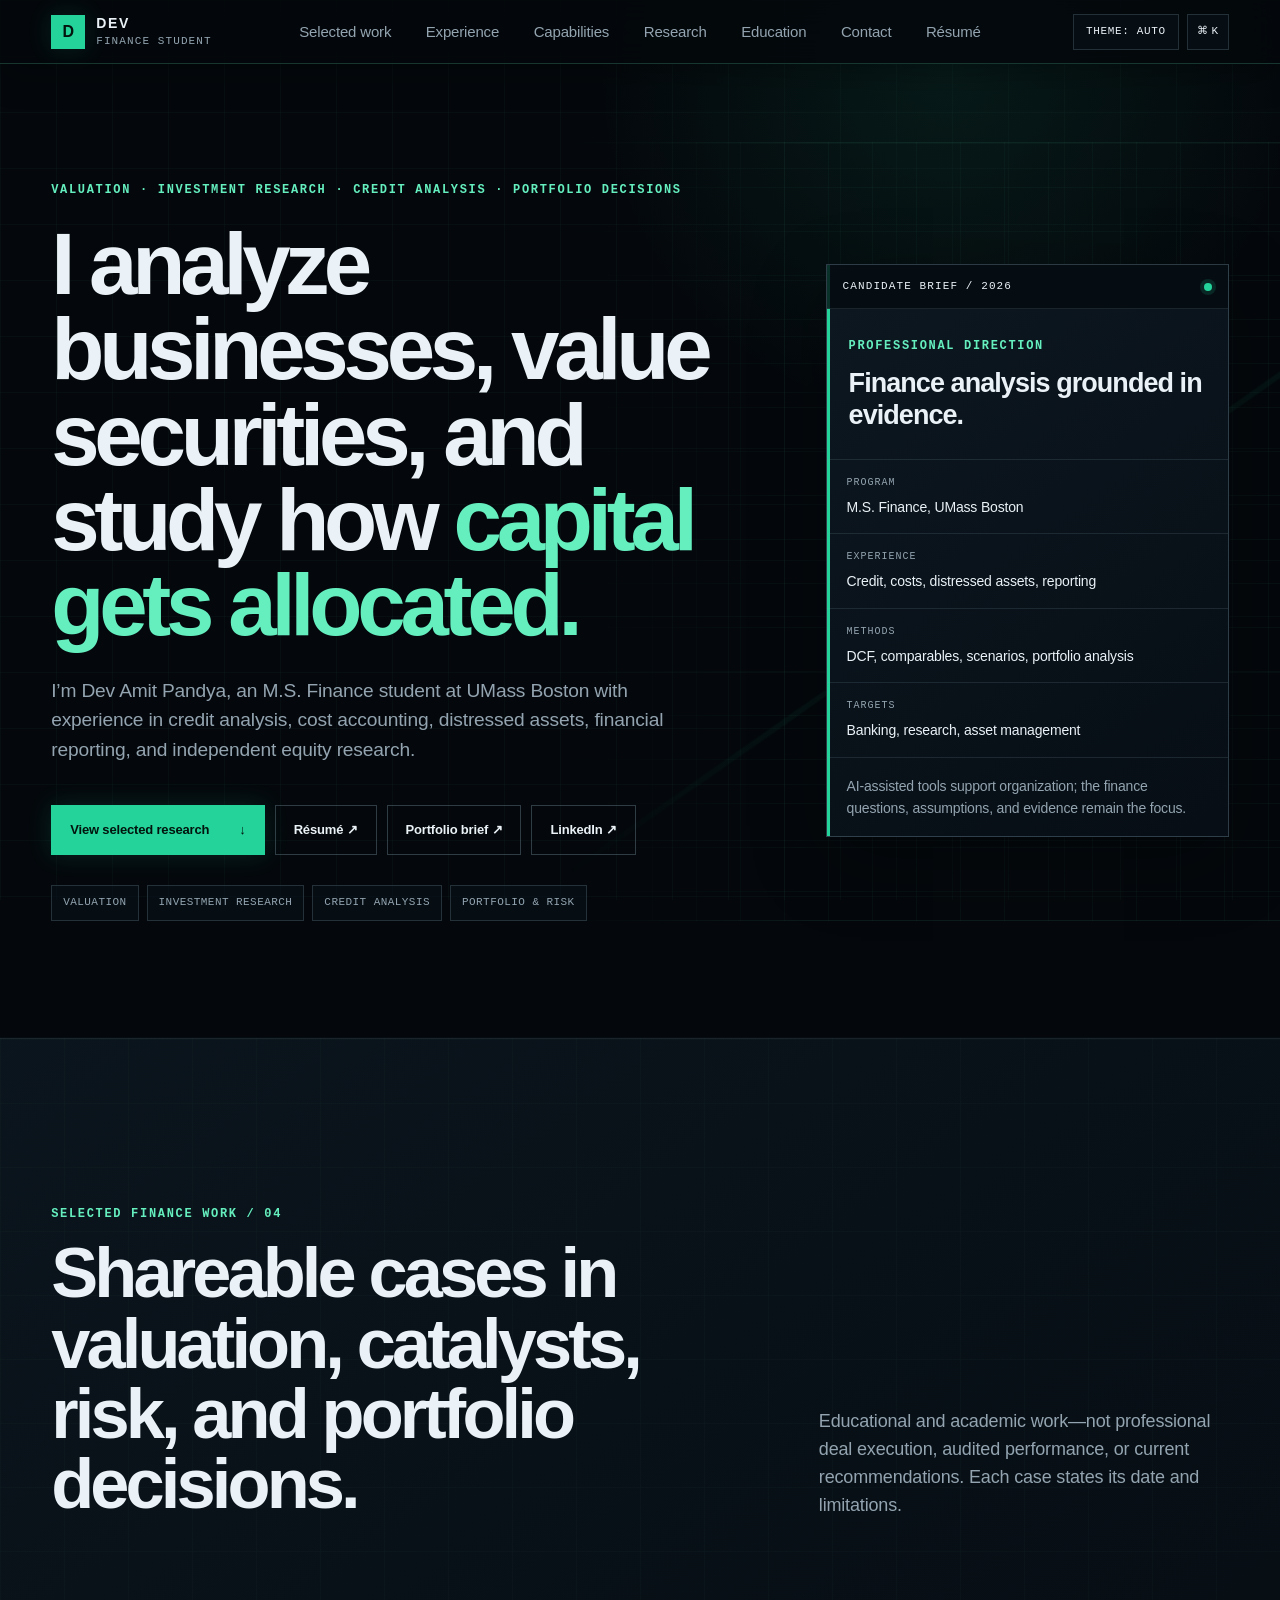
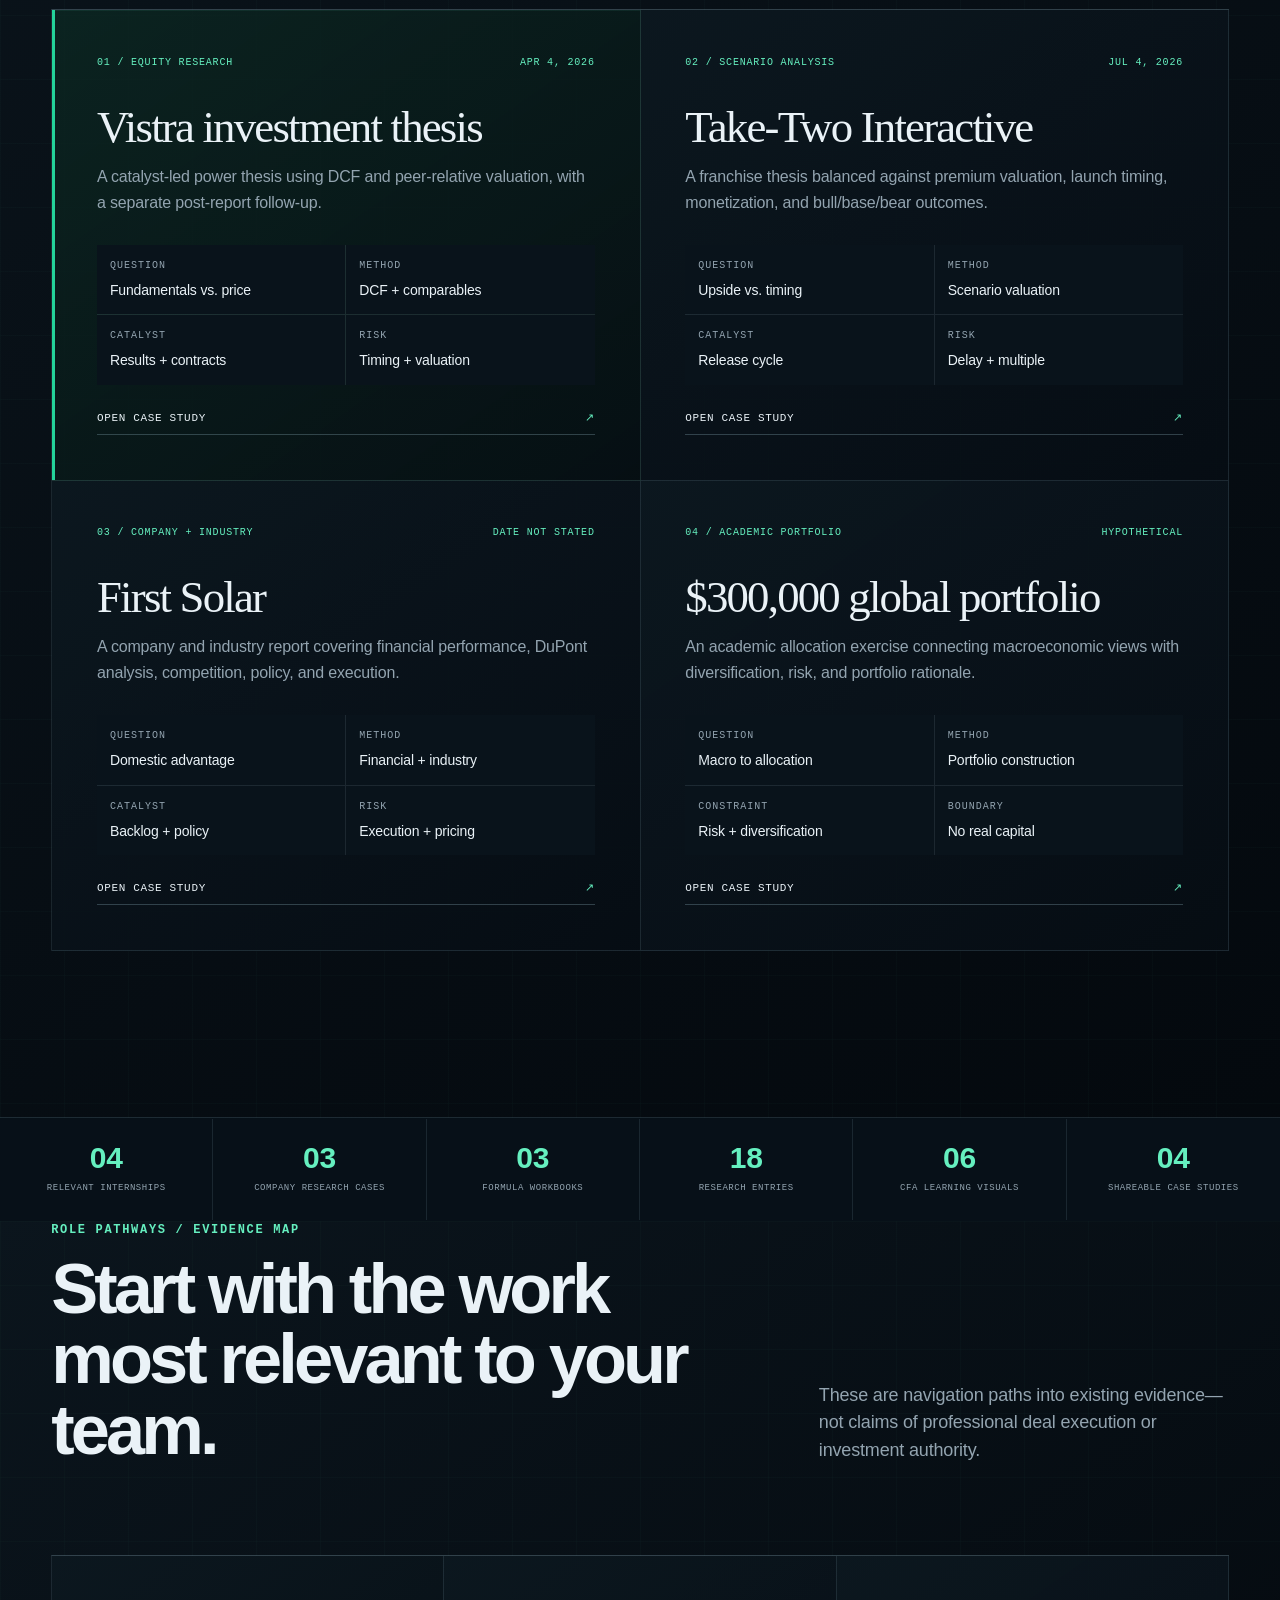
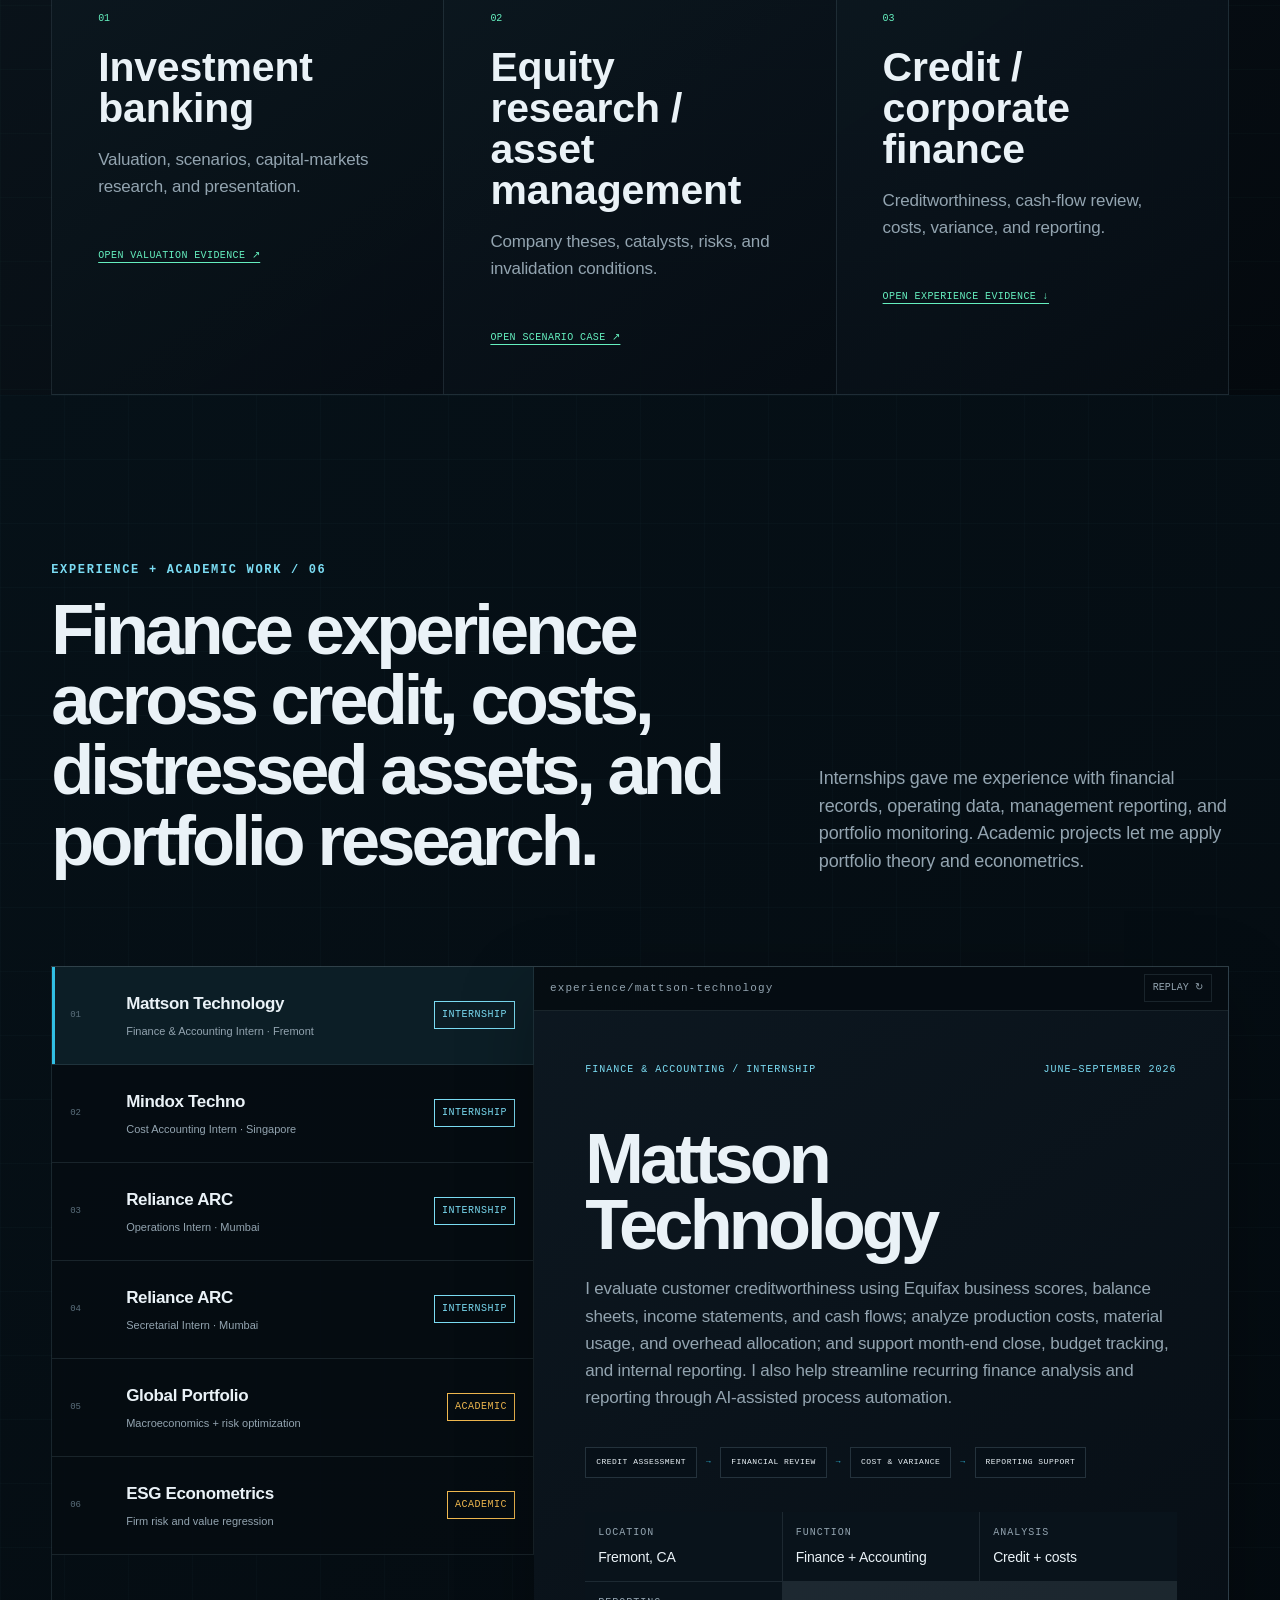
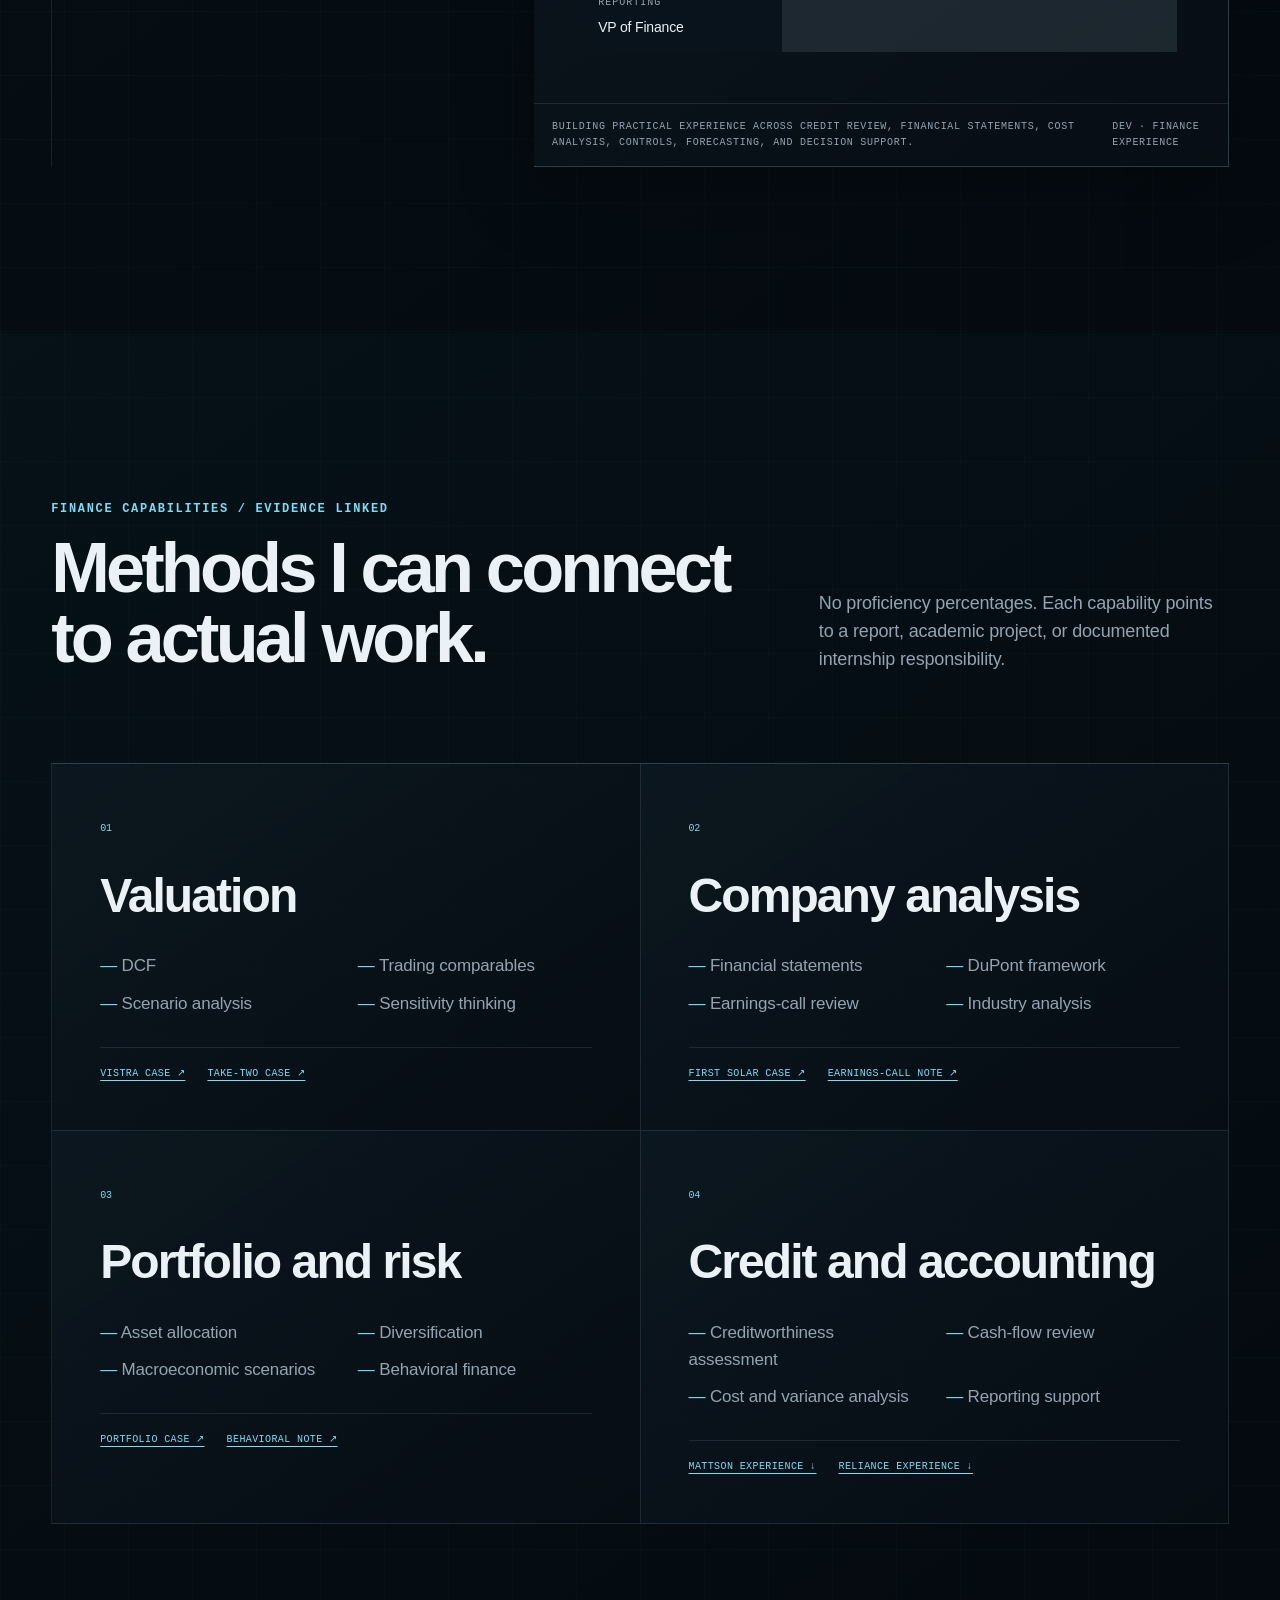
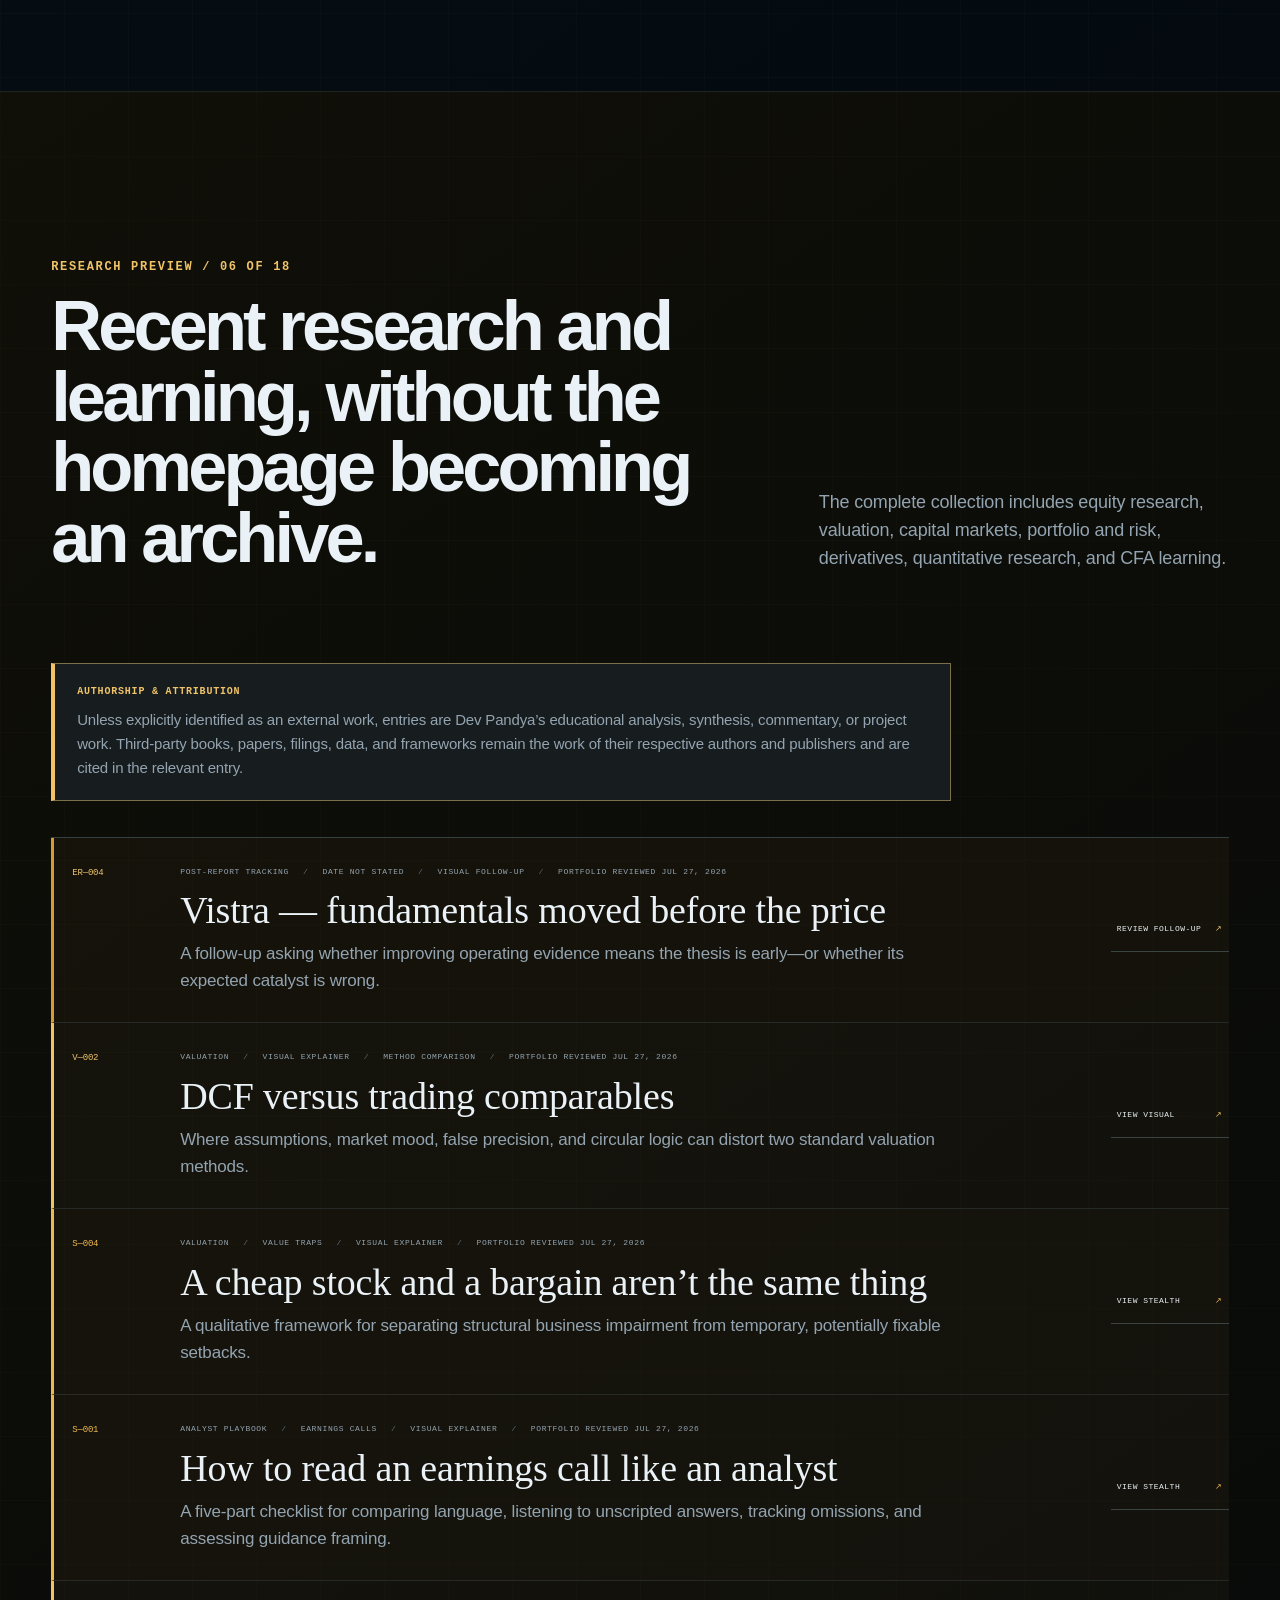
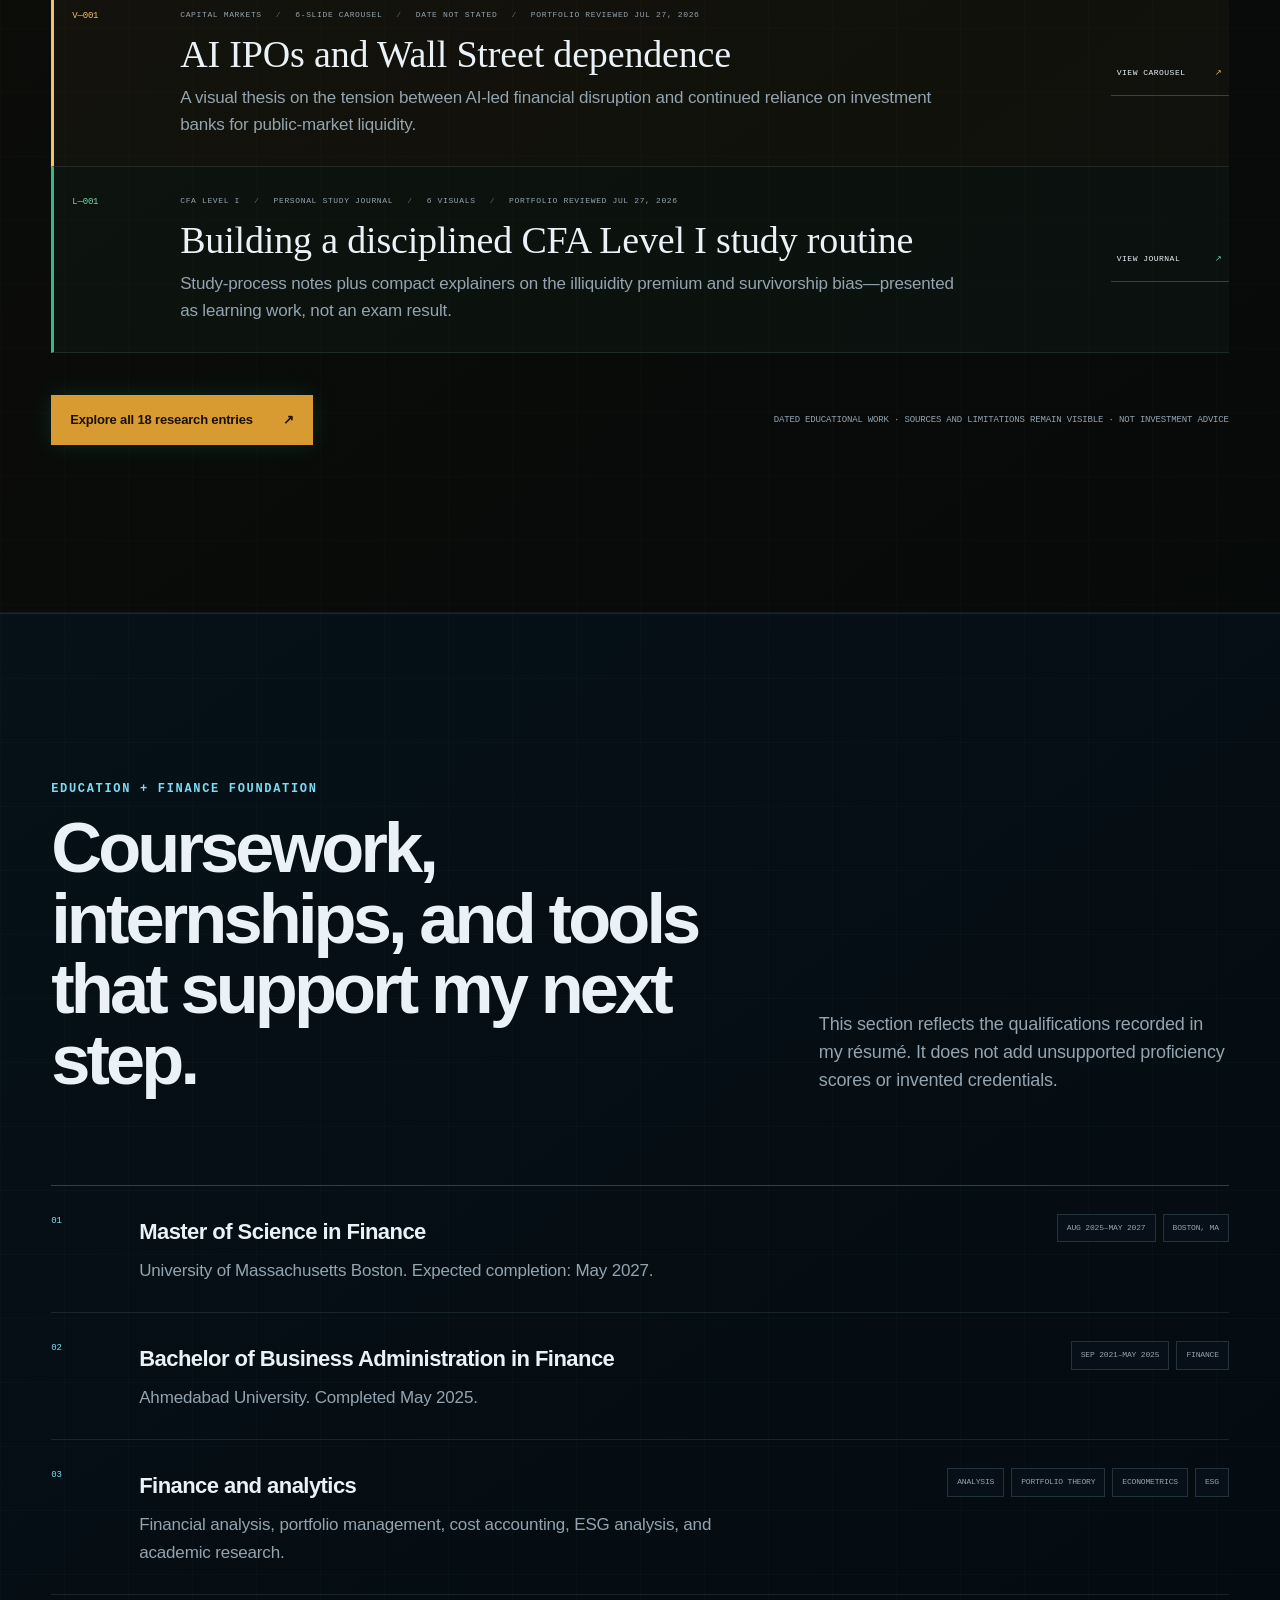
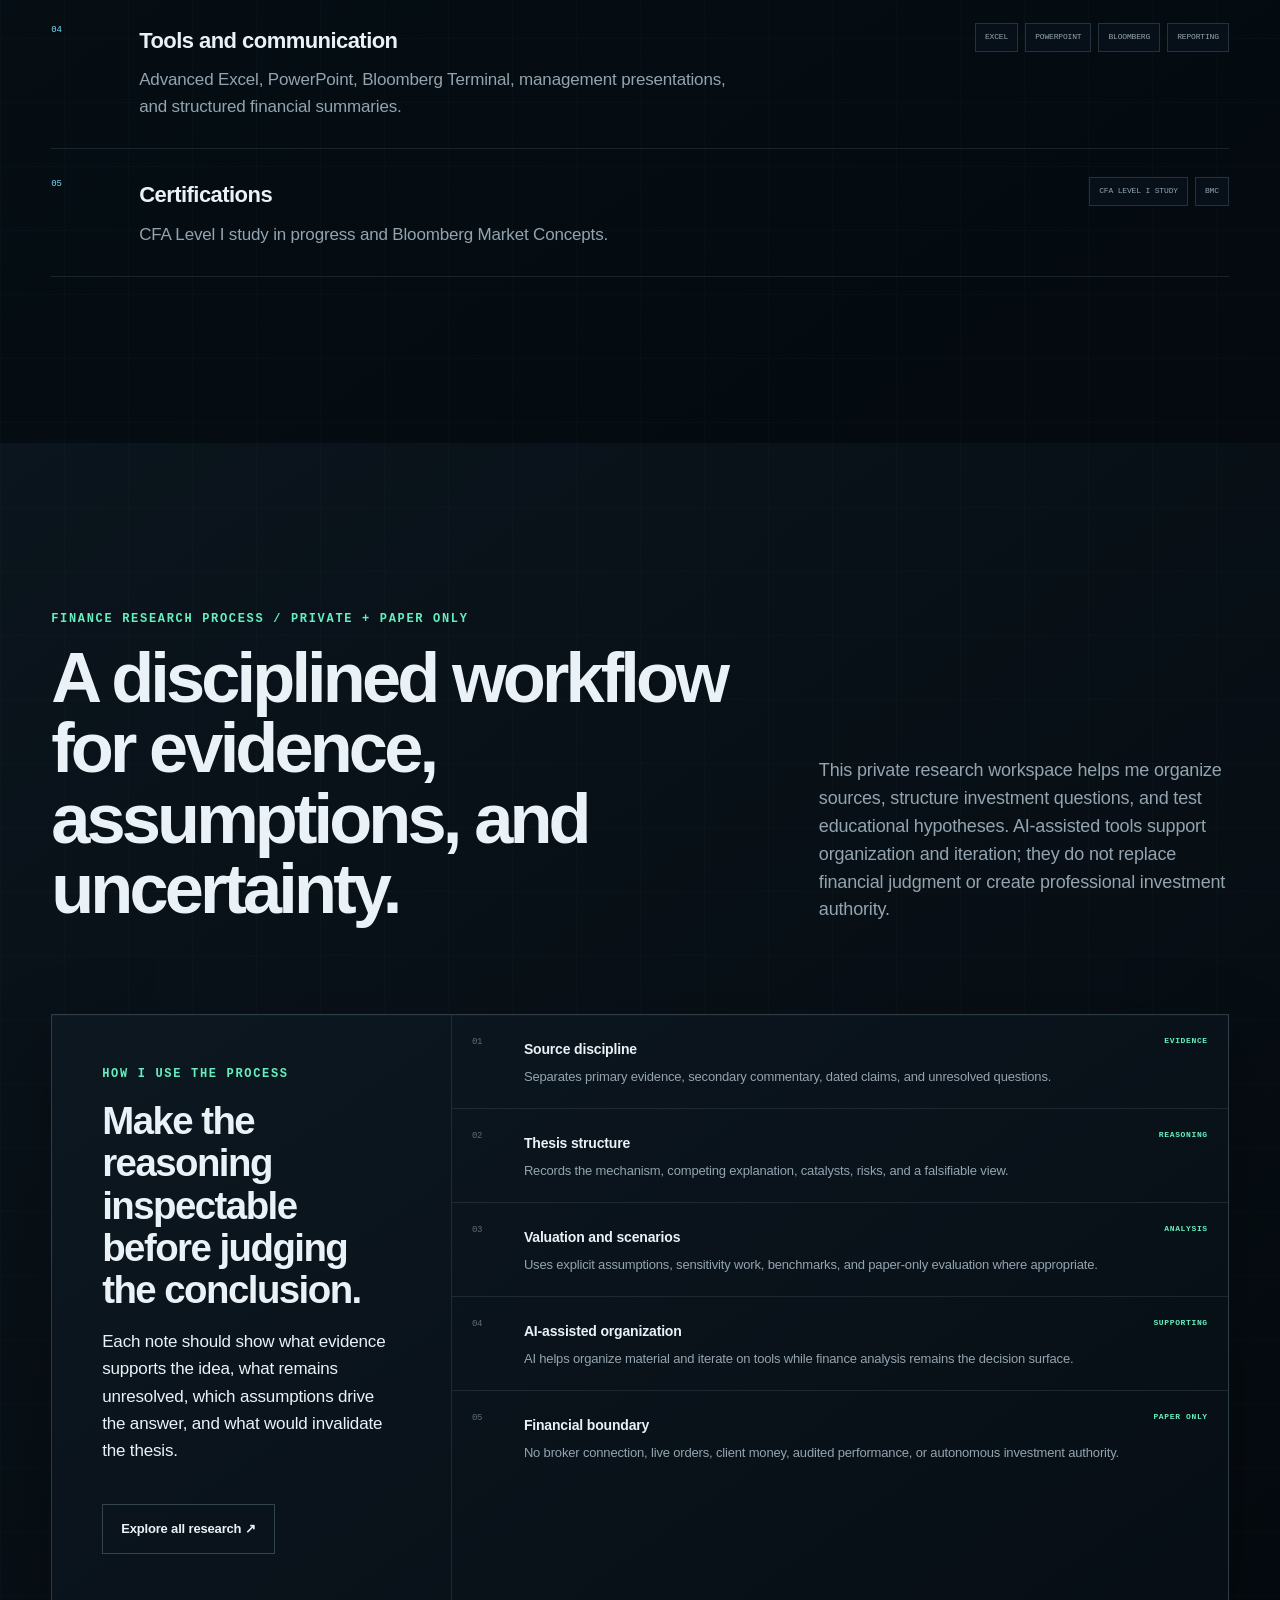
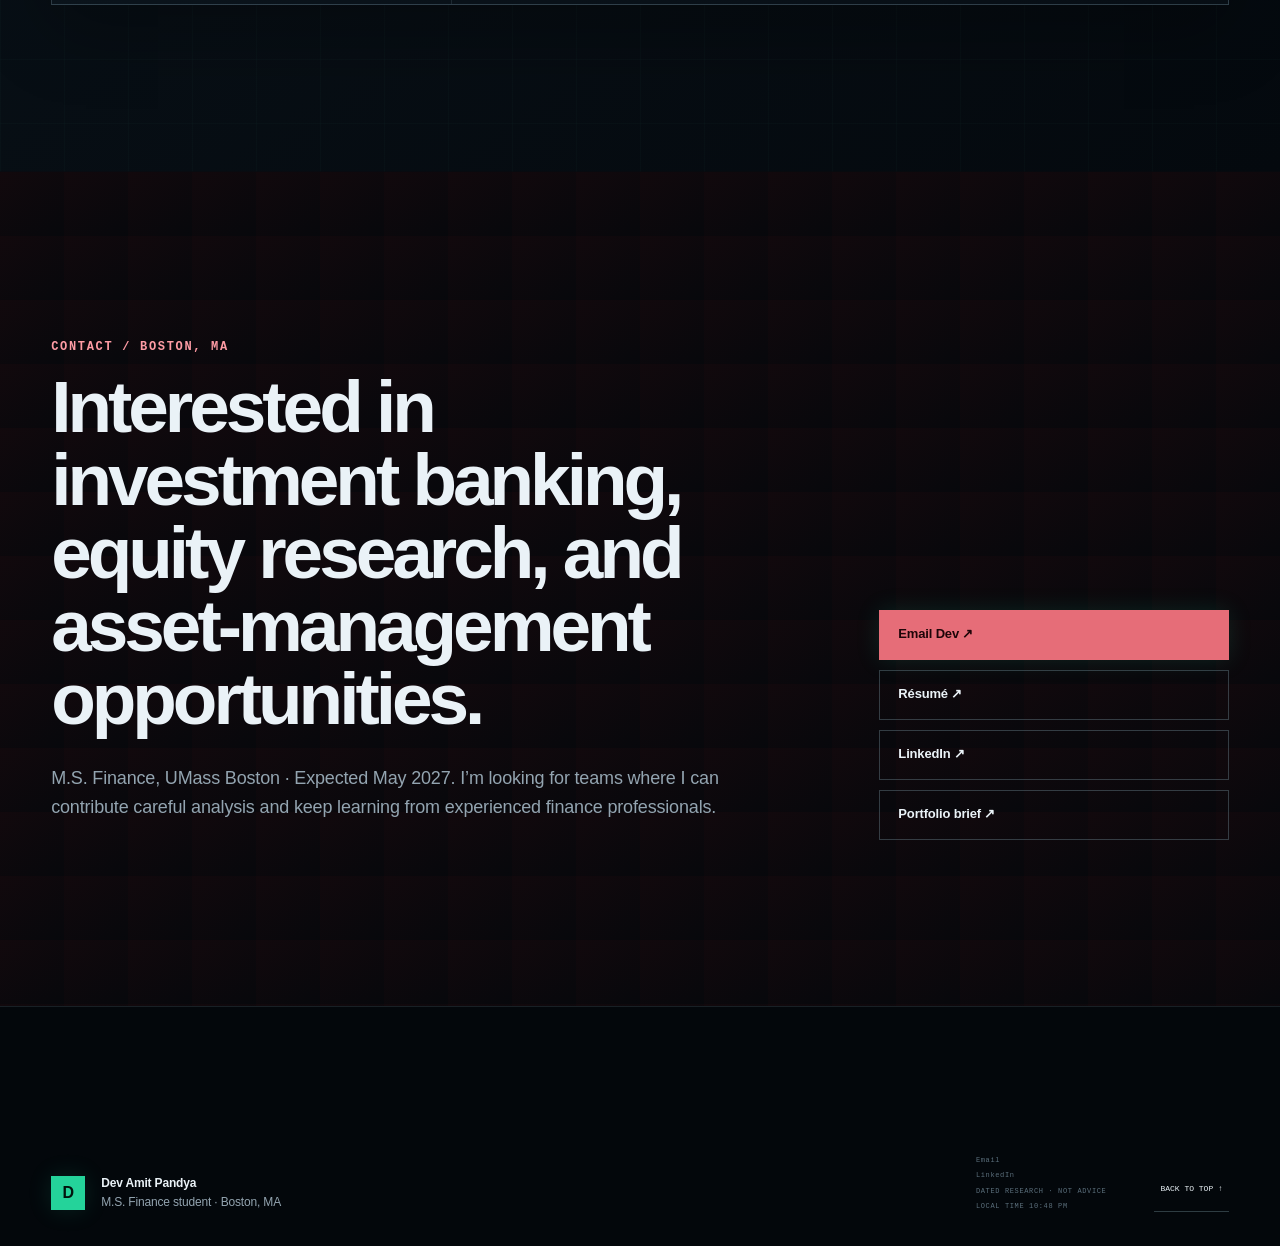
==== index.html @ e50324dd "Clarify research authorship and source attribution" ====
<!doctype html>
<html lang="en" data-theme="dark">
<head>
  <meta charset="utf-8">
  <meta name="viewport" content="width=device-width, initial-scale=1">
  <meta name="description" content="M.S. Finance student presenting valuation, equity research, credit analysis, portfolio work, and finance experience.">
  <meta name="theme-color" content="#04080c">
  <link rel="canonical" href="https://devpandya.com/">
  <link rel="icon" href="assets/favicon.svg" type="image/svg+xml">
  <link rel="apple-touch-icon" href="assets/apple-touch-icon.png">
  <meta property="og:title" content="Dev Amit Pandya — Valuation & Investment Research">
  <meta property="og:description" content="M.S. Finance student presenting valuation, equity research, credit analysis, portfolio work, and finance experience.">
  <meta property="og:type" content="website">
  <meta property="og:url" content="https://devpandya.com/">
  <meta property="og:image" content="https://devpandya.com/assets/social-preview.png">
  <meta property="og:image:width" content="1200">
  <meta property="og:image:height" content="630">
  <meta name="twitter:card" content="summary_large_image">
  <title>Dev Amit Pandya — Valuation & Investment Research</title>
  <link rel="stylesheet" href="assets/styles.css">
</head>
<body>
  <a class="skip-link" href="#main">Skip to content</a><div class="reading-progress" aria-hidden="true"><span id="reading-progress"></span></div>
  <header class="site-header">
    <a class="brand" href="#top" aria-label="Dev Amit Pandya portfolio home"><span class="brand-glyph">D</span><span class="brand-copy"><strong>DEV</strong><small>FINANCE STUDENT</small></span></a>
    <nav class="main-nav" aria-label="Primary navigation"><a href="#selected-work">Selected work</a><a href="#experience">Experience</a><a href="#capabilities">Capabilities</a><a href="research/">Research</a><a href="#foundation">Education</a><a href="#contact">Contact</a><a href="assets/Dev-Amit-Pandya-Resume.pdf" target="_blank" rel="noreferrer">Résumé</a></nav>
    <div class="header-tools">
      <button class="text-button" id="theme-toggle" type="button" aria-label="Change color theme">Theme: auto</button>
      <button class="key-button" id="command-open" type="button" aria-label="Open command palette"><kbd>⌘</kbd><kbd>K</kbd></button>
      <button class="menu-button" id="menu-open" type="button" aria-controls="mobile-nav" aria-expanded="false">Menu</button>
    </div>
    <nav class="mobile-nav" id="mobile-nav" aria-label="Mobile navigation" hidden>
      <a href="#selected-work">Selected work</a><a href="#experience">Experience</a><a href="#capabilities">Capabilities</a><a href="research/">Research</a><a href="#foundation">Education</a><a href="#contact">Contact</a><a href="assets/Dev-Amit-Pandya-Resume.pdf" target="_blank" rel="noreferrer">Résumé ↗</a><a href="https://www.linkedin.com/in/dev-pandya-38a473220/" target="_blank" rel="noreferrer">LinkedIn ↗</a>
    </nav>
  </header>
  <main id="main">
    <section class="hero section-shell" id="top" aria-labelledby="hero-title">
      <div class="hero-main reveal">
        <p class="eyebrow">VALUATION · INVESTMENT RESEARCH · CREDIT ANALYSIS · PORTFOLIO DECISIONS</p>
        <h1 id="hero-title">I analyze businesses, value securities, and study how <em>capital gets allocated.</em></h1>
        <p class="hero-deck">I’m Dev Amit Pandya, an M.S. Finance student at UMass Boston with experience in credit analysis, cost accounting, distressed assets, financial reporting, and independent equity research.</p>
        <div class="hero-actions"><a class="button button-primary" href="#selected-work">View selected research <span aria-hidden="true">↓</span></a><a class="button button-quiet" href="assets/Dev-Amit-Pandya-Resume.pdf" target="_blank" rel="noreferrer">Résumé ↗</a><a class="button button-quiet" href="assets/Dev-Pandya-Recruiter-Portfolio-Brief.pdf" target="_blank" rel="noreferrer">Portfolio brief ↗</a><a class="button button-quiet" href="https://www.linkedin.com/in/dev-pandya-38a473220/" target="_blank" rel="noreferrer">LinkedIn ↗</a></div>
        <div class="role-list" aria-label="Finance focus areas"><span>Valuation</span><span>Investment Research</span><span>Credit Analysis</span><span>Portfolio &amp; Risk</span></div>
      </div>
      <aside class="candidate-brief reveal" aria-labelledby="brief-title">
        <div class="brief-head"><span>CANDIDATE BRIEF / 2026</span><i aria-hidden="true"></i></div>
        <div class="brief-intro"><p class="eyebrow">PROFESSIONAL DIRECTION</p><h2 id="brief-title">Finance analysis grounded in evidence.</h2></div>
        <dl class="brief-rows"><div><dt>Program</dt><dd>M.S. Finance, UMass Boston</dd></div><div><dt>Experience</dt><dd>Credit, costs, distressed assets, reporting</dd></div><div><dt>Methods</dt><dd>DCF, comparables, scenarios, portfolio analysis</dd></div><div><dt>Targets</dt><dd>Banking, research, asset management</dd></div></dl>
        <p class="brief-note">AI-assisted tools support organization; the finance questions, assumptions, and evidence remain the focus.</p>
      </aside>
    </section>
    <section class="selected-work section-shell" id="selected-work" aria-labelledby="selected-work-title">
      <header class="section-heading reveal"><div><p class="eyebrow">SELECTED FINANCE WORK / 04</p><h2 id="selected-work-title">Shareable cases in valuation, catalysts, risk, and portfolio decisions.</h2></div><p>Educational and academic work—not professional deal execution, audited performance, or current recommendations. Each case states its date and limitations.</p></header>
      <div class="selected-grid reveal">
        <article class="selected-card selected-card-primary"><div class="selected-card-head"><span>01 / EQUITY RESEARCH</span><span>APR 4, 2026</span></div><h3>Vistra investment thesis</h3><p>A catalyst-led power thesis using DCF and peer-relative valuation, with a separate post-report follow-up.</p><dl><div><dt>Question</dt><dd>Fundamentals vs. price</dd></div><div><dt>Method</dt><dd>DCF + comparables</dd></div><div><dt>Catalyst</dt><dd>Results + contracts</dd></div><div><dt>Risk</dt><dd>Timing + valuation</dd></div></dl><a class="selected-action" href="research/vistra/">Open case study <span>↗</span></a></article>
        <article class="selected-card"><div class="selected-card-head"><span>02 / SCENARIO ANALYSIS</span><span>JUL 4, 2026</span></div><h3>Take-Two Interactive</h3><p>A franchise thesis balanced against premium valuation, launch timing, monetization, and bull/base/bear outcomes.</p><dl><div><dt>Question</dt><dd>Upside vs. timing</dd></div><div><dt>Method</dt><dd>Scenario valuation</dd></div><div><dt>Catalyst</dt><dd>Release cycle</dd></div><div><dt>Risk</dt><dd>Delay + multiple</dd></div></dl><a class="selected-action" href="research/take-two/">Open case study <span>↗</span></a></article>
        <article class="selected-card"><div class="selected-card-head"><span>03 / COMPANY + INDUSTRY</span><span>DATE NOT STATED</span></div><h3>First Solar</h3><p>A company and industry report covering financial performance, DuPont analysis, competition, policy, and execution.</p><dl><div><dt>Question</dt><dd>Domestic advantage</dd></div><div><dt>Method</dt><dd>Financial + industry</dd></div><div><dt>Catalyst</dt><dd>Backlog + policy</dd></div><div><dt>Risk</dt><dd>Execution + pricing</dd></div></dl><a class="selected-action" href="research/first-solar/">Open case study <span>↗</span></a></article>
        <article class="selected-card"><div class="selected-card-head"><span>04 / ACADEMIC PORTFOLIO</span><span>HYPOTHETICAL</span></div><h3>$300,000 global portfolio</h3><p>An academic allocation exercise connecting macroeconomic views with diversification, risk, and portfolio rationale.</p><dl><div><dt>Question</dt><dd>Macro to allocation</dd></div><div><dt>Method</dt><dd>Portfolio construction</dd></div><div><dt>Constraint</dt><dd>Risk + diversification</dd></div><div><dt>Boundary</dt><dd>No real capital</dd></div></dl><a class="selected-action" href="research/global-portfolio/">Open case study <span>↗</span></a></article>
      </div>
    </section>
    <div class="evidence-strip" aria-label="Verified portfolio evidence">
      <div><strong>04</strong><span>Relevant internships</span></div><div><strong>03</strong><span>Company research cases</span></div><div><strong>03</strong><span>Formula workbooks</span></div><div><strong>18</strong><span>Research entries</span></div><div><strong>06</strong><span>CFA learning visuals</span></div><div><strong>04</strong><span>Shareable case studies</span></div>
    </div>
    <section class="role-pathways section-shell" id="pathways" aria-labelledby="pathways-title"><header class="section-heading reveal"><div><p class="eyebrow">ROLE PATHWAYS / EVIDENCE MAP</p><h2 id="pathways-title">Start with the work most relevant to your team.</h2></div><p>These are navigation paths into existing evidence—not claims of professional deal execution or investment authority.</p></header><div class="pathway-grid reveal"><article><span>01</span><h3>Investment banking</h3><p>Valuation, scenarios, capital-markets research, and presentation.</p><a href="research/vistra/">Open valuation evidence ↗</a></article><article><span>02</span><h3>Equity research / asset management</h3><p>Company theses, catalysts, risks, and invalidation conditions.</p><a href="research/take-two/">Open scenario case ↗</a></article><article><span>03</span><h3>Credit / corporate finance</h3><p>Creditworthiness, cash-flow review, costs, variance, and reporting.</p><a href="#experience">Open experience evidence ↓</a></article></div></section>
    <section class="work section-shell" id="experience" aria-labelledby="experience-title">
      <header class="section-heading reveal">
        <div>
          <p class="eyebrow">EXPERIENCE + ACADEMIC WORK / 06</p>
          <h2 id="experience-title">Finance experience across credit, costs, distressed assets, and portfolio research.</h2>
        </div>
        <p>Internships gave me experience with financial records, operating data, management reporting, and portfolio monitoring. Academic projects let me apply portfolio theory and econometrics.</p>
      </header>

      <div class="project-lab reveal">
        <div class="project-index" role="tablist" aria-label="Finance experience and projects">
          <button class="project-row is-active" type="button" role="tab" aria-selected="true" data-project="mattson">
            <span class="project-number">01</span><span><strong>Mattson Technology</strong><small>Finance &amp; Accounting Intern · Fremont</small></span><span class="status status-working">Internship</span>
          </button>
          <button class="project-row" type="button" role="tab" aria-selected="false" data-project="mindox">
            <span class="project-number">02</span><span><strong>Mindox Techno</strong><small>Cost Accounting Intern · Singapore</small></span><span class="status status-working">Internship</span>
          </button>
          <button class="project-row" type="button" role="tab" aria-selected="false" data-project="relianceops">
            <span class="project-number">03</span><span><strong>Reliance ARC</strong><small>Operations Intern · Mumbai</small></span><span class="status status-working">Internship</span>
          </button>
          <button class="project-row" type="button" role="tab" aria-selected="false" data-project="reliancesecretarial">
            <span class="project-number">04</span><span><strong>Reliance ARC</strong><small>Secretarial Intern · Mumbai</small></span><span class="status status-working">Internship</span>
          </button>
          <button class="project-row" type="button" role="tab" aria-selected="false" data-project="portfolio">
            <span class="project-number">05</span><span><strong>Global Portfolio</strong><small>Macroeconomics + risk optimization</small></span><span class="status status-progress">Academic</span>
          </button>
          <button class="project-row" type="button" role="tab" aria-selected="false" data-project="esg">
            <span class="project-number">06</span><span><strong>ESG Econometrics</strong><small>Firm risk and value regression</small></span><span class="status status-progress">Academic</span>
          </button>
        </div>

        <article class="project-preview" aria-live="polite">
          <div class="preview-chrome"><span id="preview-path">experience/mattson-technology</span><button id="preview-refresh" type="button" aria-label="Replay experience preview">Replay ↻</button></div>
          <div class="preview-body">
            <div class="preview-meta"><span id="preview-label">FINANCE &amp; ACCOUNTING / INTERNSHIP</span><span id="preview-status">JUNE–SEPTEMBER 2026</span></div>
            <h3 id="preview-title">Mattson Technology</h3>
            <p id="preview-copy">I evaluate customer creditworthiness using Equifax business scores, balance sheets, income statements, and cash flows; analyze production costs, material usage, and overhead allocation; and support month-end close, budget tracking, and internal reporting. I also help streamline recurring finance analysis and reporting through AI-assisted process automation.</p>
            <div class="architecture" id="preview-architecture" aria-label="Finance deliverables"><span>CREDIT ASSESSMENT</span><i>→</i><span>FINANCIAL REVIEW</span><i>→</i><span>COST &amp; VARIANCE</span><i>→</i><span>REPORTING SUPPORT</span></div>
            <dl class="preview-facts" id="preview-facts">
              <div><dt>Location</dt><dd>Fremont, CA</dd></div><div><dt>Function</dt><dd>Finance + Accounting</dd></div><div><dt>Analysis</dt><dd>Credit + costs</dd></div><div><dt>Reporting</dt><dd>VP of Finance</dd></div>
            </dl>
          </div>
          <footer class="preview-footer"><span id="preview-note">Building practical experience across credit review, financial statements, cost analysis, controls, forecasting, and decision support.</span><span aria-hidden="true">DEV · FINANCE EXPERIENCE</span></footer>
        </article>
      </div>
    </section>
    <section class="finance-toolkit section-shell" id="capabilities" aria-labelledby="capabilities-title">
      <header class="section-heading reveal"><div><p class="eyebrow">FINANCE CAPABILITIES / EVIDENCE LINKED</p><h2 id="capabilities-title">Methods I can connect to actual work.</h2></div><p>No proficiency percentages. Each capability points to a report, academic project, or documented internship responsibility.</p></header>
      <div class="toolkit-grid reveal">
        <article><span>01</span><h3>Valuation</h3><ul><li>DCF</li><li>Trading comparables</li><li>Scenario analysis</li><li>Sensitivity thinking</li></ul><div><a href="research/vistra/">Vistra case ↗</a><a href="research/take-two/">Take-Two case ↗</a></div></article>
        <article><span>02</span><h3>Company analysis</h3><ul><li>Financial statements</li><li>DuPont framework</li><li>Earnings-call review</li><li>Industry analysis</li></ul><div><a href="research/first-solar/">First Solar case ↗</a><a href="research/#note-stealthcall">Earnings-call note ↗</a></div></article>
        <article><span>03</span><h3>Portfolio and risk</h3><ul><li>Asset allocation</li><li>Diversification</li><li>Macroeconomic scenarios</li><li>Behavioral finance</li></ul><div><a href="research/global-portfolio/">Portfolio case ↗</a><a href="research/#note-readingmind">Behavioral note ↗</a></div></article>
        <article><span>04</span><h3>Credit and accounting</h3><ul><li>Creditworthiness assessment</li><li>Cash-flow review</li><li>Cost and variance analysis</li><li>Reporting support</li></ul><div><a href="#experience">Mattson experience ↓</a><a href="#experience">Reliance experience ↓</a></div></article>
      </div>
    </section>
    <section class="research research-preview section-shell" id="research" aria-labelledby="research-title">
      <header class="section-heading reveal"><div><p class="eyebrow">RESEARCH PREVIEW / 06 OF 18</p><h2 id="research-title">Recent research and learning, without the homepage becoming an archive.</h2></div><p>The complete collection includes equity research, valuation, capital markets, portfolio and risk, derivatives, quantitative research, and CFA learning.</p></header>
      <aside class="archive-attribution reveal"><strong>Authorship &amp; attribution</strong><p>Unless explicitly identified as an external work, entries are Dev Pandya’s educational analysis, synthesis, commentary, or project work. Third-party books, papers, filings, data, and frameworks remain the work of their respective authors and publishers and are cited in the relevant entry.</p></aside>
      <div class="research-list reveal"><article class="research-row is-report" data-topic="equity-research"><div class="note-index">ER—004</div><div class="note-main"><div class="note-meta"><span>Post-report tracking</span><span>Date not stated</span><span>Visual follow-up</span><span>Portfolio reviewed Jul 27, 2026</span></div><h3>Vistra — fundamentals moved before the price</h3><p>A follow-up asking whether improving operating evidence means the thesis is early—or whether its expected catalyst is wrong.</p></div><button class="note-open" type="button" data-note="vistrafollowup">Review follow-up <span>↗</span></button></article><article class="research-row is-visual" data-topic="valuation"><div class="note-index">V—002</div><div class="note-main"><div class="note-meta"><span>Valuation</span><span>Visual explainer</span><span>Method comparison</span><span>Portfolio reviewed Jul 27, 2026</span></div><h3>DCF versus trading comparables</h3><p>Where assumptions, market mood, false precision, and circular logic can distort two standard valuation methods.</p></div><button class="note-open" type="button" data-note="dcfcomps">View visual <span>↗</span></button></article><article class="research-row is-stealth" data-topic="valuation"><div class="note-index">S—004</div><div class="note-main"><div class="note-meta"><span>Valuation</span><span>Value traps</span><span>Visual explainer</span><span>Portfolio reviewed Jul 27, 2026</span></div><h3>A cheap stock and a bargain aren’t the same thing</h3><p>A qualitative framework for separating structural business impairment from temporary, potentially fixable setbacks.</p></div><button class="note-open" type="button" data-note="stealthvalue">View Stealth <span>↗</span></button></article><article class="research-row is-stealth" data-topic="equity-research"><div class="note-index">S—001</div><div class="note-main"><div class="note-meta"><span>Analyst playbook</span><span>Earnings calls</span><span>Visual explainer</span><span>Portfolio reviewed Jul 27, 2026</span></div><h3>How to read an earnings call like an analyst</h3><p>A five-part checklist for comparing language, listening to unscripted answers, tracking omissions, and assessing guidance framing.</p></div><button class="note-open" type="button" data-note="stealthcall">View Stealth <span>↗</span></button></article><article class="research-row is-visual" data-topic="capital-markets"><div class="note-index">V—001</div><div class="note-main"><div class="note-meta"><span>Capital markets</span><span>6-slide carousel</span><span>Date not stated</span><span>Portfolio reviewed Jul 27, 2026</span></div><h3>AI IPOs and Wall Street dependence</h3><p>A visual thesis on the tension between AI-led financial disruption and continued reliance on investment banks for public-market liquidity.</p></div><button class="note-open" type="button" data-note="aiipo">View carousel <span>↗</span></button></article><article class="research-row is-learning" data-topic="cfa-learning"><div class="note-index">L—001</div><div class="note-main"><div class="note-meta"><span>CFA Level I</span><span>Personal study journal</span><span>6 visuals</span><span>Portfolio reviewed Jul 27, 2026</span></div><h3>Building a disciplined CFA Level I study routine</h3><p>Study-process notes plus compact explainers on the illiquidity premium and survivorship bias—presented as learning work, not an exam result.</p></div><button class="note-open" type="button" data-note="cfajourney">View journal <span>↗</span></button></article></div>
      <div class="archive-cta reveal"><a class="button button-primary" href="research/">Explore all 18 research entries <span>↗</span></a><p>Dated educational work · sources and limitations remain visible · not investment advice</p></div>
    </section>
    <section class="capabilities section-shell" id="foundation" aria-labelledby="foundation-title">
      <header class="section-heading reveal">
        <div><p class="eyebrow">EDUCATION + FINANCE FOUNDATION</p><h2 id="foundation-title">Coursework, internships, and tools that support my next step.</h2></div>
        <p>This section reflects the qualifications recorded in my résumé. It does not add unsupported proficiency scores or invented credentials.</p>
      </header>

      <div class="capability-map reveal">
        <article><span>01</span><div><h3>Master of Science in Finance</h3><p>University of Massachusetts Boston. Expected completion: May 2027.</p></div><ul><li>Aug 2025–May 2027</li><li>Boston, MA</li></ul></article>
        <article><span>02</span><div><h3>Bachelor of Business Administration in Finance</h3><p>Ahmedabad University. Completed May 2025.</p></div><ul><li>Sep 2021–May 2025</li><li>Finance</li></ul></article>
        <article><span>03</span><div><h3>Finance and analytics</h3><p>Financial analysis, portfolio management, cost accounting, ESG analysis, and academic research.</p></div><ul><li>Analysis</li><li>Portfolio theory</li><li>Econometrics</li><li>ESG</li></ul></article>
        <article><span>04</span><div><h3>Tools and communication</h3><p>Advanced Excel, PowerPoint, Bloomberg Terminal, management presentations, and structured financial summaries.</p></div><ul><li>Excel</li><li>PowerPoint</li><li>Bloomberg</li><li>Reporting</li></ul></article>
        <article><span>05</span><div><h3>Certifications</h3><p>CFA Level I study in progress and Bloomberg Market Concepts.</p></div><ul><li>CFA Level I study</li><li>BMC</li></ul></article>
      </div>
    </section>
    <section class="evidence section-shell" id="process" aria-labelledby="process-title">
      <header class="section-heading reveal"><div><p class="eyebrow">FINANCE RESEARCH PROCESS / PRIVATE + PAPER ONLY</p><h2 id="process-title">A disciplined workflow for evidence, assumptions, and uncertainty.</h2></div><p>This private research workspace helps me organize sources, structure investment questions, and test educational hypotheses. AI-assisted tools support organization and iteration; they do not replace financial judgment or create professional investment authority.</p></header>
      <div class="evidence-board reveal">
        <div class="evidence-summary"><p class="eyebrow">HOW I USE THE PROCESS</p><h3>Make the reasoning inspectable before judging the conclusion.</h3><p>Each note should show what evidence supports the idea, what remains unresolved, which assumptions drive the answer, and what would invalidate the thesis.</p><div class="hero-actions"><a class="button button-quiet" href="research/">Explore all research ↗</a></div></div>
        <ol class="evidence-list">
          <li><span>01</span><div><strong>Source discipline</strong><p>Separates primary evidence, secondary commentary, dated claims, and unresolved questions.</p></div><b>EVIDENCE</b></li>
          <li><span>02</span><div><strong>Thesis structure</strong><p>Records the mechanism, competing explanation, catalysts, risks, and a falsifiable view.</p></div><b>REASONING</b></li>
          <li><span>03</span><div><strong>Valuation and scenarios</strong><p>Uses explicit assumptions, sensitivity work, benchmarks, and paper-only evaluation where appropriate.</p></div><b>ANALYSIS</b></li>
          <li><span>04</span><div><strong>AI-assisted organization</strong><p>AI helps organize material and iterate on tools while finance analysis remains the decision surface.</p></div><b>SUPPORTING</b></li>
          <li><span>05</span><div><strong>Financial boundary</strong><p>No broker connection, live orders, client money, audited performance, or autonomous investment authority.</p></div><b>PAPER ONLY</b></li>
        </ol>
      </div>
    </section>
    <section class="contact-section section-shell" id="contact" aria-labelledby="contact-title">
      <div class="contact-copy reveal"><p class="eyebrow">CONTACT / BOSTON, MA</p><h2 id="contact-title">Interested in investment banking, equity research, and asset-management opportunities.</h2><p>M.S. Finance, UMass Boston · Expected May 2027. I’m looking for teams where I can contribute careful analysis and keep learning from experienced finance professionals.</p></div>
      <div class="contact-actions reveal"><a class="button button-primary" href="mailto:devpandya2003@gmail.com">Email Dev ↗</a><a class="button button-quiet" href="assets/Dev-Amit-Pandya-Resume.pdf" target="_blank" rel="noreferrer">Résumé ↗</a><a class="button button-quiet" href="https://www.linkedin.com/in/dev-pandya-38a473220/" target="_blank" rel="noreferrer">LinkedIn ↗</a><a class="button button-quiet" href="assets/Dev-Pandya-Recruiter-Portfolio-Brief.pdf" target="_blank" rel="noreferrer">Portfolio brief ↗</a></div>
    </section>
  </main>
  <footer class="site-footer section-shell">
    <div><span class="brand-glyph">D</span><p><strong>Dev Amit Pandya</strong><br>M.S. Finance student · Boston, MA</p></div>
    <div class="footer-meta"><a href="mailto:devpandya2003@gmail.com">Email</a><a href="https://www.linkedin.com/in/dev-pandya-38a473220/" target="_blank" rel="noreferrer">LinkedIn</a><span>DATED RESEARCH · NOT ADVICE</span><span id="local-time">LOCAL TIME —:—</span></div>
    <button class="back-top" type="button" data-scroll="top">Back to top ↑</button>
  </footer>
  <dialog class="note-dialog" id="note-dialog" aria-label="Finance research note reader"><div class="dialog-shell"><header class="dialog-header"><span id="dialog-index">R—001</span><button id="dialog-close" type="button" aria-label="Close article">Close <kbd>Esc</kbd></button></header><article id="dialog-content"></article></div></dialog>
  <dialog class="command-dialog" id="command-dialog" aria-labelledby="command-title"><div class="command-shell"><header><span id="command-title">Navigate portfolio</span><button id="command-close" type="button" aria-label="Close command palette">Esc</button></header><div class="command-list"><button type="button" data-command="selected-work"><span>Selected finance work</span><kbd>S</kbd></button><button type="button" data-command="experience"><span>Finance experience</span><kbd>E</kbd></button><button type="button" data-command="capabilities"><span>Finance capabilities</span><kbd>C</kbd></button><button type="button" data-command="research"><span>Research preview</span><kbd>R</kbd></button><button type="button" data-command="foundation"><span>Education</span><kbd>F</kbd></button><button type="button" data-command="process"><span>Research process</span><kbd>P</kbd></button><button type="button" data-command="contact"><span>Contact</span><kbd>A</kbd></button><button type="button" data-command="theme"><span>Cycle theme</span><kbd>T</kbd></button></div><p>Keyboard-first · no telemetry</p></div></dialog>
  <script type="application/ld+json">{"@context":"https://schema.org","@type":"Person","name":"Dev Amit Pandya","url":"https://devpandya.com/","sameAs":["https://www.linkedin.com/in/dev-pandya-38a473220/"],"jobTitle":"M.S. Finance Student","alumniOf":[{"@type":"CollegeOrUniversity","name":"Ahmedabad University"}],"affiliation":{"@type":"CollegeOrUniversity","name":"University of Massachusetts Boston"},"knowsAbout":["Valuation","Equity Research","Credit Analysis","Portfolio Analysis","Financial Analysis"]}</script>
  <script src="assets/app.js" defer></script>
</body>
</html>
---- assets/styles.css ----
:root {
  --bg: #090b10;
  --bg-raised: #11151c;
  --bg-soft: #171d27;
  --ink: #f6f8fb;
  --muted: #a7b0bf;
  --faint: #6e7888;
  --line: rgba(236, 241, 248, .13);
  --line-strong: rgba(236, 241, 248, .28);
  --accent: #5b8cff;
  --accent-strong: #78a3ff;
  --accent-ink: #071126;
  --warning: #e7b45f;
  --danger: #ef8c80;
  --sans: -apple-system, BlinkMacSystemFont, "SF Pro Text", "Segoe UI", Helvetica, Arial, sans-serif;
  --display: -apple-system, BlinkMacSystemFont, "SF Pro Display", "Segoe UI", Helvetica, Arial, sans-serif;
  --serif: "Iowan Old Style", Charter, Georgia, serif;
  --mono: "SFMono-Regular", Menlo, Consolas, monospace;
  --max: 1280px;
  --gutter: clamp(20px, 4vw, 64px);
}

html[data-theme="light"] {
  --bg: #f7f8fa;
  --bg-raised: #ffffff;
  --bg-soft: #eef1f5;
  --ink: #12151b;
  --muted: #596272;
  --faint: #8992a1;
  --line: rgba(18, 21, 27, .12);
  --line-strong: rgba(18, 21, 27, .25);
  --accent: #0b57d0;
  --accent-strong: #0847ad;
  --accent-ink: #ffffff;
  --warning: #895b0c;
  --danger: #a23d31;
}

* { box-sizing: border-box; }
html { scroll-behavior: smooth; }
body {
  margin: 0;
  color: var(--ink);
  background: var(--bg);
  font-family: var(--sans);
  font-size: 17px;
  line-height: 1.6;
  letter-spacing: -.01em;
  text-rendering: optimizeLegibility;
  overflow-x: hidden;
}
button, a { -webkit-tap-highlight-color: transparent; }
button { color: inherit; font: inherit; }
a { color: inherit; }
button:focus-visible, a:focus-visible { outline: 2px solid var(--accent); outline-offset: 4px; }
::selection { color: var(--accent-ink); background: var(--accent); }

.skip-link {
  position: fixed; z-index: 1000; left: 16px; top: -80px;
  padding: 12px 16px; color: var(--accent-ink); background: var(--accent);
  transition: top .2s ease;
}
.skip-link:focus { top: 16px; }
.reading-progress { position: fixed; z-index: 110; inset: 0 0 auto; height: 2px; }
.reading-progress span { display: block; width: 0; height: 100%; background: var(--accent); }

.site-header {
  position: sticky; z-index: 100; top: 0;
  display: grid; grid-template-columns: 1fr auto 1fr; align-items: center;
  min-height: 64px; padding: 0 var(--gutter); border-bottom: 1px solid var(--line);
  background: color-mix(in srgb, var(--bg) 88%, transparent);
  backdrop-filter: saturate(150%) blur(18px);
}
.brand { display: inline-flex; width: fit-content; align-items: center; gap: 11px; text-decoration: none; }
.brand-glyph {
  display: inline-grid; place-items: center; width: 34px; height: 34px;
  color: var(--accent-ink); background: var(--accent);
  font-family: var(--display); font-size: 16px; font-weight: 700;
}
.brand-copy { display: flex; flex-direction: column; line-height: 1.1; }
.brand-copy strong { font-size: 12px; letter-spacing: .12em; }
.brand-copy small { margin-top: 4px; color: var(--muted); font-family: var(--mono); font-size: 7px; letter-spacing: .1em; }
.main-nav { display: flex; align-items: center; gap: clamp(18px, 2.7vw, 38px); }
.main-nav a { color: var(--muted); font-size: 12px; text-decoration: none; }
.main-nav a:hover { color: var(--ink); }
.header-tools { justify-self: end; display: flex; align-items: center; gap: 8px; }
.text-button, .key-button {
  min-height: 36px; border: 1px solid var(--line); background: transparent; cursor: pointer;
  font-family: var(--mono); font-size: 9px; letter-spacing: .06em; text-transform: uppercase;
}
.text-button { padding: 0 12px; }
.key-button { display: flex; align-items: center; gap: 3px; padding: 0 9px; }
kbd { font: inherit; }

.section-shell { width: min(100%, calc(var(--max) + 2 * var(--gutter))); margin: 0 auto; padding-inline: var(--gutter); }
.eyebrow { margin: 0; color: var(--accent-strong); font-family: var(--mono); font-size: 9px; font-weight: 600; letter-spacing: .14em; text-transform: uppercase; }
.hero {
  display: grid; grid-template-columns: minmax(0, 1.25fr) minmax(330px, .75fr);
  align-items: center; gap: clamp(56px, 8vw, 128px);
  min-height: calc(100svh - 64px); padding-block: clamp(90px, 13vh, 150px);
}
.hero h1 {
  max-width: 900px; margin: 21px 0 28px;
  font-family: var(--display); font-size: clamp(54px, 6.8vw, 98px); font-weight: 600;
  letter-spacing: -.06em; line-height: .98; text-wrap: balance;
}
.hero h1 em { color: var(--accent-strong); font-style: normal; }
.hero-deck { max-width: 760px; margin: 0; color: var(--muted); font-size: clamp(18px, 1.5vw, 22px); line-height: 1.55; text-wrap: pretty; }
.role-list { display: flex; flex-wrap: wrap; gap: 8px; margin-top: 30px; }
.role-list span { padding: 8px 11px; border: 1px solid var(--line); color: var(--muted); font-family: var(--mono); font-size: 9px; letter-spacing: .04em; text-transform: uppercase; }
.hero-actions { display: flex; flex-wrap: wrap; gap: 10px; margin-top: 40px; }
.button {
  display: inline-flex; align-items: center; justify-content: space-between; gap: 30px;
  min-height: 50px; padding: 0 18px; border: 1px solid var(--line-strong); text-decoration: none;
  font-size: 13px; font-weight: 600;
}
.button-primary { color: var(--accent-ink); border-color: var(--accent); background: var(--accent); }
.button-primary:hover { background: var(--accent-strong); }
.button-quiet:hover { border-color: var(--accent); }

.candidate-brief { border: 1px solid var(--line-strong); background: var(--bg-raised); }
.brief-head, .preview-chrome, .direction-head {
  display: flex; align-items: center; justify-content: space-between; min-height: 44px;
  padding: 0 16px; border-bottom: 1px solid var(--line);
  font-family: var(--mono); font-size: 8px; letter-spacing: .1em; text-transform: uppercase;
}
.brief-head i, .direction-head i { width: 8px; height: 8px; border-radius: 50%; background: var(--accent); box-shadow: 0 0 0 4px color-mix(in srgb, var(--accent) 14%, transparent); }
.brief-intro { padding: 28px 22px; }
.brief-intro h2 { margin: 12px 0 0; font-family: var(--display); font-size: 27px; font-weight: 600; letter-spacing: -.035em; line-height: 1.16; }
.brief-rows { margin: 0; border-top: 1px solid var(--line); }
.brief-rows div { padding: 15px 20px; border-bottom: 1px solid var(--line); }
dt { color: var(--muted); font-family: var(--mono); font-size: 8px; letter-spacing: .1em; text-transform: uppercase; }
dd { margin: 5px 0 0; font-size: 13px; }
.brief-note { margin: 0; padding: 17px 20px; color: var(--muted); font-size: 12px; }

.strength-strip {
  display: flex; justify-content: center; align-items: center; flex-wrap: wrap; gap: clamp(14px, 2.5vw, 34px);
  min-height: 62px; padding: 14px var(--gutter); border-block: 1px solid var(--line); background: var(--bg-raised);
  color: var(--muted); font-family: var(--mono); font-size: 8px; letter-spacing: .12em;
}
.strength-strip i { color: var(--accent); font-style: normal; }

.selected-work, .work, .finance-toolkit, .capabilities, .evidence, .research, .contact-section, .about {
  position: relative; isolation: isolate; padding-block: clamp(100px, 13vw, 176px);
  clip-path: inset(0 -100vmax);
}

/* Each portfolio area has a restrained identity while remaining part of one system. */
.selected-work {
  --accent: #5b8cff; --accent-strong: #8bb0ff; --accent-ink: #071126;
  border-block: 1px solid var(--line);
  background: linear-gradient(225deg, color-mix(in srgb, var(--accent) 9%, var(--bg-raised)) 0%, var(--bg-raised) 62%);
  box-shadow: 0 0 0 100vmax color-mix(in srgb, var(--accent) 4%, var(--bg-raised));
}
.work {
  --accent: #31a7dd; --accent-strong: #78cfff; --accent-ink: #061820;
  background: linear-gradient(135deg, color-mix(in srgb, var(--accent) 9%, var(--bg)) 0%, var(--bg) 54%);
  box-shadow: 0 0 0 100vmax color-mix(in srgb, var(--accent) 4%, var(--bg));
}
.capabilities {
  --accent: #38b78a; --accent-strong: #70dbac; --accent-ink: #061811;
  background: linear-gradient(225deg, color-mix(in srgb, var(--accent) 9%, var(--bg-raised)) 0%, var(--bg-raised) 58%);
  box-shadow: 0 0 0 100vmax color-mix(in srgb, var(--accent) 4%, var(--bg-raised));
}
.evidence {
  --accent: #9a7cf5; --accent-strong: #c1adff; --accent-ink: #150d2c;
  background: linear-gradient(135deg, color-mix(in srgb, var(--accent) 10%, var(--bg)) 0%, var(--bg) 62%);
  box-shadow: 0 0 0 100vmax color-mix(in srgb, var(--accent) 4%, var(--bg));
}
.research {
  --accent: #c99438; --accent-strong: #f0c86d; --accent-ink: #1d1304;
  background: linear-gradient(225deg, color-mix(in srgb, var(--accent) 10%, var(--bg-raised)) 0%, var(--bg-raised) 62%);
  box-shadow: 0 0 0 100vmax color-mix(in srgb, var(--accent) 4%, var(--bg-raised));
}
.about {
  --accent: #d77482; --accent-strong: #f0a6af; --accent-ink: #250b10;
  background: linear-gradient(135deg, color-mix(in srgb, var(--accent) 10%, var(--bg)) 0%, var(--bg) 60%);
  box-shadow: 0 0 0 100vmax color-mix(in srgb, var(--accent) 4%, var(--bg));
}

html[data-theme="light"] .selected-work { --accent: #0b57d0; --accent-strong: #0847ad; --accent-ink: #fff; background: #f2f6ff; box-shadow: 0 0 0 100vmax #f2f6ff; }
html[data-theme="light"] .work { --accent: #0877b2; --accent-strong: #075c8d; --accent-ink: #fff; background: #f0f8fc; box-shadow: 0 0 0 100vmax #f0f8fc; }
html[data-theme="light"] .capabilities { --accent: #147a5a; --accent-strong: #0e6045; --accent-ink: #fff; background: #f0faf5; box-shadow: 0 0 0 100vmax #f0faf5; }
html[data-theme="light"] .evidence { --accent: #6950bc; --accent-strong: #503998; --accent-ink: #fff; background: #f6f3ff; box-shadow: 0 0 0 100vmax #f6f3ff; }
html[data-theme="light"] .research { --accent: #9a6712; --accent-strong: #714a0c; --accent-ink: #fff; background: #fff8e8; box-shadow: 0 0 0 100vmax #fff8e8; }
html[data-theme="light"] .about { --accent: #af4656; --accent-strong: #8e3441; --accent-ink: #fff; background: #fff4f5; box-shadow: 0 0 0 100vmax #fff4f5; }

/* Legibility pass: small supporting text is intentionally compact, never microscopic. */
.brand-copy strong { font-size: 14px; }
.brand-copy small { font-size: 11px; }
.main-nav a { font-size: 15px; }
.text-button, .key-button { font-size: 11px; }
.eyebrow { font-size: 12px; }
.role-list span { font-size: 11px; }
.brief-head, .preview-chrome, .direction-head { font-size: 11px; }
dt { font-size: 10px; }
dd { font-size: 14px; }
.brief-note { font-size: 14px; }
.strength-strip { font-size: 11px; }
.section-heading > p { font-size: 18px; line-height: 1.55; }
.project-number, .capability-map article > span, .evidence-list li > span, .note-index, .build-story li > span { font-size: 10px; }
.project-row strong { font-size: 18px; }
.project-row small { font-size: 13px; }
.status { font-size: 9px; }
.preview-meta { font-size: 9px; }
.architecture { font-size: 10px; }
.preview-footer { font-size: 9px; }
.capability-map h3 { font-size: 24px; }
.capability-map li { font-size: 9px; }
.evidence-list strong { font-size: 16px; }
.evidence-list p { font-size: 14px; }
.evidence-list b { font-size: 9px; }
.filter-button { font-size: 10px; }
#result-count { font-size: 10px; }
.note-meta { font-size: 10px; }
.note-open { font-size: 10px; }
.direction-card > p, .site-footer p { font-size: 14px; }
.footer-meta, .back-top { font-size: 9px; }
#dialog-content .report-link, #dialog-content .note-visual-frame figcaption, #dialog-content .boundary, .command-shell header { font-size: 10px; }
.command-shell > p { font-size: 9px; }
.section-heading { display: grid; grid-template-columns: 1fr minmax(270px, 410px); align-items: end; gap: 48px; margin-bottom: clamp(56px, 7vw, 92px); }
.section-heading h2, .about h2 { margin: 14px 0 0; font-family: var(--display); font-size: clamp(44px, 5.5vw, 76px); font-weight: 600; letter-spacing: -.055em; line-height: 1; }
.section-heading > p { margin: 0; color: var(--muted); font-size: 18px; line-height: 1.55; }

.selected-grid { display: grid; grid-template-columns: repeat(2, minmax(0, 1fr)); border-top: 1px solid var(--line-strong); border-left: 1px solid var(--line); }
.selected-card { display: flex; flex-direction: column; min-width: 0; min-height: 430px; padding: clamp(26px, 3.5vw, 46px); border-right: 1px solid var(--line); border-bottom: 1px solid var(--line); background: color-mix(in srgb, var(--bg-raised) 94%, transparent); }
.selected-card-primary { box-shadow: inset 3px 0 var(--accent); background: color-mix(in srgb, var(--accent) 5%, var(--bg-raised)); }
.selected-card-head { display: flex; justify-content: space-between; gap: 18px; color: var(--accent-strong); font-family: var(--mono); font-size: 10px; letter-spacing: .08em; text-transform: uppercase; }
.selected-card h3 { margin: 34px 0 14px; font-family: var(--serif); font-size: clamp(34px, 3.5vw, 48px); font-weight: 500; letter-spacing: -.04em; line-height: 1; }
.selected-card > p { margin: 0; color: var(--muted); font-size: 16px; }
.selected-card dl { display: grid; grid-template-columns: repeat(2, minmax(0, 1fr)); gap: 1px; margin: 30px 0 0; background: var(--line); }
.selected-card dl div { min-width: 0; padding: 13px; background: var(--bg-raised); }
.selected-card dd { overflow-wrap: anywhere; }
.selected-card .selected-action { display: flex; justify-content: space-between; align-items: center; width: 100%; min-height: 50px; margin-top: auto; padding: 18px 0 0; border: 0; border-bottom: 1px solid var(--line-strong); color: var(--ink); background: transparent; cursor: pointer; text-decoration: none; text-align: left; font-family: var(--mono); font-size: 11px; letter-spacing: .06em; text-transform: uppercase; }
.selected-card .selected-action:hover { border-color: var(--accent); }
.selected-card .selected-action span { color: var(--accent-strong); }

.project-lab { display: grid; grid-template-columns: minmax(330px, .82fr) minmax(500px, 1.18fr); border-top: 1px solid var(--line-strong); }
.project-index { border-left: 1px solid var(--line); }
.project-row {
  display: grid; grid-template-columns: 42px 1fr auto; align-items: center; gap: 14px;
  width: 100%; min-height: 98px; padding: 16px 18px; border: 0; border-right: 1px solid var(--line); border-bottom: 1px solid var(--line);
  background: var(--bg); text-align: left; cursor: pointer;
}
.project-row:hover, .project-row.is-active { background: var(--bg-soft); }
.project-row.is-active { box-shadow: inset 3px 0 var(--accent); }
.project-number { color: var(--faint); font-family: var(--mono); font-size: 9px; }
.project-row strong { display: block; font-family: var(--display); font-size: 17px; font-weight: 600; letter-spacing: -.02em; }
.project-row small { display: block; margin-top: 5px; color: var(--muted); font-size: 11px; }
.status { padding: 5px 7px; border: 1px solid currentColor; font-family: var(--mono); font-size: 7px; letter-spacing: .05em; text-transform: uppercase; }
.status-working { color: var(--accent-strong); }
.status-progress { color: var(--warning); }
.status-boundary { color: var(--danger); }
.project-preview { display: flex; flex-direction: column; min-height: 510px; border-right: 1px solid var(--line-strong); border-bottom: 1px solid var(--line-strong); background: var(--bg-raised); }
.preview-chrome { justify-content: flex-start; color: var(--muted); text-transform: none; }
#preview-refresh { margin-left: auto; min-width: 68px; min-height: 28px; border: 1px solid var(--line); background: transparent; cursor: pointer; font-size: 8px; text-transform: uppercase; }
.preview-body { flex: 1; padding: clamp(30px, 4vw, 52px); }
.preview-meta { display: flex; justify-content: space-between; gap: 20px; color: var(--accent-strong); font-family: var(--mono); font-size: 8px; letter-spacing: .1em; text-transform: uppercase; }
.preview-body h3 { margin: 48px 0 15px; font-family: var(--display); font-size: clamp(46px, 5.5vw, 76px); font-weight: 600; letter-spacing: -.055em; line-height: .94; }
.preview-body > p { max-width: 680px; color: var(--muted); font-size: 17px; }
.architecture { display: flex; align-items: center; flex-wrap: wrap; gap: 9px; margin-top: 36px; font-family: var(--mono); font-size: 8px; letter-spacing: .06em; }
.architecture span { padding: 8px 10px; border: 1px solid var(--line); background: var(--bg); }
.architecture i { color: var(--accent); font-style: normal; }
.preview-facts { display: grid; grid-template-columns: repeat(3, 1fr); gap: 1px; margin: 34px 0 0; background: var(--line); }
.preview-facts div { padding: 13px; background: var(--bg-raised); }
.preview-footer { display: flex; justify-content: space-between; gap: 20px; padding: 15px 18px; border-top: 1px solid var(--line); color: var(--muted); font-family: var(--mono); font-size: 7px; letter-spacing: .07em; text-transform: uppercase; }
.project-preview.is-replaying .preview-body > * { animation: replay .34s ease both; }
@keyframes replay { from { opacity: .2; transform: translateY(6px); } }

.capabilities { border-top: 1px solid var(--line); }
.capability-map { border-top: 1px solid var(--line-strong); }
.capability-map article { display: grid; grid-template-columns: 60px minmax(260px, 1fr) minmax(300px, .8fr); gap: 28px; align-items: start; padding: 28px 0; border-bottom: 1px solid var(--line); }
.capability-map article > span { color: var(--accent-strong); font-family: var(--mono); font-size: 9px; }
.capability-map h3 { margin: 0; font-size: 22px; letter-spacing: -.025em; }
.capability-map p { max-width: 680px; margin: 8px 0 0; color: var(--muted); }
.capability-map ul { display: flex; flex-wrap: wrap; gap: 7px; justify-content: flex-end; margin: 0; padding: 0; list-style: none; }
.capability-map li { padding: 7px 9px; border: 1px solid var(--line); color: var(--muted); font-family: var(--mono); font-size: 8px; text-transform: uppercase; }

.evidence-board { display: grid; grid-template-columns: minmax(280px, .68fr) minmax(520px, 1.32fr); border: 1px solid var(--line-strong); background: var(--bg-raised); }
.evidence-summary { padding: clamp(30px, 4vw, 50px); border-right: 1px solid var(--line); }
.evidence-summary h3 { margin: 16px 0; font-family: var(--display); font-size: clamp(30px, 3vw, 42px); line-height: 1.1; letter-spacing: -.04em; }
.evidence-summary > p:last-child { color: var(--muted); }
.evidence-list { margin: 0; padding: 0; list-style: none; }
.evidence-list li { display: grid; grid-template-columns: 36px 1fr auto; gap: 16px; align-items: start; min-height: 94px; padding: 20px; border-bottom: 1px solid var(--line); }
.evidence-list li:last-child { border-bottom: 0; }
.evidence-list li > span { color: var(--faint); font-family: var(--mono); font-size: 9px; }
.evidence-list strong { font-size: 14px; }
.evidence-list p { margin: 5px 0 0; color: var(--muted); font-size: 13px; }
.evidence-list b { color: var(--accent-strong); font-family: var(--mono); font-size: 8px; letter-spacing: .08em; }

.research { border-block: 1px solid var(--line); }
.research-toolbar { display: flex; justify-content: space-between; align-items: center; gap: 20px; margin-bottom: 24px; }
.filter-group { display: flex; flex-wrap: wrap; gap: 5px; }
.filter-button { min-height: 40px; padding: 0 14px; border: 1px solid var(--line); background: transparent; cursor: pointer; color: var(--muted); font-family: var(--mono); font-size: 8px; letter-spacing: .06em; text-transform: uppercase; }
.filter-button.is-active { color: var(--accent-ink); border-color: var(--accent); background: var(--accent); }
#result-count { color: var(--muted); font-family: var(--mono); font-size: 9px; text-transform: uppercase; }
.research-list { border-top: 1px solid var(--line-strong); }
.research-row { display: grid; grid-template-columns: 80px 1fr auto; align-items: center; gap: 28px; min-height: 180px; padding: 28px 0; border-bottom: 1px solid var(--line); }
.research-row.is-report { padding-left: 18px; border-left: 3px solid var(--accent); background: color-mix(in srgb, var(--accent) 4%, transparent); }
.research-row.is-visual { padding-left: 18px; border-left: 3px solid var(--accent-strong); background: color-mix(in srgb, var(--accent-strong) 3%, transparent); }
.research-row.is-stealth { padding-left: 18px; border-left: 3px solid var(--warning); background: color-mix(in srgb, var(--warning) 4%, transparent); }
.research-row.is-learning { padding-left: 18px; border-left: 3px solid #38b78a; background: color-mix(in srgb, #38b78a 4%, transparent); }
.research-row.is-learning .note-index, .research-row.is-learning .note-open span { color: #70dbac; }
.research-row.is-stealth .note-index, .research-row.is-stealth .note-open span { color: var(--warning); }
.research-row[hidden] { display: none; }
.note-index { align-self: start; color: var(--accent-strong); font-family: var(--mono); font-size: 9px; }
.note-meta { display: flex; flex-wrap: wrap; gap: 14px; margin: 0; color: var(--muted); font-family: var(--mono); font-size: 8px; letter-spacing: .08em; text-transform: uppercase; }
.note-meta span + span::before { content: "/"; margin-right: 14px; color: var(--faint); }
.note-main h3 { margin: 12px 0 8px; font-family: var(--serif); font-size: clamp(27px, 3vw, 38px); font-weight: 500; line-height: 1.1; }
.note-main > p { max-width: 780px; margin: 0; color: var(--muted); }
.note-open { min-width: 118px; min-height: 44px; border: 0; border-bottom: 1px solid var(--line-strong); background: transparent; cursor: pointer; text-align: left; font-family: var(--mono); font-size: 8px; letter-spacing: .06em; text-transform: uppercase; }
.note-open span { float: right; color: var(--accent-strong); }
.note-open:hover { border-color: var(--accent); }

.about-intro { max-width: 1030px; }
.about-intro > p:last-child { max-width: 760px; margin: 32px 0 0; color: var(--muted); font-size: 18px; }
.about-grid { display: grid; grid-template-columns: 1.15fr .85fr; gap: clamp(46px, 8vw, 100px); margin-top: 84px; }
.build-story h3, .direction-card h3 { margin-top: 0; font-size: 25px; }
.build-story ol { margin: 28px 0 0; padding: 0; list-style: none; border-top: 1px solid var(--line-strong); }
.build-story li { display: grid; grid-template-columns: 48px 1fr; gap: 18px; padding: 22px 0; border-bottom: 1px solid var(--line); }
.build-story li > span { color: var(--accent-strong); font-family: var(--mono); font-size: 9px; }
.build-story strong { font-size: 17px; }
.build-story p { margin: 6px 0 0; color: var(--muted); }
.direction-card { align-self: start; border: 1px solid var(--line-strong); background: var(--bg-raised); }
.direction-card h3 { margin: 0; padding: 24px 20px 6px; }
.direction-card ul { margin: 10px 20px 22px; padding-left: 18px; color: var(--muted); }
.direction-card li { margin: 9px 0; }
.direction-card > p { margin: 0; padding: 18px 20px; border-top: 1px solid var(--line); color: var(--muted); font-size: 12px; }

.site-footer { display: grid; grid-template-columns: 1fr auto auto; align-items: end; gap: 48px; min-height: 240px; padding-block: 54px 34px; border-top: 1px solid var(--line); }
.site-footer > div:first-child { display: flex; align-items: center; gap: 16px; }
.site-footer p { margin: 0; color: var(--muted); font-size: 12px; }
.site-footer p strong { color: var(--ink); }
.footer-meta { display: flex; flex-direction: column; gap: 4px; color: var(--faint); font-family: var(--mono); font-size: 7px; letter-spacing: .09em; }
.back-top { min-height: 44px; border: 0; border-bottom: 1px solid var(--line-strong); background: transparent; cursor: pointer; font-family: var(--mono); font-size: 8px; text-transform: uppercase; }

.note-dialog, .command-dialog { width: 100%; max-width: none; height: 100%; max-height: none; margin: 0; padding: 0; border: 0; color: var(--ink); background: color-mix(in srgb, var(--bg) 96%, transparent); }
.note-dialog::backdrop, .command-dialog::backdrop { background: rgba(0, 0, 0, .7); }
.dialog-shell { width: min(100%, 920px); min-height: 100%; margin-left: auto; padding: 0 clamp(24px, 6vw, 74px) 80px; border-left: 1px solid var(--line-strong); background: var(--bg-raised); }
.dialog-header { position: sticky; top: 0; z-index: 2; display: flex; justify-content: space-between; align-items: center; min-height: 68px; border-bottom: 1px solid var(--line); background: var(--bg-raised); font-family: var(--mono); font-size: 8px; letter-spacing: .1em; }
.dialog-header button { min-height: 40px; border: 0; background: transparent; cursor: pointer; }
.dialog-header kbd { margin-left: 8px; padding: 3px 5px; border: 1px solid var(--line); }
#dialog-content { padding-top: clamp(46px, 8vw, 88px); }
#dialog-content .dialog-meta { color: var(--accent-strong); font-family: var(--mono); font-size: 8px; letter-spacing: .1em; text-transform: uppercase; }
#dialog-content h2 { margin: 14px 0 24px; font-family: var(--serif); font-size: clamp(44px, 7vw, 72px); font-weight: 500; letter-spacing: -.05em; line-height: .98; }
#dialog-content .dialog-deck { margin: 0 0 48px; color: var(--muted); font-family: var(--serif); font-size: 22px; line-height: 1.45; }
#dialog-content h3 { margin: 42px 0 12px; font-family: var(--serif); font-size: 27px; font-weight: 500; }
#dialog-content p, #dialog-content li { color: var(--muted); }
#dialog-content blockquote { margin: 36px 0; padding: 22px 0; border-block: 1px solid var(--accent); color: var(--ink); font-family: var(--serif); font-size: 25px; }
#dialog-content a { color: var(--accent-strong); text-underline-offset: 4px; }
#dialog-content .report-link { display: inline-flex; min-height: 48px; align-items: center; padding: 0 16px; border: 1px solid var(--accent); text-decoration: none; font-family: var(--mono); font-size: 9px; letter-spacing: .05em; text-transform: uppercase; }
#dialog-content .report-link:hover { color: var(--accent-ink); background: var(--accent); }
#dialog-content .note-visual-frame { margin: 34px 0; overflow: hidden; border: 1px solid var(--line-strong); background: #070b11; }
#dialog-content .note-visual-frame img { display: block; width: 100%; height: auto; }
#dialog-content .note-visual-frame figcaption { padding: 12px 14px; border-top: 1px solid var(--line); color: var(--muted); font-family: var(--mono); font-size: 8px; letter-spacing: .04em; text-transform: uppercase; }
#dialog-content .note-visual-light { background: #f1efe8; }
#dialog-content .note-visual-grid { display: grid; grid-template-columns: repeat(2, minmax(0, 1fr)); gap: 16px; margin: 34px 0; }
#dialog-content .note-visual-grid .note-visual-frame { margin: 0; }
#dialog-content .boundary { margin-top: 44px; padding: 16px; border: 1px solid var(--line); font-family: var(--mono); font-size: 9px; }
#dialog-content .citation-disclosure { margin: 0 0 42px; padding: 20px 22px; border: 1px solid color-mix(in srgb, var(--accent-strong) 48%, var(--line)); border-left: 4px solid var(--accent-strong); background: color-mix(in srgb, var(--accent-strong) 7%, var(--bg-soft)); }
#dialog-content .citation-disclosure strong { display: block; margin-bottom: 8px; color: var(--accent-strong); font-family: var(--mono); font-size: 10px; letter-spacing: .08em; text-transform: uppercase; }
#dialog-content .citation-disclosure p { margin: 0; color: var(--ink); }
#dialog-content .citation-warning { border-color: color-mix(in srgb, var(--warning) 50%, var(--line)); border-left-color: var(--warning); background: color-mix(in srgb, var(--warning) 8%, var(--bg-soft)); }
#dialog-content .citation-warning strong { color: var(--warning); }
#dialog-content .citation-list { margin: 18px 0 0; padding-left: 24px; }
#dialog-content .citation-list li { margin: 0; padding: 14px 0 14px 8px; border-bottom: 1px solid var(--line); line-height: 1.55; }
#dialog-content .citation-list li:first-child { border-top: 1px solid var(--line); }
#dialog-content .citation-entry { padding: 18px; border: 1px solid var(--line); background: var(--bg-soft); line-height: 1.6; }
.command-dialog { display: none; align-items: start; justify-content: center; padding-top: 12vh; background: rgba(0, 0, 0, .58); }
.command-dialog[open] { display: flex; }
.command-shell { width: min(calc(100% - 32px), 620px); border: 1px solid var(--line-strong); background: var(--bg-raised); box-shadow: 0 24px 80px rgba(0, 0, 0, .35); }
.command-shell header { display: flex; justify-content: space-between; align-items: center; min-height: 52px; padding: 0 16px; border-bottom: 1px solid var(--line); font-family: var(--mono); font-size: 9px; text-transform: uppercase; }
.command-shell header button { border: 0; background: transparent; cursor: pointer; }
.command-list { padding: 8px; }
.command-list button { display: flex; justify-content: space-between; width: 100%; min-height: 48px; padding: 0 12px; border: 0; background: transparent; cursor: pointer; text-align: left; }
.command-list button:hover, .command-list button:focus { color: var(--accent-ink); background: var(--accent); outline: 0; }
.command-shell > p { margin: 0; padding: 12px 16px; border-top: 1px solid var(--line); color: var(--muted); font-family: var(--mono); font-size: 7px; text-transform: uppercase; }

/* Final compact-type floor: these must follow component rules to win the cascade. */
#preview-refresh { font-size: 10px; }
.status { font-size: 10px; }
.preview-meta { font-size: 10px; }
.preview-footer { font-size: 10px; }

.reveal { opacity: 1; transform: none; }
.reveal.is-visible { opacity: 1; transform: none; }

.menu-button { display: none; min-height: 36px; padding: 0 12px; border: 1px solid var(--line); background: transparent; cursor: pointer; font-family: var(--mono); font-size: 11px; letter-spacing: .06em; text-transform: uppercase; }
.mobile-nav { position: absolute; z-index: 120; top: 100%; right: var(--gutter); width: min(360px, calc(100vw - 2 * var(--gutter))); padding: 8px; border: 1px solid var(--line-strong); background: var(--bg-raised); box-shadow: 0 18px 50px rgba(0,0,0,.24); }
.mobile-nav[hidden] { display: none; }
.mobile-nav a { display: flex; align-items: center; min-height: 48px; padding: 0 14px; border-bottom: 1px solid var(--line); color: var(--muted); text-decoration: none; }
.mobile-nav a:last-child { border-bottom: 0; }
.mobile-nav a:hover, .mobile-nav a:focus-visible { color: var(--accent-ink); background: var(--accent); outline-offset: -2px; }

.evidence-strip { display: grid; grid-template-columns: repeat(6, minmax(0, 1fr)); border-block: 1px solid var(--line); background: var(--bg-raised); }
.evidence-strip div { min-width: 0; padding: 24px 16px; border-right: 1px solid var(--line); text-align: center; }
.evidence-strip div:last-child { border-right: 0; }
.evidence-strip strong { display: block; color: var(--accent-strong); font-family: var(--display); font-size: 30px; line-height: 1; }
.evidence-strip span { display: block; margin-top: 8px; color: var(--muted); font-family: var(--mono); font-size: 9px; letter-spacing: .06em; text-transform: uppercase; }

.finance-toolkit { --accent: #38b78a; --accent-strong: #70dbac; --accent-ink: #061811; background: linear-gradient(225deg, color-mix(in srgb, var(--accent) 9%, var(--bg-raised)) 0%, var(--bg-raised) 58%); box-shadow: 0 0 0 100vmax color-mix(in srgb, var(--accent) 4%, var(--bg-raised)); }
.toolkit-grid { display: grid; grid-template-columns: repeat(2, minmax(0,1fr)); border-top: 1px solid var(--line-strong); border-left: 1px solid var(--line); }
.toolkit-grid article { min-width: 0; padding: clamp(28px,4vw,48px); border-right: 1px solid var(--line); border-bottom: 1px solid var(--line); }
.toolkit-grid article > span { color: var(--accent-strong); font-family: var(--mono); font-size: 10px; }
.toolkit-grid h3 { margin: 18px 0; font-family: var(--display); font-size: clamp(32px,4vw,48px); letter-spacing: -.04em; }
.toolkit-grid ul { display: grid; grid-template-columns: repeat(2,minmax(0,1fr)); gap: 10px 24px; margin: 0; padding: 0; list-style: none; color: var(--muted); }
.toolkit-grid li::before { content: "— "; color: var(--accent-strong); }
.toolkit-grid article > div { display: flex; flex-wrap: wrap; gap: 10px 22px; margin-top: 30px; padding-top: 18px; border-top: 1px solid var(--line); }
.toolkit-grid a { color: var(--accent-strong); font-family: var(--mono); font-size: 10px; letter-spacing: .04em; text-transform: uppercase; text-underline-offset: 4px; }

.research-preview .research-row { min-height: 150px; }
.archive-cta { display: flex; align-items: center; justify-content: space-between; gap: 24px; margin-top: 42px; }
.archive-cta p { max-width: 500px; margin: 0; color: var(--muted); font-family: var(--mono); font-size: 9px; text-transform: uppercase; }

.contact-section { --accent: #d77482; --accent-strong: #f0a6af; --accent-ink: #250b10; display: grid; grid-template-columns: minmax(0,1.35fr) minmax(260px,.65fr); align-items: end; gap: clamp(50px,8vw,110px); background: linear-gradient(135deg, color-mix(in srgb, var(--accent) 10%, var(--bg)) 0%, var(--bg) 60%); box-shadow: 0 0 0 100vmax color-mix(in srgb, var(--accent) 4%, var(--bg)); }
.contact-copy h2 { margin: 14px 0 28px; font-family: var(--display); font-size: clamp(44px,5.7vw,78px); letter-spacing: -.055em; line-height: 1; }
.contact-copy > p:last-child { max-width: 760px; color: var(--muted); font-size: 18px; }
.contact-actions { display: flex; flex-direction: column; gap: 10px; }
.contact-actions .button { width: 100%; }
.footer-meta a { color: inherit; text-decoration: none; }
.footer-meta a:hover { color: var(--ink); }

.archive-hero { padding-block: clamp(110px,14vw,190px); }
.archive-hero h1 { max-width: 1050px; margin: 20px 0 28px; font-family: var(--display); font-size: clamp(58px,8vw,108px); font-weight: 600; letter-spacing: -.06em; line-height: .93; }
.archive-hero > p:not(.eyebrow) { max-width: 760px; color: var(--muted); font-size: 20px; }
.archive-attribution { max-width: 900px; margin: 34px 0; padding: 20px 22px; border: 1px solid color-mix(in srgb, var(--accent-strong) 42%, var(--line)); border-left: 4px solid var(--accent-strong); background: color-mix(in srgb, var(--accent-strong) 6%, var(--bg-raised)); }
.archive-attribution strong { display: block; margin-bottom: 8px; color: var(--accent-strong); font-family: var(--mono); font-size: 10px; letter-spacing: .08em; text-transform: uppercase; }
.archive-attribution p { margin: 0; color: var(--muted); font-size: 15px; line-height: 1.6; }
.research-preview .archive-attribution { margin: 0 0 36px; }
.archive-research { padding-top: clamp(80px,10vw,130px); }
.archive-research .note-meta { row-gap: 5px; }

.case-shell { width: min(100%, 1040px); margin: 0 auto; padding: 0 var(--gutter) 100px; }
.case-study { padding-top: clamp(100px,13vw,170px); }
.case-hero { padding-bottom: clamp(60px,8vw,100px); border-bottom: 1px solid var(--line-strong); }
.case-hero h1 { margin: 18px 0 28px; font-family: var(--display); font-size: clamp(58px,8vw,104px); font-weight: 600; letter-spacing: -.06em; line-height: .94; }
.case-deck { max-width: 820px; color: var(--muted); font-family: var(--serif); font-size: clamp(22px,2.5vw,30px); line-height: 1.4; }
.case-meta { display: grid; grid-template-columns: repeat(2,minmax(0,1fr)); gap: 1px; margin: 50px 0 0; background: var(--line); border: 1px solid var(--line); }
.case-meta div { padding: 18px; background: var(--bg-raised); }
.case-body { max-width: 790px; margin: 0 auto; padding: clamp(60px,9vw,110px) 0; }
.case-body h2 { margin: 56px 0 14px; font-family: var(--serif); font-size: clamp(32px,4vw,46px); font-weight: 500; letter-spacing: -.035em; }
.case-body h2:first-child { margin-top: 0; }
.case-body p, .case-body li { color: var(--muted); font-size: 18px; }
.case-body li { margin: 9px 0; }
.case-body a:not(.button) { color: var(--accent-strong); text-underline-offset: 4px; }
.case-body .boundary { margin-top: 60px; padding: 18px; border: 1px solid var(--line); color: var(--muted); font-family: var(--mono); font-size: 10px; }
.case-next { display: flex; justify-content: space-between; gap: 20px; padding-top: 30px; border-top: 1px solid var(--line); }
.case-next a { color: var(--muted); font-family: var(--mono); font-size: 11px; text-transform: uppercase; text-underline-offset: 4px; }

html[data-theme="light"] .finance-toolkit { --accent: #147a5a; --accent-strong: #0e6045; --accent-ink: #fff; background: #f0faf5; box-shadow: 0 0 0 100vmax #f0faf5; }
html[data-theme="light"] .contact-section { --accent: #af4656; --accent-strong: #8e3441; --accent-ink: #fff; background: #fff4f5; box-shadow: 0 0 0 100vmax #fff4f5; }

@media (max-width: 1040px) {
  .site-header { grid-template-columns: 1fr auto; }
  .main-nav { display: none; }
  .menu-button { display: inline-block; }
  .hero { grid-template-columns: 1fr; }
  .candidate-brief { max-width: 680px; }
  .evidence-strip { grid-template-columns: repeat(3, minmax(0,1fr)); }
  .evidence-strip div:nth-child(3) { border-right: 0; }
  .evidence-strip div:nth-child(-n+3) { border-bottom: 1px solid var(--line); }
  .project-lab { grid-template-columns: 1fr; }
  .project-index { display: grid; grid-template-columns: 1fr 1fr; }
  .project-row { grid-template-columns: 34px 1fr; }
  .project-row .status { display: none; }
  .evidence-board, .about-grid, .contact-section { grid-template-columns: 1fr; }
  .evidence-summary { border-right: 0; border-bottom: 1px solid var(--line); }
  .site-footer { grid-template-columns: 1fr 1fr; }
  .site-footer .back-top { grid-column: 2; }
}

@media (max-width: 720px) {
  .brand-copy, .text-button { display: none; }
  .site-header { min-height: 60px; }
  .header-tools { gap: 6px; }
  .mobile-nav { right: var(--gutter); }
  .hero { min-height: auto; padding-block: 64px 76px; }
  .hero-main, .candidate-brief { min-width: 0; width: 100%; }
  .candidate-brief { display: none; }
  .hero h1 { max-width: 100%; font-size: clamp(40px, 12vw, 56px); overflow-wrap: anywhere; }
  .hero-deck { font-size: 17px; }
  .hero-actions { order: 1; flex-direction: column; align-items: stretch; margin-top: 30px; }
  .hero-actions .button { width: 100%; }
  .role-list { margin-top: 22px; }
  .evidence-strip { grid-template-columns: repeat(2,minmax(0,1fr)); }
  .evidence-strip div, .evidence-strip div:nth-child(3) { border-right: 1px solid var(--line); border-bottom: 1px solid var(--line); }
  .evidence-strip div:nth-child(even) { border-right: 0; }
  .evidence-strip div:nth-last-child(-n+2) { border-bottom: 0; }
  .strength-strip { justify-content: flex-start; }
  .section-heading { grid-template-columns: 1fr; gap: 22px; }
  .selected-grid { grid-template-columns: minmax(0, 1fr); }
  .selected-card { min-height: 0; }
  .selected-card-head { flex-direction: column; gap: 5px; }
  .selected-card .selected-action { margin-top: 34px; }
  .toolkit-grid { grid-template-columns: minmax(0,1fr); }
  .toolkit-grid ul { grid-template-columns: minmax(0,1fr); }
  .archive-cta { align-items: stretch; flex-direction: column; }
  .archive-cta .button { width: 100%; }
  .archive-hero { padding-block: 84px; }
  .archive-hero h1 { font-size: clamp(44px,13vw,60px); overflow-wrap: anywhere; }
  .case-study { padding-top: 82px; }
  .case-hero h1 { font-size: clamp(44px,13vw,62px); overflow-wrap: anywhere; }
  .case-meta { grid-template-columns: minmax(0,1fr); }
  .case-body p, .case-body li { font-size: 17px; }
  .case-next { flex-direction: column; }
  .contact-copy h2 { font-size: clamp(42px,12vw,58px); overflow-wrap: anywhere; }
  .project-index { grid-template-columns: 1fr; }
  .project-row { min-height: 82px; }
  .preview-body { padding: 28px 20px; }
  .preview-meta { flex-direction: column; gap: 5px; }
  .preview-body h3 { margin-top: 34px; }
  .architecture i { display: none; }
  .preview-facts { grid-template-columns: 1fr; }
  .preview-footer { flex-direction: column; }
  .capability-map article { grid-template-columns: 36px 1fr; gap: 14px; }
  .capability-map article ul { grid-column: 2; justify-content: flex-start; }
  .research-toolbar { align-items: flex-start; flex-direction: column; }
  .research-row { grid-template-columns: 1fr; gap: 14px; }
  .research-row.is-report, .research-row.is-visual, .research-row.is-stealth, .research-row.is-learning { padding-left: 14px; padding-right: 14px; }
  .note-index { align-self: auto; }
  .note-open { width: 100%; }
  .evidence-list li { grid-template-columns: 28px 1fr; }
  .evidence-list b { grid-column: 2; }
  .site-footer { grid-template-columns: 1fr; align-items: start; }
  .site-footer .back-top { grid-column: auto; width: fit-content; }
  .note-dialog { width: 100vw; max-width: 100vw; overflow-x: hidden; }
  .dialog-shell { width: 100vw; max-width: 100vw; min-width: 0; padding: 0 20px 60px; border-left: 0; overflow-x: hidden; }
  .dialog-header { width: 100%; min-width: 0; }
  #dialog-content { min-width: 0; }
  #dialog-content .dialog-meta { max-width: 100%; overflow-wrap: anywhere; line-height: 1.5; }
  #dialog-content h2 { max-width: 100%; font-size: clamp(38px, 11.5vw, 52px); overflow-wrap: anywhere; }
  #dialog-content p, #dialog-content li { overflow-wrap: anywhere; }
  #dialog-content .note-visual-grid { grid-template-columns: minmax(0, 1fr); }
  #dialog-content .note-visual-frame { max-width: 100%; }
}

@media print {
  :root { --bg: #fff; --bg-raised: #fff; --ink: #000; --muted: #333; --line: #bbb; --line-strong: #777; }
  body { color: #000; background: #fff; font-size: 11pt; }
  .site-header, .site-footer, .reading-progress, .case-next, .menu-button, .mobile-nav, .hero-actions { display: none !important; }
  .case-shell { width: 100%; max-width: none; padding: 0; }
  .case-study { padding: 0; }
  .case-hero { padding-bottom: 24pt; }
  .case-hero h1 { font-size: 40pt; }
  .case-deck { font-size: 16pt; }
  .case-meta { break-inside: avoid; }
  .case-body { max-width: none; padding: 28pt 0 0; }
  .case-body h2 { margin-top: 24pt; font-size: 20pt; break-after: avoid; }
  .case-body p, .case-body li { color: #222; font-size: 11pt; }
  .case-body a { color: #000; }
  .case-body a[href^="http"]::after { content: " (" attr(href) ")"; font-size: 8pt; }
  .boundary { break-inside: avoid; }
  @page { margin: 18mm; }
}

@media (prefers-reduced-motion: reduce) {
  html { scroll-behavior: auto; }
  *, *::before, *::after { animation-duration: .01ms !important; animation-iteration-count: 1 !important; transition-duration: .01ms !important; }
  .reveal { opacity: 1; transform: none; }
}

/* Recruiter pathways, archive controls, and evidence-rich case studies. */
.role-pathways { background: color-mix(in srgb, var(--accent) 4%, var(--bg)); box-shadow: 0 0 0 100vmax color-mix(in srgb, var(--accent) 4%, var(--bg)); }
.pathway-grid { display: grid; grid-template-columns: repeat(3,minmax(0,1fr)); border-top: 1px solid var(--line-strong); border-left: 1px solid var(--line); }
.pathway-grid article { min-width: 0; padding: clamp(26px,4vw,46px); border-right: 1px solid var(--line); border-bottom: 1px solid var(--line); }
.pathway-grid article > span { color: var(--accent-strong); font-family: var(--mono); font-size: 10px; }
.pathway-grid h3 { margin: 18px 0 12px; font-family: var(--display); font-size: clamp(28px,3.2vw,42px); line-height: 1; }
.pathway-grid p { min-height: 76px; color: var(--muted); }
.pathway-grid a { color: var(--accent-strong); font-family: var(--mono); font-size: 10px; letter-spacing: .04em; text-transform: uppercase; text-underline-offset: 4px; }

.archive-controls { display: grid; grid-template-columns: minmax(260px,1fr) minmax(180px,.35fr) minmax(180px,.35fr); gap: 12px; margin-bottom: 20px; }
.archive-controls label { display: grid; gap: 7px; color: var(--muted); font-family: var(--mono); font-size: 9px; letter-spacing: .06em; text-transform: uppercase; }
.archive-controls input, .archive-controls select { width: 100%; min-height: 48px; padding: 0 13px; border: 1px solid var(--line-strong); border-radius: 0; color: var(--ink); background: var(--bg-raised); font: 14px var(--sans); }
.archive-controls input:focus, .archive-controls select:focus { border-color: var(--accent); outline: 2px solid color-mix(in srgb,var(--accent) 35%,transparent); outline-offset: 1px; }
.research-empty { margin: 28px 0; padding: 24px; border: 1px dashed var(--line-strong); color: var(--muted); }

.case-shell { width: min(100%,1180px); }
.case-shell > .case-hero { padding-top: clamp(100px,13vw,170px); }
.case-layout { display: grid; grid-template-columns: 190px minmax(0,1fr); gap: clamp(38px,7vw,90px); align-items: start; }
.case-layout .case-study { min-width: 0; padding-top: 0; }
.case-layout .case-body { max-width: 820px; margin: 0; }
.case-toc { position: sticky; top: 94px; display: grid; gap: 0; margin-top: 74px; border-top: 1px solid var(--line-strong); }
.case-toc strong { padding: 15px 0 12px; color: var(--faint); font-family: var(--mono); font-size: 8px; letter-spacing: .1em; }
.case-toc a { padding: 10px 0; border-top: 1px solid var(--line); color: var(--muted); font-family: var(--mono); font-size: 9px; text-decoration: none; text-transform: uppercase; }
.case-toc a:hover, .case-toc a:focus-visible { color: var(--accent-strong); }
.case-section { scroll-margin-top: 96px; }
.case-body h3 { margin: 24px 0 10px; font-family: var(--serif); font-size: 24px; font-weight: 500; }
.case-two-col { display: grid; grid-template-columns: repeat(2,minmax(0,1fr)); gap: 28px; }
.case-figure { margin: 28px 0 34px; border: 1px solid var(--line-strong); background: #f7f8fb; }
.case-figure img { display: block; width: 100%; height: auto; }
.case-figure figcaption { padding: 12px 14px; border-top: 1px solid var(--line); color: var(--muted); font-family: var(--mono); font-size: 8px; letter-spacing: .04em; text-transform: uppercase; }
.case-table-wrap { max-width: 100%; margin: 24px 0 34px; overflow-x: auto; border: 1px solid var(--line-strong); }
.case-table { width: 100%; border-collapse: collapse; min-width: 600px; }
.case-table th, .case-table td { padding: 13px 14px; border-right: 1px solid var(--line); border-bottom: 1px solid var(--line); text-align: left; vertical-align: top; }
.case-table th:last-child, .case-table td:last-child { border-right: 0; }
.case-table tbody tr:last-child td { border-bottom: 0; }
.case-table th { color: var(--accent-strong); background: var(--bg-raised); font-family: var(--mono); font-size: 9px; letter-spacing: .05em; text-transform: uppercase; }
.case-table td { color: var(--muted); font-size: 14px; }
.case-actions { display: flex; flex-wrap: wrap; gap: 10px; }
.case-actions .button { min-width: 190px; }
.evidence-warning { margin: 22px 0 30px; padding: 20px; border-left: 4px solid var(--warning); background: color-mix(in srgb,var(--warning) 8%,var(--bg-raised)); }
.evidence-warning strong { font-family: var(--mono); font-size: 10px; letter-spacing: .06em; text-transform: uppercase; }
.evidence-warning p, .case-note { margin-bottom: 0; }
.authorship-source-boundary { margin: 20px 0 28px; padding: 20px; border: 1px solid color-mix(in srgb,var(--accent-strong) 44%,var(--line)); border-left: 4px solid var(--accent-strong); background: color-mix(in srgb,var(--accent-strong) 7%,var(--bg-raised)); }
.authorship-source-boundary strong { display: block; margin-bottom: 7px; color: var(--accent-strong); font-family: var(--mono); font-size: 10px; letter-spacing: .06em; text-transform: uppercase; }
.authorship-source-boundary p { margin: 0; color: var(--muted); }
.error-shell { min-height: calc(100vh - 80px); display: flex; flex-direction: column; justify-content: center; padding-block: 110px; }
.error-shell h1 { max-width: 900px; margin: 18px 0; font-family: var(--display); font-size: clamp(58px,9vw,118px); line-height: .9; letter-spacing: -.06em; }
.error-shell > p:not(.eyebrow) { max-width: 650px; color: var(--muted); font-size: 20px; }

@media (max-width:1040px) {
  .pathway-grid { grid-template-columns: 1fr; }
  .pathway-grid p { min-height: 0; }
  .archive-controls { grid-template-columns: 1fr 1fr; }
  .archive-controls label:first-child { grid-column: 1/-1; }
  .case-layout { grid-template-columns: 1fr; gap: 0; }
  .case-toc { position: static; display: flex; flex-wrap: wrap; gap: 0 16px; margin-top: 34px; border-bottom: 1px solid var(--line); }
  .case-toc strong { width: 100%; }
  .case-toc a { border-top: 0; }
}
@media (max-width:720px) {
  .archive-controls { grid-template-columns: 1fr; }
  .archive-controls label:first-child { grid-column: auto; }
  .case-two-col { grid-template-columns: 1fr; gap: 8px; }
  .case-actions { flex-direction: column; }
  .case-actions .button { width: 100%; }
  .case-table { min-width: 540px; }
  .case-toc { gap: 0 12px; }
}
@media print {
  .case-toc, .case-actions, .archive-controls, .role-pathways { display:none !important; }
  .case-layout { display:block; }
  .case-layout .case-body { max-width:none; padding-top:24pt; }
  .case-figure { break-inside:avoid; }
  .case-figure img { filter:grayscale(100%); }
  .case-table-wrap { overflow:visible; break-inside:avoid; }
  .case-table { min-width:0; }
}

@media screen {
  /* Institutional market-dark theme: finance cues without simulated market data. */
  html[data-theme="dark"] {
    --bg: #04080c;
    --bg-raised: #091119;
    --bg-soft: #0d1821;
    --ink: #eaf2f7;
    --muted: #93a4b0;
    --faint: #5b6f7c;
    --line: rgba(129, 160, 174, .16);
    --line-strong: rgba(129, 160, 174, .34);
    --accent: #24d39a;
    --accent-strong: #65efbf;
    --accent-ink: #02140d;
    --warning: #efb84f;
    --danger: #ff7e78;
  }
  html[data-theme="dark"] body {
    background-color: var(--bg);
    background-image: linear-gradient(rgba(101,239,191,.026) 1px,transparent 1px),linear-gradient(90deg,rgba(101,239,191,.026) 1px,transparent 1px),radial-gradient(circle at 74% 8%,rgba(36,211,154,.09),transparent 28%);
    background-size: 56px 56px,56px 56px,auto;
    background-attachment: fixed;
  }
  html[data-theme="dark"] .site-header { border-bottom-color: rgba(101,239,191,.2); background: rgba(4,8,12,.9); box-shadow: 0 10px 34px rgba(0,0,0,.28); backdrop-filter: saturate(130%) blur(20px); }
  html[data-theme="dark"] .brand-glyph, html[data-theme="dark"] .button-primary, html[data-theme="dark"] .filter-button.is-active { box-shadow: 0 0 24px rgba(36,211,154,.14); }
  html[data-theme="dark"] .text-button, html[data-theme="dark"] .key-button, html[data-theme="dark"] .menu-button, html[data-theme="dark"] .role-list span { border-color: rgba(129,160,174,.24); background: rgba(9,17,25,.66); }
  html[data-theme="dark"] .hero { position: relative; isolation: isolate; }
  html[data-theme="dark"] .hero::before { content:""; position:absolute; z-index:-1; inset:8% -8% 12% 44%; border:1px solid rgba(101,239,191,.08); background:linear-gradient(rgba(101,239,191,.035) 1px,transparent 1px),linear-gradient(90deg,rgba(101,239,191,.035) 1px,transparent 1px),linear-gradient(145deg,transparent 0 54%,rgba(36,211,154,.055) 54.2% 54.5%,transparent 54.7% 100%); background-size:44px 44px,44px 44px,auto; mask-image:linear-gradient(90deg,transparent,#000 30%); }
  html[data-theme="dark"] .candidate-brief, html[data-theme="dark"] .project-preview, html[data-theme="dark"] .evidence-board, html[data-theme="dark"] .direction-card, html[data-theme="dark"] .dialog-shell, html[data-theme="dark"] .command-shell { border-color:rgba(129,160,174,.3); background:linear-gradient(145deg,rgba(13,24,33,.98),rgba(7,14,21,.98)); box-shadow:0 24px 70px rgba(0,0,0,.28),inset 0 1px rgba(255,255,255,.025); }
  html[data-theme="dark"] .candidate-brief { box-shadow:0 24px 70px rgba(0,0,0,.32),inset 3px 0 var(--accent); }
  html[data-theme="dark"] .brief-head, html[data-theme="dark"] .preview-chrome, html[data-theme="dark"] .dialog-header, html[data-theme="dark"] .command-shell header { background:rgba(4,10,15,.8); }
  html[data-theme="dark"] .selected-work, html[data-theme="dark"] .work, html[data-theme="dark"] .capabilities, html[data-theme="dark"] .evidence, html[data-theme="dark"] .research, html[data-theme="dark"] .about, html[data-theme="dark"] .finance-toolkit, html[data-theme="dark"] .role-pathways, html[data-theme="dark"] .contact-section { --accent:#24d39a; --accent-strong:#65efbf; --accent-ink:#02140d; border-color:var(--line); background-image:linear-gradient(rgba(101,239,191,.018) 1px,transparent 1px),linear-gradient(90deg,rgba(101,239,191,.018) 1px,transparent 1px),linear-gradient(145deg,rgba(11,21,29,.985),rgba(4,9,14,.99)); background-size:64px 64px,64px 64px,auto; box-shadow:0 0 0 100vmax #071018; }
  html[data-theme="dark"] .work, html[data-theme="dark"] .capabilities, html[data-theme="dark"] .finance-toolkit { --accent:#31bfe4; --accent-strong:#7bdcf3; --accent-ink:#031218; background-image:linear-gradient(rgba(123,220,243,.018) 1px,transparent 1px),linear-gradient(90deg,rgba(123,220,243,.018) 1px,transparent 1px),linear-gradient(145deg,rgba(6,17,24,.99),rgba(4,10,15,.99)); box-shadow:0 0 0 100vmax #061018; }
  html[data-theme="dark"] .research { --accent:#d89b31; --accent-strong:#f0c369; --accent-ink:#1b1002; background-image:linear-gradient(rgba(240,195,105,.017) 1px,transparent 1px),linear-gradient(90deg,rgba(240,195,105,.017) 1px,transparent 1px),linear-gradient(145deg,rgba(16,15,8,.99),rgba(7,10,10,.99)); box-shadow:0 0 0 100vmax #0d0e0a; }
  html[data-theme="dark"] .contact-section { --accent:#e66d78; --accent-strong:#ff9ca5; --accent-ink:#1e0508; background-image:linear-gradient(145deg,rgba(18,9,13,.99),rgba(7,8,12,.99)); box-shadow:0 0 0 100vmax #10090d; }
  html[data-theme="dark"] .evidence-strip { border-color:rgba(101,239,191,.2); background:rgba(5,13,18,.96); box-shadow:inset 0 1px rgba(101,239,191,.05),inset 0 -1px rgba(101,239,191,.05); }
  html[data-theme="dark"] .selected-card, html[data-theme="dark"] .pathway-grid article, html[data-theme="dark"] .toolkit-grid article { background:linear-gradient(145deg,rgba(12,23,31,.96),rgba(6,13,19,.97)); }
  html[data-theme="dark"] .selected-card-primary { background:linear-gradient(145deg,rgba(12,42,35,.72),rgba(6,15,19,.98)); box-shadow:inset 3px 0 var(--accent),inset 0 1px rgba(101,239,191,.07); }
  html[data-theme="dark"] .selected-card, html[data-theme="dark"] .pathway-grid article, html[data-theme="dark"] .project-row, html[data-theme="dark"] .research-row { transition:border-color .18s ease,background-color .18s ease,transform .18s ease; }
  html[data-theme="dark"] .selected-card:hover, html[data-theme="dark"] .pathway-grid article:hover { border-color:rgba(101,239,191,.38); transform:translateY(-2px); }
  html[data-theme="dark"] .project-row { background:rgba(5,12,18,.88); }
  html[data-theme="dark"] .project-row:hover, html[data-theme="dark"] .project-row.is-active { background:rgba(13,31,39,.96); }
  html[data-theme="dark"] .selected-card dl div, html[data-theme="dark"] .preview-facts div, html[data-theme="dark"] .case-meta div { background:#09131b; }
  html[data-theme="dark"] .architecture span, html[data-theme="dark"] .capability-map li, html[data-theme="dark"] .archive-controls input, html[data-theme="dark"] .archive-controls select { background:#071018; border-color:rgba(129,160,174,.24); }
  html[data-theme="dark"] .archive-controls select { color-scheme:dark; }
  html[data-theme="dark"] .case-table-wrap, html[data-theme="dark"] .case-figure, html[data-theme="dark"] .evidence-warning { box-shadow:0 18px 44px rgba(0,0,0,.2); }
  html[data-theme="dark"] .case-table th { background:#0b1820; }
  html[data-theme="dark"] .case-table td { background:rgba(7,15,21,.72); }
  html[data-theme="dark"] .case-toc { border-color:rgba(101,239,191,.28); }
  html[data-theme="dark"] .mobile-nav { border-color:rgba(101,239,191,.28); background:#071018; box-shadow:0 24px 70px rgba(0,0,0,.55); }
  html[data-theme="dark"] .site-footer { background:rgba(4,8,12,.72); }
}

@media screen and (max-width:720px) {
  html[data-theme="dark"] .hero::before { inset:4% 0 18% 22%; mask-image:linear-gradient(90deg,transparent,#000 22%); }
}
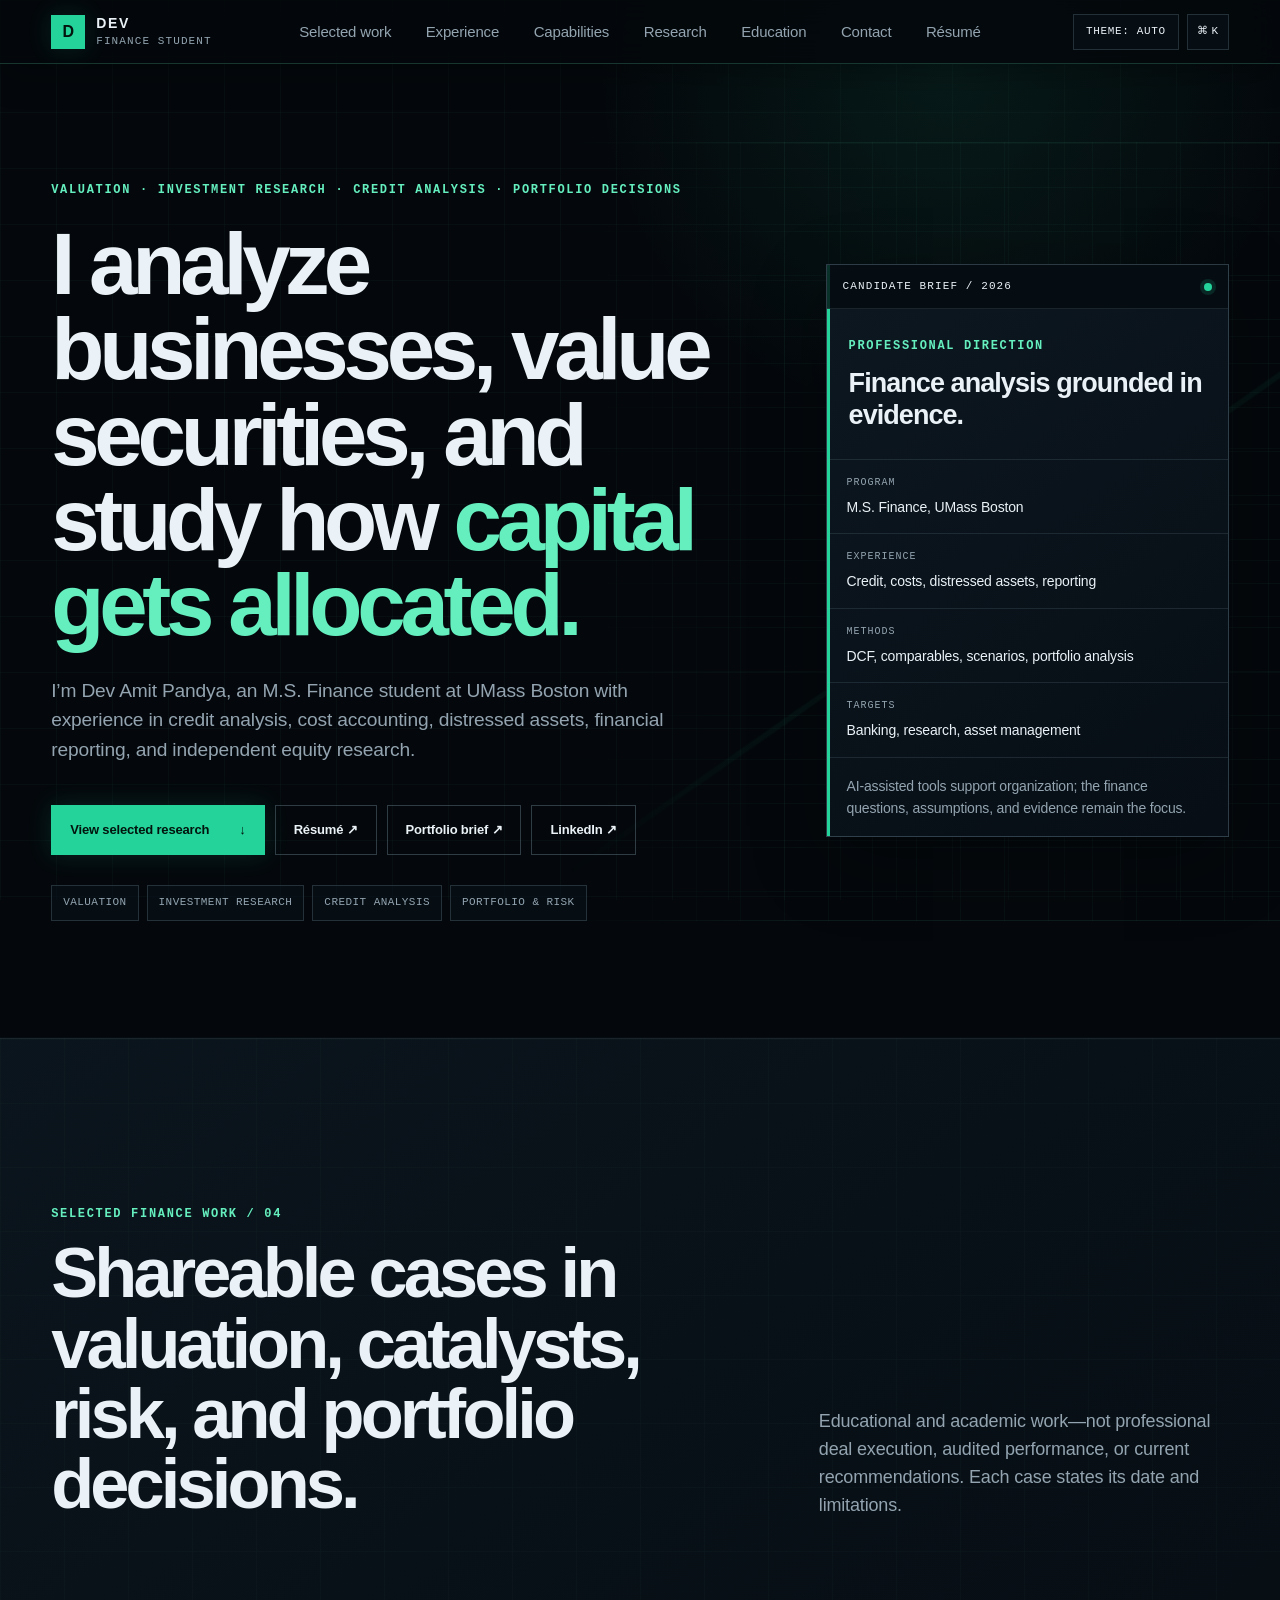
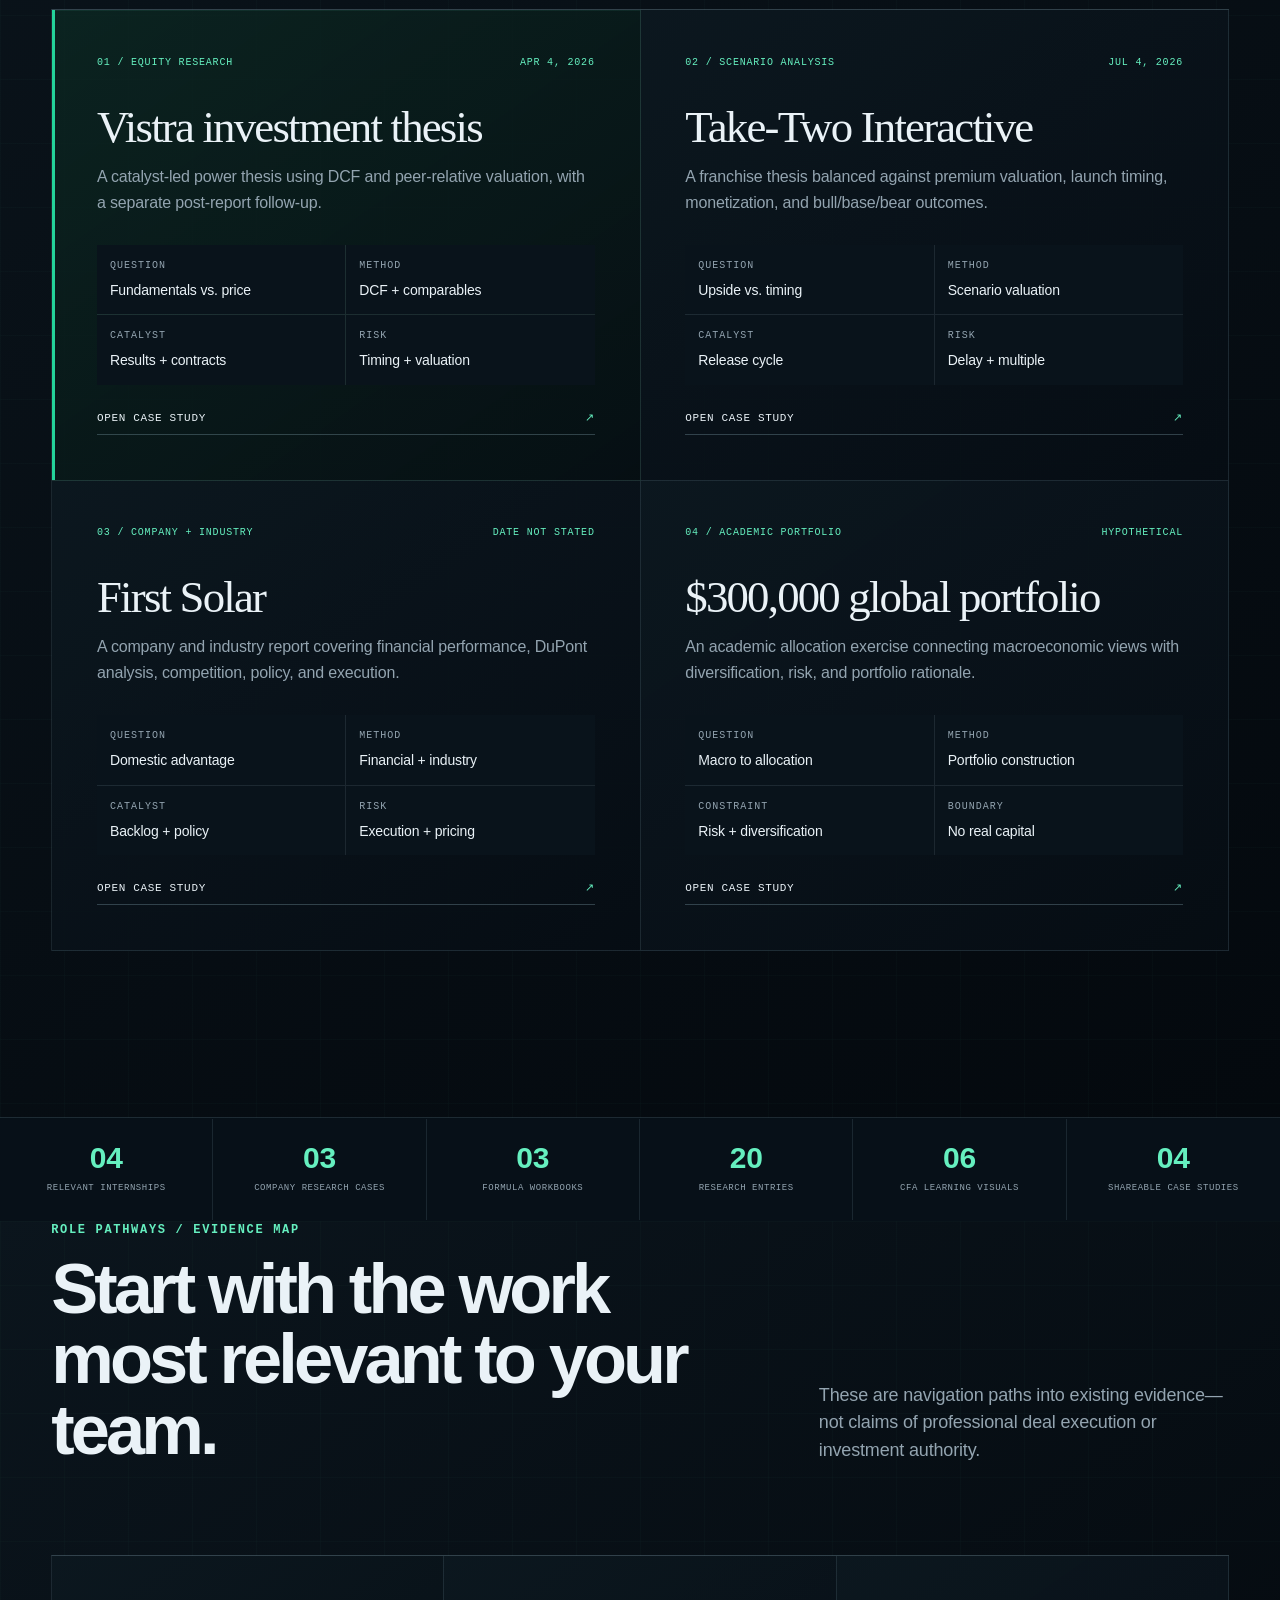
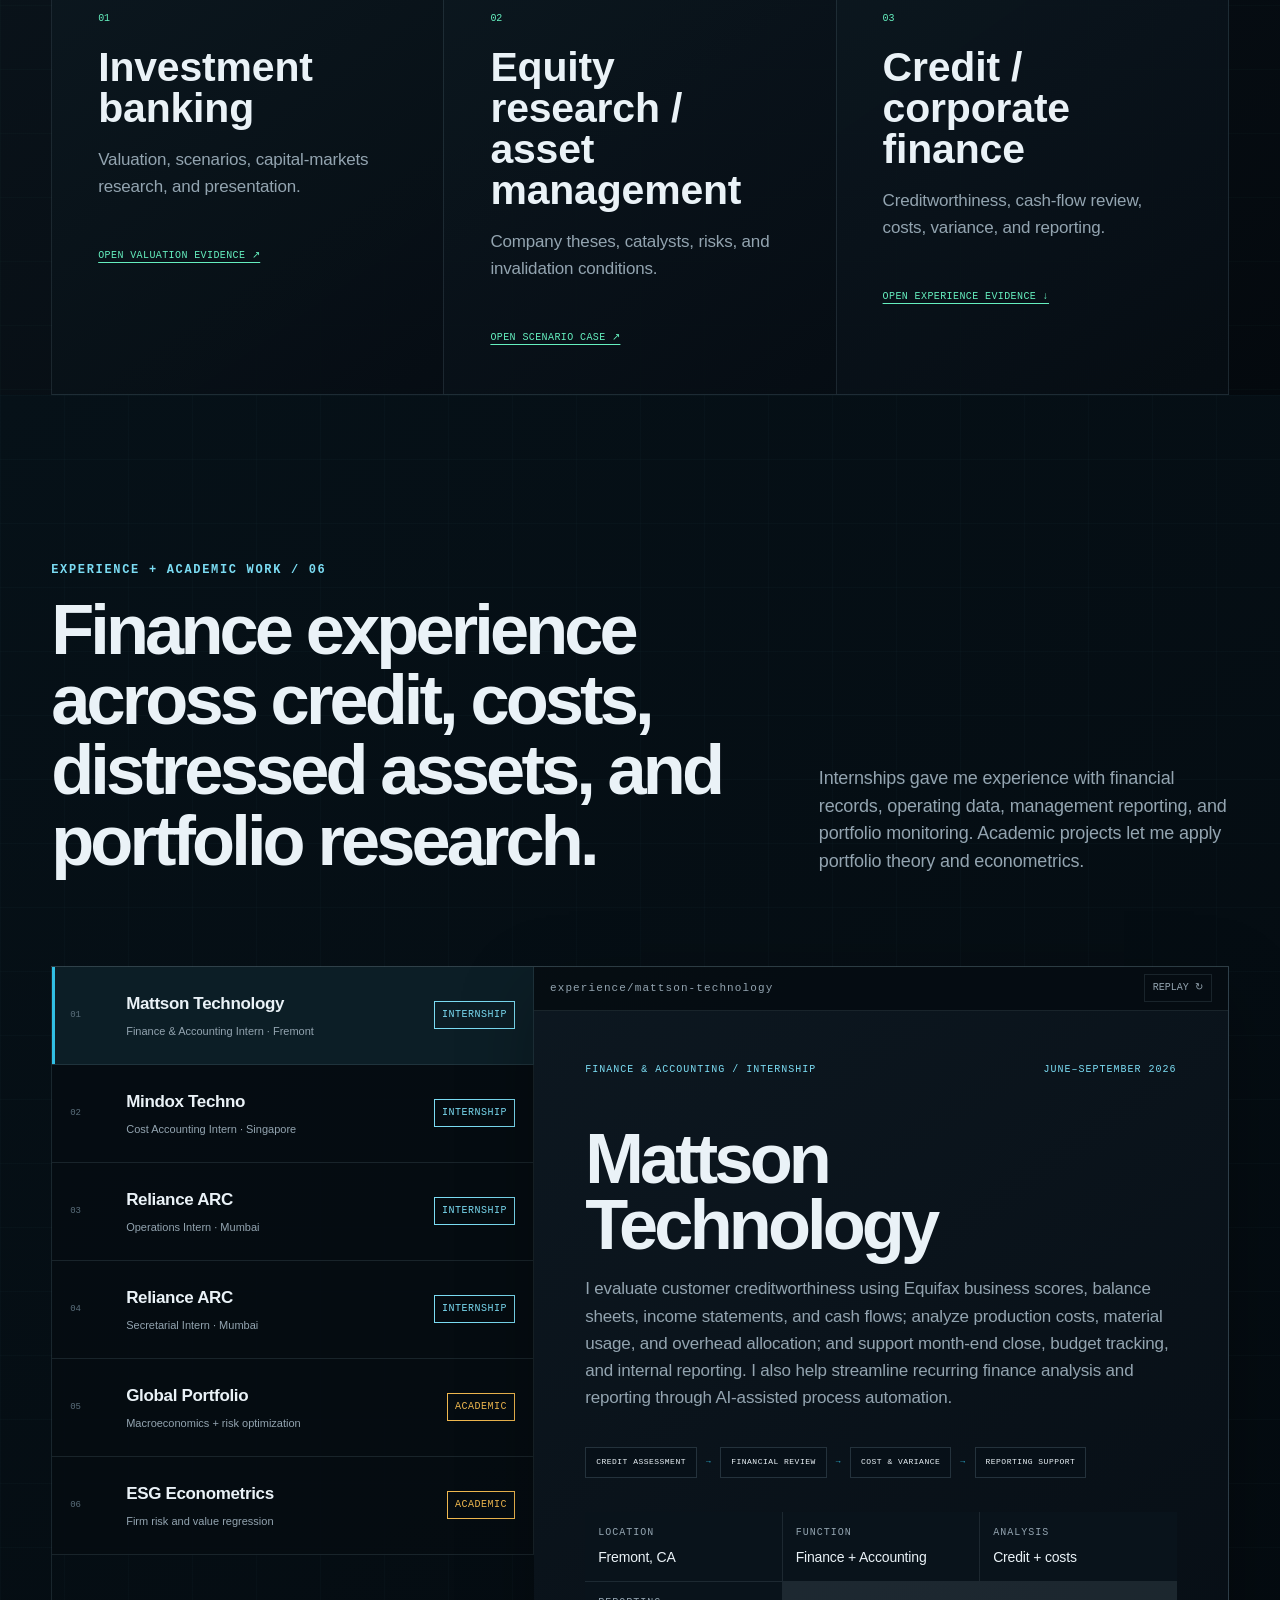
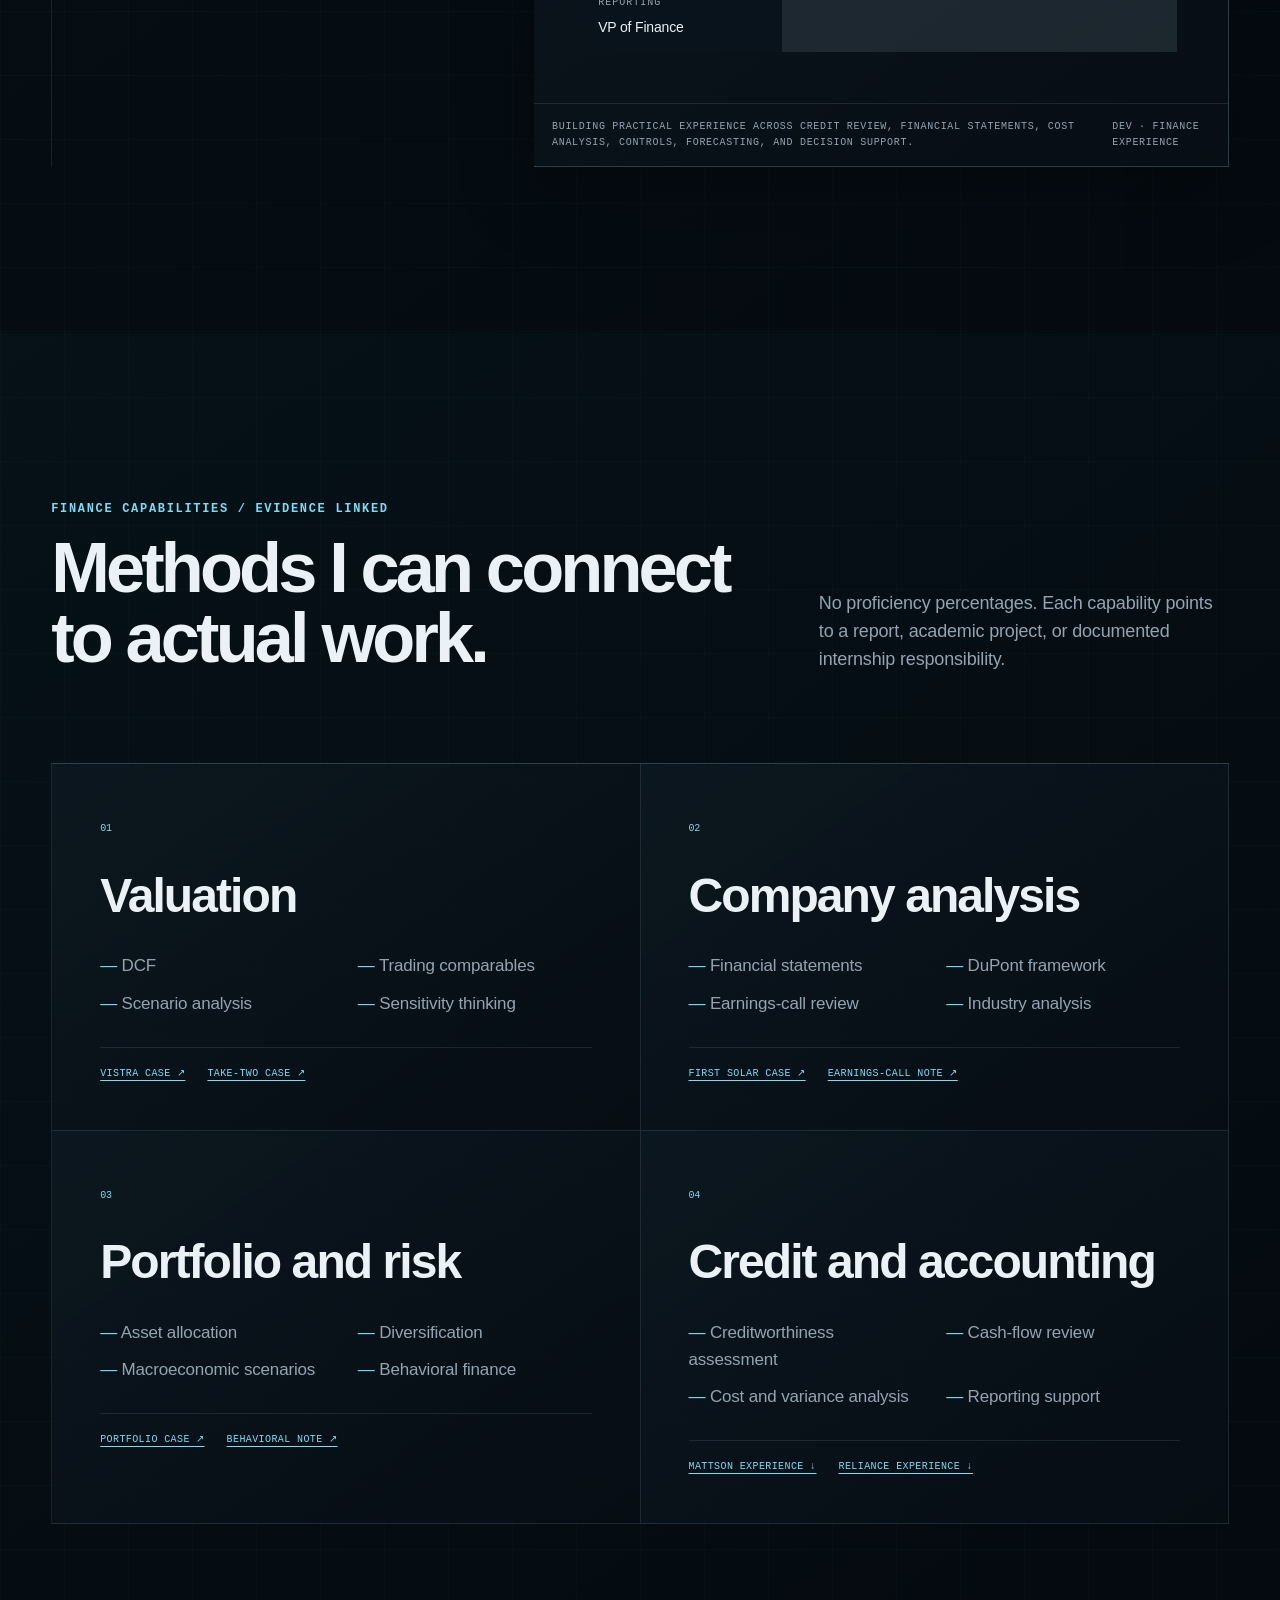
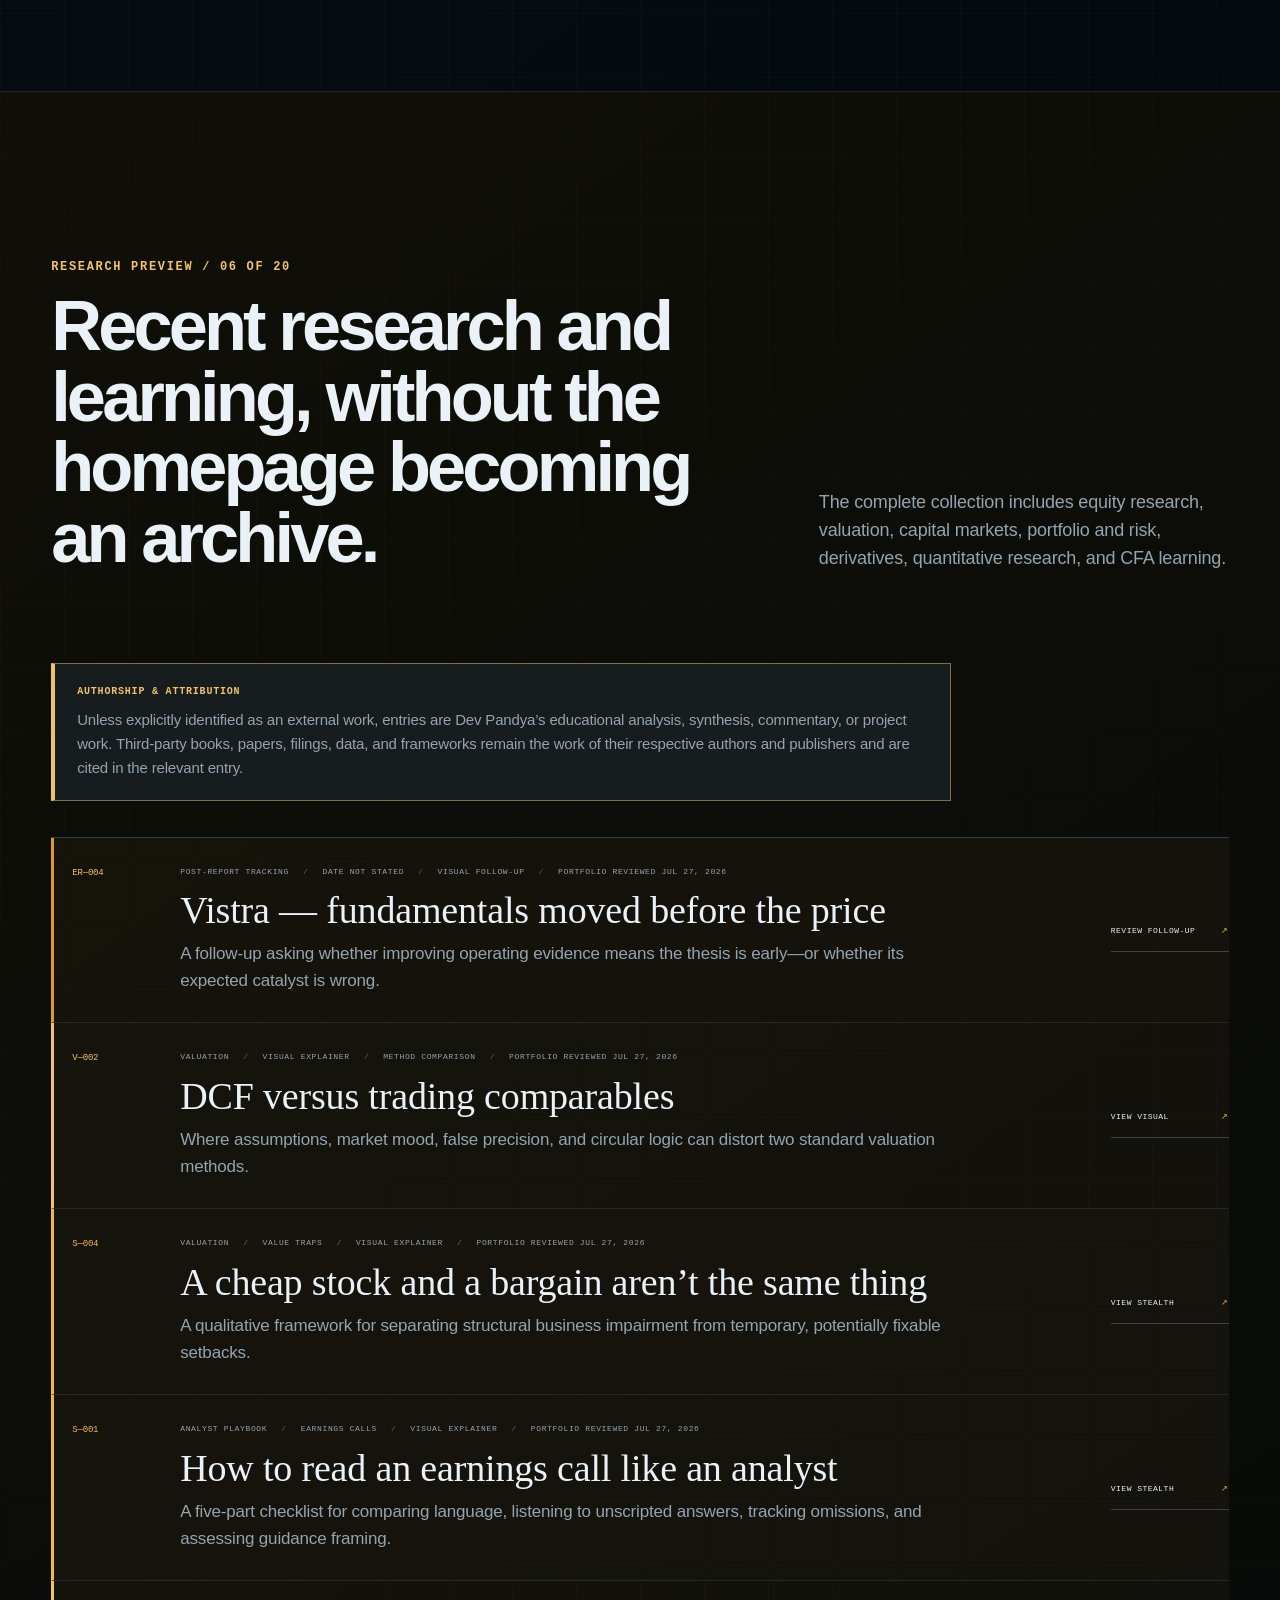
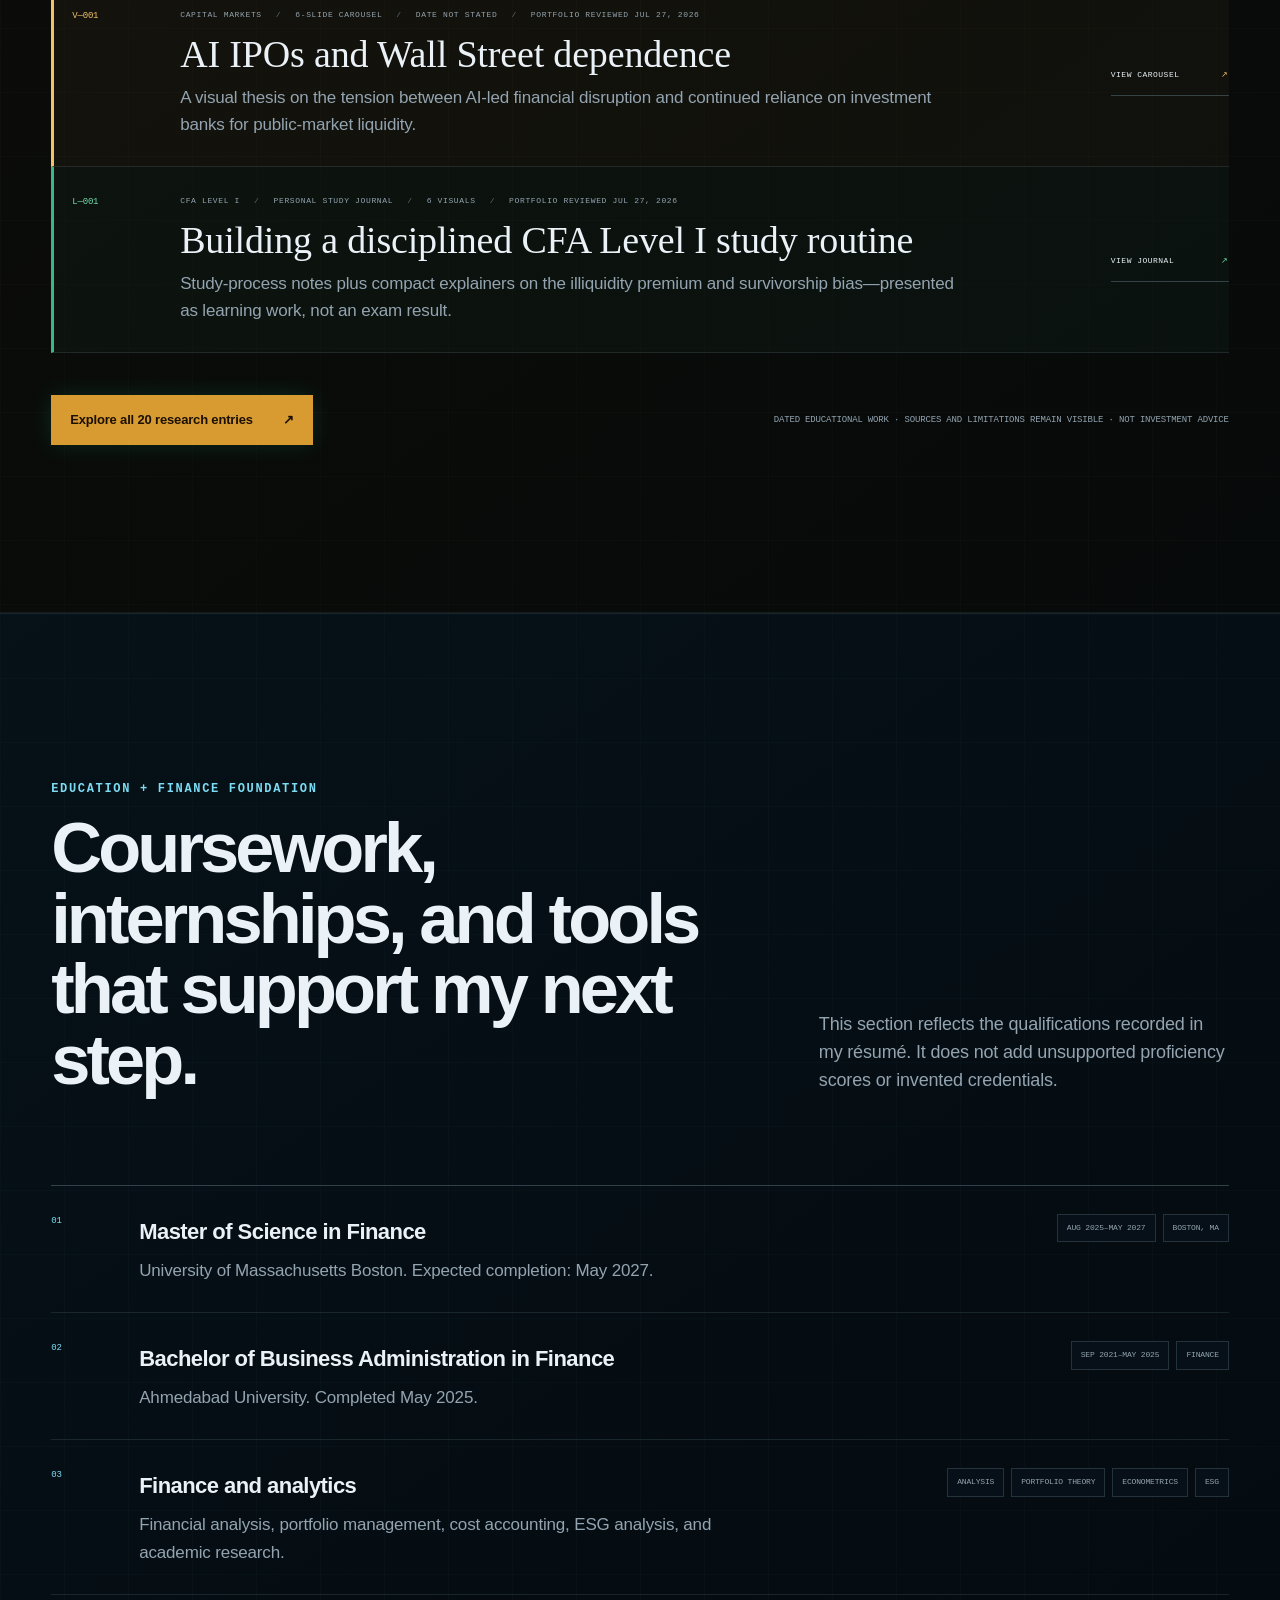
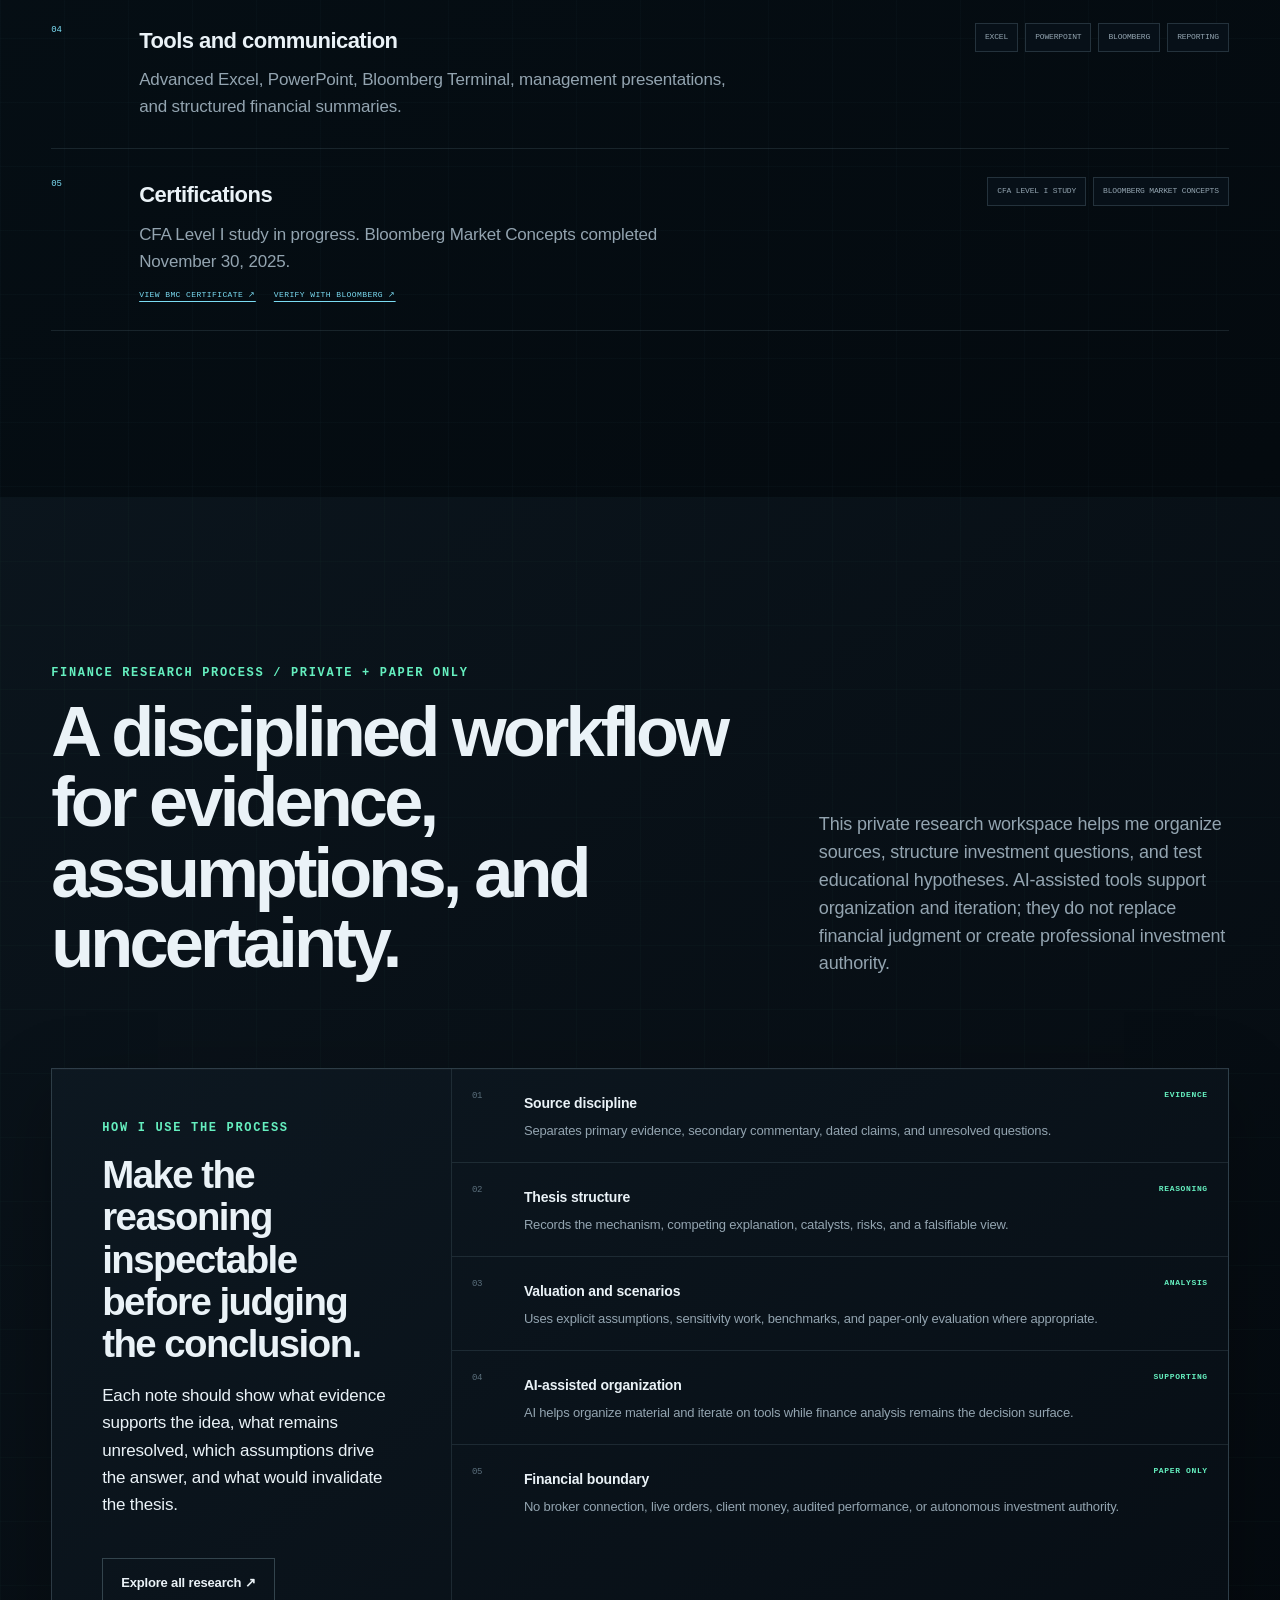
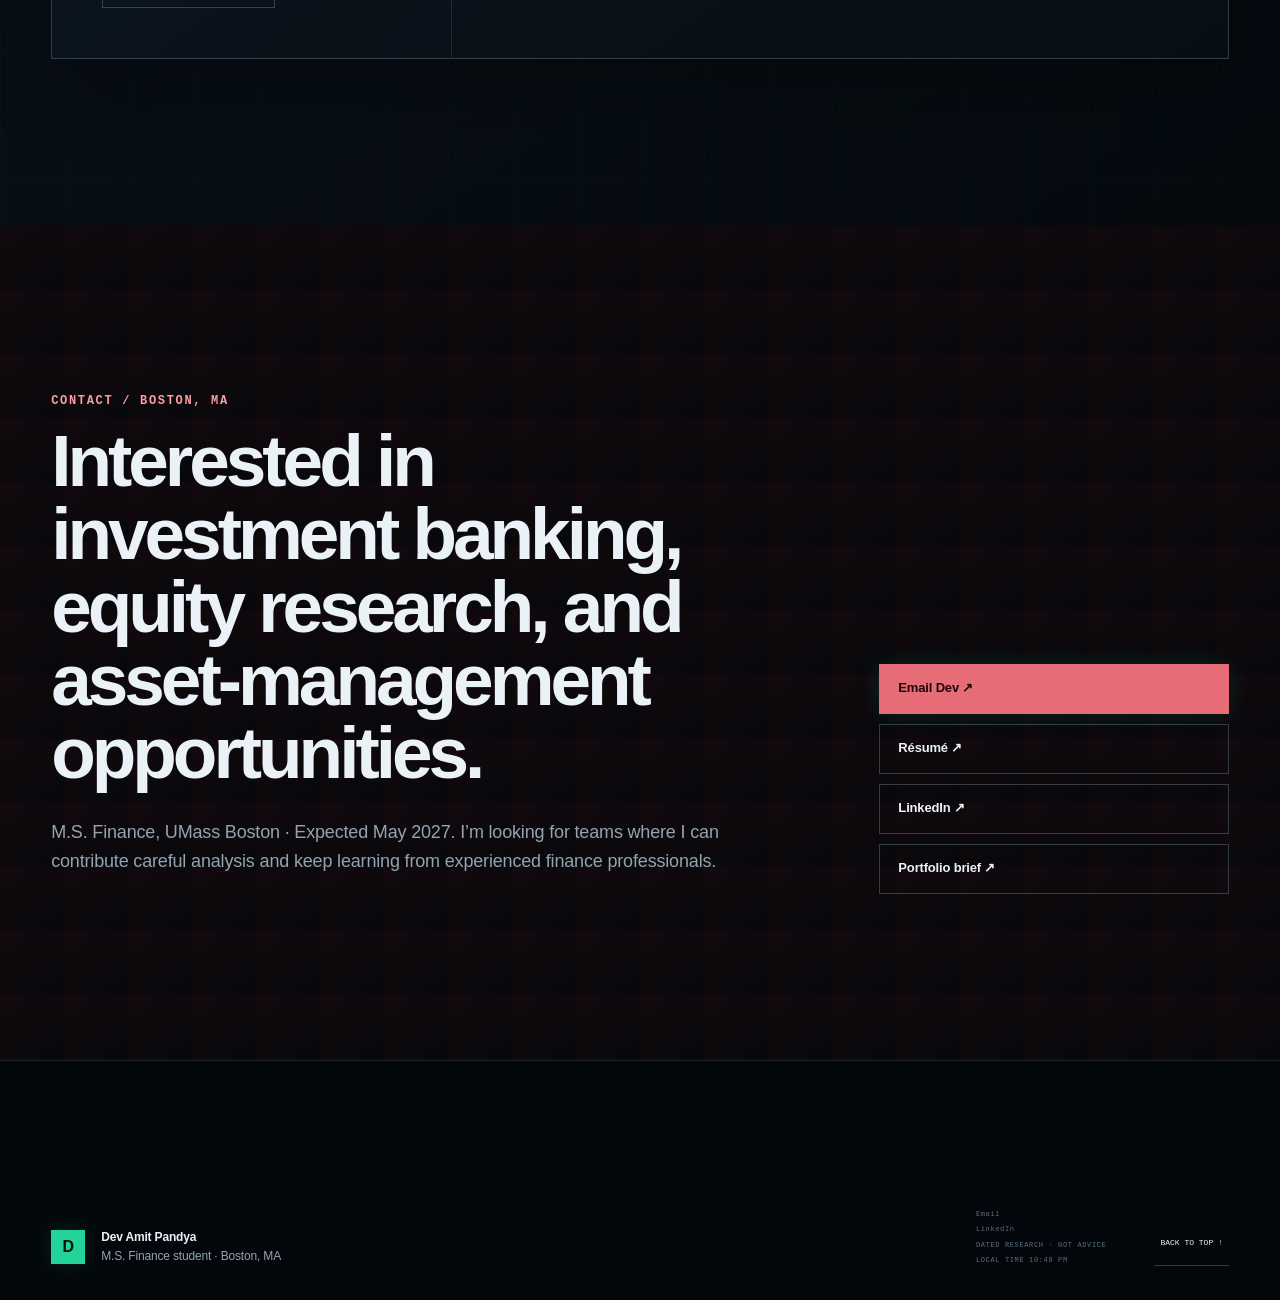
==== commit 9a514d75: "Add verified certificate and academic research artifacts" ====
--- a/index.html
+++ b/index.html
@@ -17,7 +17,7 @@
   <meta property="og:image:height" content="630">
   <meta name="twitter:card" content="summary_large_image">
   <title>Dev Amit Pandya — Valuation & Investment Research</title>
-  <link rel="stylesheet" href="assets/styles.css">
+  <link rel="stylesheet" href="assets/styles.css?v=20260728">
 </head>
 <body>
   <a class="skip-link" href="#main">Skip to content</a><div class="reading-progress" aria-hidden="true"><span id="reading-progress"></span></div>
@@ -59,7 +59,7 @@
       </div>
     </section>
     <div class="evidence-strip" aria-label="Verified portfolio evidence">
-      <div><strong>04</strong><span>Relevant internships</span></div><div><strong>03</strong><span>Company research cases</span></div><div><strong>03</strong><span>Formula workbooks</span></div><div><strong>18</strong><span>Research entries</span></div><div><strong>06</strong><span>CFA learning visuals</span></div><div><strong>04</strong><span>Shareable case studies</span></div>
+      <div><strong>04</strong><span>Relevant internships</span></div><div><strong>03</strong><span>Company research cases</span></div><div><strong>03</strong><span>Formula workbooks</span></div><div><strong>20</strong><span>Research entries</span></div><div><strong>06</strong><span>CFA learning visuals</span></div><div><strong>04</strong><span>Shareable case studies</span></div>
     </div>
     <section class="role-pathways section-shell" id="pathways" aria-labelledby="pathways-title"><header class="section-heading reveal"><div><p class="eyebrow">ROLE PATHWAYS / EVIDENCE MAP</p><h2 id="pathways-title">Start with the work most relevant to your team.</h2></div><p>These are navigation paths into existing evidence—not claims of professional deal execution or investment authority.</p></header><div class="pathway-grid reveal"><article><span>01</span><h3>Investment banking</h3><p>Valuation, scenarios, capital-markets research, and presentation.</p><a href="research/vistra/">Open valuation evidence ↗</a></article><article><span>02</span><h3>Equity research / asset management</h3><p>Company theses, catalysts, risks, and invalidation conditions.</p><a href="research/take-two/">Open scenario case ↗</a></article><article><span>03</span><h3>Credit / corporate finance</h3><p>Creditworthiness, cash-flow review, costs, variance, and reporting.</p><a href="#experience">Open experience evidence ↓</a></article></div></section>
     <section class="work section-shell" id="experience" aria-labelledby="experience-title">
@@ -118,10 +118,10 @@
       </div>
     </section>
     <section class="research research-preview section-shell" id="research" aria-labelledby="research-title">
-      <header class="section-heading reveal"><div><p class="eyebrow">RESEARCH PREVIEW / 06 OF 18</p><h2 id="research-title">Recent research and learning, without the homepage becoming an archive.</h2></div><p>The complete collection includes equity research, valuation, capital markets, portfolio and risk, derivatives, quantitative research, and CFA learning.</p></header>
+      <header class="section-heading reveal"><div><p class="eyebrow">RESEARCH PREVIEW / 06 OF 20</p><h2 id="research-title">Recent research and learning, without the homepage becoming an archive.</h2></div><p>The complete collection includes equity research, valuation, capital markets, portfolio and risk, derivatives, quantitative research, and CFA learning.</p></header>
       <aside class="archive-attribution reveal"><strong>Authorship &amp; attribution</strong><p>Unless explicitly identified as an external work, entries are Dev Pandya’s educational analysis, synthesis, commentary, or project work. Third-party books, papers, filings, data, and frameworks remain the work of their respective authors and publishers and are cited in the relevant entry.</p></aside>
       <div class="research-list reveal"><article class="research-row is-report" data-topic="equity-research"><div class="note-index">ER—004</div><div class="note-main"><div class="note-meta"><span>Post-report tracking</span><span>Date not stated</span><span>Visual follow-up</span><span>Portfolio reviewed Jul 27, 2026</span></div><h3>Vistra — fundamentals moved before the price</h3><p>A follow-up asking whether improving operating evidence means the thesis is early—or whether its expected catalyst is wrong.</p></div><button class="note-open" type="button" data-note="vistrafollowup">Review follow-up <span>↗</span></button></article><article class="research-row is-visual" data-topic="valuation"><div class="note-index">V—002</div><div class="note-main"><div class="note-meta"><span>Valuation</span><span>Visual explainer</span><span>Method comparison</span><span>Portfolio reviewed Jul 27, 2026</span></div><h3>DCF versus trading comparables</h3><p>Where assumptions, market mood, false precision, and circular logic can distort two standard valuation methods.</p></div><button class="note-open" type="button" data-note="dcfcomps">View visual <span>↗</span></button></article><article class="research-row is-stealth" data-topic="valuation"><div class="note-index">S—004</div><div class="note-main"><div class="note-meta"><span>Valuation</span><span>Value traps</span><span>Visual explainer</span><span>Portfolio reviewed Jul 27, 2026</span></div><h3>A cheap stock and a bargain aren’t the same thing</h3><p>A qualitative framework for separating structural business impairment from temporary, potentially fixable setbacks.</p></div><button class="note-open" type="button" data-note="stealthvalue">View Stealth <span>↗</span></button></article><article class="research-row is-stealth" data-topic="equity-research"><div class="note-index">S—001</div><div class="note-main"><div class="note-meta"><span>Analyst playbook</span><span>Earnings calls</span><span>Visual explainer</span><span>Portfolio reviewed Jul 27, 2026</span></div><h3>How to read an earnings call like an analyst</h3><p>A five-part checklist for comparing language, listening to unscripted answers, tracking omissions, and assessing guidance framing.</p></div><button class="note-open" type="button" data-note="stealthcall">View Stealth <span>↗</span></button></article><article class="research-row is-visual" data-topic="capital-markets"><div class="note-index">V—001</div><div class="note-main"><div class="note-meta"><span>Capital markets</span><span>6-slide carousel</span><span>Date not stated</span><span>Portfolio reviewed Jul 27, 2026</span></div><h3>AI IPOs and Wall Street dependence</h3><p>A visual thesis on the tension between AI-led financial disruption and continued reliance on investment banks for public-market liquidity.</p></div><button class="note-open" type="button" data-note="aiipo">View carousel <span>↗</span></button></article><article class="research-row is-learning" data-topic="cfa-learning"><div class="note-index">L—001</div><div class="note-main"><div class="note-meta"><span>CFA Level I</span><span>Personal study journal</span><span>6 visuals</span><span>Portfolio reviewed Jul 27, 2026</span></div><h3>Building a disciplined CFA Level I study routine</h3><p>Study-process notes plus compact explainers on the illiquidity premium and survivorship bias—presented as learning work, not an exam result.</p></div><button class="note-open" type="button" data-note="cfajourney">View journal <span>↗</span></button></article></div>
-      <div class="archive-cta reveal"><a class="button button-primary" href="research/">Explore all 18 research entries <span>↗</span></a><p>Dated educational work · sources and limitations remain visible · not investment advice</p></div>
+      <div class="archive-cta reveal"><a class="button button-primary" href="research/">Explore all 20 research entries <span>↗</span></a><p>Dated educational work · sources and limitations remain visible · not investment advice</p></div>
     </section>
     <section class="capabilities section-shell" id="foundation" aria-labelledby="foundation-title">
       <header class="section-heading reveal">
@@ -134,7 +134,7 @@
         <article><span>02</span><div><h3>Bachelor of Business Administration in Finance</h3><p>Ahmedabad University. Completed May 2025.</p></div><ul><li>Sep 2021–May 2025</li><li>Finance</li></ul></article>
         <article><span>03</span><div><h3>Finance and analytics</h3><p>Financial analysis, portfolio management, cost accounting, ESG analysis, and academic research.</p></div><ul><li>Analysis</li><li>Portfolio theory</li><li>Econometrics</li><li>ESG</li></ul></article>
         <article><span>04</span><div><h3>Tools and communication</h3><p>Advanced Excel, PowerPoint, Bloomberg Terminal, management presentations, and structured financial summaries.</p></div><ul><li>Excel</li><li>PowerPoint</li><li>Bloomberg</li><li>Reporting</li></ul></article>
-        <article><span>05</span><div><h3>Certifications</h3><p>CFA Level I study in progress and Bloomberg Market Concepts.</p></div><ul><li>CFA Level I study</li><li>BMC</li></ul></article>
+        <article><span>05</span><div><h3>Certifications</h3><p>CFA Level I study in progress. Bloomberg Market Concepts completed November 30, 2025.</p><p class="credential-links"><a href="assets/credentials/Dev-Pandya-Bloomberg-Market-Concepts-Certificate.pdf" target="_blank" rel="noreferrer">View BMC certificate ↗</a><a href="https://portal.bloombergforeducation.com/certificates/WvCz19YEwJHU2h7UxSCk8UdH" target="_blank" rel="noreferrer">Verify with Bloomberg ↗</a></p></div><ul><li>CFA Level I study</li><li>Bloomberg Market Concepts</li></ul></article>
       </div>
     </section>
     <section class="evidence section-shell" id="process" aria-labelledby="process-title">
--- a/assets/styles.css
+++ b/assets/styles.css
@@ -37,7 +37,7 @@
 }
 
 * { box-sizing: border-box; }
-html { scroll-behavior: smooth; }
+html { scroll-behavior: smooth; overflow-x: hidden; }
 body {
   margin: 0;
   color: var(--ink);
@@ -275,6 +275,8 @@
 .capability-map p { max-width: 680px; margin: 8px 0 0; color: var(--muted); }
 .capability-map ul { display: flex; flex-wrap: wrap; gap: 7px; justify-content: flex-end; margin: 0; padding: 0; list-style: none; }
 .capability-map li { padding: 7px 9px; border: 1px solid var(--line); color: var(--muted); font-family: var(--mono); font-size: 8px; text-transform: uppercase; }
+.capability-map .credential-links { display: flex; flex-wrap: wrap; gap: 8px 18px; margin-top: 14px; }
+.capability-map .credential-links a { color: var(--accent-strong); font-family: var(--mono); font-size: 8px; letter-spacing: .05em; text-decoration-thickness: 1px; text-underline-offset: 4px; text-transform: uppercase; }
 
 .evidence-board { display: grid; grid-template-columns: minmax(280px, .68fr) minmax(520px, 1.32fr); border: 1px solid var(--line-strong); background: var(--bg-raised); }
 .evidence-summary { padding: clamp(30px, 4vw, 50px); border-right: 1px solid var(--line); }
@@ -308,9 +310,10 @@
 .note-meta span + span::before { content: "/"; margin-right: 14px; color: var(--faint); }
 .note-main h3 { margin: 12px 0 8px; font-family: var(--serif); font-size: clamp(27px, 3vw, 38px); font-weight: 500; line-height: 1.1; }
 .note-main > p { max-width: 780px; margin: 0; color: var(--muted); }
-.note-open { min-width: 118px; min-height: 44px; border: 0; border-bottom: 1px solid var(--line-strong); background: transparent; cursor: pointer; text-align: left; font-family: var(--mono); font-size: 8px; letter-spacing: .06em; text-transform: uppercase; }
+.note-open { display: block; min-width: 118px; min-height: 44px; padding: 12px 0 8px; border: 0; border-bottom: 1px solid var(--line-strong); background: transparent; cursor: pointer; color: var(--ink); text-align: left; text-decoration: none; font-family: var(--mono); font-size: 8px; letter-spacing: .06em; text-transform: uppercase; }
 .note-open span { float: right; color: var(--accent-strong); }
 .note-open:hover { border-color: var(--accent); }
+.note-actions { display: flex; min-width: 138px; flex-direction: column; gap: 6px; }
 
 .about-intro { max-width: 1030px; }
 .about-intro > p:last-child { max-width: 760px; margin: 32px 0 0; color: var(--muted); font-size: 18px; }
@@ -519,6 +522,7 @@
   .research-row.is-report, .research-row.is-visual, .research-row.is-stealth, .research-row.is-learning { padding-left: 14px; padding-right: 14px; }
   .note-index { align-self: auto; }
   .note-open { width: 100%; }
+  .note-actions { width: 100%; }
   .evidence-list li { grid-template-columns: 28px 1fr; }
   .evidence-list b { grid-column: 2; }
   .site-footer { grid-template-columns: 1fr; align-items: start; }
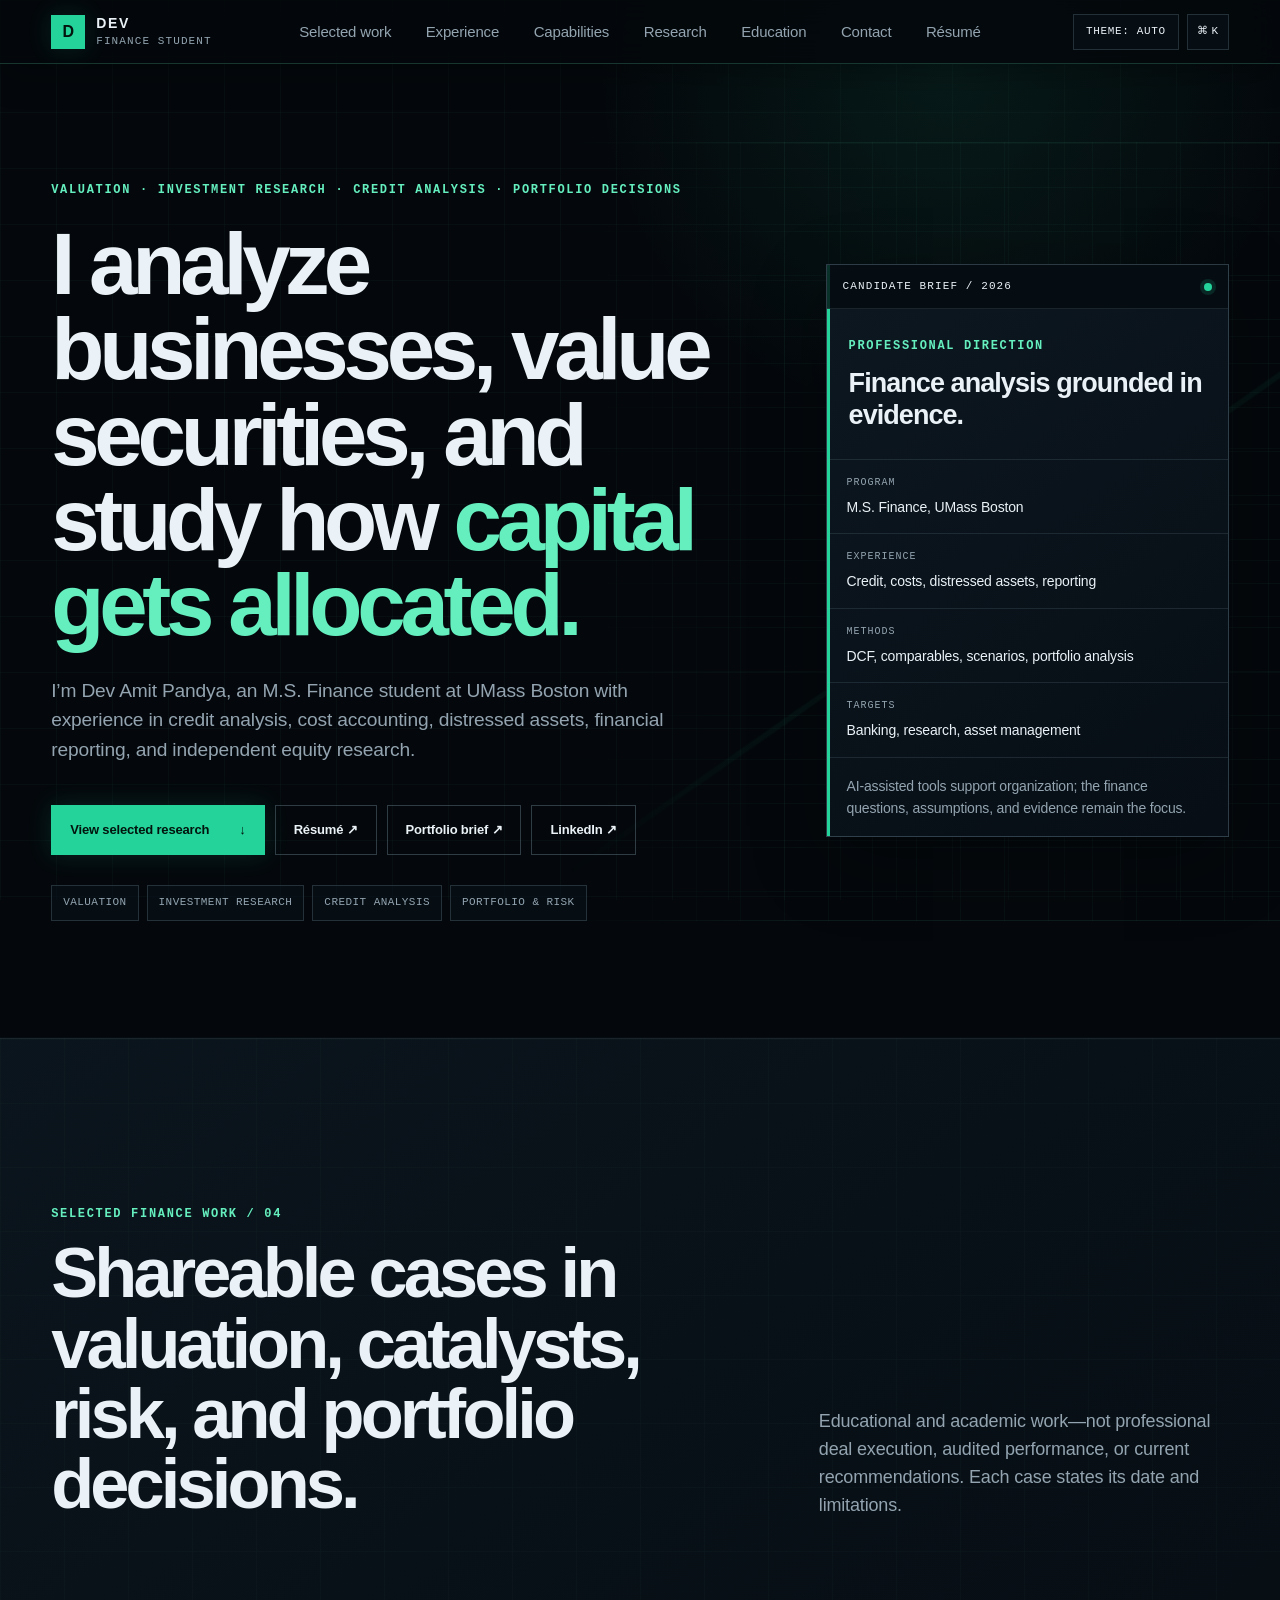
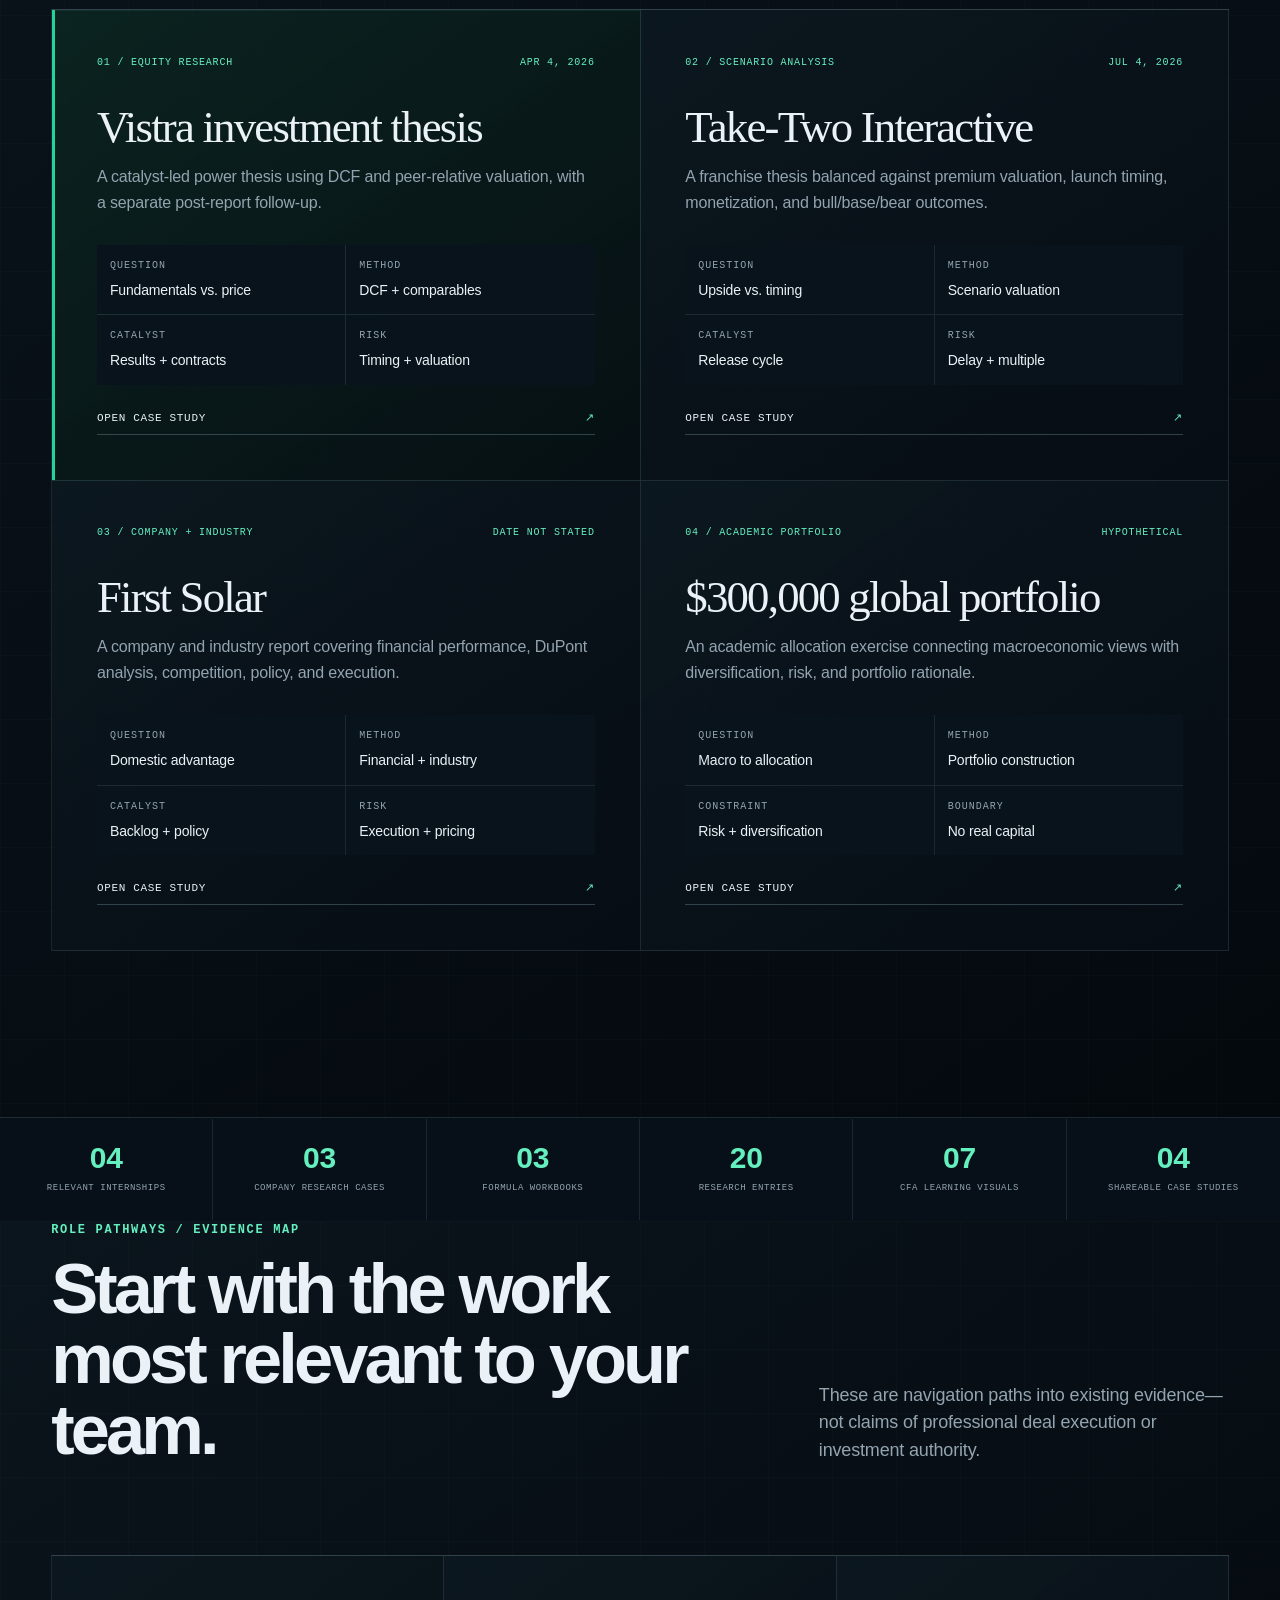
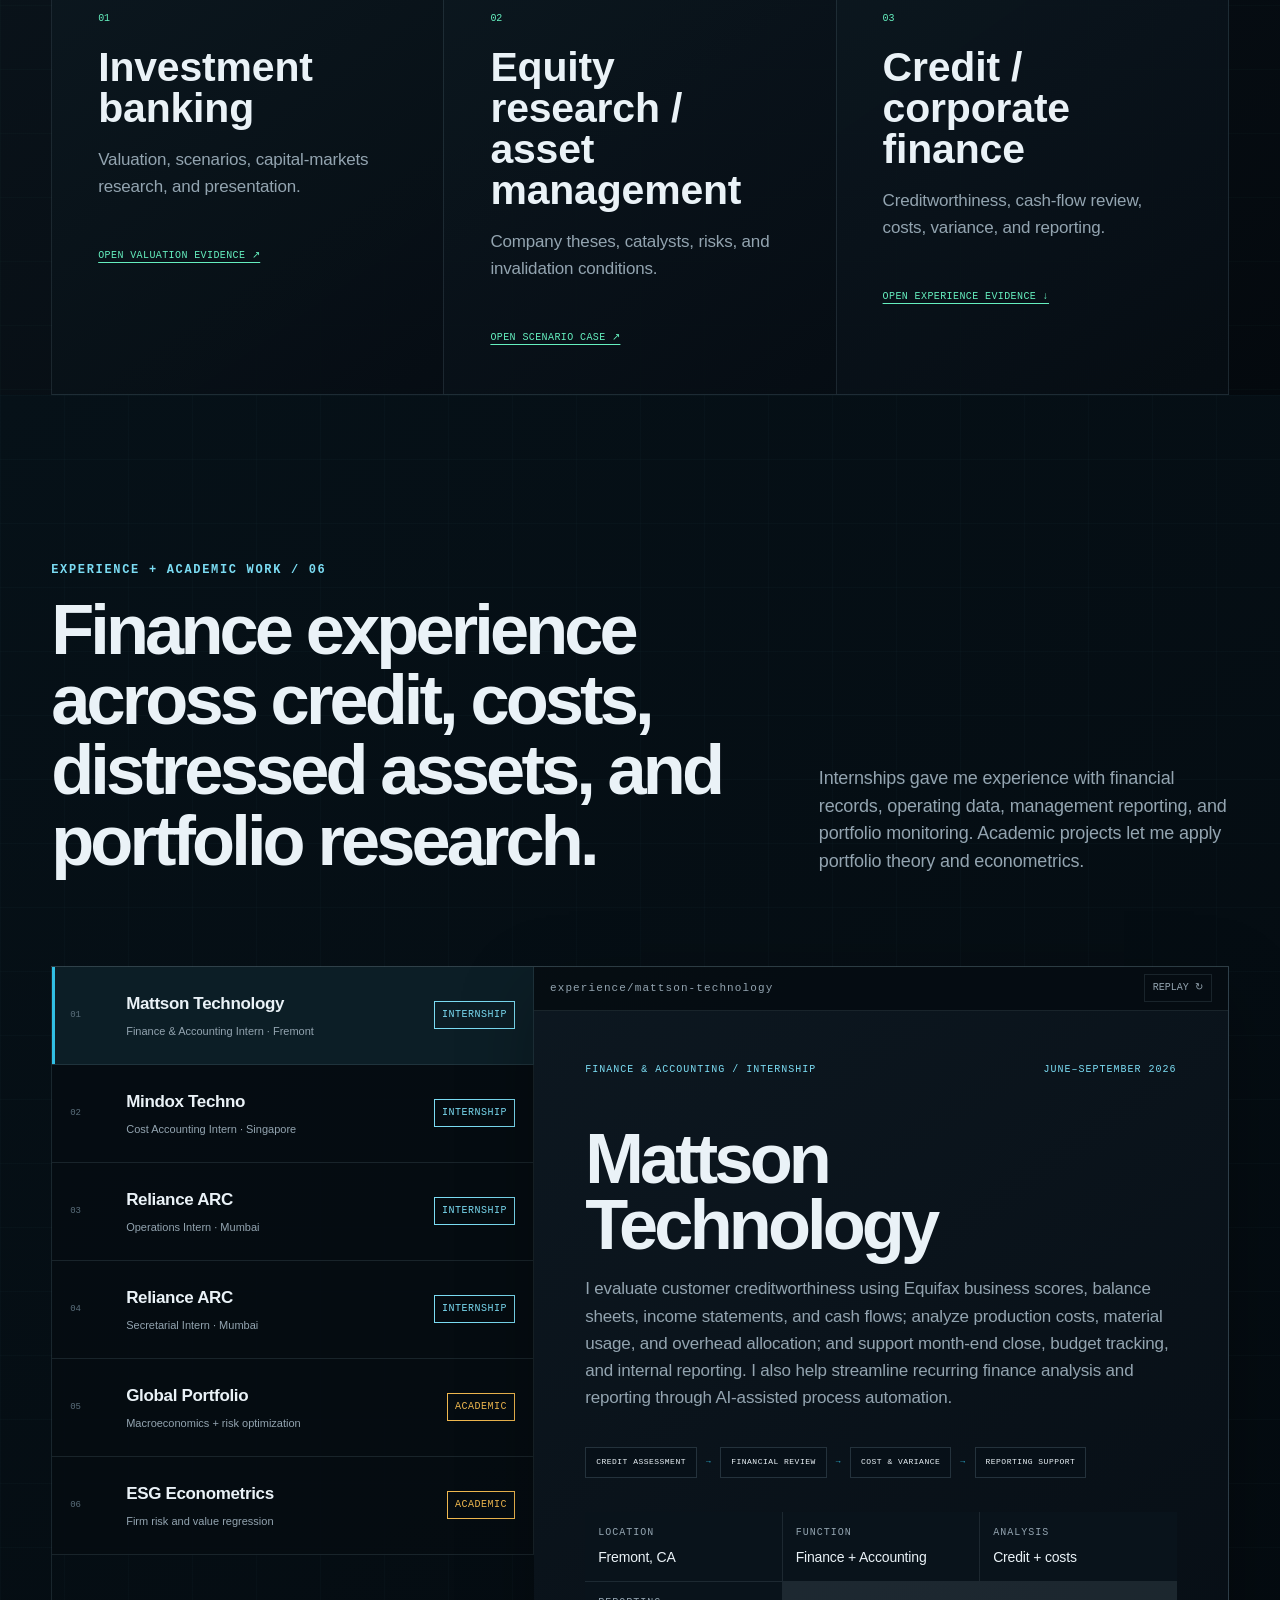
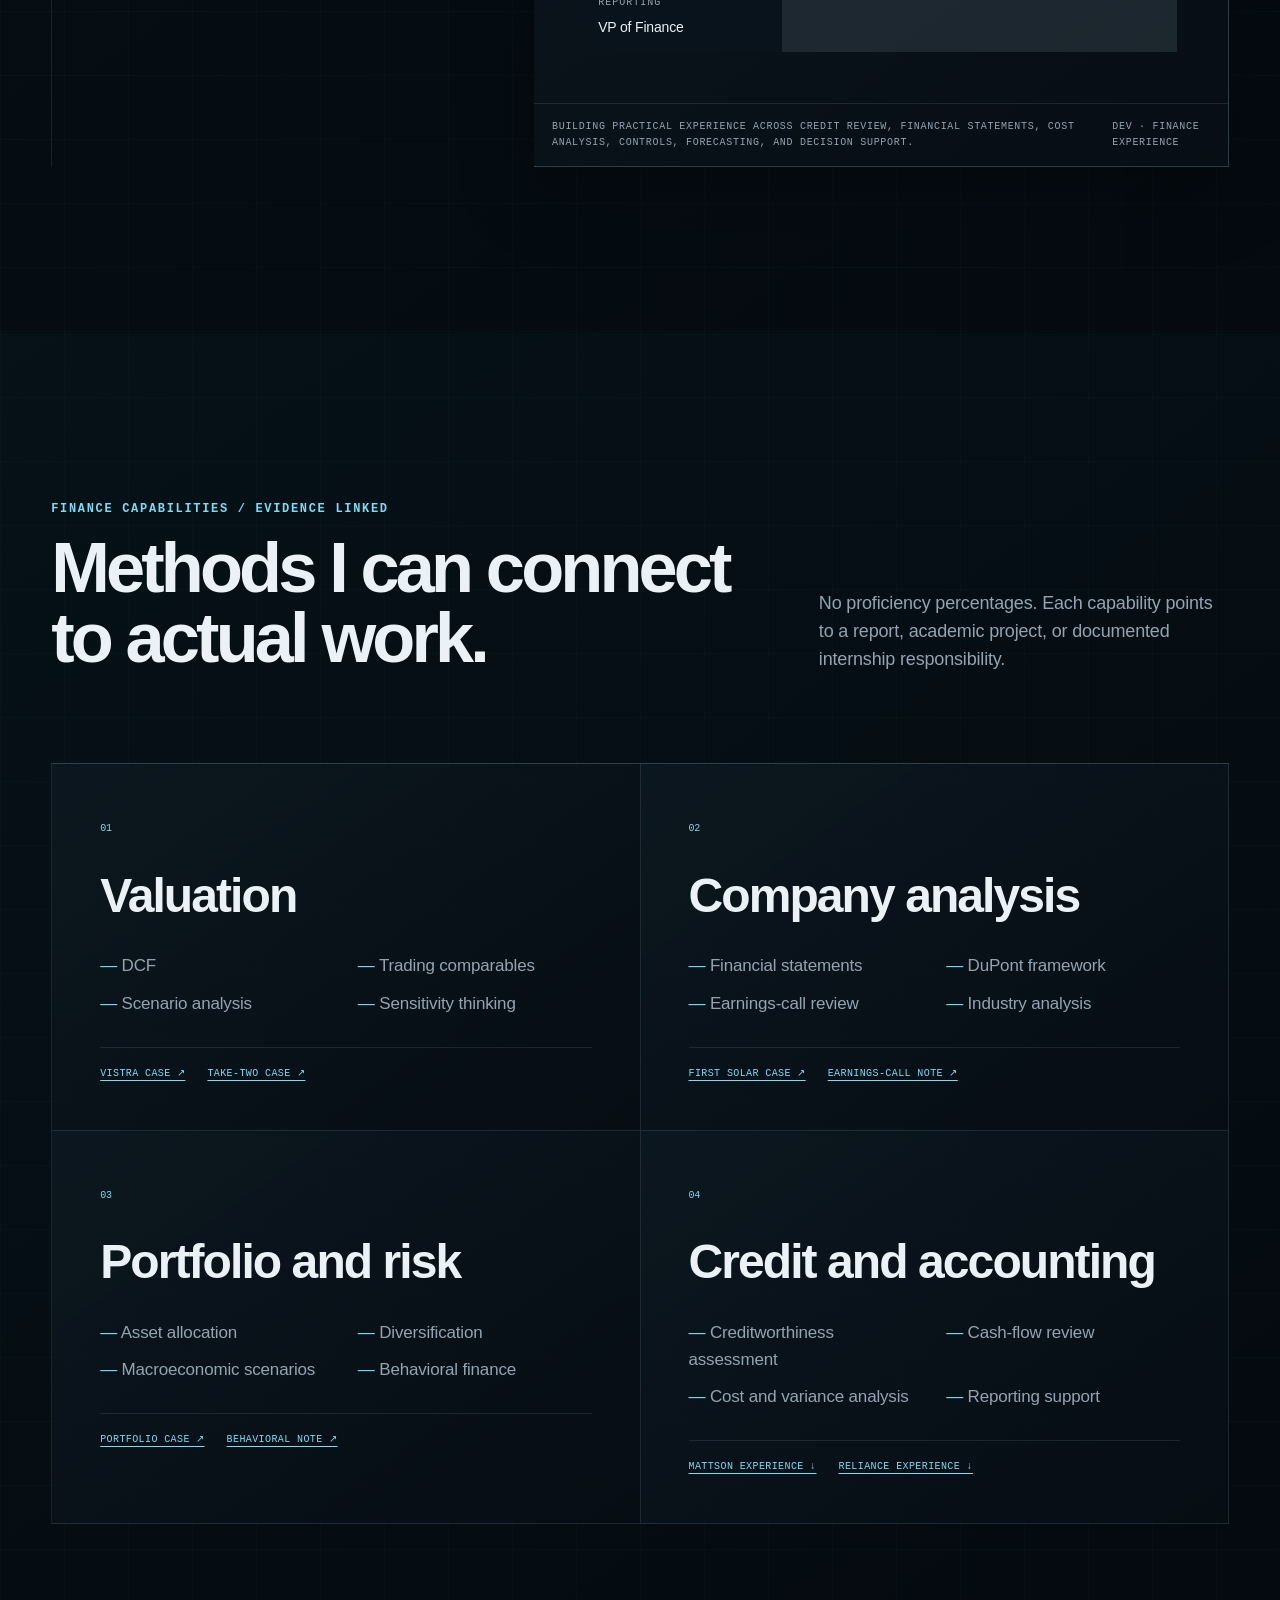
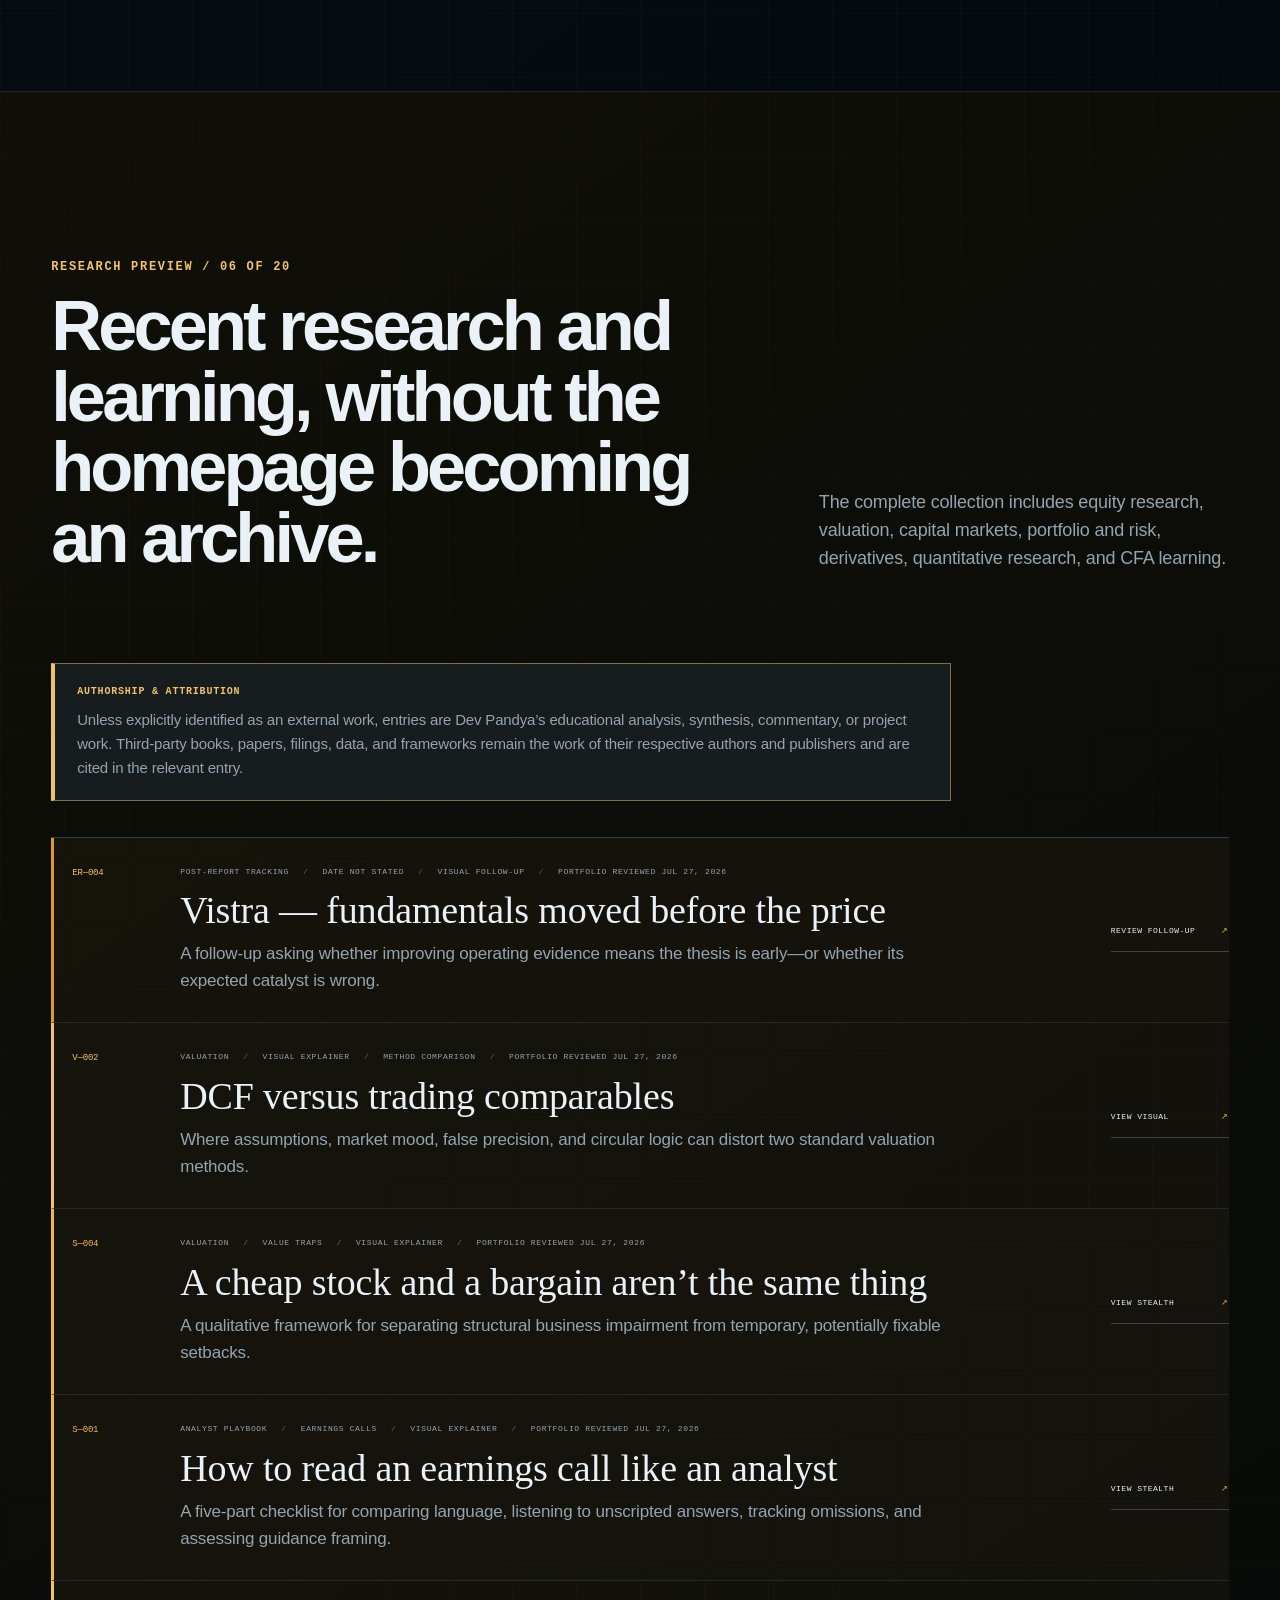
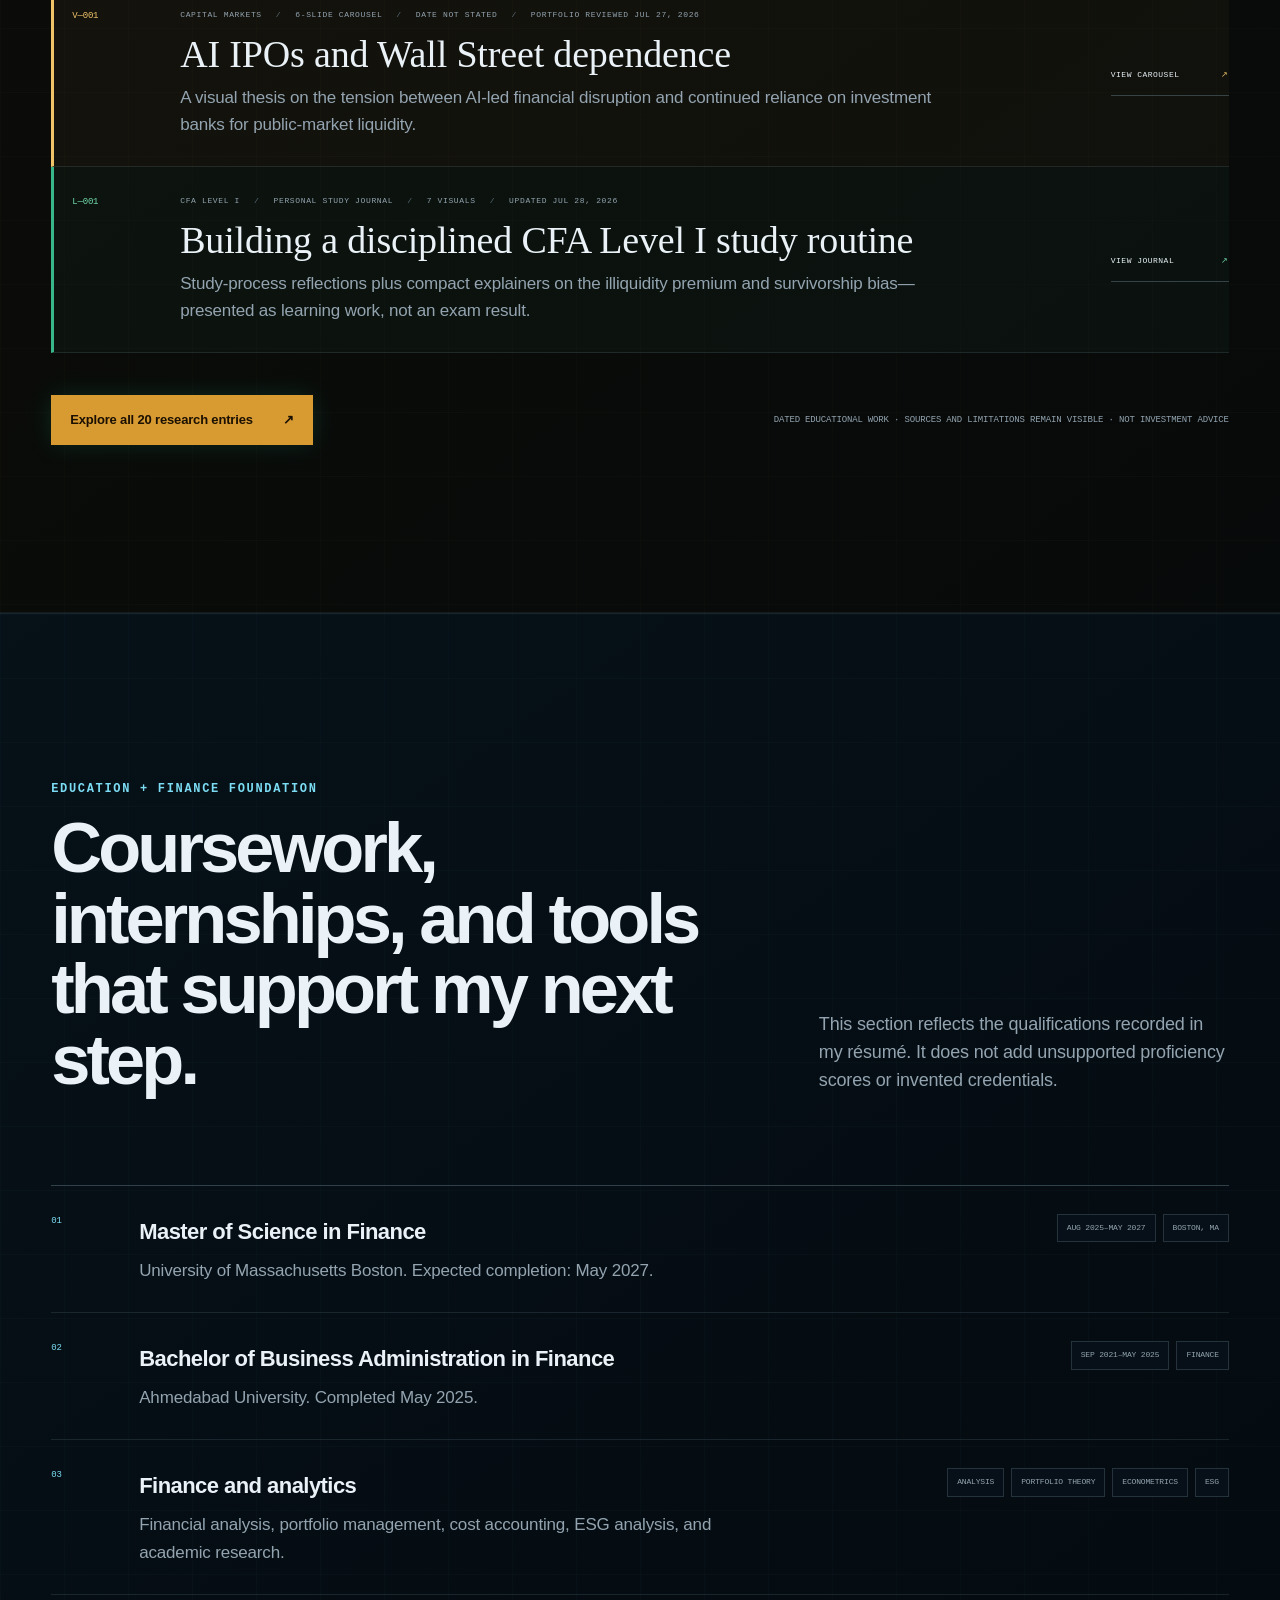
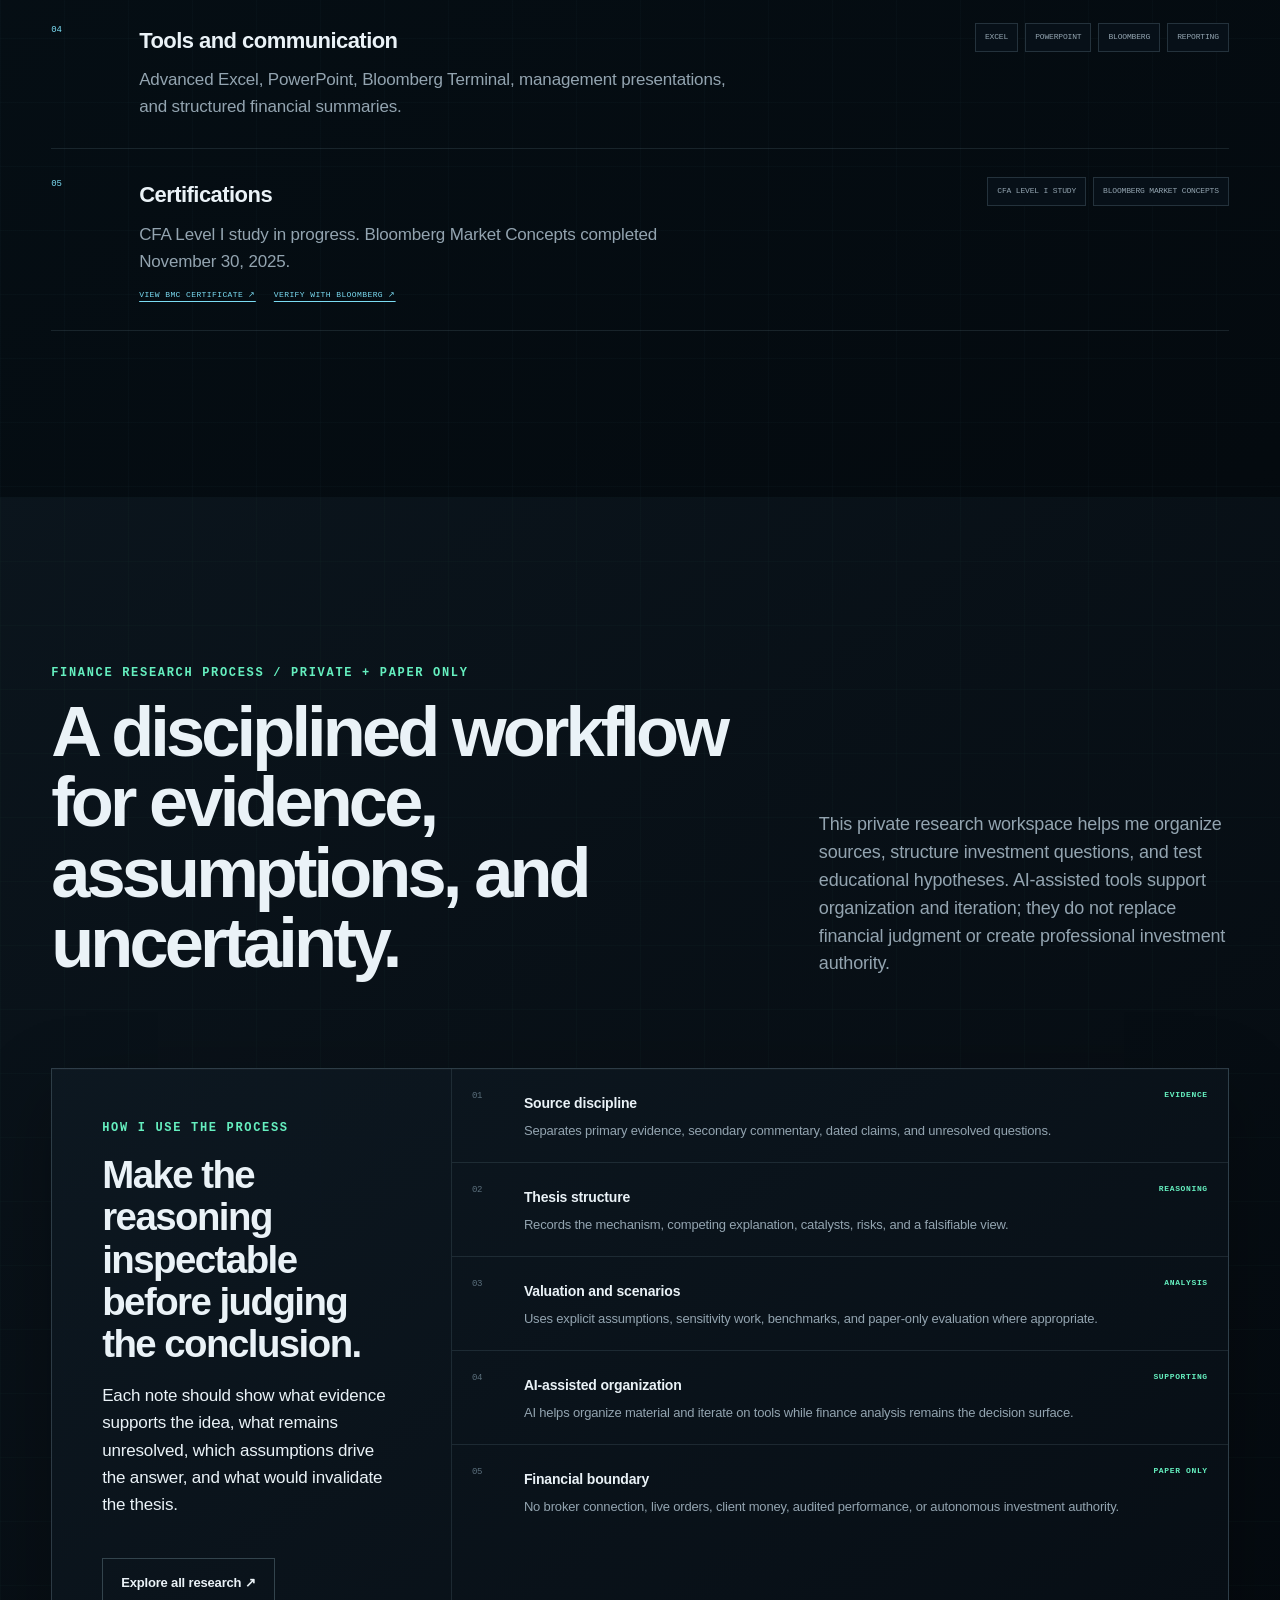
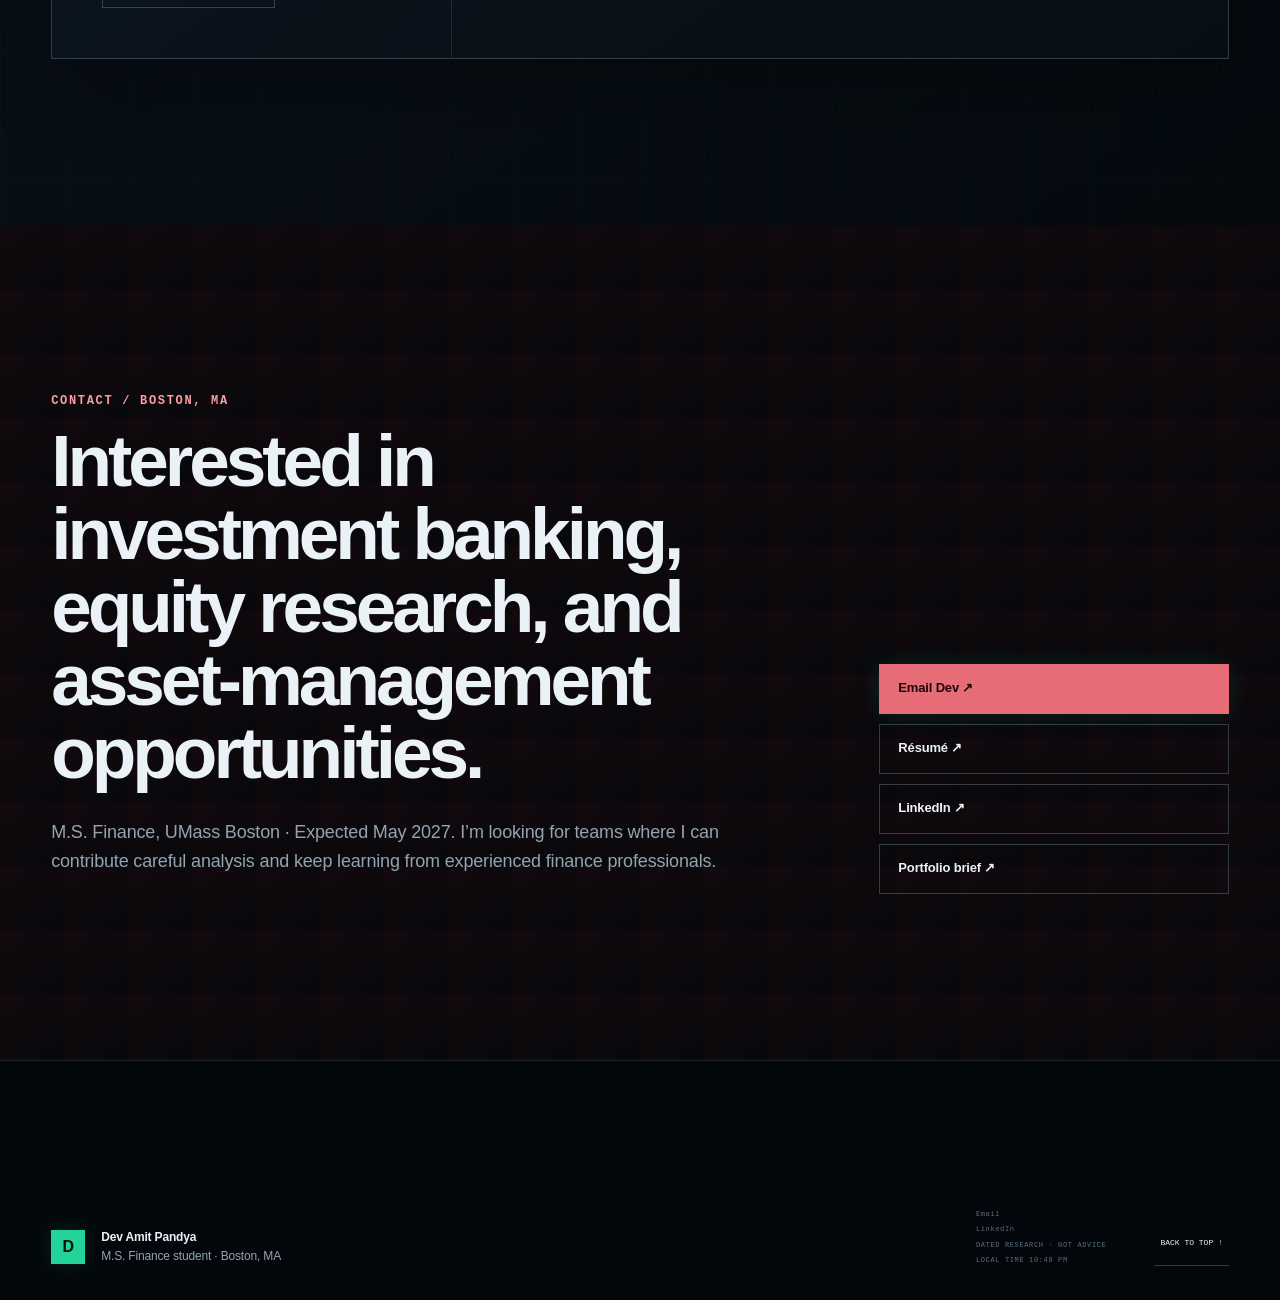
==== commit 547444a5: "portfolio: add July 28 CFA study reflection" ====
--- a/index.html
+++ b/index.html
@@ -59,7 +59,7 @@
       </div>
     </section>
     <div class="evidence-strip" aria-label="Verified portfolio evidence">
-      <div><strong>04</strong><span>Relevant internships</span></div><div><strong>03</strong><span>Company research cases</span></div><div><strong>03</strong><span>Formula workbooks</span></div><div><strong>20</strong><span>Research entries</span></div><div><strong>06</strong><span>CFA learning visuals</span></div><div><strong>04</strong><span>Shareable case studies</span></div>
+      <div><strong>04</strong><span>Relevant internships</span></div><div><strong>03</strong><span>Company research cases</span></div><div><strong>03</strong><span>Formula workbooks</span></div><div><strong>20</strong><span>Research entries</span></div><div><strong>07</strong><span>CFA learning visuals</span></div><div><strong>04</strong><span>Shareable case studies</span></div>
     </div>
     <section class="role-pathways section-shell" id="pathways" aria-labelledby="pathways-title"><header class="section-heading reveal"><div><p class="eyebrow">ROLE PATHWAYS / EVIDENCE MAP</p><h2 id="pathways-title">Start with the work most relevant to your team.</h2></div><p>These are navigation paths into existing evidence—not claims of professional deal execution or investment authority.</p></header><div class="pathway-grid reveal"><article><span>01</span><h3>Investment banking</h3><p>Valuation, scenarios, capital-markets research, and presentation.</p><a href="research/vistra/">Open valuation evidence ↗</a></article><article><span>02</span><h3>Equity research / asset management</h3><p>Company theses, catalysts, risks, and invalidation conditions.</p><a href="research/take-two/">Open scenario case ↗</a></article><article><span>03</span><h3>Credit / corporate finance</h3><p>Creditworthiness, cash-flow review, costs, variance, and reporting.</p><a href="#experience">Open experience evidence ↓</a></article></div></section>
     <section class="work section-shell" id="experience" aria-labelledby="experience-title">
@@ -120,7 +120,7 @@
     <section class="research research-preview section-shell" id="research" aria-labelledby="research-title">
       <header class="section-heading reveal"><div><p class="eyebrow">RESEARCH PREVIEW / 06 OF 20</p><h2 id="research-title">Recent research and learning, without the homepage becoming an archive.</h2></div><p>The complete collection includes equity research, valuation, capital markets, portfolio and risk, derivatives, quantitative research, and CFA learning.</p></header>
       <aside class="archive-attribution reveal"><strong>Authorship &amp; attribution</strong><p>Unless explicitly identified as an external work, entries are Dev Pandya’s educational analysis, synthesis, commentary, or project work. Third-party books, papers, filings, data, and frameworks remain the work of their respective authors and publishers and are cited in the relevant entry.</p></aside>
-      <div class="research-list reveal"><article class="research-row is-report" data-topic="equity-research"><div class="note-index">ER—004</div><div class="note-main"><div class="note-meta"><span>Post-report tracking</span><span>Date not stated</span><span>Visual follow-up</span><span>Portfolio reviewed Jul 27, 2026</span></div><h3>Vistra — fundamentals moved before the price</h3><p>A follow-up asking whether improving operating evidence means the thesis is early—or whether its expected catalyst is wrong.</p></div><button class="note-open" type="button" data-note="vistrafollowup">Review follow-up <span>↗</span></button></article><article class="research-row is-visual" data-topic="valuation"><div class="note-index">V—002</div><div class="note-main"><div class="note-meta"><span>Valuation</span><span>Visual explainer</span><span>Method comparison</span><span>Portfolio reviewed Jul 27, 2026</span></div><h3>DCF versus trading comparables</h3><p>Where assumptions, market mood, false precision, and circular logic can distort two standard valuation methods.</p></div><button class="note-open" type="button" data-note="dcfcomps">View visual <span>↗</span></button></article><article class="research-row is-stealth" data-topic="valuation"><div class="note-index">S—004</div><div class="note-main"><div class="note-meta"><span>Valuation</span><span>Value traps</span><span>Visual explainer</span><span>Portfolio reviewed Jul 27, 2026</span></div><h3>A cheap stock and a bargain aren’t the same thing</h3><p>A qualitative framework for separating structural business impairment from temporary, potentially fixable setbacks.</p></div><button class="note-open" type="button" data-note="stealthvalue">View Stealth <span>↗</span></button></article><article class="research-row is-stealth" data-topic="equity-research"><div class="note-index">S—001</div><div class="note-main"><div class="note-meta"><span>Analyst playbook</span><span>Earnings calls</span><span>Visual explainer</span><span>Portfolio reviewed Jul 27, 2026</span></div><h3>How to read an earnings call like an analyst</h3><p>A five-part checklist for comparing language, listening to unscripted answers, tracking omissions, and assessing guidance framing.</p></div><button class="note-open" type="button" data-note="stealthcall">View Stealth <span>↗</span></button></article><article class="research-row is-visual" data-topic="capital-markets"><div class="note-index">V—001</div><div class="note-main"><div class="note-meta"><span>Capital markets</span><span>6-slide carousel</span><span>Date not stated</span><span>Portfolio reviewed Jul 27, 2026</span></div><h3>AI IPOs and Wall Street dependence</h3><p>A visual thesis on the tension between AI-led financial disruption and continued reliance on investment banks for public-market liquidity.</p></div><button class="note-open" type="button" data-note="aiipo">View carousel <span>↗</span></button></article><article class="research-row is-learning" data-topic="cfa-learning"><div class="note-index">L—001</div><div class="note-main"><div class="note-meta"><span>CFA Level I</span><span>Personal study journal</span><span>6 visuals</span><span>Portfolio reviewed Jul 27, 2026</span></div><h3>Building a disciplined CFA Level I study routine</h3><p>Study-process notes plus compact explainers on the illiquidity premium and survivorship bias—presented as learning work, not an exam result.</p></div><button class="note-open" type="button" data-note="cfajourney">View journal <span>↗</span></button></article></div>
+      <div class="research-list reveal"><article class="research-row is-report" data-topic="equity-research"><div class="note-index">ER—004</div><div class="note-main"><div class="note-meta"><span>Post-report tracking</span><span>Date not stated</span><span>Visual follow-up</span><span>Portfolio reviewed Jul 27, 2026</span></div><h3>Vistra — fundamentals moved before the price</h3><p>A follow-up asking whether improving operating evidence means the thesis is early—or whether its expected catalyst is wrong.</p></div><button class="note-open" type="button" data-note="vistrafollowup">Review follow-up <span>↗</span></button></article><article class="research-row is-visual" data-topic="valuation"><div class="note-index">V—002</div><div class="note-main"><div class="note-meta"><span>Valuation</span><span>Visual explainer</span><span>Method comparison</span><span>Portfolio reviewed Jul 27, 2026</span></div><h3>DCF versus trading comparables</h3><p>Where assumptions, market mood, false precision, and circular logic can distort two standard valuation methods.</p></div><button class="note-open" type="button" data-note="dcfcomps">View visual <span>↗</span></button></article><article class="research-row is-stealth" data-topic="valuation"><div class="note-index">S—004</div><div class="note-main"><div class="note-meta"><span>Valuation</span><span>Value traps</span><span>Visual explainer</span><span>Portfolio reviewed Jul 27, 2026</span></div><h3>A cheap stock and a bargain aren’t the same thing</h3><p>A qualitative framework for separating structural business impairment from temporary, potentially fixable setbacks.</p></div><button class="note-open" type="button" data-note="stealthvalue">View Stealth <span>↗</span></button></article><article class="research-row is-stealth" data-topic="equity-research"><div class="note-index">S—001</div><div class="note-main"><div class="note-meta"><span>Analyst playbook</span><span>Earnings calls</span><span>Visual explainer</span><span>Portfolio reviewed Jul 27, 2026</span></div><h3>How to read an earnings call like an analyst</h3><p>A five-part checklist for comparing language, listening to unscripted answers, tracking omissions, and assessing guidance framing.</p></div><button class="note-open" type="button" data-note="stealthcall">View Stealth <span>↗</span></button></article><article class="research-row is-visual" data-topic="capital-markets"><div class="note-index">V—001</div><div class="note-main"><div class="note-meta"><span>Capital markets</span><span>6-slide carousel</span><span>Date not stated</span><span>Portfolio reviewed Jul 27, 2026</span></div><h3>AI IPOs and Wall Street dependence</h3><p>A visual thesis on the tension between AI-led financial disruption and continued reliance on investment banks for public-market liquidity.</p></div><button class="note-open" type="button" data-note="aiipo">View carousel <span>↗</span></button></article><article class="research-row is-learning" data-topic="cfa-learning"><div class="note-index">L—001</div><div class="note-main"><div class="note-meta"><span>CFA Level I</span><span>Personal study journal</span><span>7 visuals</span><span>Updated Jul 28, 2026</span></div><h3>Building a disciplined CFA Level I study routine</h3><p>Study-process reflections plus compact explainers on the illiquidity premium and survivorship bias—presented as learning work, not an exam result.</p></div><button class="note-open" type="button" data-note="cfajourney">View journal <span>↗</span></button></article></div>
       <div class="archive-cta reveal"><a class="button button-primary" href="research/">Explore all 20 research entries <span>↗</span></a><p>Dated educational work · sources and limitations remain visible · not investment advice</p></div>
     </section>
     <section class="capabilities section-shell" id="foundation" aria-labelledby="foundation-title">
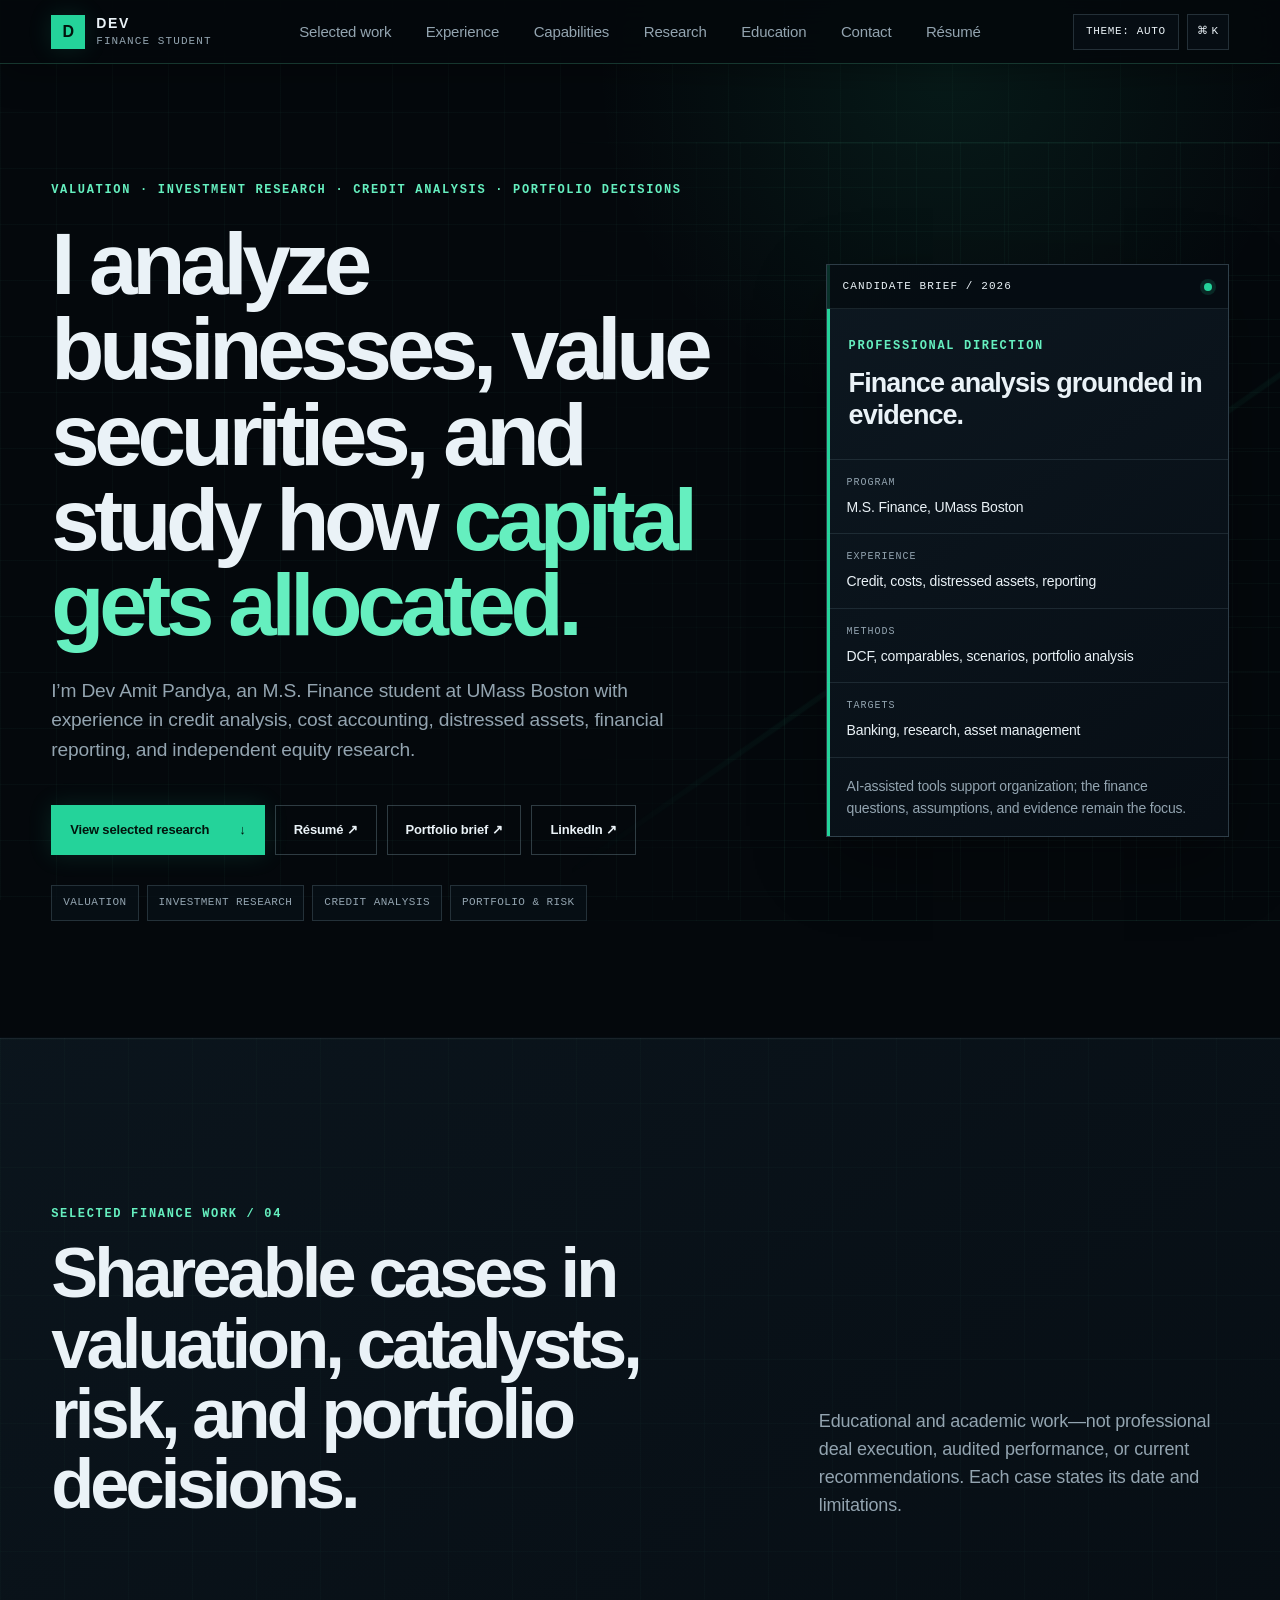
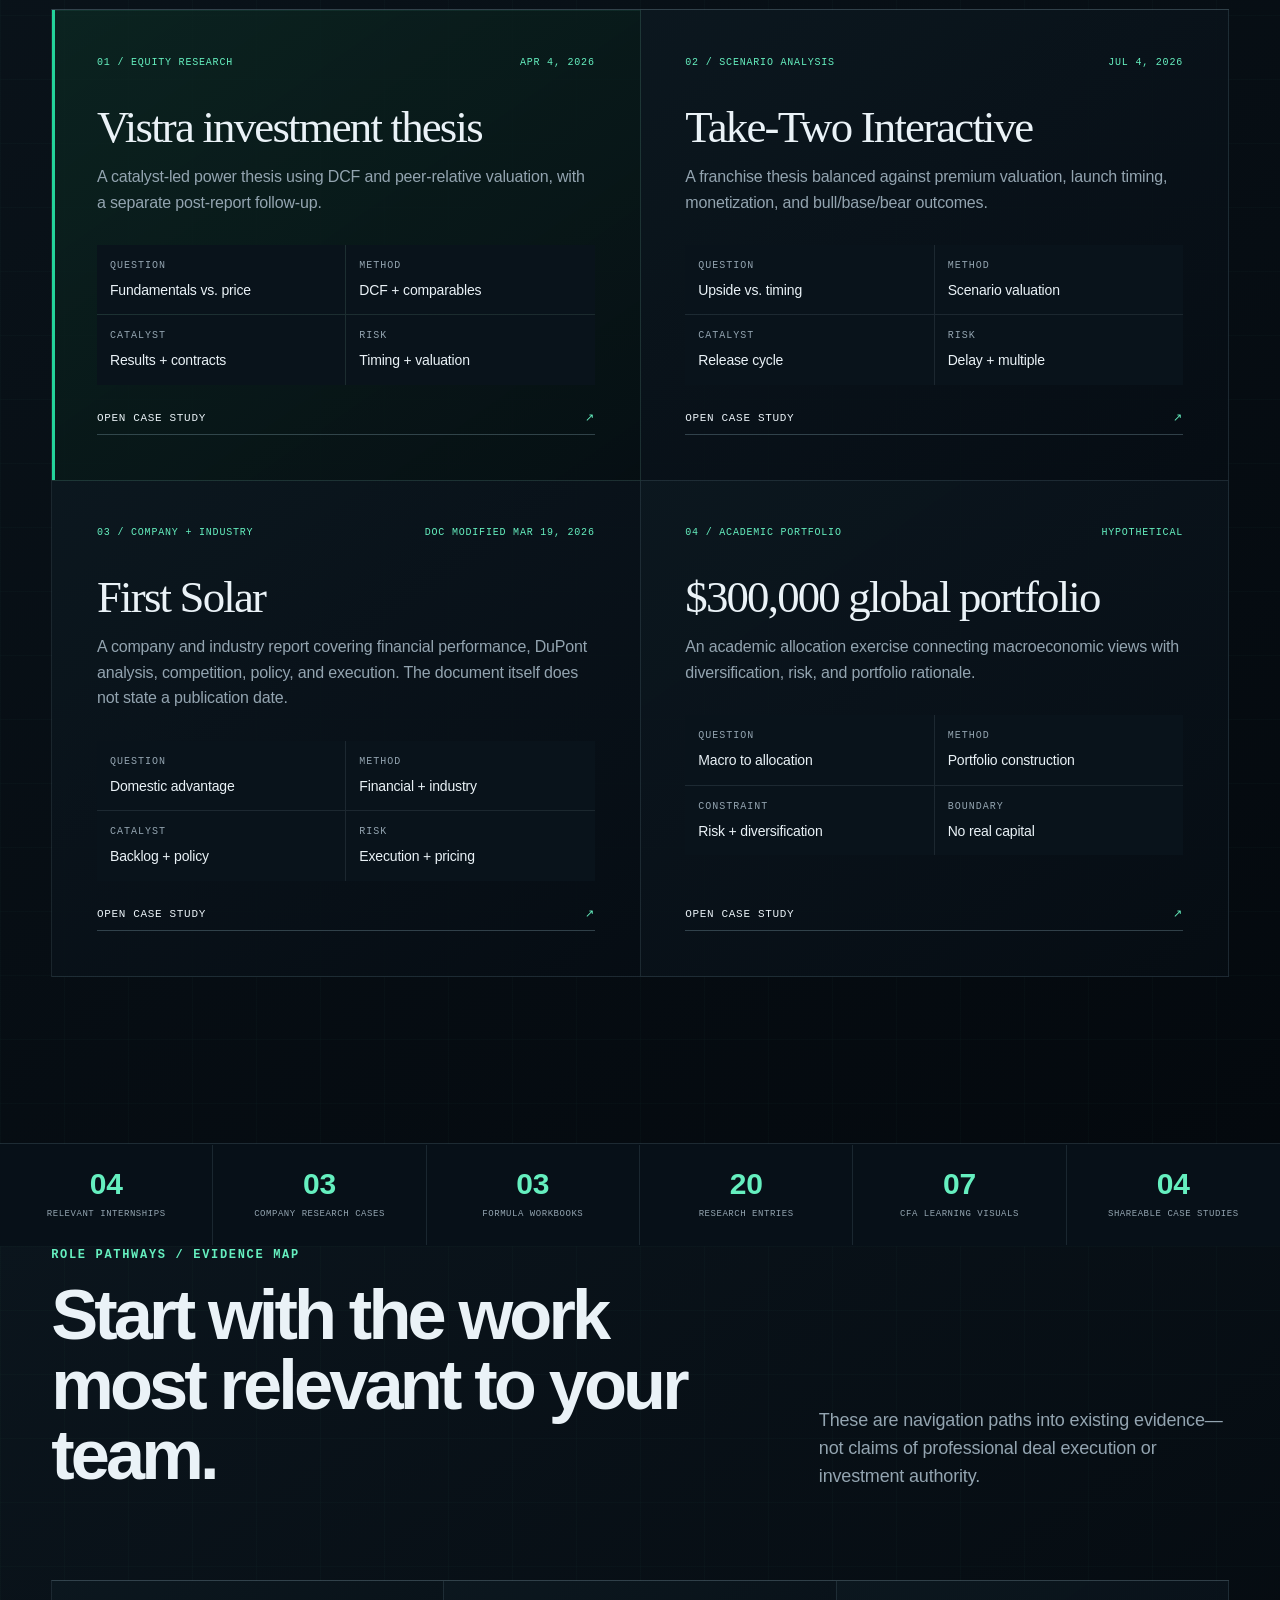
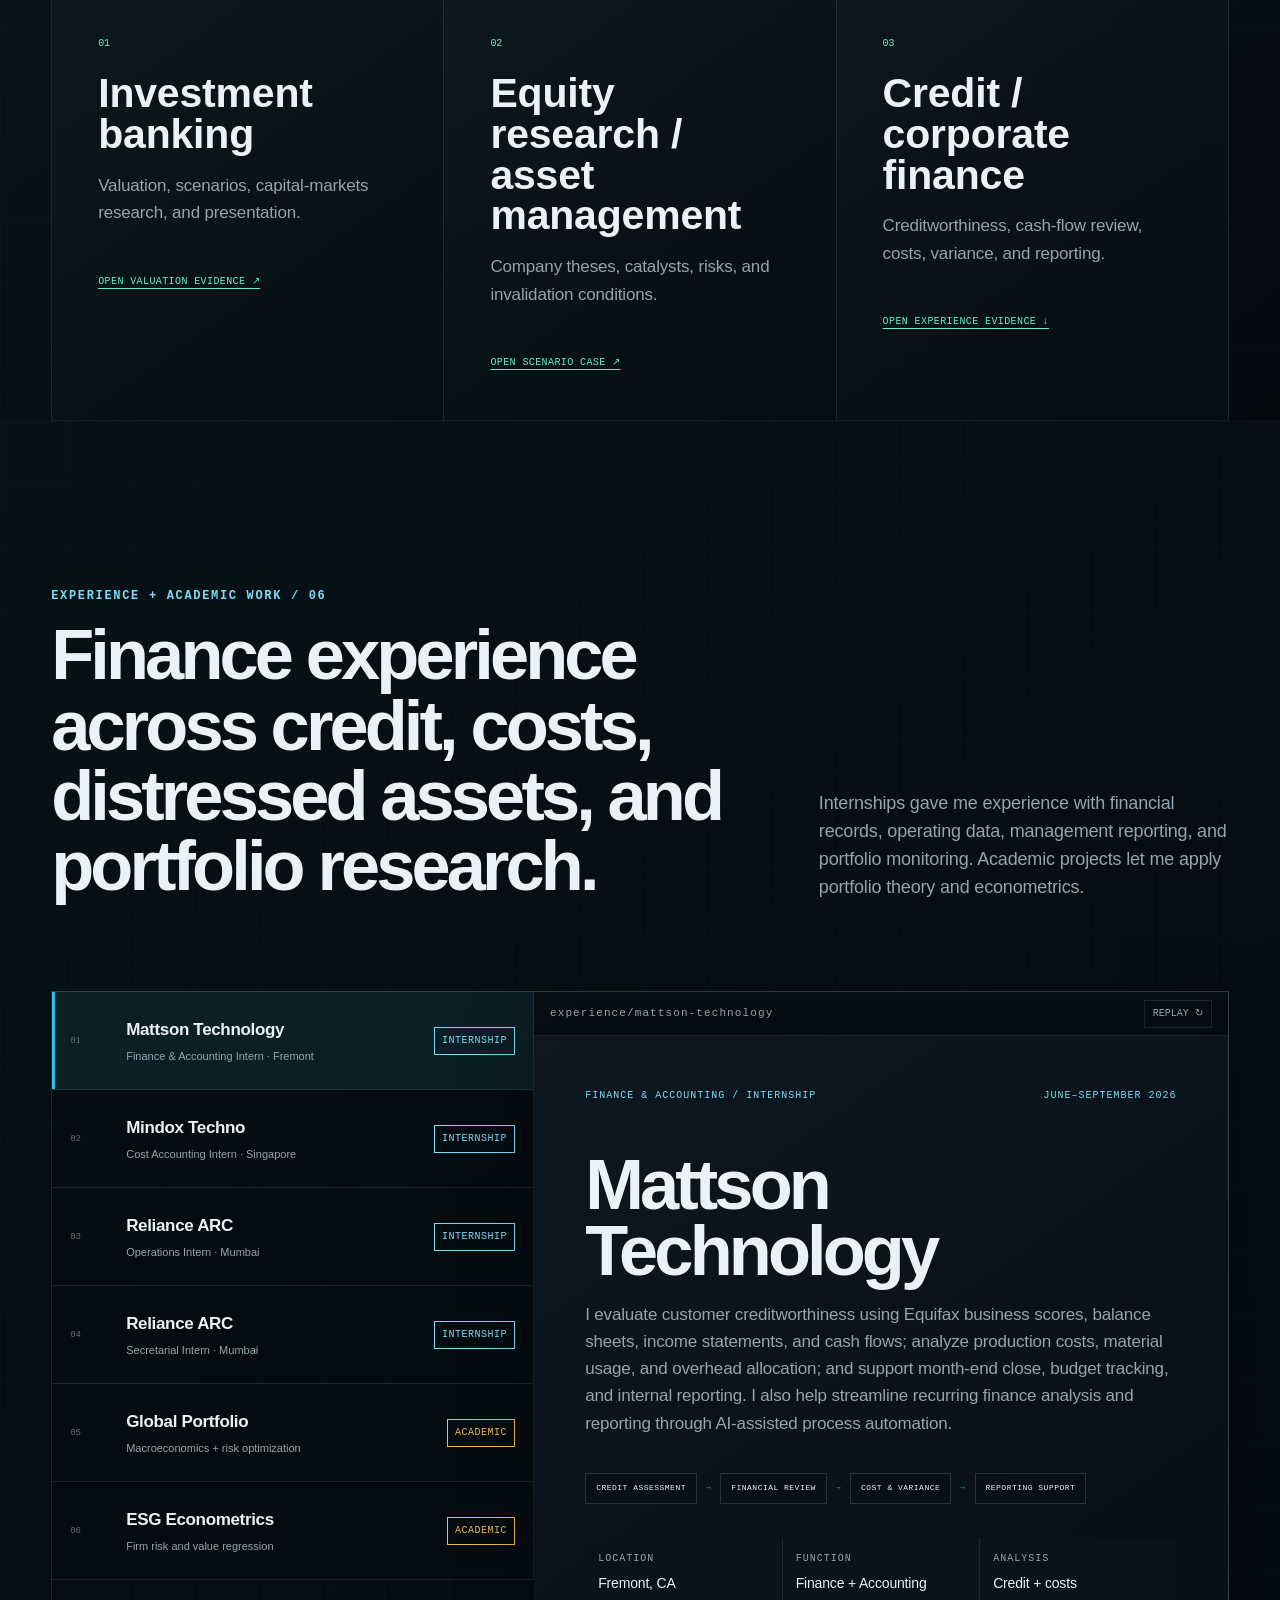
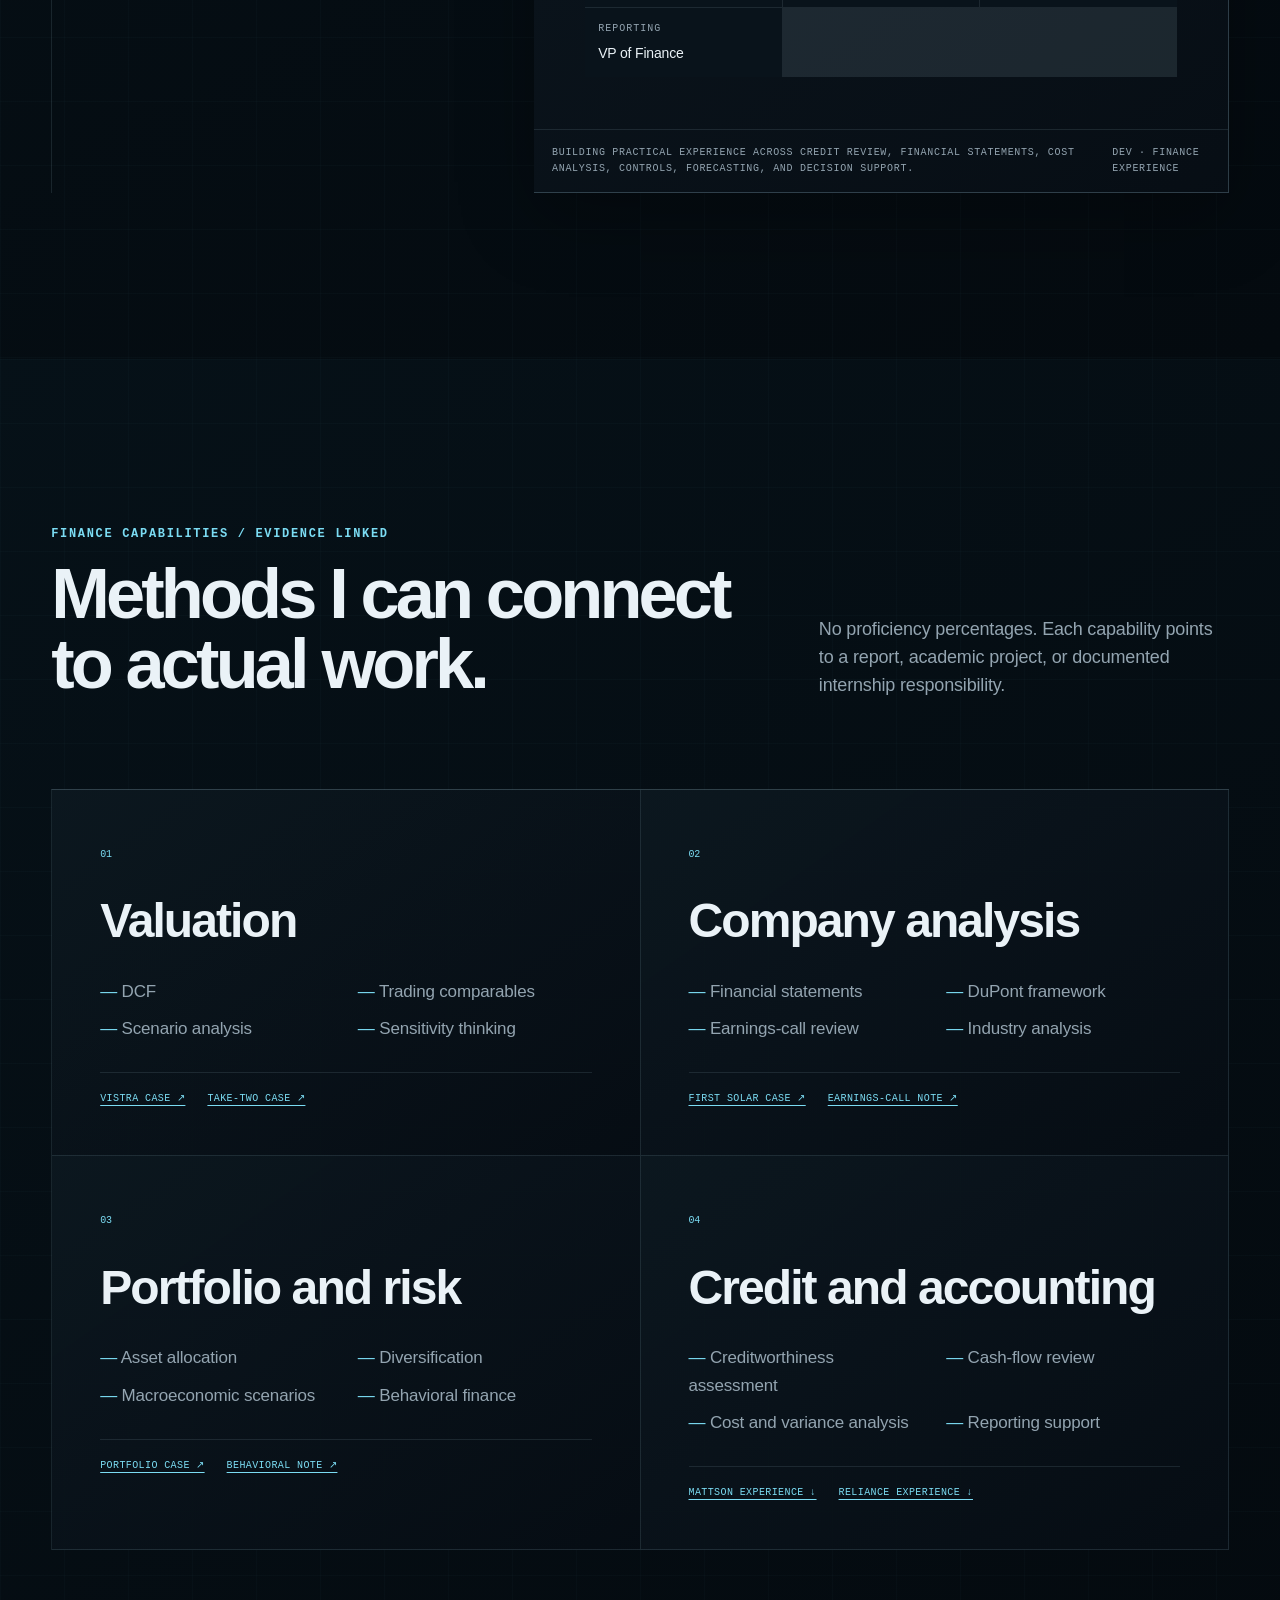
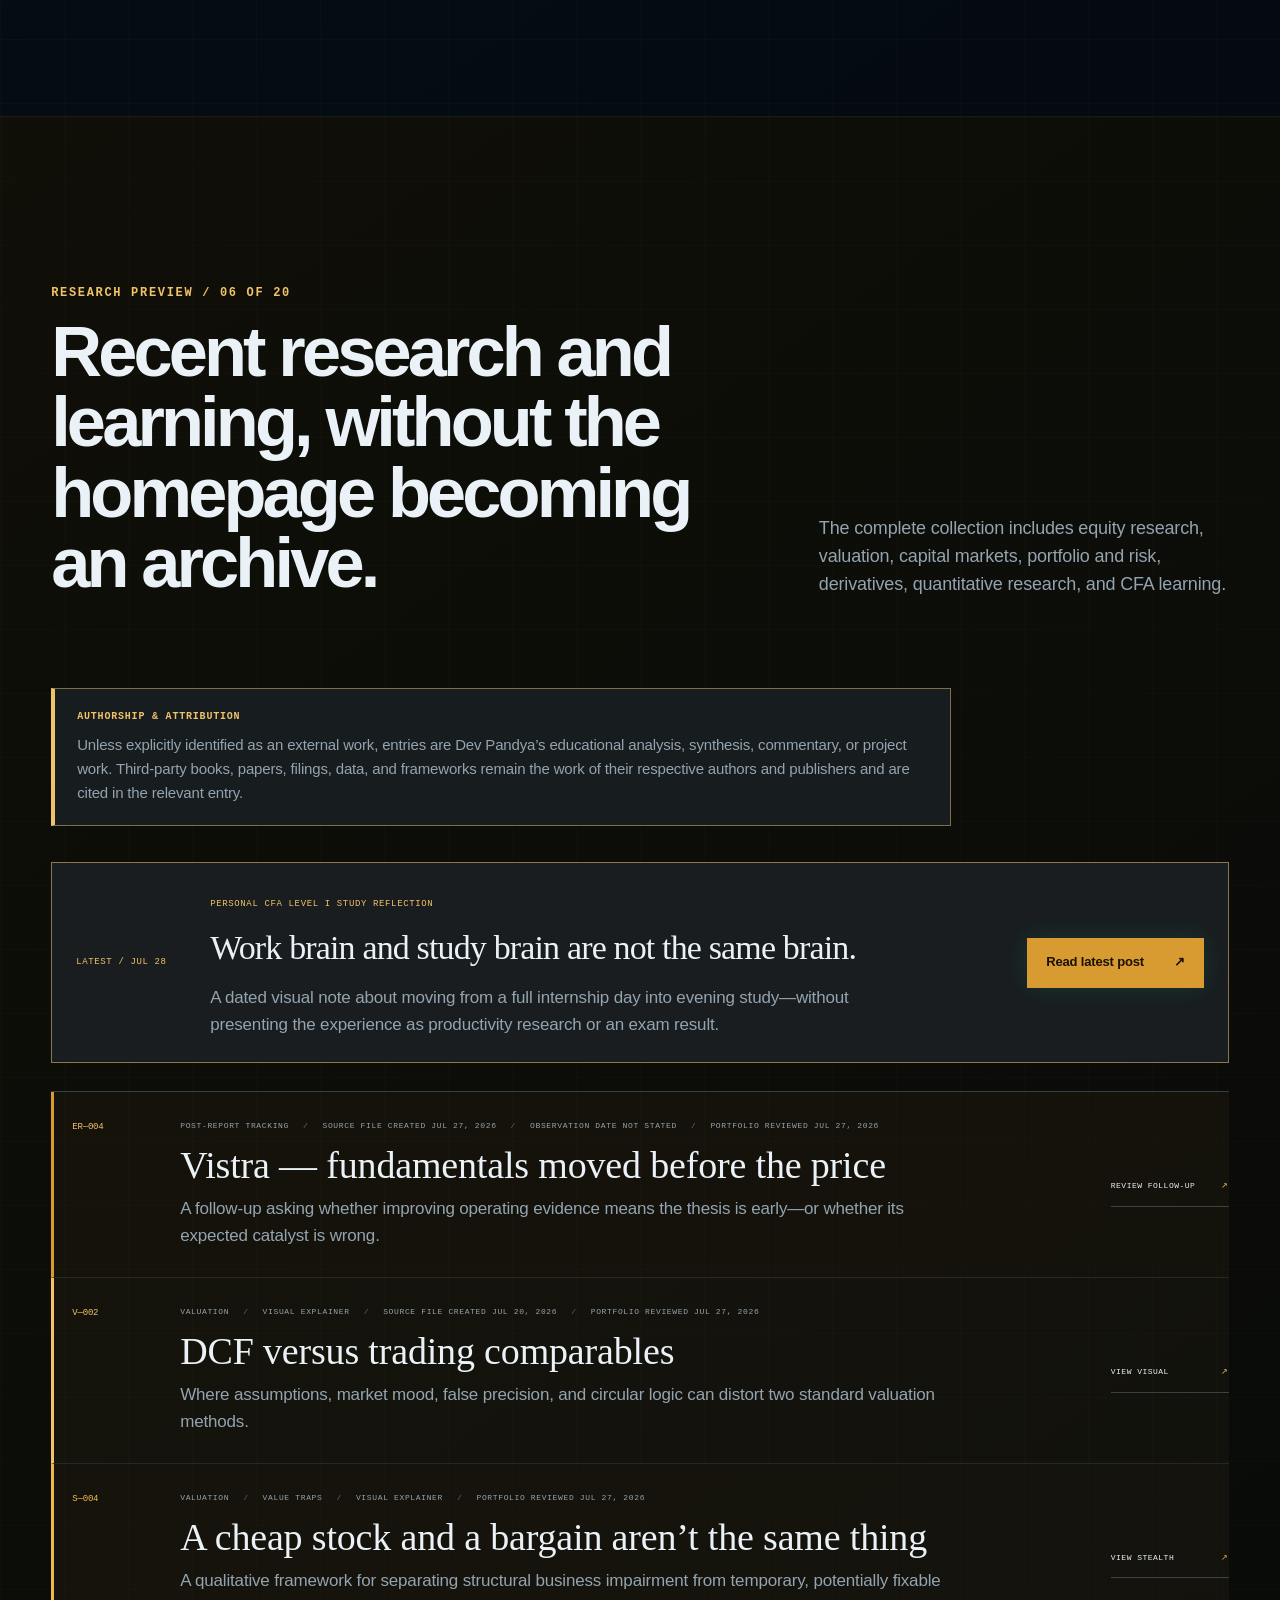
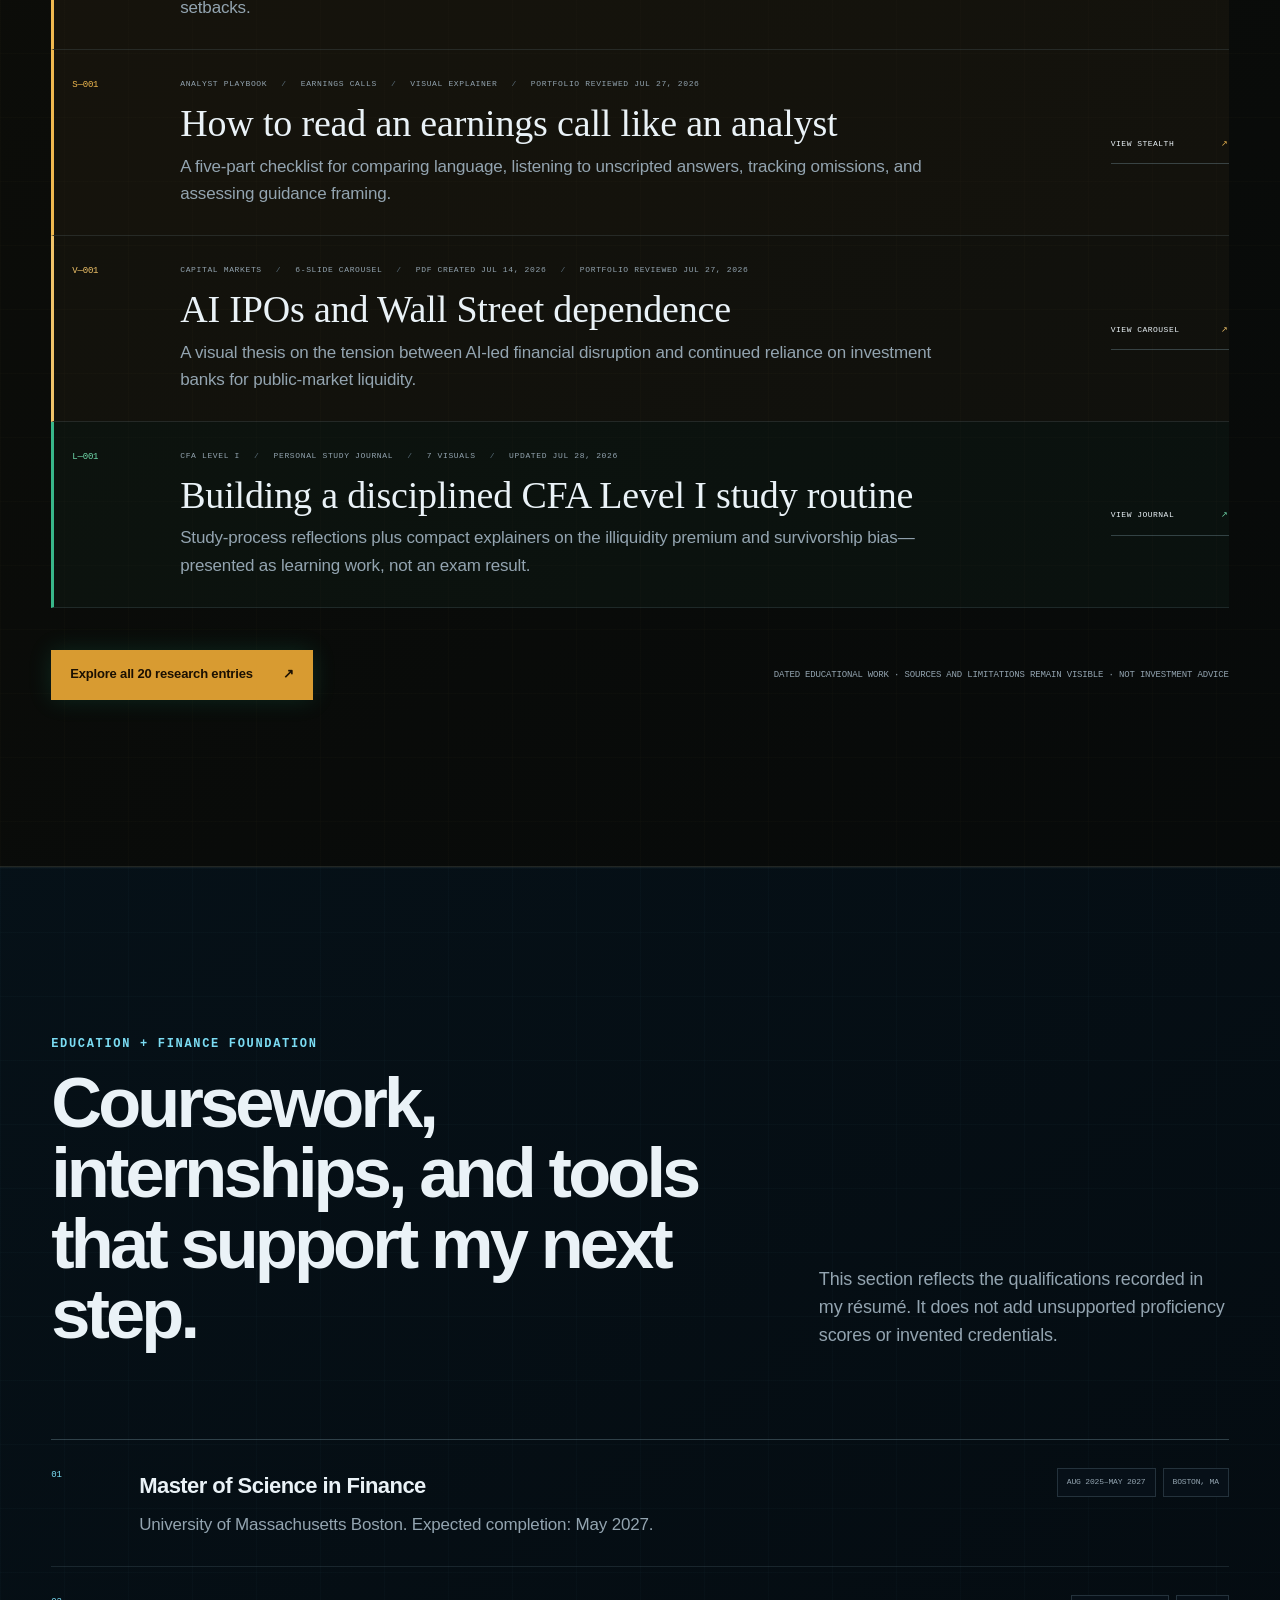
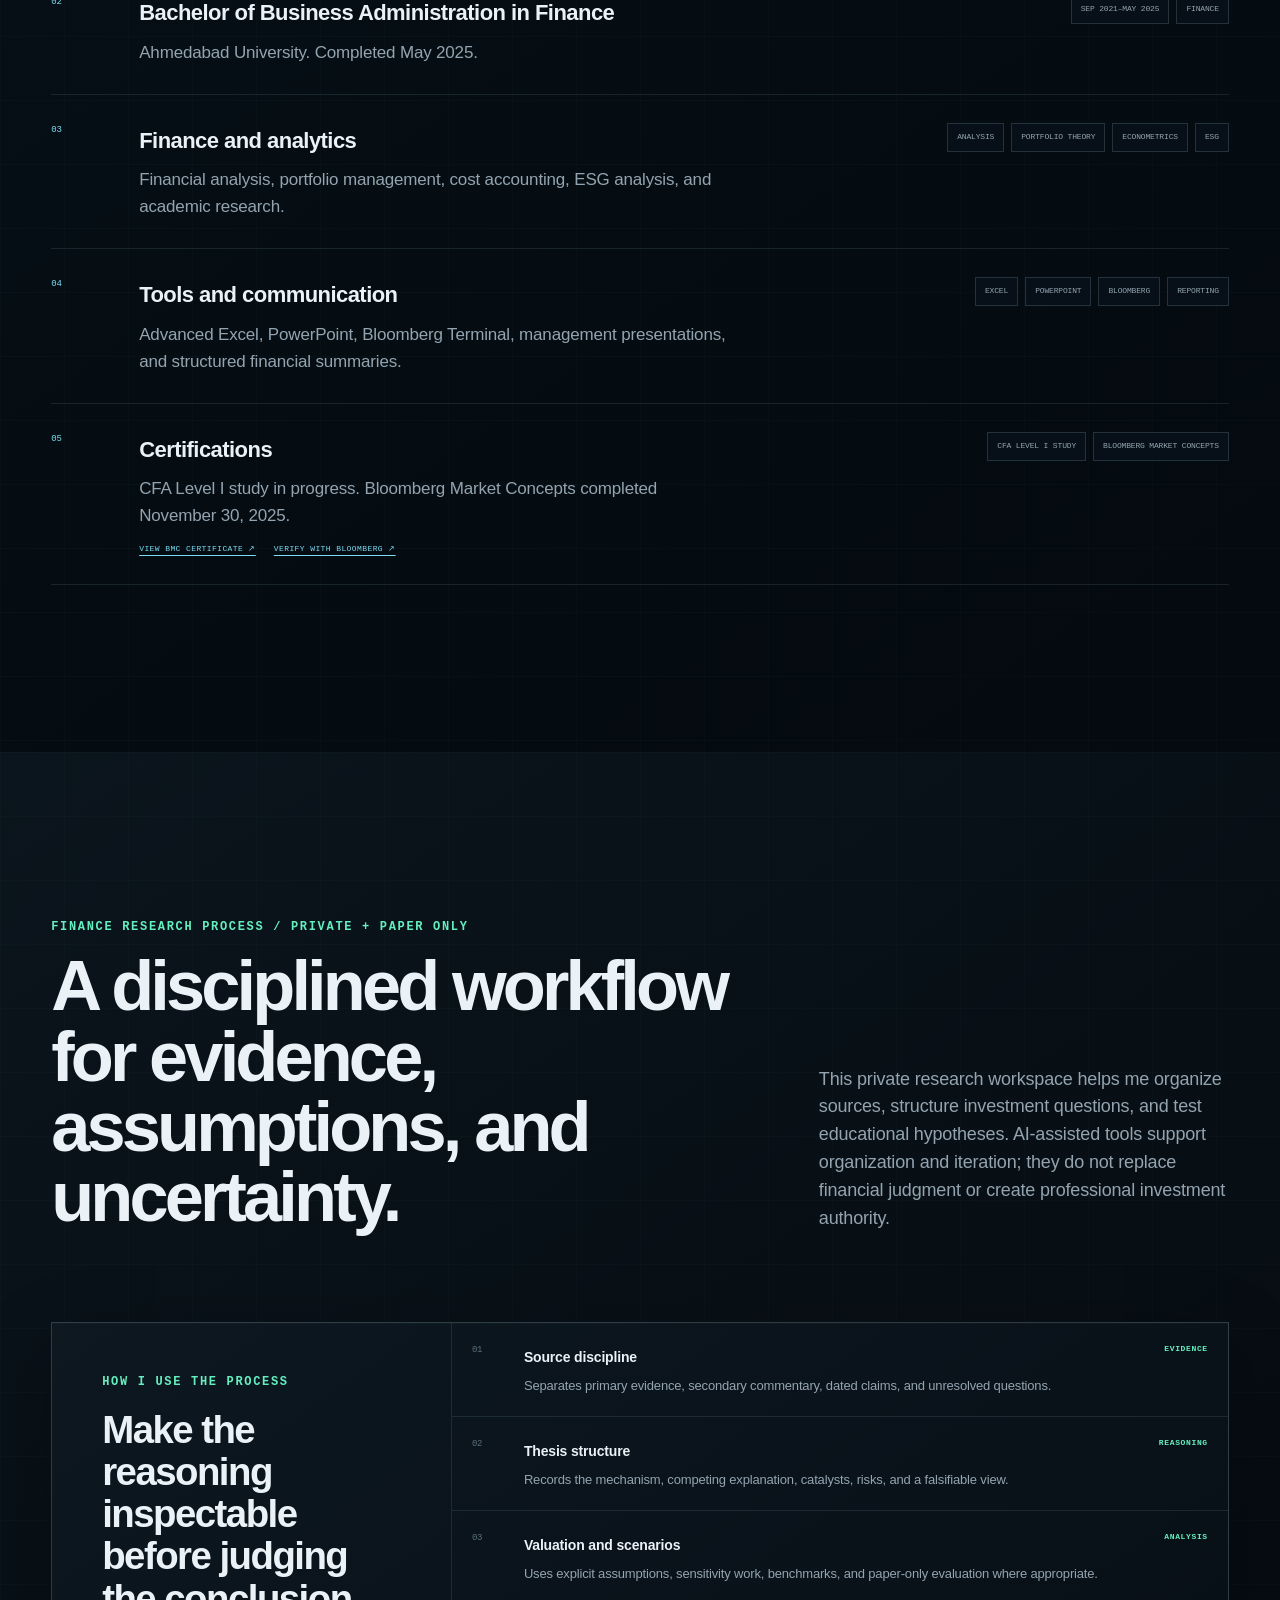
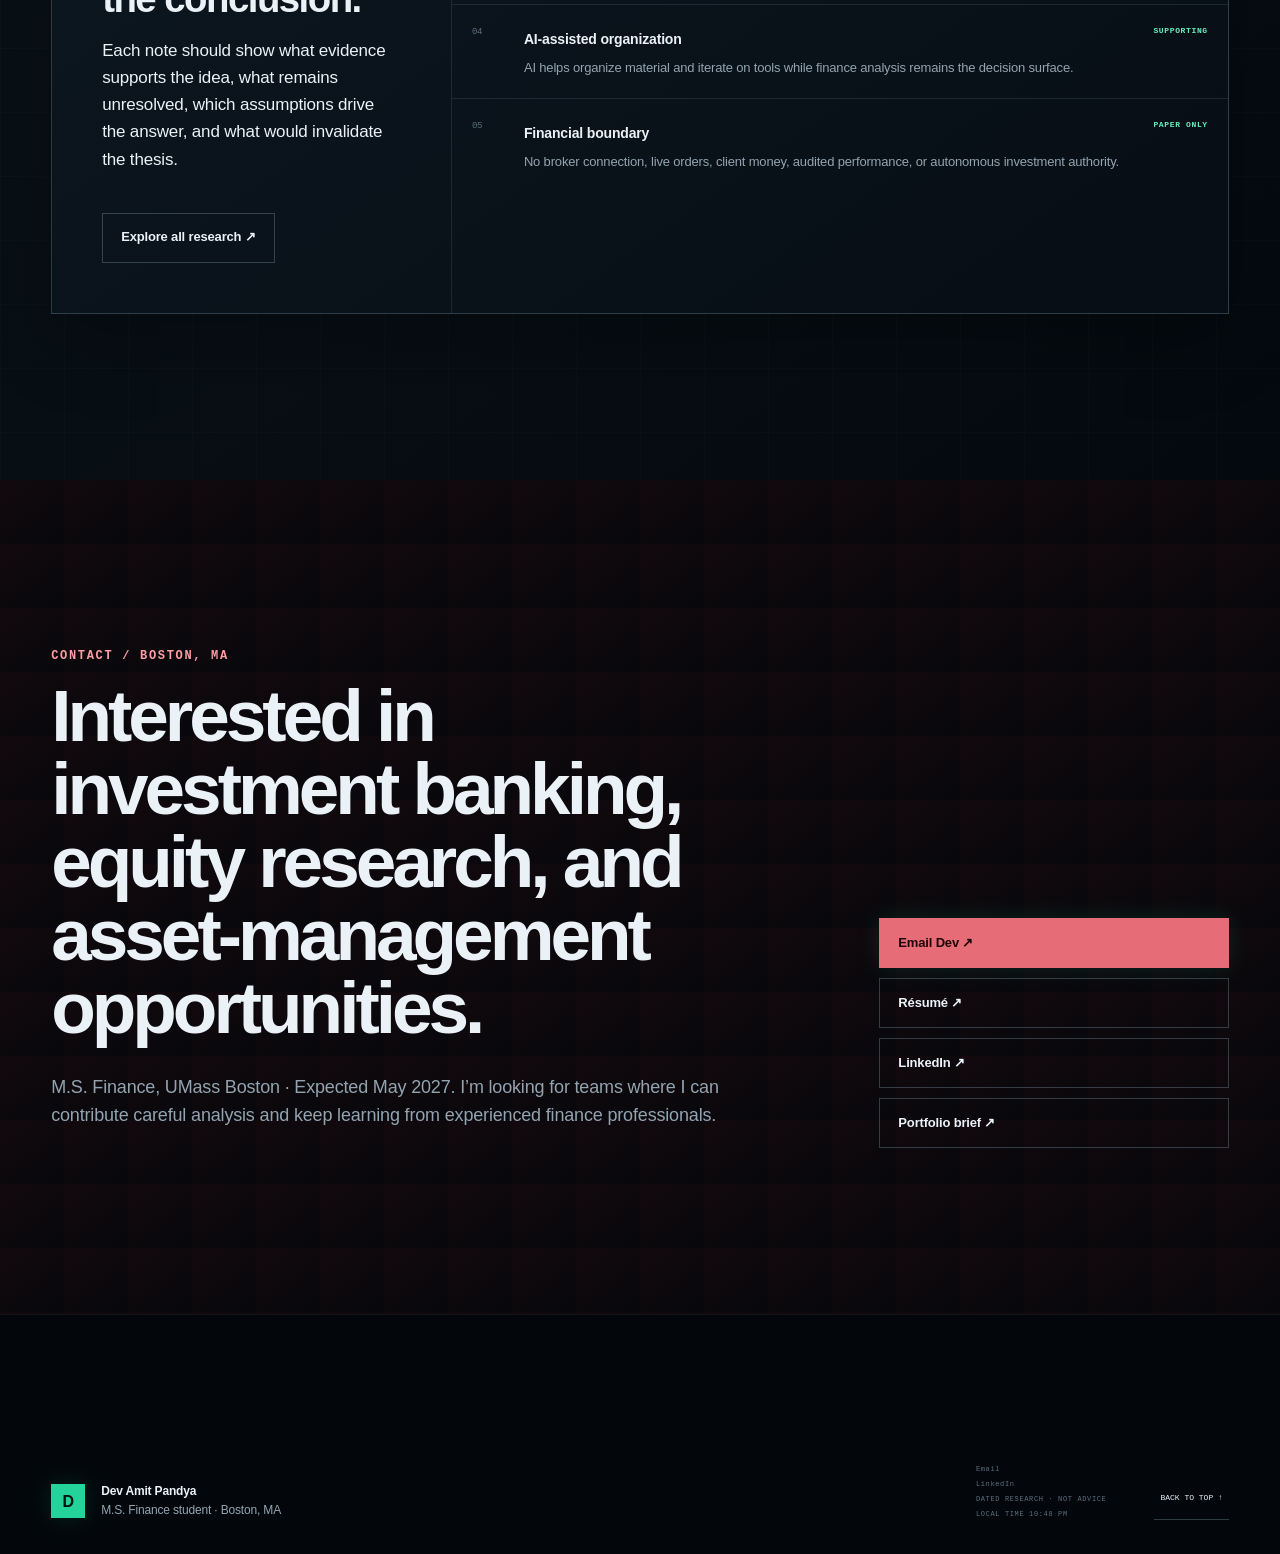
==== commit 46d83dbb: "feat: publish shareable CFA study reflection" ====
--- a/index.html
+++ b/index.html
@@ -17,7 +17,7 @@
   <meta property="og:image:height" content="630">
   <meta name="twitter:card" content="summary_large_image">
   <title>Dev Amit Pandya — Valuation & Investment Research</title>
-  <link rel="stylesheet" href="assets/styles.css?v=20260728">
+  <link rel="stylesheet" href="assets/styles.css?v=20260728b">
 </head>
 <body>
   <a class="skip-link" href="#main">Skip to content</a><div class="reading-progress" aria-hidden="true"><span id="reading-progress"></span></div>
@@ -54,7 +54,7 @@
       <div class="selected-grid reveal">
         <article class="selected-card selected-card-primary"><div class="selected-card-head"><span>01 / EQUITY RESEARCH</span><span>APR 4, 2026</span></div><h3>Vistra investment thesis</h3><p>A catalyst-led power thesis using DCF and peer-relative valuation, with a separate post-report follow-up.</p><dl><div><dt>Question</dt><dd>Fundamentals vs. price</dd></div><div><dt>Method</dt><dd>DCF + comparables</dd></div><div><dt>Catalyst</dt><dd>Results + contracts</dd></div><div><dt>Risk</dt><dd>Timing + valuation</dd></div></dl><a class="selected-action" href="research/vistra/">Open case study <span>↗</span></a></article>
         <article class="selected-card"><div class="selected-card-head"><span>02 / SCENARIO ANALYSIS</span><span>JUL 4, 2026</span></div><h3>Take-Two Interactive</h3><p>A franchise thesis balanced against premium valuation, launch timing, monetization, and bull/base/bear outcomes.</p><dl><div><dt>Question</dt><dd>Upside vs. timing</dd></div><div><dt>Method</dt><dd>Scenario valuation</dd></div><div><dt>Catalyst</dt><dd>Release cycle</dd></div><div><dt>Risk</dt><dd>Delay + multiple</dd></div></dl><a class="selected-action" href="research/take-two/">Open case study <span>↗</span></a></article>
-        <article class="selected-card"><div class="selected-card-head"><span>03 / COMPANY + INDUSTRY</span><span>DATE NOT STATED</span></div><h3>First Solar</h3><p>A company and industry report covering financial performance, DuPont analysis, competition, policy, and execution.</p><dl><div><dt>Question</dt><dd>Domestic advantage</dd></div><div><dt>Method</dt><dd>Financial + industry</dd></div><div><dt>Catalyst</dt><dd>Backlog + policy</dd></div><div><dt>Risk</dt><dd>Execution + pricing</dd></div></dl><a class="selected-action" href="research/first-solar/">Open case study <span>↗</span></a></article>
+        <article class="selected-card"><div class="selected-card-head"><span>03 / COMPANY + INDUSTRY</span><span>DOC MODIFIED MAR 19, 2026</span></div><h3>First Solar</h3><p>A company and industry report covering financial performance, DuPont analysis, competition, policy, and execution. The document itself does not state a publication date.</p><dl><div><dt>Question</dt><dd>Domestic advantage</dd></div><div><dt>Method</dt><dd>Financial + industry</dd></div><div><dt>Catalyst</dt><dd>Backlog + policy</dd></div><div><dt>Risk</dt><dd>Execution + pricing</dd></div></dl><a class="selected-action" href="research/first-solar/">Open case study <span>↗</span></a></article>
         <article class="selected-card"><div class="selected-card-head"><span>04 / ACADEMIC PORTFOLIO</span><span>HYPOTHETICAL</span></div><h3>$300,000 global portfolio</h3><p>An academic allocation exercise connecting macroeconomic views with diversification, risk, and portfolio rationale.</p><dl><div><dt>Question</dt><dd>Macro to allocation</dd></div><div><dt>Method</dt><dd>Portfolio construction</dd></div><div><dt>Constraint</dt><dd>Risk + diversification</dd></div><div><dt>Boundary</dt><dd>No real capital</dd></div></dl><a class="selected-action" href="research/global-portfolio/">Open case study <span>↗</span></a></article>
       </div>
     </section>
@@ -120,7 +120,8 @@
     <section class="research research-preview section-shell" id="research" aria-labelledby="research-title">
       <header class="section-heading reveal"><div><p class="eyebrow">RESEARCH PREVIEW / 06 OF 20</p><h2 id="research-title">Recent research and learning, without the homepage becoming an archive.</h2></div><p>The complete collection includes equity research, valuation, capital markets, portfolio and risk, derivatives, quantitative research, and CFA learning.</p></header>
       <aside class="archive-attribution reveal"><strong>Authorship &amp; attribution</strong><p>Unless explicitly identified as an external work, entries are Dev Pandya’s educational analysis, synthesis, commentary, or project work. Third-party books, papers, filings, data, and frameworks remain the work of their respective authors and publishers and are cited in the relevant entry.</p></aside>
-      <div class="research-list reveal"><article class="research-row is-report" data-topic="equity-research"><div class="note-index">ER—004</div><div class="note-main"><div class="note-meta"><span>Post-report tracking</span><span>Date not stated</span><span>Visual follow-up</span><span>Portfolio reviewed Jul 27, 2026</span></div><h3>Vistra — fundamentals moved before the price</h3><p>A follow-up asking whether improving operating evidence means the thesis is early—or whether its expected catalyst is wrong.</p></div><button class="note-open" type="button" data-note="vistrafollowup">Review follow-up <span>↗</span></button></article><article class="research-row is-visual" data-topic="valuation"><div class="note-index">V—002</div><div class="note-main"><div class="note-meta"><span>Valuation</span><span>Visual explainer</span><span>Method comparison</span><span>Portfolio reviewed Jul 27, 2026</span></div><h3>DCF versus trading comparables</h3><p>Where assumptions, market mood, false precision, and circular logic can distort two standard valuation methods.</p></div><button class="note-open" type="button" data-note="dcfcomps">View visual <span>↗</span></button></article><article class="research-row is-stealth" data-topic="valuation"><div class="note-index">S—004</div><div class="note-main"><div class="note-meta"><span>Valuation</span><span>Value traps</span><span>Visual explainer</span><span>Portfolio reviewed Jul 27, 2026</span></div><h3>A cheap stock and a bargain aren’t the same thing</h3><p>A qualitative framework for separating structural business impairment from temporary, potentially fixable setbacks.</p></div><button class="note-open" type="button" data-note="stealthvalue">View Stealth <span>↗</span></button></article><article class="research-row is-stealth" data-topic="equity-research"><div class="note-index">S—001</div><div class="note-main"><div class="note-meta"><span>Analyst playbook</span><span>Earnings calls</span><span>Visual explainer</span><span>Portfolio reviewed Jul 27, 2026</span></div><h3>How to read an earnings call like an analyst</h3><p>A five-part checklist for comparing language, listening to unscripted answers, tracking omissions, and assessing guidance framing.</p></div><button class="note-open" type="button" data-note="stealthcall">View Stealth <span>↗</span></button></article><article class="research-row is-visual" data-topic="capital-markets"><div class="note-index">V—001</div><div class="note-main"><div class="note-meta"><span>Capital markets</span><span>6-slide carousel</span><span>Date not stated</span><span>Portfolio reviewed Jul 27, 2026</span></div><h3>AI IPOs and Wall Street dependence</h3><p>A visual thesis on the tension between AI-led financial disruption and continued reliance on investment banks for public-market liquidity.</p></div><button class="note-open" type="button" data-note="aiipo">View carousel <span>↗</span></button></article><article class="research-row is-learning" data-topic="cfa-learning"><div class="note-index">L—001</div><div class="note-main"><div class="note-meta"><span>CFA Level I</span><span>Personal study journal</span><span>7 visuals</span><span>Updated Jul 28, 2026</span></div><h3>Building a disciplined CFA Level I study routine</h3><p>Study-process reflections plus compact explainers on the illiquidity premium and survivorship bias—presented as learning work, not an exam result.</p></div><button class="note-open" type="button" data-note="cfajourney">View journal <span>↗</span></button></article></div>
+      <article class="latest-update reveal" aria-labelledby="latest-update-title"><div class="latest-update-index">LATEST / JUL 28</div><div class="latest-update-copy"><span>PERSONAL CFA LEVEL I STUDY REFLECTION</span><h3 id="latest-update-title">Work brain and study brain are not the same brain.</h3><p>A dated visual note about moving from a full internship day into evening study—without presenting the experience as productivity research or an exam result.</p></div><a class="button button-primary" href="research/work-brain-vs-study-brain/">Read latest post <span>↗</span></a></article>
+      <div class="research-list reveal"><article class="research-row is-report" data-topic="equity-research"><div class="note-index">ER—004</div><div class="note-main"><div class="note-meta"><span>Post-report tracking</span><span>Source file created Jul 27, 2026</span><span>Observation date not stated</span><span>Portfolio reviewed Jul 27, 2026</span></div><h3>Vistra — fundamentals moved before the price</h3><p>A follow-up asking whether improving operating evidence means the thesis is early—or whether its expected catalyst is wrong.</p></div><button class="note-open" type="button" data-note="vistrafollowup">Review follow-up <span>↗</span></button></article><article class="research-row is-visual" data-topic="valuation"><div class="note-index">V—002</div><div class="note-main"><div class="note-meta"><span>Valuation</span><span>Visual explainer</span><span>Source file created Jul 20, 2026</span><span>Portfolio reviewed Jul 27, 2026</span></div><h3>DCF versus trading comparables</h3><p>Where assumptions, market mood, false precision, and circular logic can distort two standard valuation methods.</p></div><button class="note-open" type="button" data-note="dcfcomps">View visual <span>↗</span></button></article><article class="research-row is-stealth" data-topic="valuation"><div class="note-index">S—004</div><div class="note-main"><div class="note-meta"><span>Valuation</span><span>Value traps</span><span>Visual explainer</span><span>Portfolio reviewed Jul 27, 2026</span></div><h3>A cheap stock and a bargain aren’t the same thing</h3><p>A qualitative framework for separating structural business impairment from temporary, potentially fixable setbacks.</p></div><button class="note-open" type="button" data-note="stealthvalue">View Stealth <span>↗</span></button></article><article class="research-row is-stealth" data-topic="equity-research"><div class="note-index">S—001</div><div class="note-main"><div class="note-meta"><span>Analyst playbook</span><span>Earnings calls</span><span>Visual explainer</span><span>Portfolio reviewed Jul 27, 2026</span></div><h3>How to read an earnings call like an analyst</h3><p>A five-part checklist for comparing language, listening to unscripted answers, tracking omissions, and assessing guidance framing.</p></div><button class="note-open" type="button" data-note="stealthcall">View Stealth <span>↗</span></button></article><article class="research-row is-visual" data-topic="capital-markets"><div class="note-index">V—001</div><div class="note-main"><div class="note-meta"><span>Capital markets</span><span>6-slide carousel</span><span>PDF created Jul 14, 2026</span><span>Portfolio reviewed Jul 27, 2026</span></div><h3>AI IPOs and Wall Street dependence</h3><p>A visual thesis on the tension between AI-led financial disruption and continued reliance on investment banks for public-market liquidity.</p></div><button class="note-open" type="button" data-note="aiipo">View carousel <span>↗</span></button></article><article class="research-row is-learning" data-topic="cfa-learning"><div class="note-index">L—001</div><div class="note-main"><div class="note-meta"><span>CFA Level I</span><span>Personal study journal</span><span>7 visuals</span><span>Updated Jul 28, 2026</span></div><h3>Building a disciplined CFA Level I study routine</h3><p>Study-process reflections plus compact explainers on the illiquidity premium and survivorship bias—presented as learning work, not an exam result.</p></div><button class="note-open" type="button" data-note="cfajourney">View journal <span>↗</span></button></article></div>
       <div class="archive-cta reveal"><a class="button button-primary" href="research/">Explore all 20 research entries <span>↗</span></a><p>Dated educational work · sources and limitations remain visible · not investment advice</p></div>
     </section>
     <section class="capabilities section-shell" id="foundation" aria-labelledby="foundation-title">
--- a/assets/styles.css
+++ b/assets/styles.css
@@ -412,6 +412,15 @@
 .toolkit-grid a { color: var(--accent-strong); font-family: var(--mono); font-size: 10px; letter-spacing: .04em; text-transform: uppercase; text-underline-offset: 4px; }
 
 .research-preview .research-row { min-height: 150px; }
+.latest-update { display: grid; grid-template-columns: 110px minmax(0,1fr) auto; align-items: center; gap: 24px; margin: 28px 0; padding: 24px; border: 1px solid color-mix(in srgb,var(--accent-strong) 48%,var(--line)); background: color-mix(in srgb,var(--accent-strong) 7%,var(--bg-raised)); }
+.latest-update-index, .latest-update-copy > span { color: var(--accent-strong); font-family: var(--mono); font-size: 9px; letter-spacing: .07em; text-transform: uppercase; }
+.latest-update-copy h3 { margin: 7px 0 8px; font-family: var(--serif); font-size: clamp(24px,2.7vw,34px); font-weight: 500; letter-spacing: -.025em; }
+.latest-update-copy p { max-width: 720px; margin: 0; color: var(--muted); }
+.latest-update .button { white-space: nowrap; }
+.study-transcript { margin: 24px 0; padding: 24px; border-left: 4px solid var(--accent-strong); background: var(--bg-raised); }
+.study-transcript p { margin: 0 0 12px; }
+.study-transcript p:last-child { margin-bottom: 0; }
+@media (max-width: 700px) { .latest-update { grid-template-columns: 1fr; gap: 14px; } .latest-update .button { width: 100%; } }
 .archive-cta { display: flex; align-items: center; justify-content: space-between; gap: 24px; margin-top: 42px; }
 .archive-cta p { max-width: 500px; margin: 0; color: var(--muted); font-family: var(--mono); font-size: 9px; text-transform: uppercase; }
 
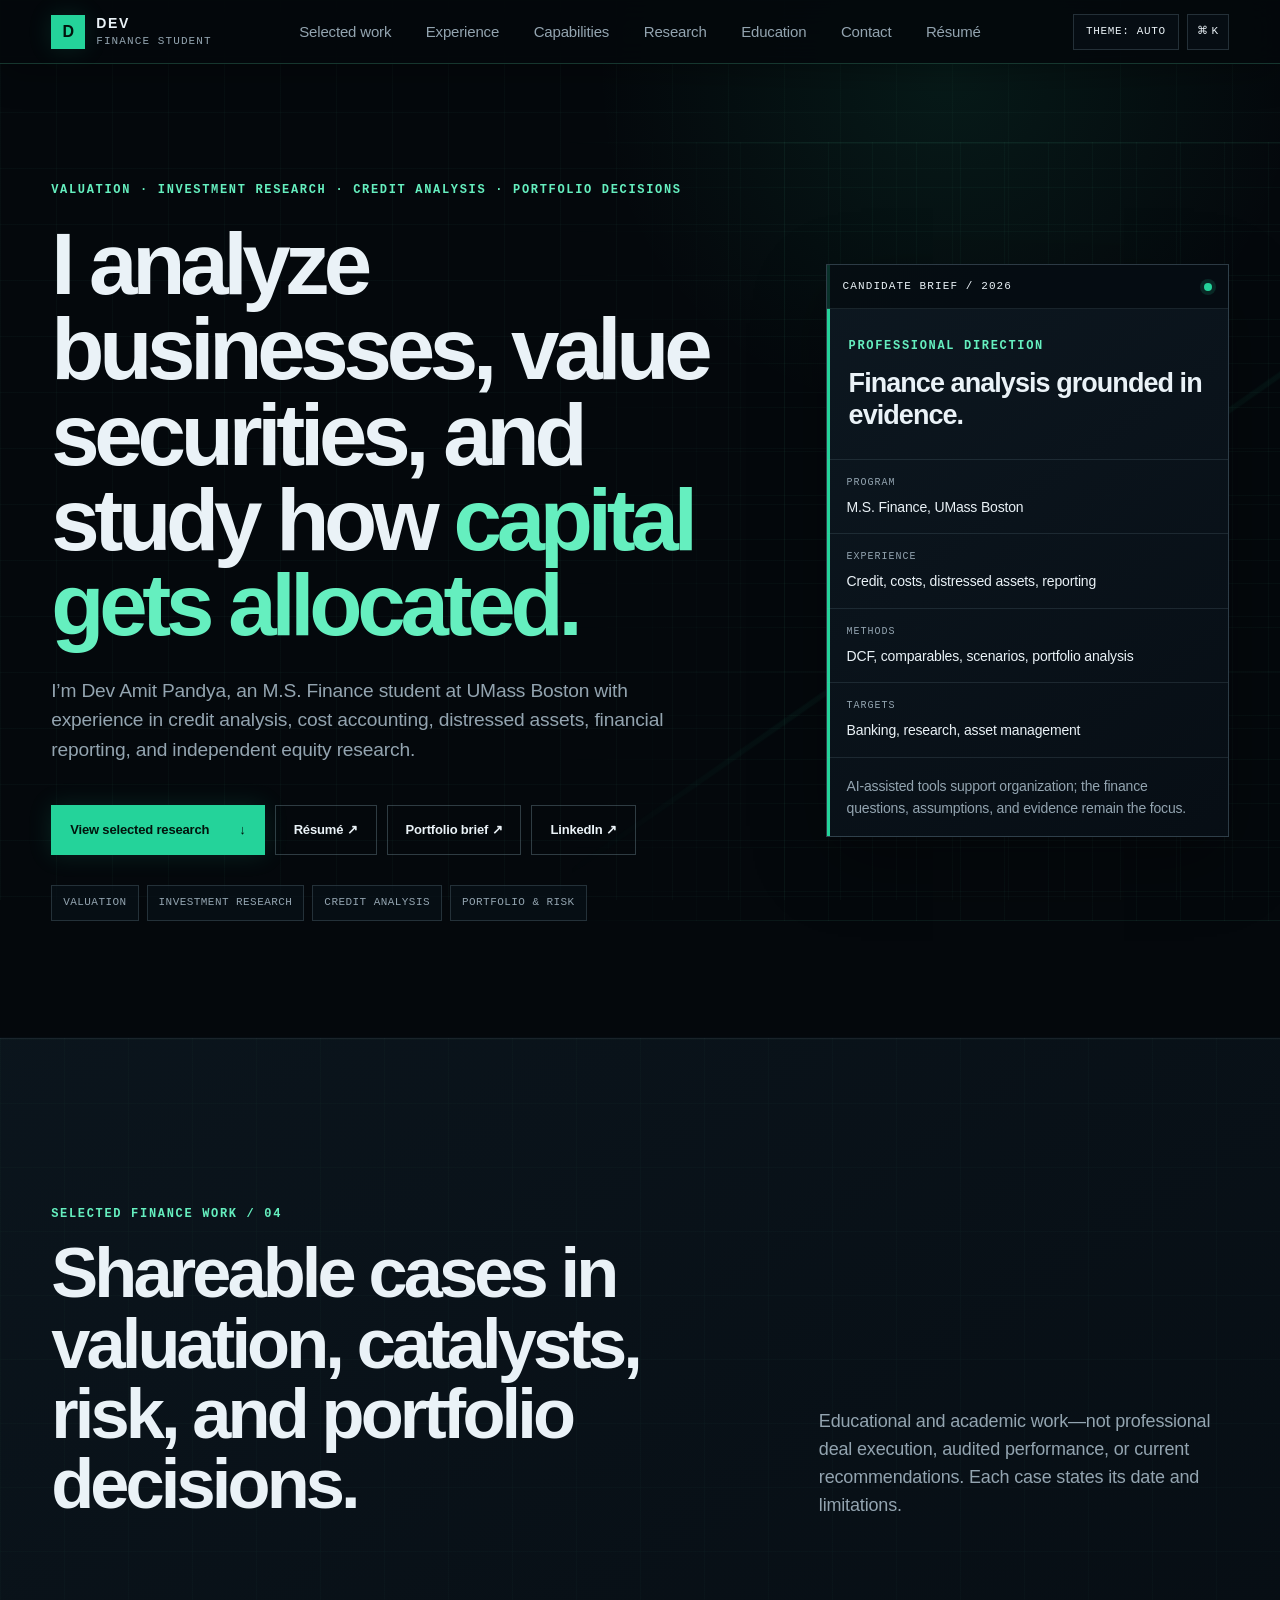
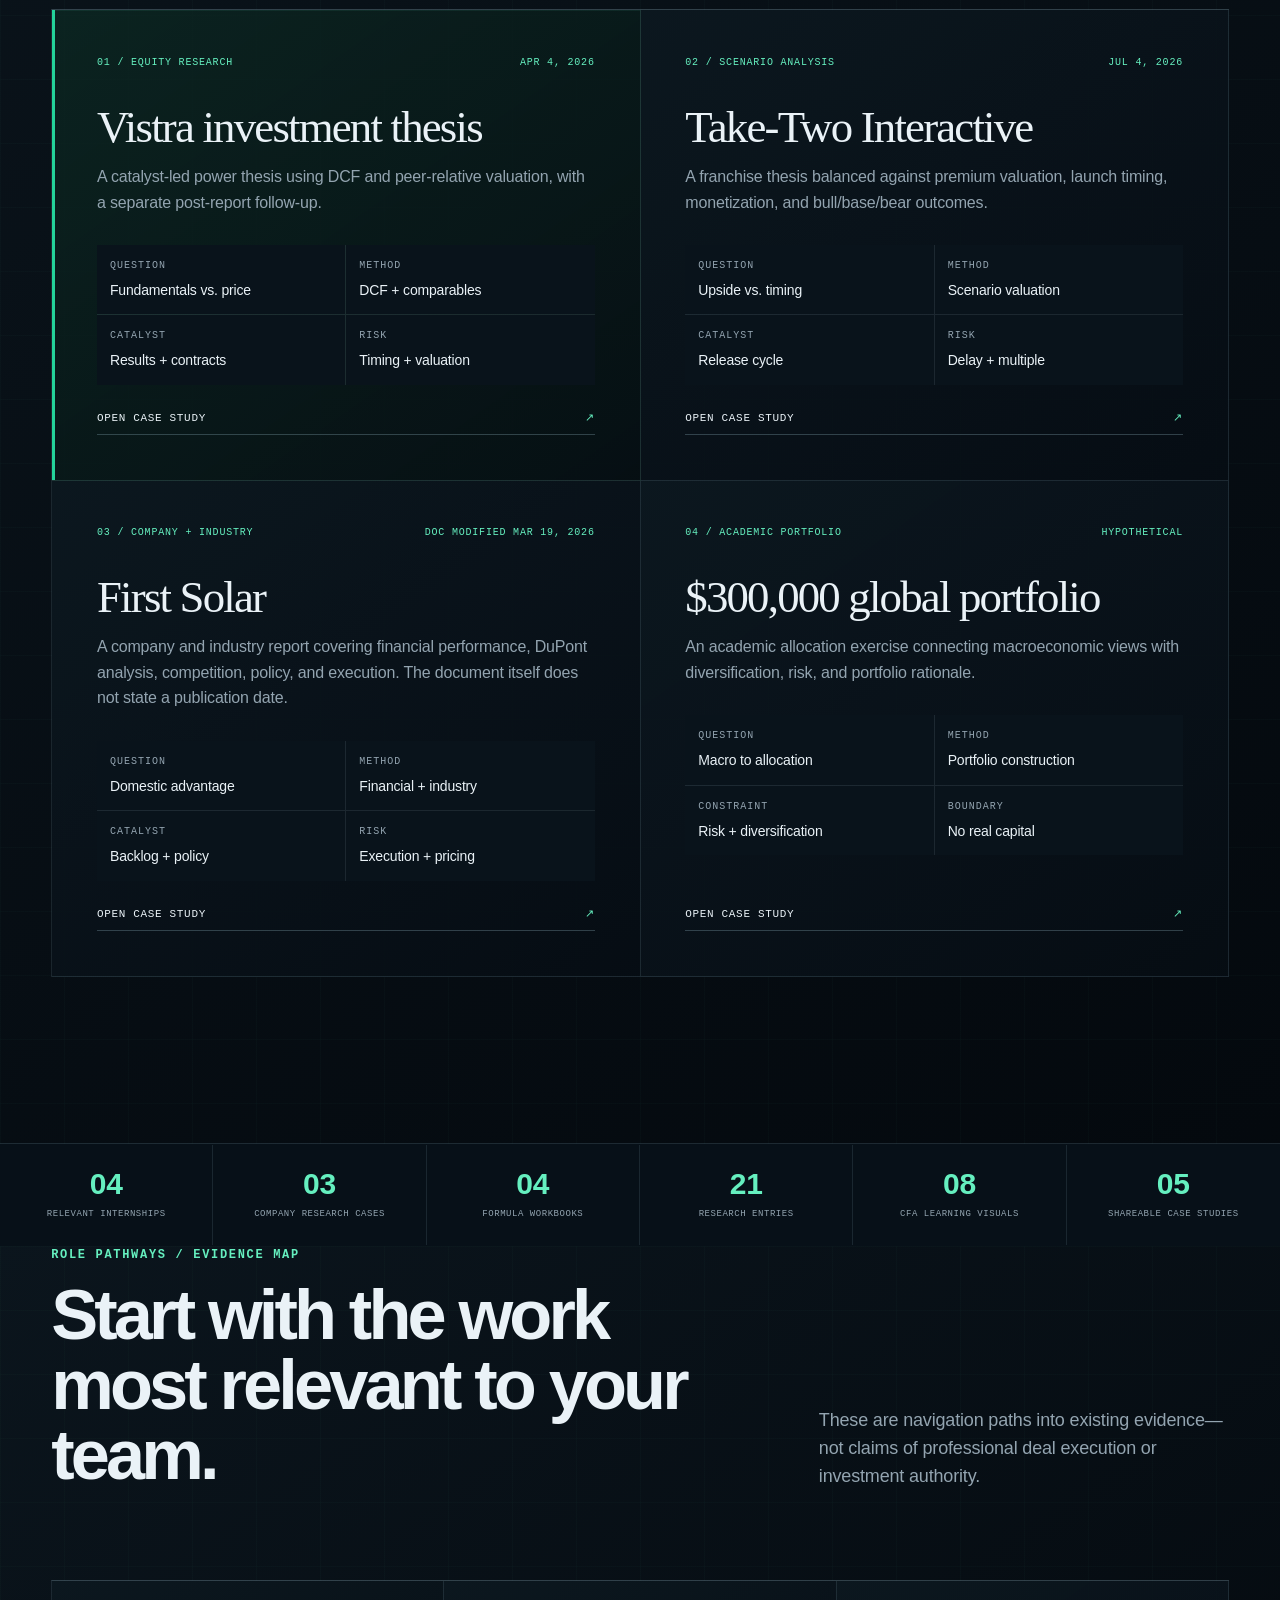
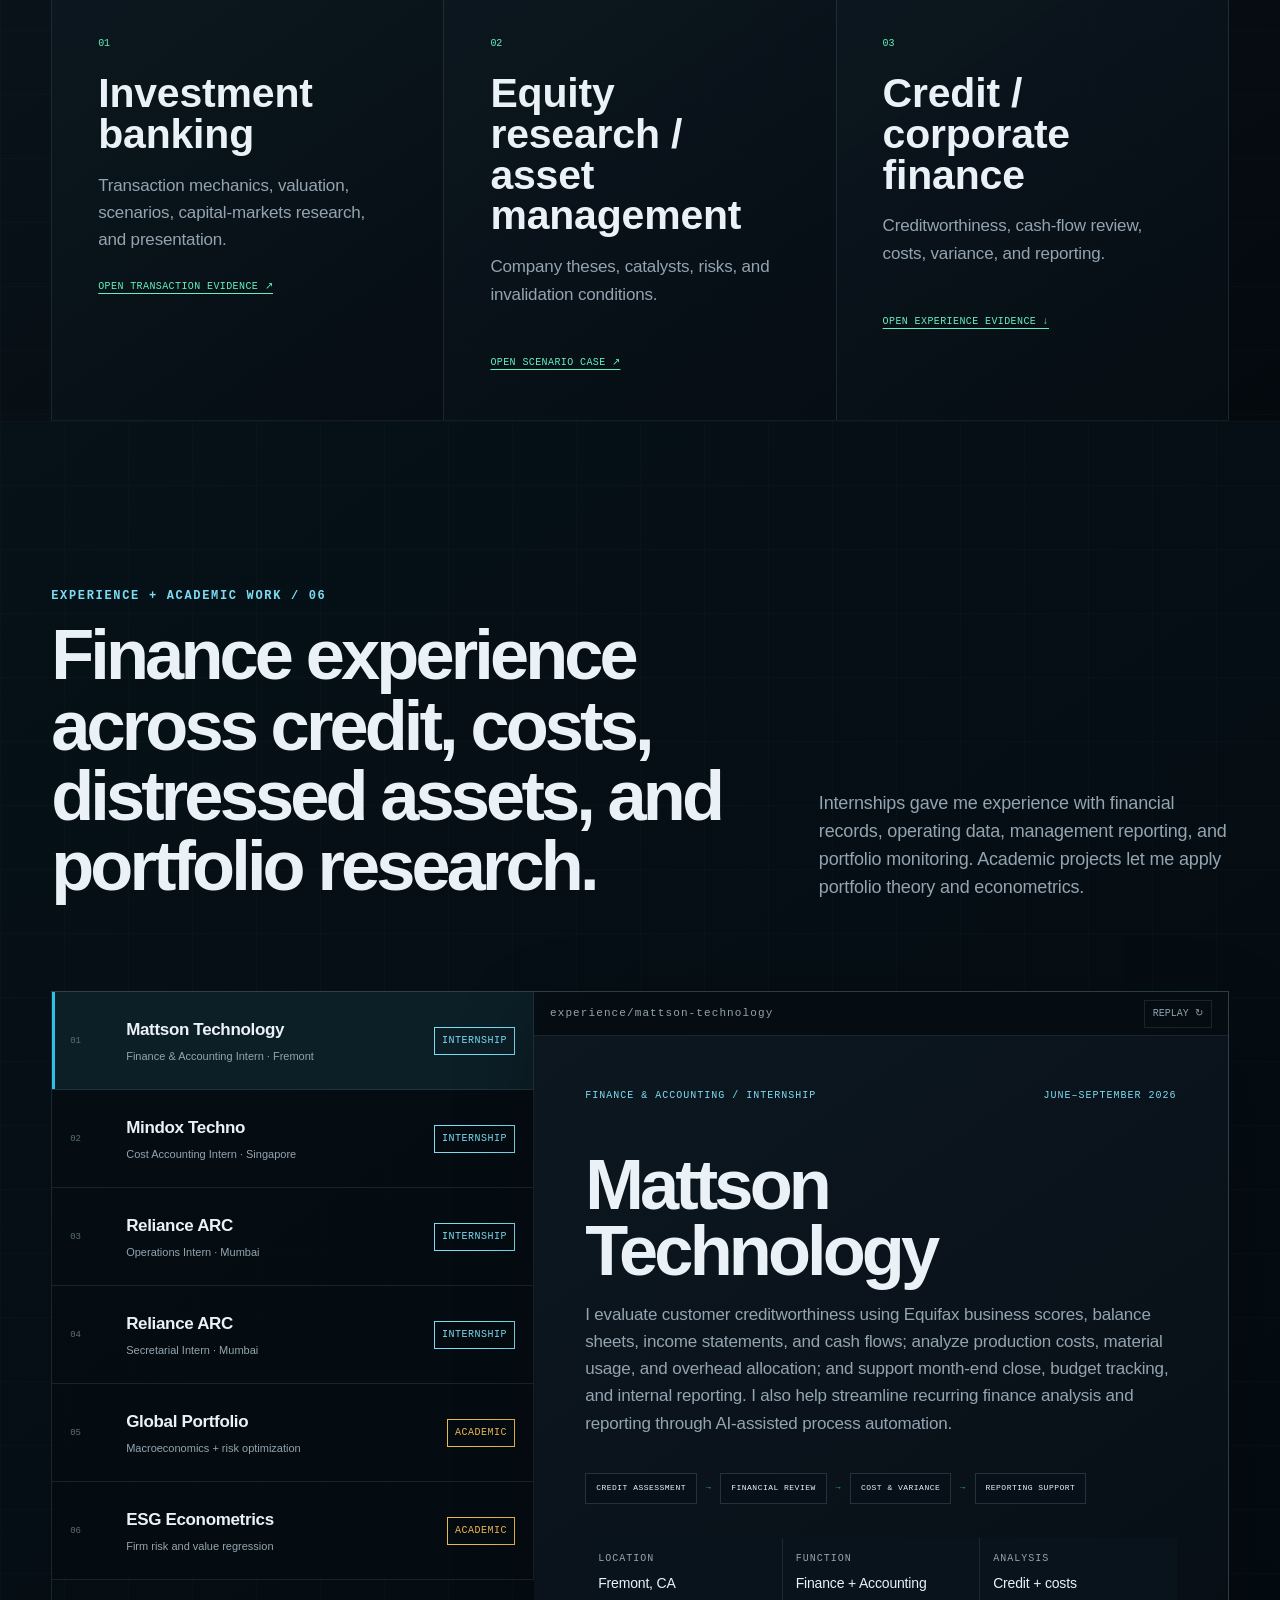
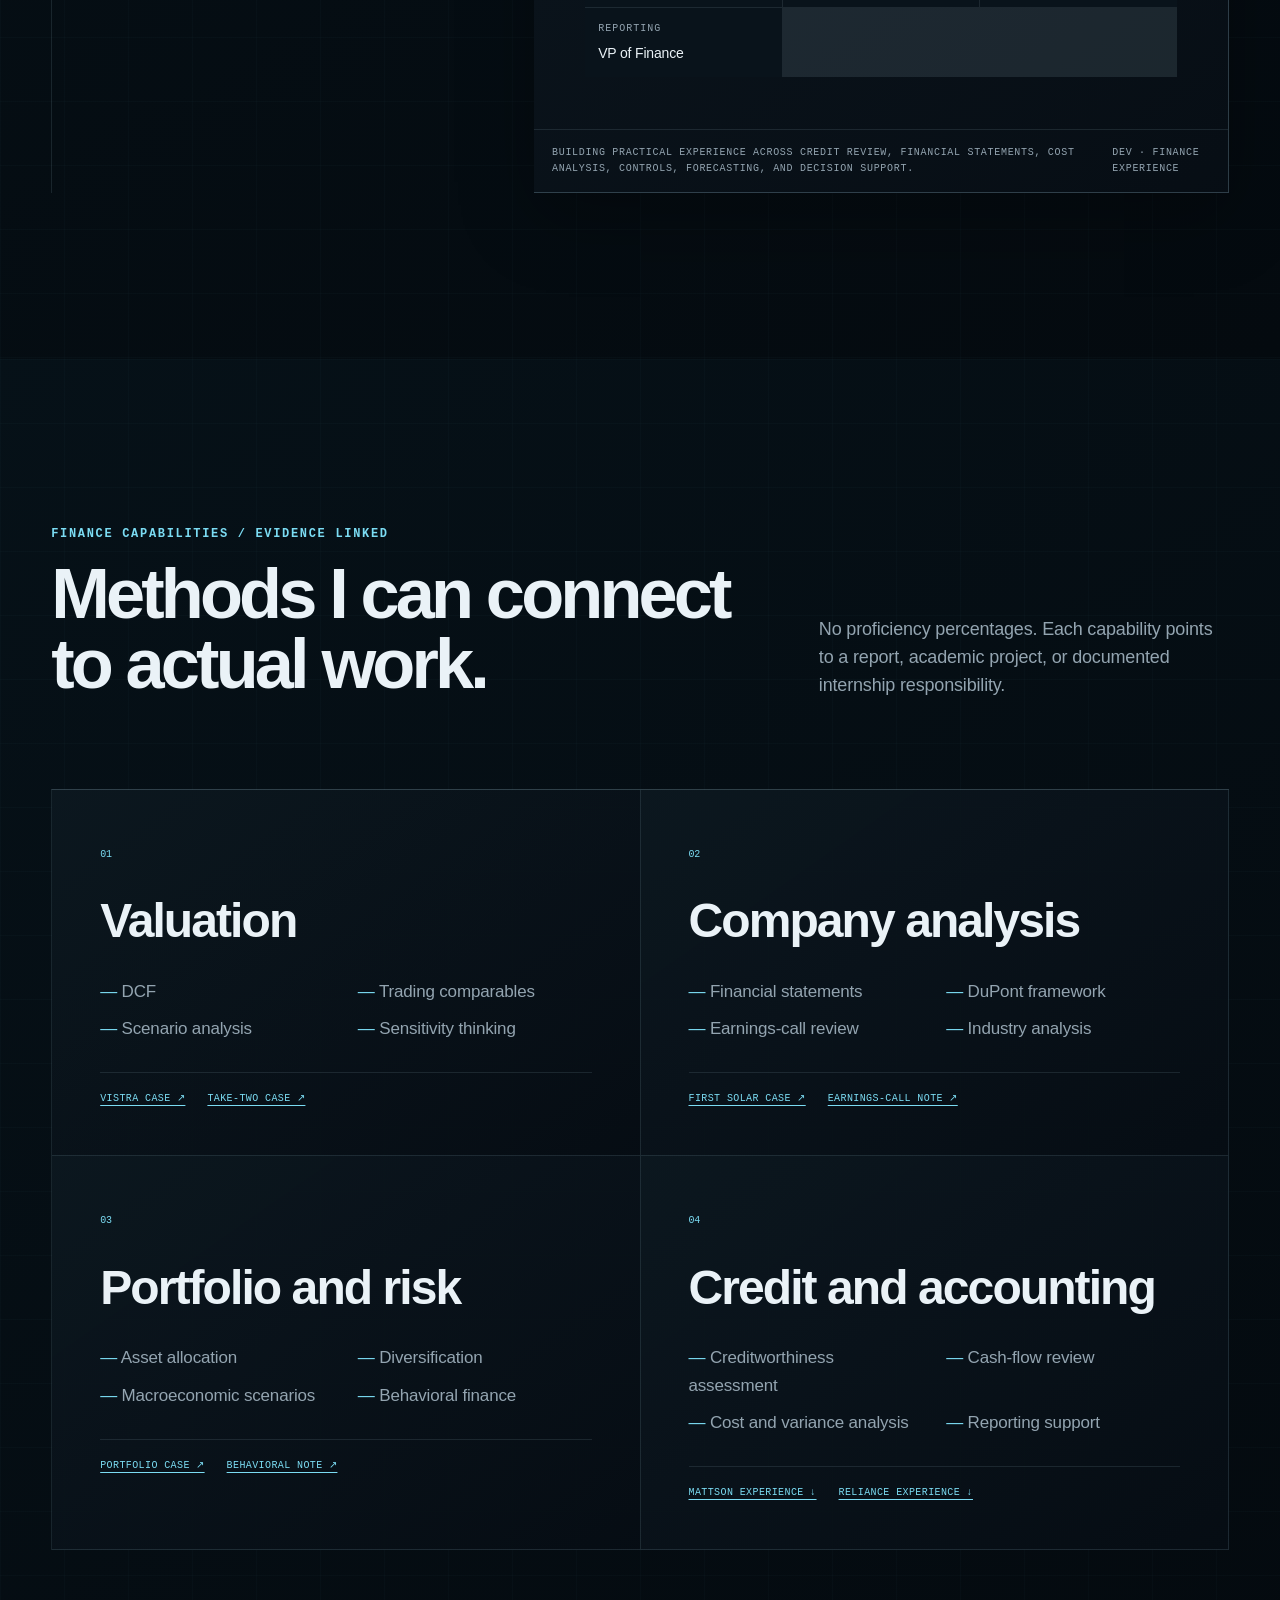
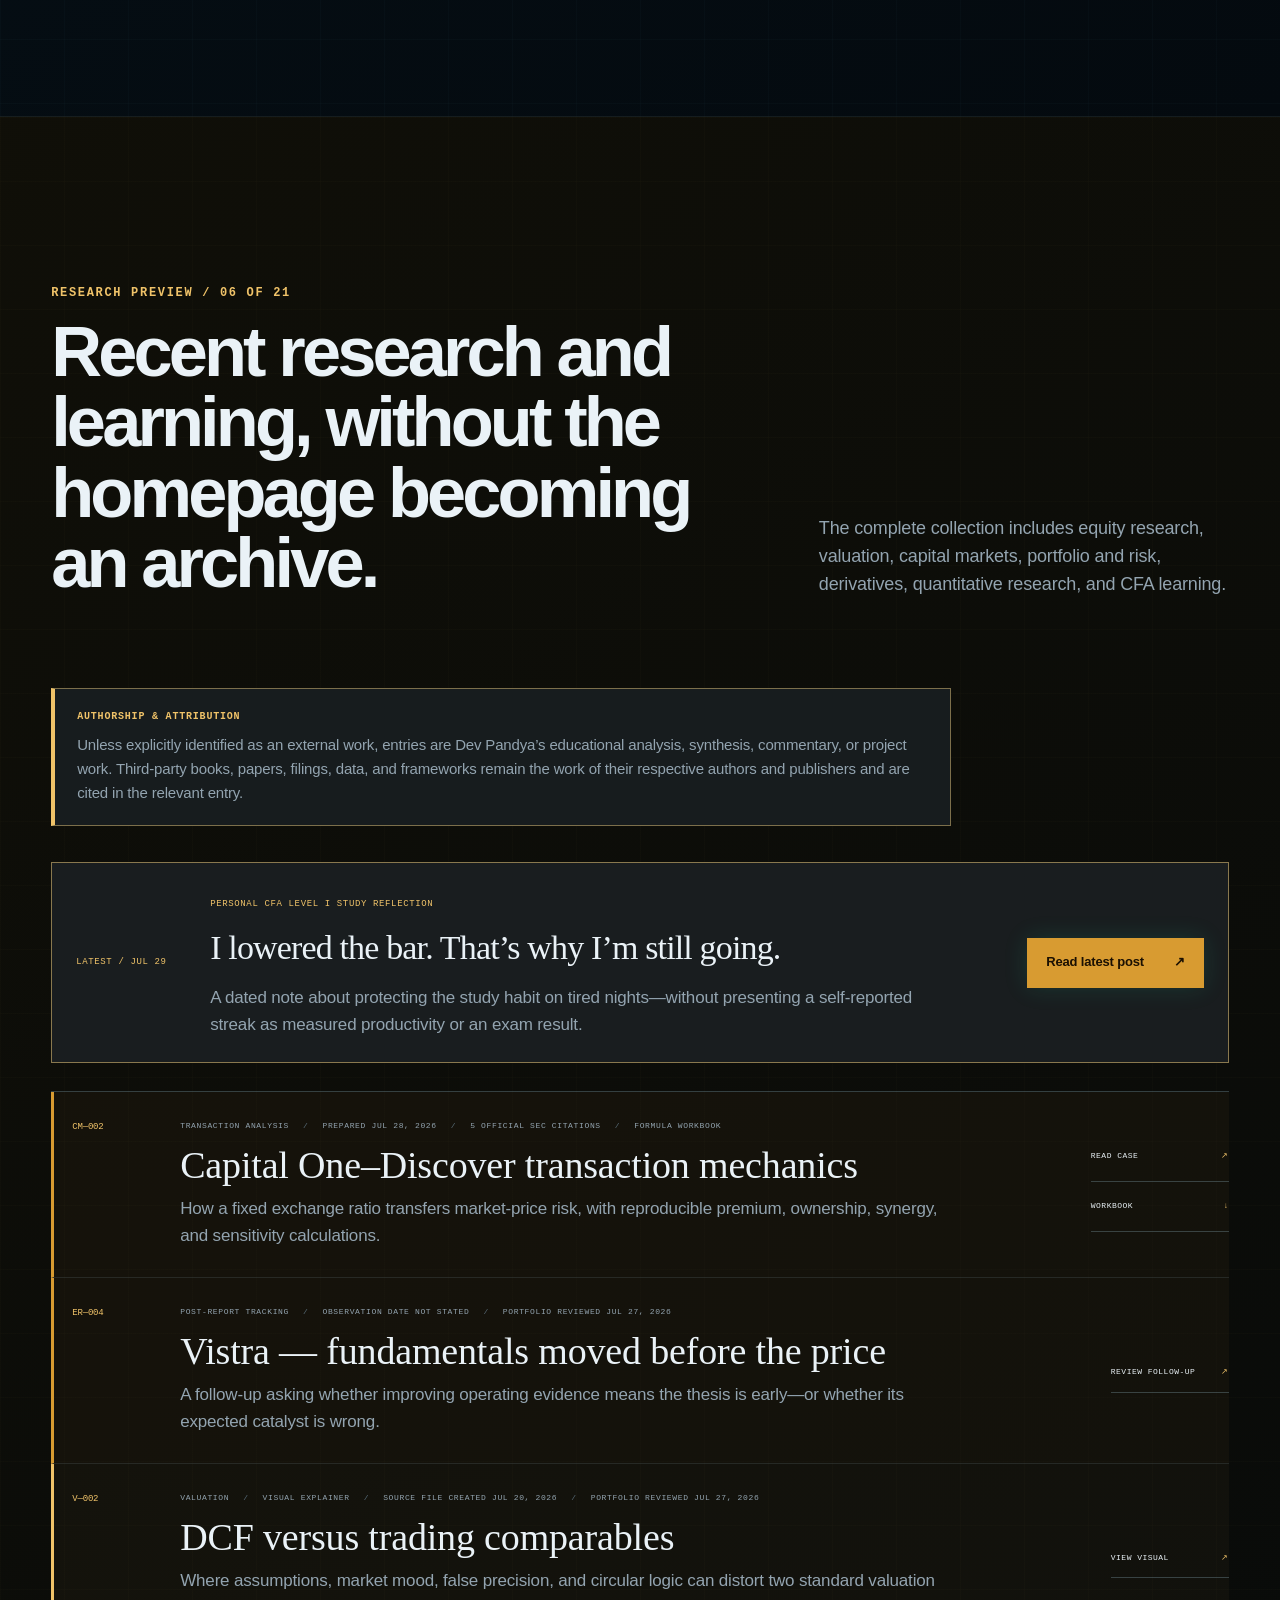
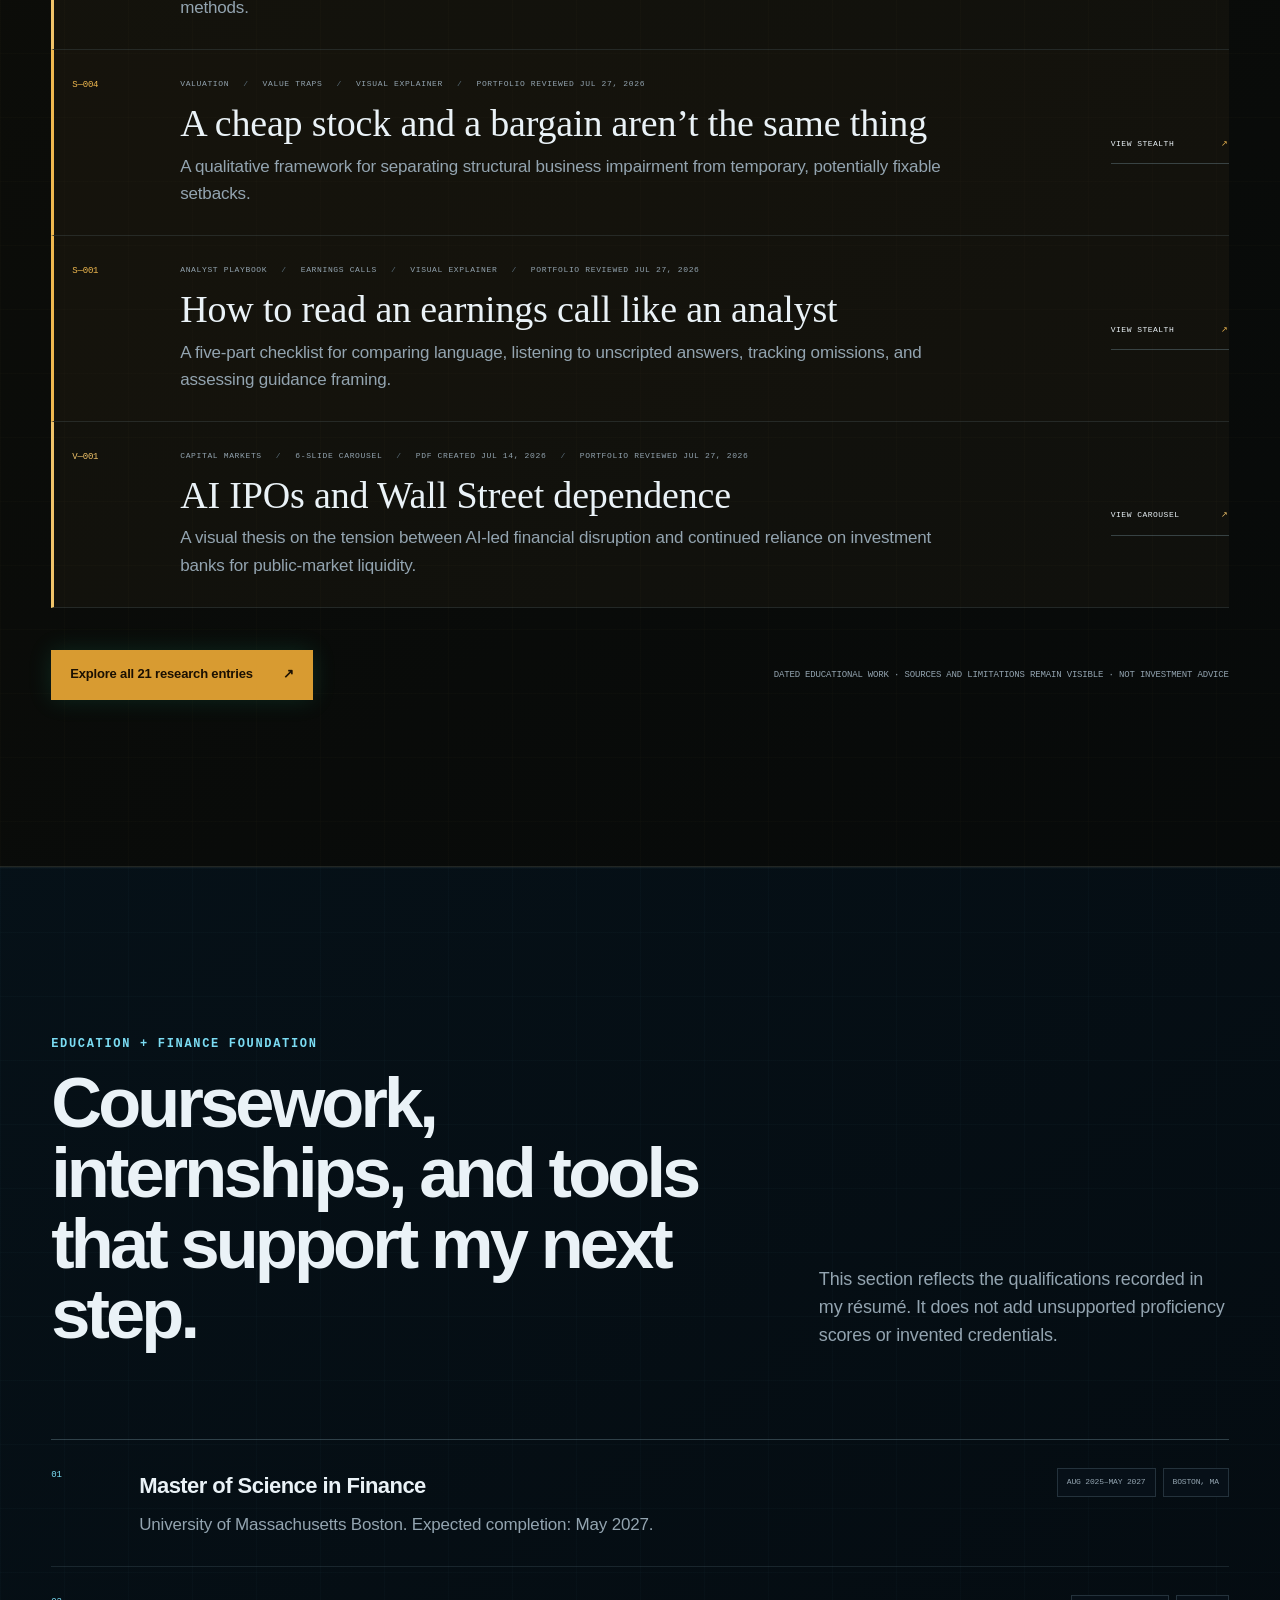
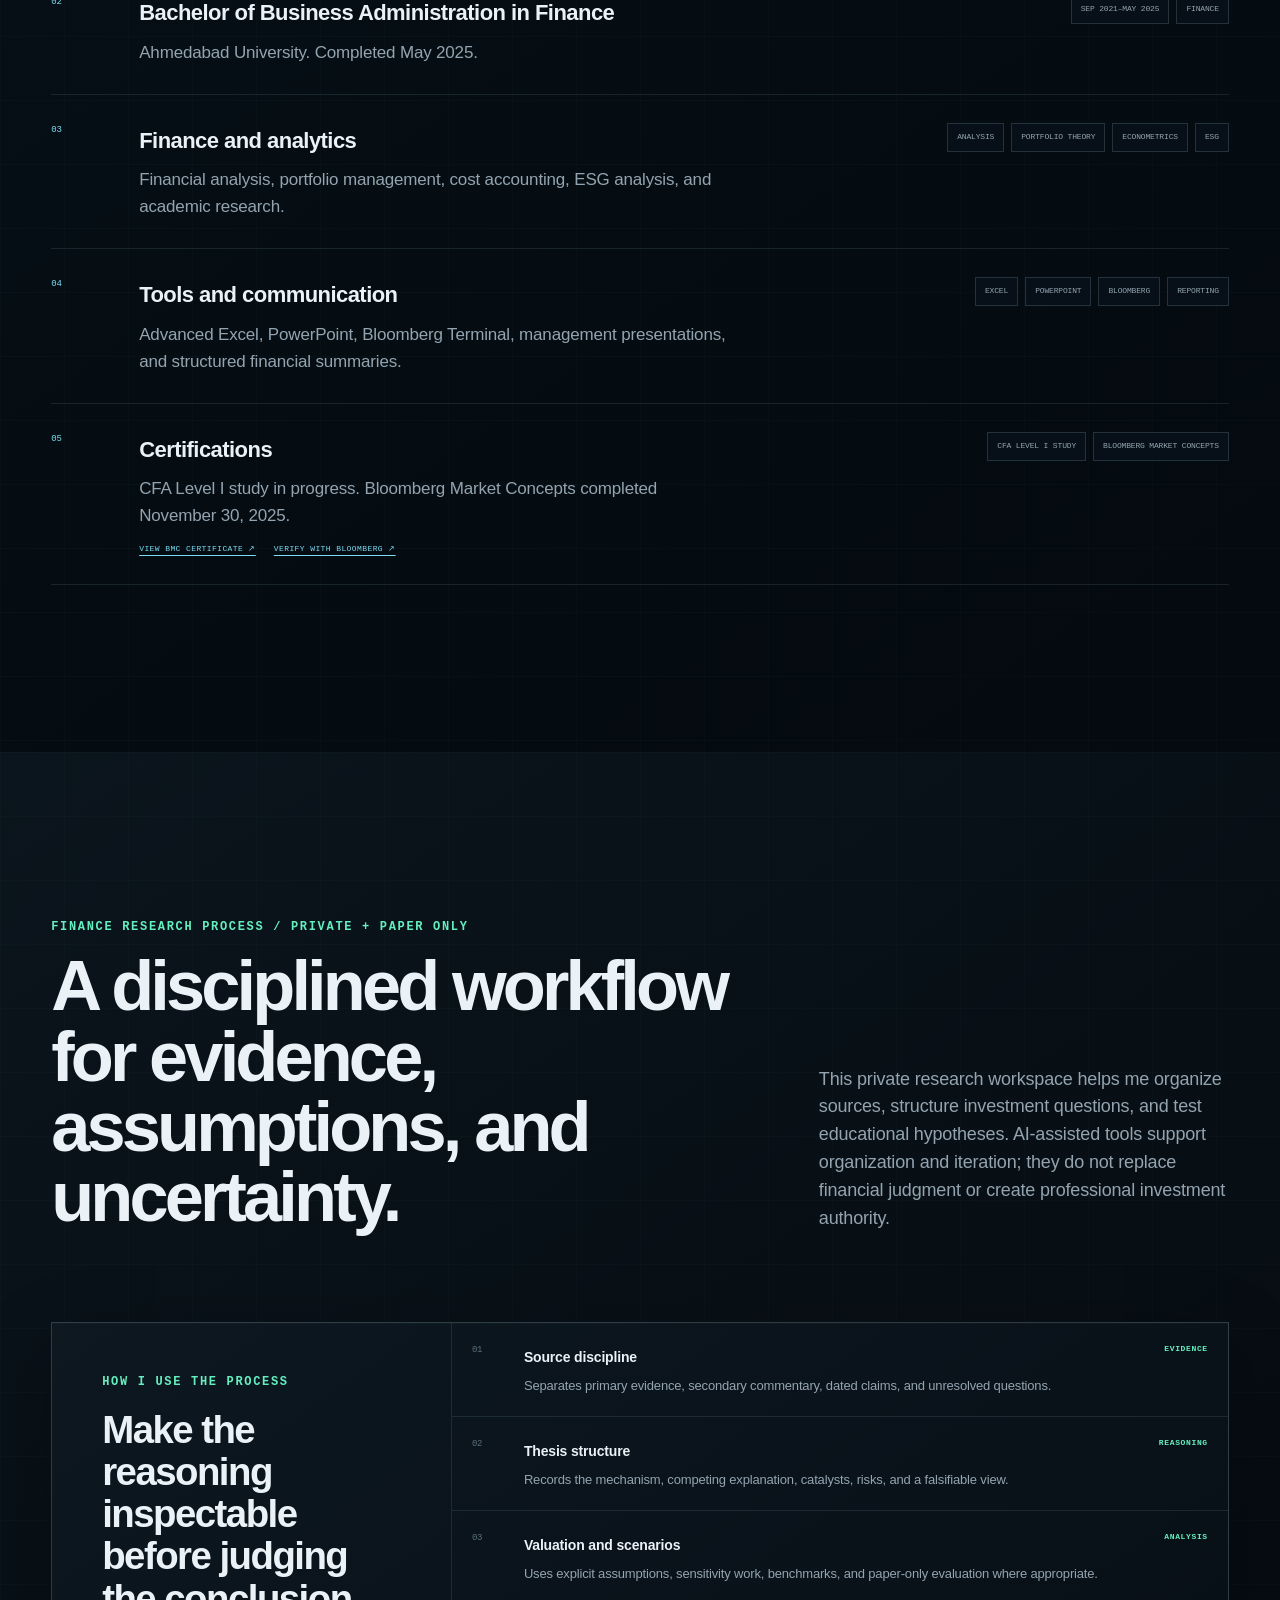
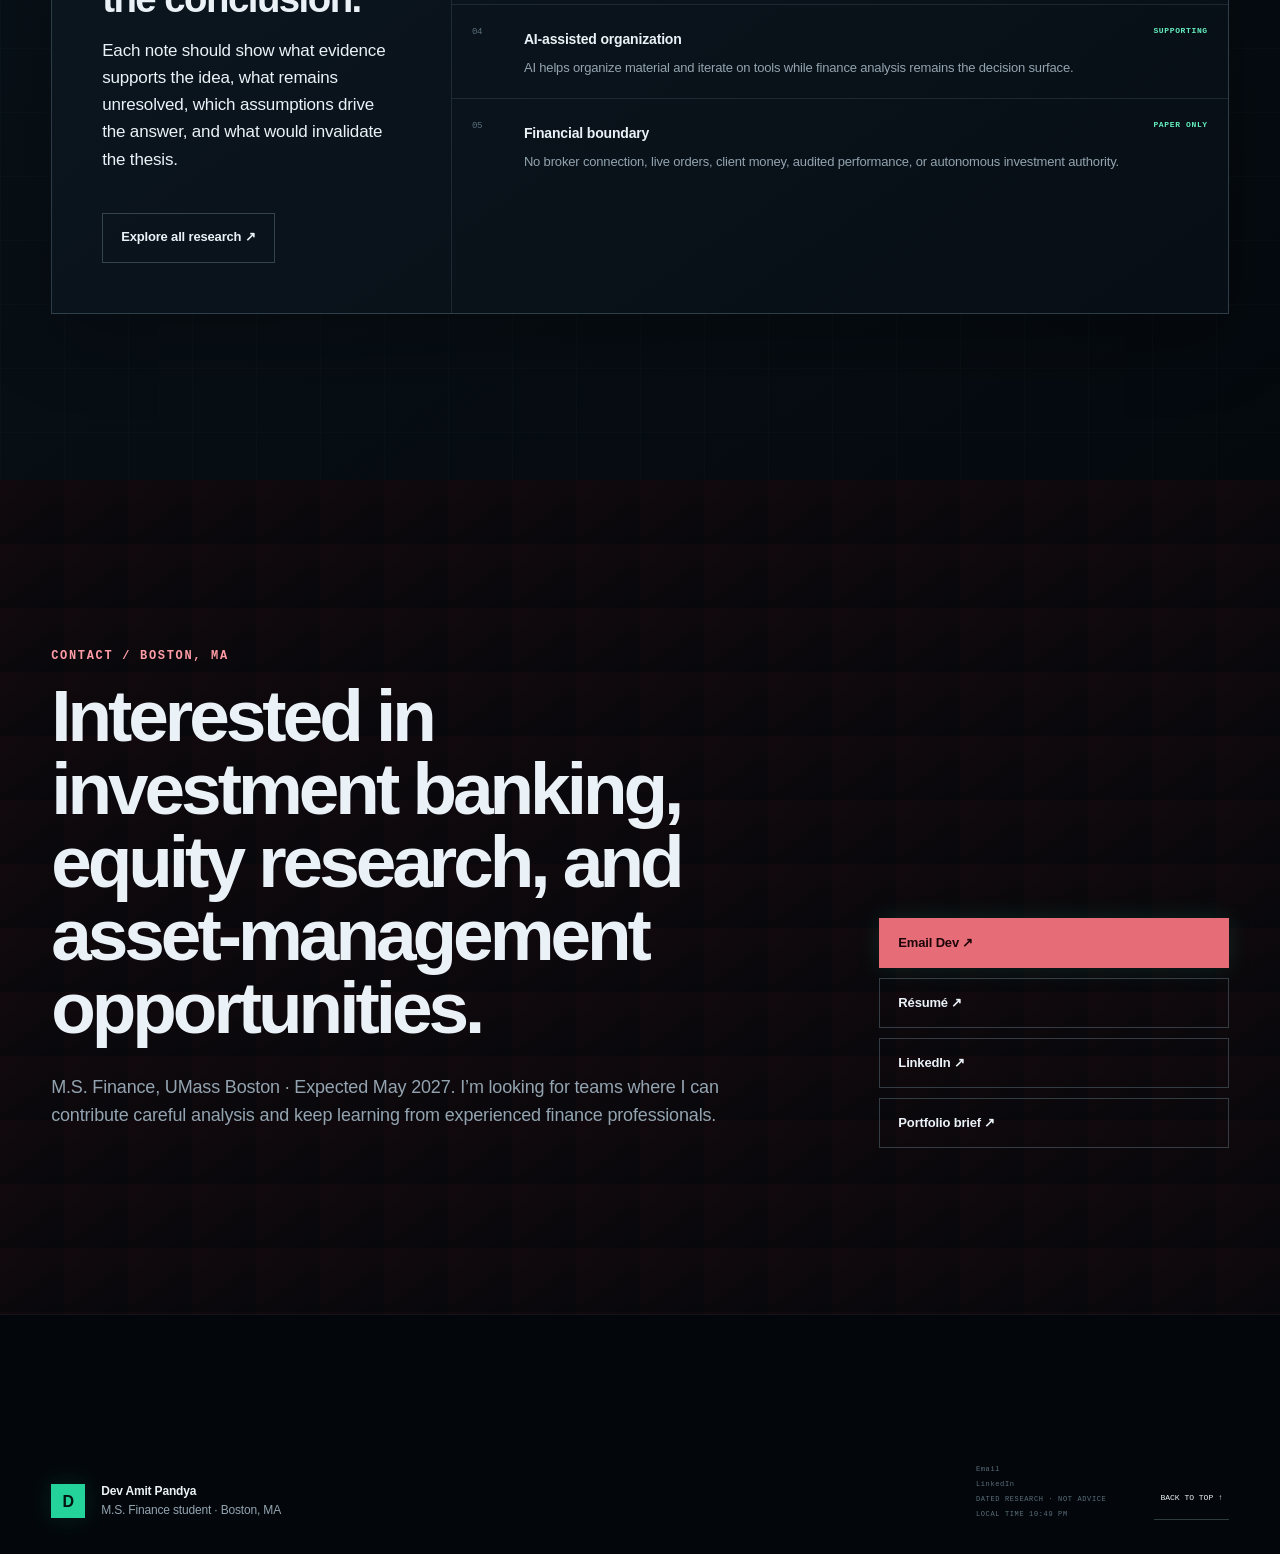
==== commit 289db72d: "feat: publish cited transaction research and study reflection" ====
--- a/index.html
+++ b/index.html
@@ -59,9 +59,9 @@
       </div>
     </section>
     <div class="evidence-strip" aria-label="Verified portfolio evidence">
-      <div><strong>04</strong><span>Relevant internships</span></div><div><strong>03</strong><span>Company research cases</span></div><div><strong>03</strong><span>Formula workbooks</span></div><div><strong>20</strong><span>Research entries</span></div><div><strong>07</strong><span>CFA learning visuals</span></div><div><strong>04</strong><span>Shareable case studies</span></div>
+      <div><strong>04</strong><span>Relevant internships</span></div><div><strong>03</strong><span>Company research cases</span></div><div><strong>04</strong><span>Formula workbooks</span></div><div><strong>21</strong><span>Research entries</span></div><div><strong>08</strong><span>CFA learning visuals</span></div><div><strong>05</strong><span>Shareable case studies</span></div>
     </div>
-    <section class="role-pathways section-shell" id="pathways" aria-labelledby="pathways-title"><header class="section-heading reveal"><div><p class="eyebrow">ROLE PATHWAYS / EVIDENCE MAP</p><h2 id="pathways-title">Start with the work most relevant to your team.</h2></div><p>These are navigation paths into existing evidence—not claims of professional deal execution or investment authority.</p></header><div class="pathway-grid reveal"><article><span>01</span><h3>Investment banking</h3><p>Valuation, scenarios, capital-markets research, and presentation.</p><a href="research/vistra/">Open valuation evidence ↗</a></article><article><span>02</span><h3>Equity research / asset management</h3><p>Company theses, catalysts, risks, and invalidation conditions.</p><a href="research/take-two/">Open scenario case ↗</a></article><article><span>03</span><h3>Credit / corporate finance</h3><p>Creditworthiness, cash-flow review, costs, variance, and reporting.</p><a href="#experience">Open experience evidence ↓</a></article></div></section>
+    <section class="role-pathways section-shell" id="pathways" aria-labelledby="pathways-title"><header class="section-heading reveal"><div><p class="eyebrow">ROLE PATHWAYS / EVIDENCE MAP</p><h2 id="pathways-title">Start with the work most relevant to your team.</h2></div><p>These are navigation paths into existing evidence—not claims of professional deal execution or investment authority.</p></header><div class="pathway-grid reveal"><article><span>01</span><h3>Investment banking</h3><p>Transaction mechanics, valuation, scenarios, capital-markets research, and presentation.</p><a href="research/capital-one-discover/">Open transaction evidence ↗</a></article><article><span>02</span><h3>Equity research / asset management</h3><p>Company theses, catalysts, risks, and invalidation conditions.</p><a href="research/take-two/">Open scenario case ↗</a></article><article><span>03</span><h3>Credit / corporate finance</h3><p>Creditworthiness, cash-flow review, costs, variance, and reporting.</p><a href="#experience">Open experience evidence ↓</a></article></div></section>
     <section class="work section-shell" id="experience" aria-labelledby="experience-title">
       <header class="section-heading reveal">
         <div>
@@ -118,11 +118,11 @@
       </div>
     </section>
     <section class="research research-preview section-shell" id="research" aria-labelledby="research-title">
-      <header class="section-heading reveal"><div><p class="eyebrow">RESEARCH PREVIEW / 06 OF 20</p><h2 id="research-title">Recent research and learning, without the homepage becoming an archive.</h2></div><p>The complete collection includes equity research, valuation, capital markets, portfolio and risk, derivatives, quantitative research, and CFA learning.</p></header>
+      <header class="section-heading reveal"><div><p class="eyebrow">RESEARCH PREVIEW / 06 OF 21</p><h2 id="research-title">Recent research and learning, without the homepage becoming an archive.</h2></div><p>The complete collection includes equity research, valuation, capital markets, portfolio and risk, derivatives, quantitative research, and CFA learning.</p></header>
       <aside class="archive-attribution reveal"><strong>Authorship &amp; attribution</strong><p>Unless explicitly identified as an external work, entries are Dev Pandya’s educational analysis, synthesis, commentary, or project work. Third-party books, papers, filings, data, and frameworks remain the work of their respective authors and publishers and are cited in the relevant entry.</p></aside>
-      <article class="latest-update reveal" aria-labelledby="latest-update-title"><div class="latest-update-index">LATEST / JUL 28</div><div class="latest-update-copy"><span>PERSONAL CFA LEVEL I STUDY REFLECTION</span><h3 id="latest-update-title">Work brain and study brain are not the same brain.</h3><p>A dated visual note about moving from a full internship day into evening study—without presenting the experience as productivity research or an exam result.</p></div><a class="button button-primary" href="research/work-brain-vs-study-brain/">Read latest post <span>↗</span></a></article>
-      <div class="research-list reveal"><article class="research-row is-report" data-topic="equity-research"><div class="note-index">ER—004</div><div class="note-main"><div class="note-meta"><span>Post-report tracking</span><span>Source file created Jul 27, 2026</span><span>Observation date not stated</span><span>Portfolio reviewed Jul 27, 2026</span></div><h3>Vistra — fundamentals moved before the price</h3><p>A follow-up asking whether improving operating evidence means the thesis is early—or whether its expected catalyst is wrong.</p></div><button class="note-open" type="button" data-note="vistrafollowup">Review follow-up <span>↗</span></button></article><article class="research-row is-visual" data-topic="valuation"><div class="note-index">V—002</div><div class="note-main"><div class="note-meta"><span>Valuation</span><span>Visual explainer</span><span>Source file created Jul 20, 2026</span><span>Portfolio reviewed Jul 27, 2026</span></div><h3>DCF versus trading comparables</h3><p>Where assumptions, market mood, false precision, and circular logic can distort two standard valuation methods.</p></div><button class="note-open" type="button" data-note="dcfcomps">View visual <span>↗</span></button></article><article class="research-row is-stealth" data-topic="valuation"><div class="note-index">S—004</div><div class="note-main"><div class="note-meta"><span>Valuation</span><span>Value traps</span><span>Visual explainer</span><span>Portfolio reviewed Jul 27, 2026</span></div><h3>A cheap stock and a bargain aren’t the same thing</h3><p>A qualitative framework for separating structural business impairment from temporary, potentially fixable setbacks.</p></div><button class="note-open" type="button" data-note="stealthvalue">View Stealth <span>↗</span></button></article><article class="research-row is-stealth" data-topic="equity-research"><div class="note-index">S—001</div><div class="note-main"><div class="note-meta"><span>Analyst playbook</span><span>Earnings calls</span><span>Visual explainer</span><span>Portfolio reviewed Jul 27, 2026</span></div><h3>How to read an earnings call like an analyst</h3><p>A five-part checklist for comparing language, listening to unscripted answers, tracking omissions, and assessing guidance framing.</p></div><button class="note-open" type="button" data-note="stealthcall">View Stealth <span>↗</span></button></article><article class="research-row is-visual" data-topic="capital-markets"><div class="note-index">V—001</div><div class="note-main"><div class="note-meta"><span>Capital markets</span><span>6-slide carousel</span><span>PDF created Jul 14, 2026</span><span>Portfolio reviewed Jul 27, 2026</span></div><h3>AI IPOs and Wall Street dependence</h3><p>A visual thesis on the tension between AI-led financial disruption and continued reliance on investment banks for public-market liquidity.</p></div><button class="note-open" type="button" data-note="aiipo">View carousel <span>↗</span></button></article><article class="research-row is-learning" data-topic="cfa-learning"><div class="note-index">L—001</div><div class="note-main"><div class="note-meta"><span>CFA Level I</span><span>Personal study journal</span><span>7 visuals</span><span>Updated Jul 28, 2026</span></div><h3>Building a disciplined CFA Level I study routine</h3><p>Study-process reflections plus compact explainers on the illiquidity premium and survivorship bias—presented as learning work, not an exam result.</p></div><button class="note-open" type="button" data-note="cfajourney">View journal <span>↗</span></button></article></div>
-      <div class="archive-cta reveal"><a class="button button-primary" href="research/">Explore all 20 research entries <span>↗</span></a><p>Dated educational work · sources and limitations remain visible · not investment advice</p></div>
+      <article class="latest-update reveal" aria-labelledby="latest-update-title"><div class="latest-update-index">LATEST / JUL 29</div><div class="latest-update-copy"><span>PERSONAL CFA LEVEL I STUDY REFLECTION</span><h3 id="latest-update-title">I lowered the bar. That’s why I’m still going.</h3><p>A dated note about protecting the study habit on tired nights—without presenting a self-reported streak as measured productivity or an exam result.</p></div><a class="button button-primary" href="research/protect-the-study-habit/">Read latest post <span>↗</span></a></article>
+      <div class="research-list reveal"><article class="research-row is-report" data-topic="capital-markets"><div class="note-index">CM—002</div><div class="note-main"><div class="note-meta"><span>Transaction analysis</span><span>Prepared Jul 28, 2026</span><span>5 official SEC citations</span><span>Formula workbook</span></div><h3>Capital One–Discover transaction mechanics</h3><p>How a fixed exchange ratio transfers market-price risk, with reproducible premium, ownership, synergy, and sensitivity calculations.</p></div><div class="note-actions"><a class="note-open" href="research/capital-one-discover/">Read case <span>↗</span></a><a class="note-open" href="assets/models/Dev-Pandya-Capital-One-Discover-Transaction-Mechanics.xlsx" download>Workbook <span>↓</span></a></div></article><article class="research-row is-report" data-topic="equity-research"><div class="note-index">ER—004</div><div class="note-main"><div class="note-meta"><span>Post-report tracking</span><span>Observation date not stated</span><span>Portfolio reviewed Jul 27, 2026</span></div><h3>Vistra — fundamentals moved before the price</h3><p>A follow-up asking whether improving operating evidence means the thesis is early—or whether its expected catalyst is wrong.</p></div><button class="note-open" type="button" data-note="vistrafollowup">Review follow-up <span>↗</span></button></article><article class="research-row is-visual" data-topic="valuation"><div class="note-index">V—002</div><div class="note-main"><div class="note-meta"><span>Valuation</span><span>Visual explainer</span><span>Source file created Jul 20, 2026</span><span>Portfolio reviewed Jul 27, 2026</span></div><h3>DCF versus trading comparables</h3><p>Where assumptions, market mood, false precision, and circular logic can distort two standard valuation methods.</p></div><button class="note-open" type="button" data-note="dcfcomps">View visual <span>↗</span></button></article><article class="research-row is-stealth" data-topic="valuation"><div class="note-index">S—004</div><div class="note-main"><div class="note-meta"><span>Valuation</span><span>Value traps</span><span>Visual explainer</span><span>Portfolio reviewed Jul 27, 2026</span></div><h3>A cheap stock and a bargain aren’t the same thing</h3><p>A qualitative framework for separating structural business impairment from temporary, potentially fixable setbacks.</p></div><button class="note-open" type="button" data-note="stealthvalue">View Stealth <span>↗</span></button></article><article class="research-row is-stealth" data-topic="equity-research"><div class="note-index">S—001</div><div class="note-main"><div class="note-meta"><span>Analyst playbook</span><span>Earnings calls</span><span>Visual explainer</span><span>Portfolio reviewed Jul 27, 2026</span></div><h3>How to read an earnings call like an analyst</h3><p>A five-part checklist for comparing language, listening to unscripted answers, tracking omissions, and assessing guidance framing.</p></div><button class="note-open" type="button" data-note="stealthcall">View Stealth <span>↗</span></button></article><article class="research-row is-visual" data-topic="capital-markets"><div class="note-index">V—001</div><div class="note-main"><div class="note-meta"><span>Capital markets</span><span>6-slide carousel</span><span>PDF created Jul 14, 2026</span><span>Portfolio reviewed Jul 27, 2026</span></div><h3>AI IPOs and Wall Street dependence</h3><p>A visual thesis on the tension between AI-led financial disruption and continued reliance on investment banks for public-market liquidity.</p></div><button class="note-open" type="button" data-note="aiipo">View carousel <span>↗</span></button></article></div>
+      <div class="archive-cta reveal"><a class="button button-primary" href="research/">Explore all 21 research entries <span>↗</span></a><p>Dated educational work · sources and limitations remain visible · not investment advice</p></div>
     </section>
     <section class="capabilities section-shell" id="foundation" aria-labelledby="foundation-title">
       <header class="section-heading reveal">
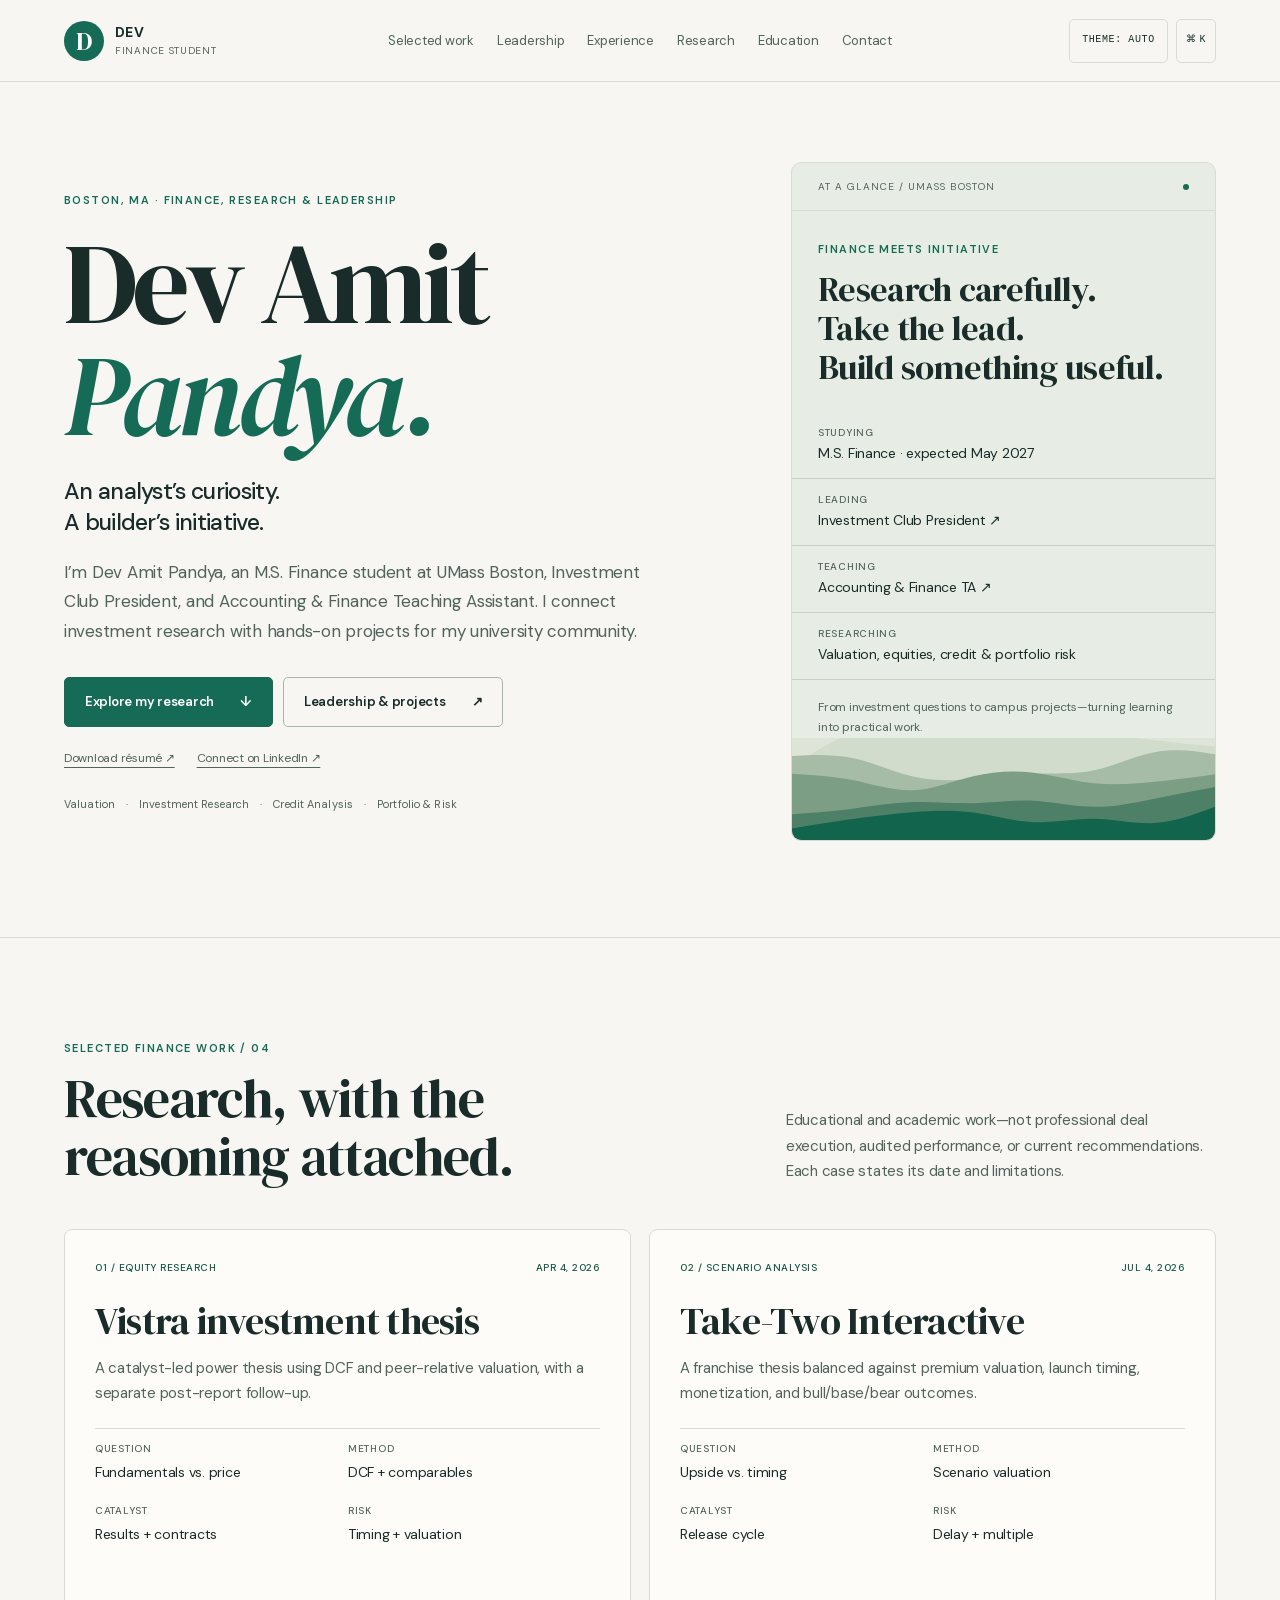
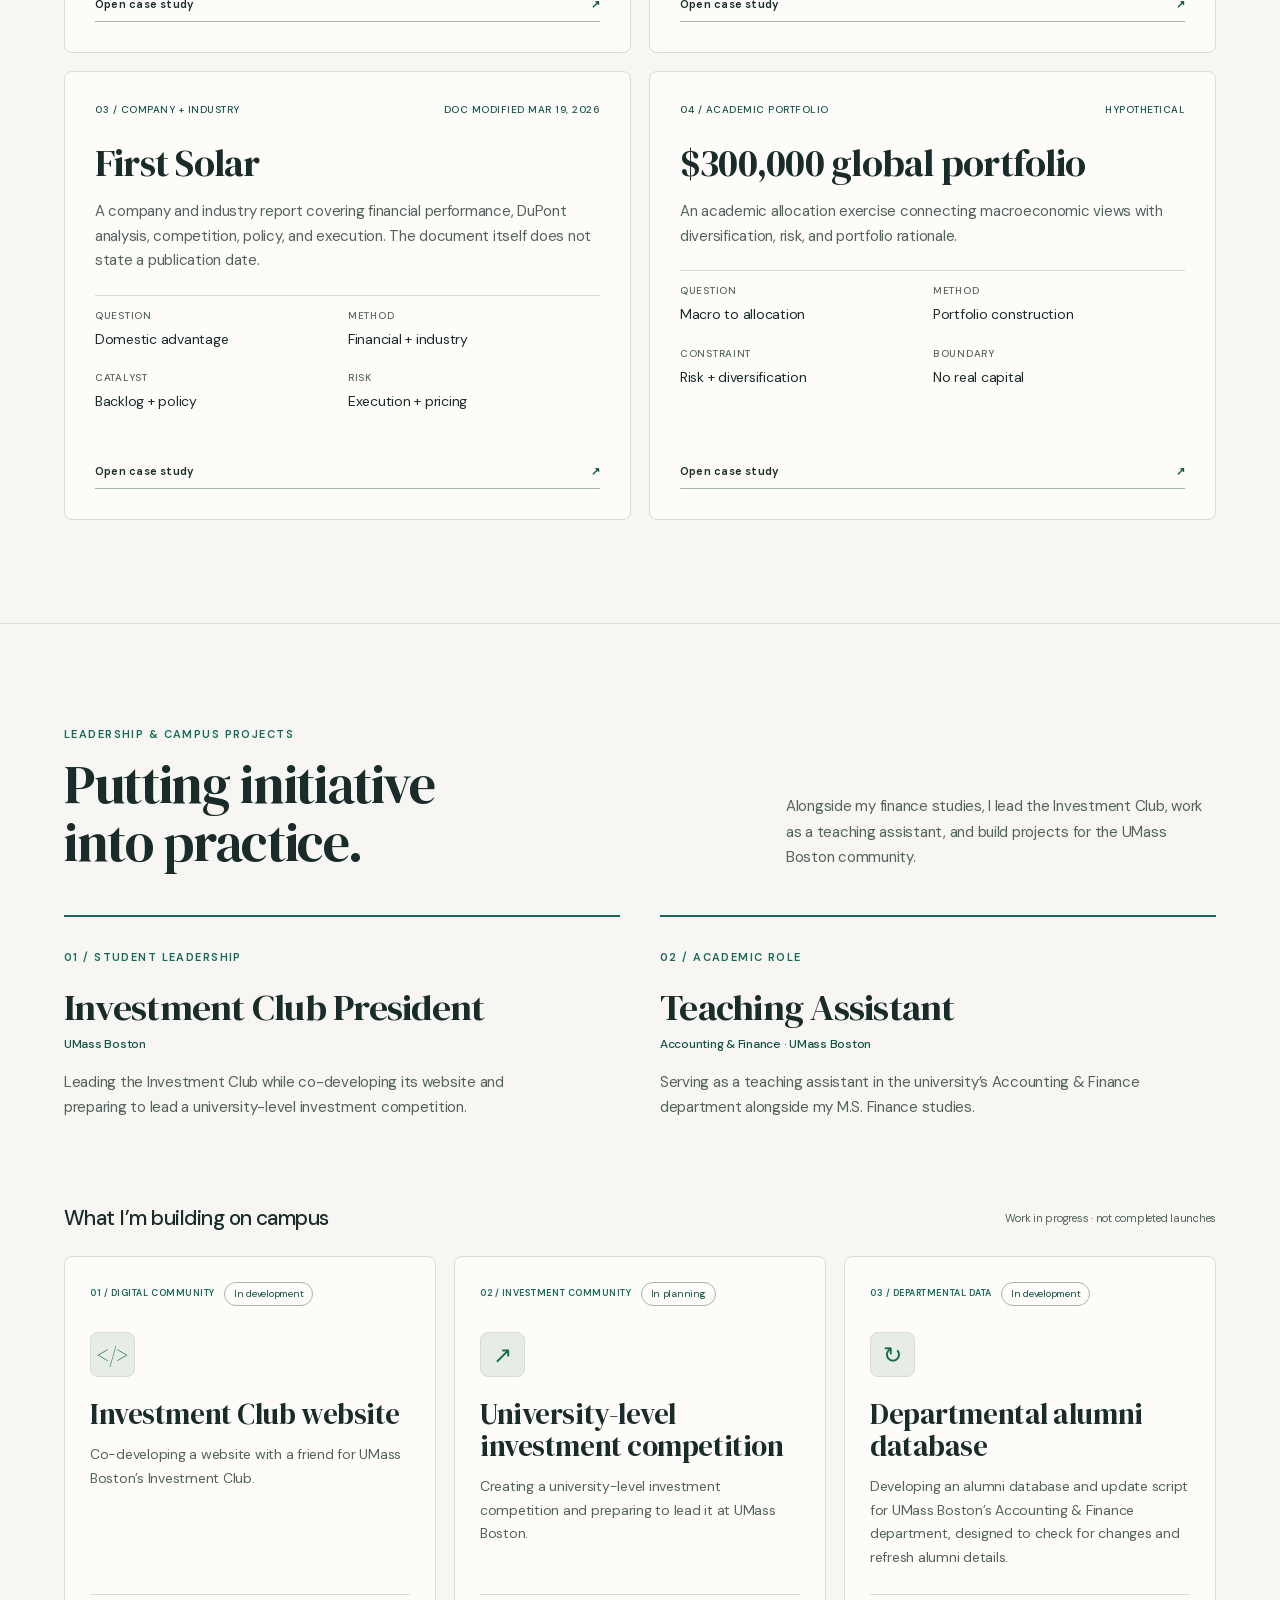
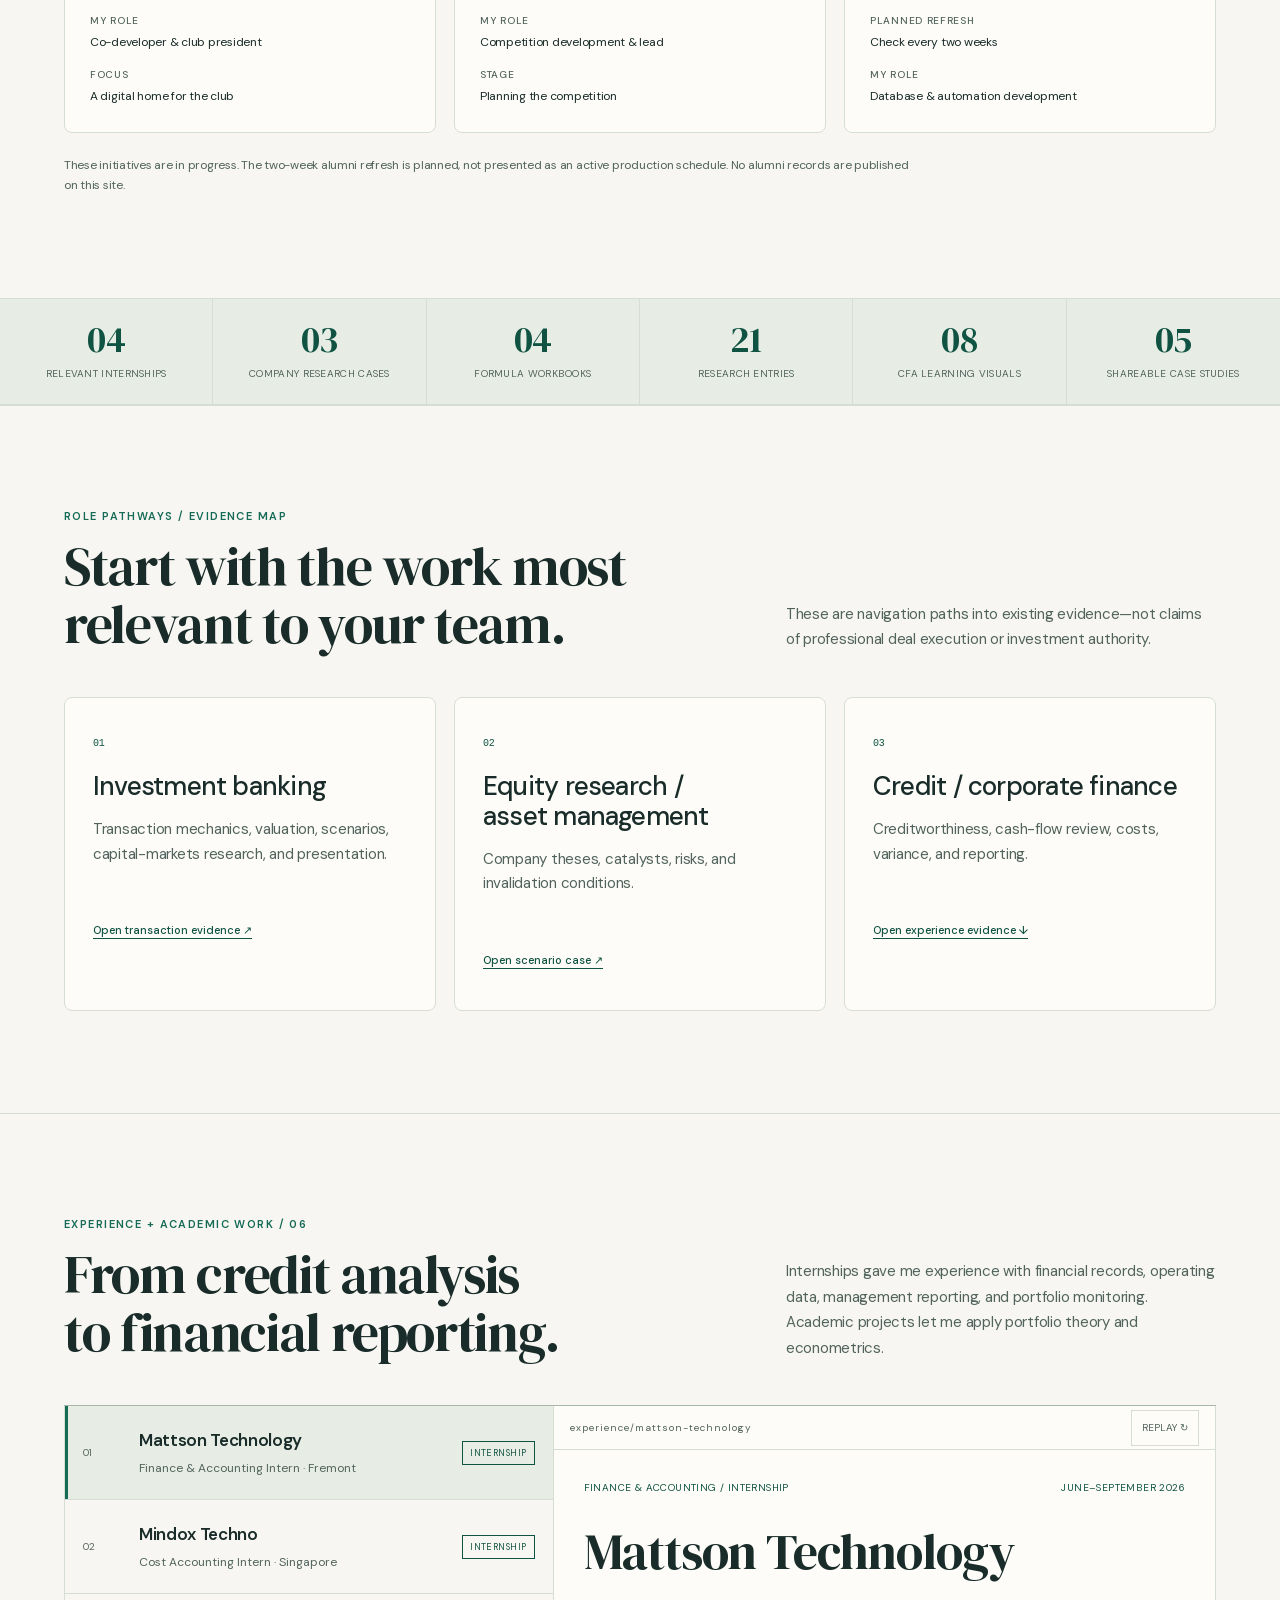
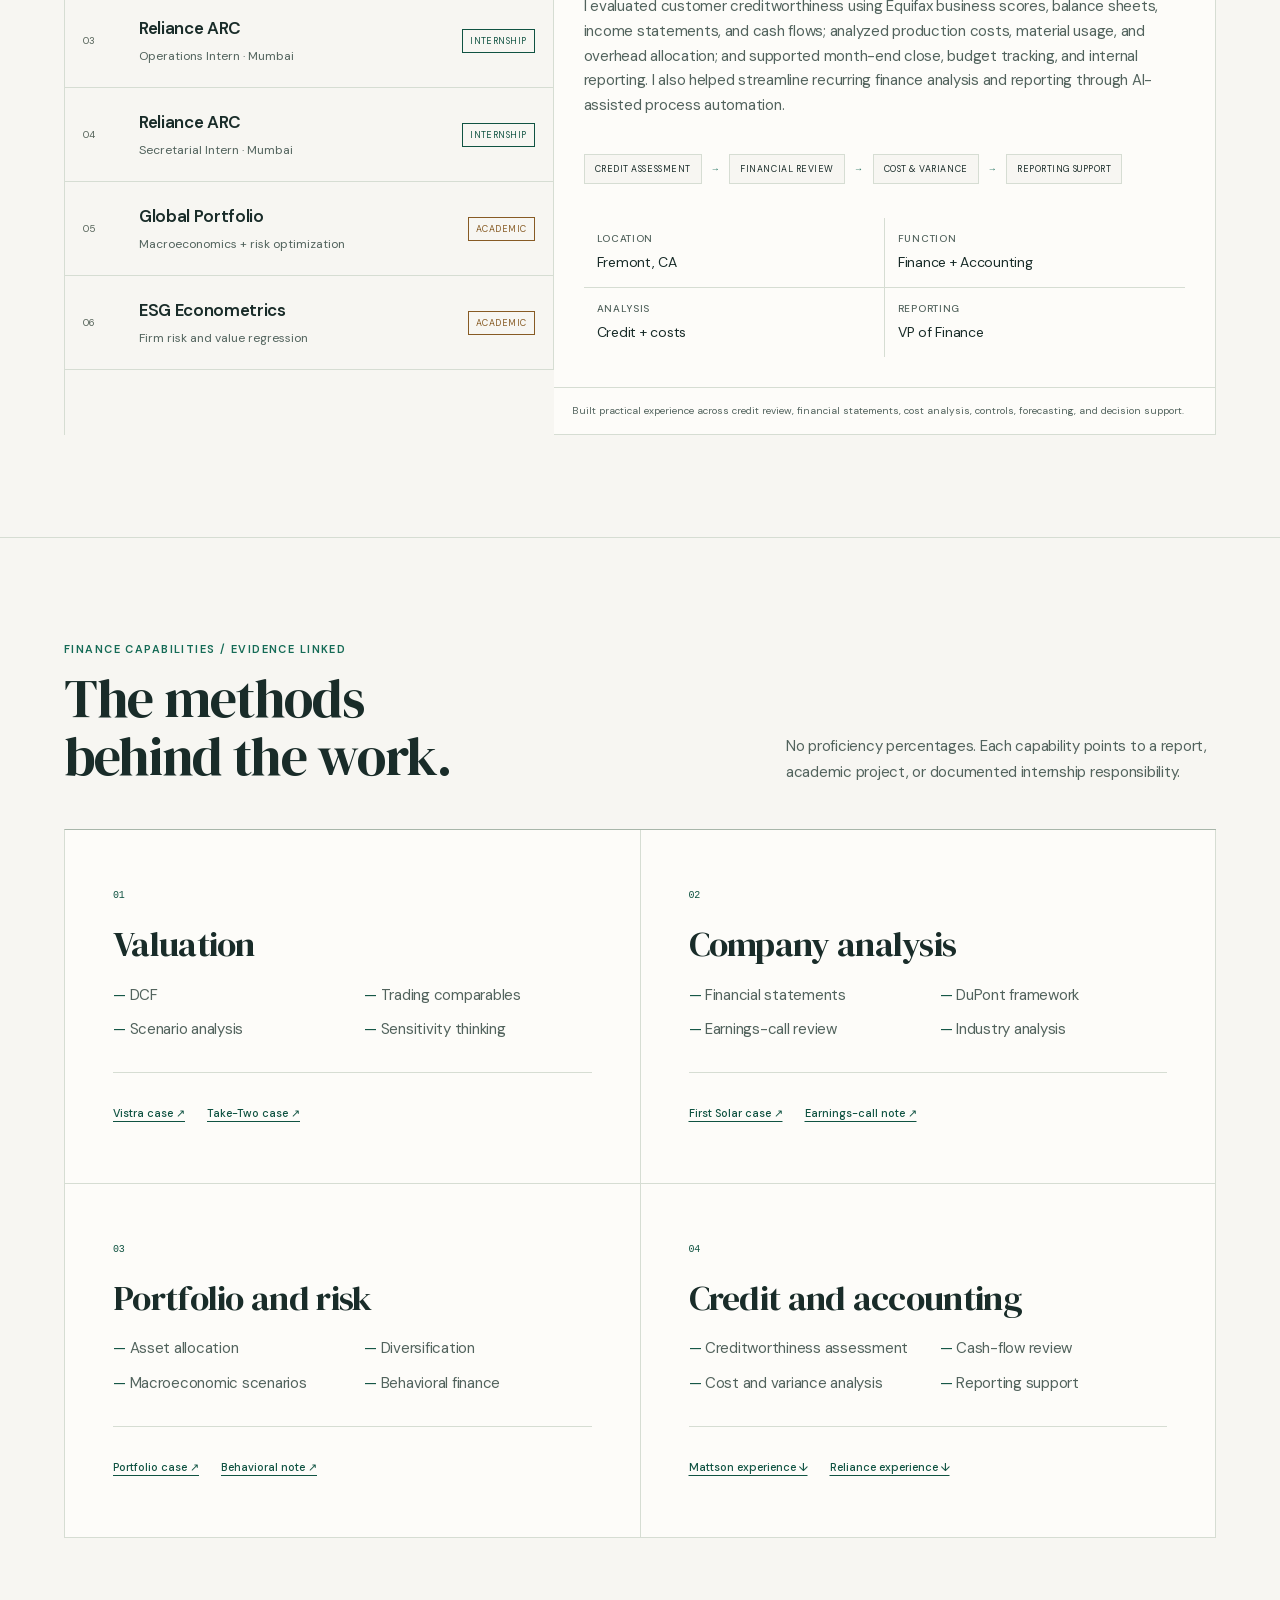
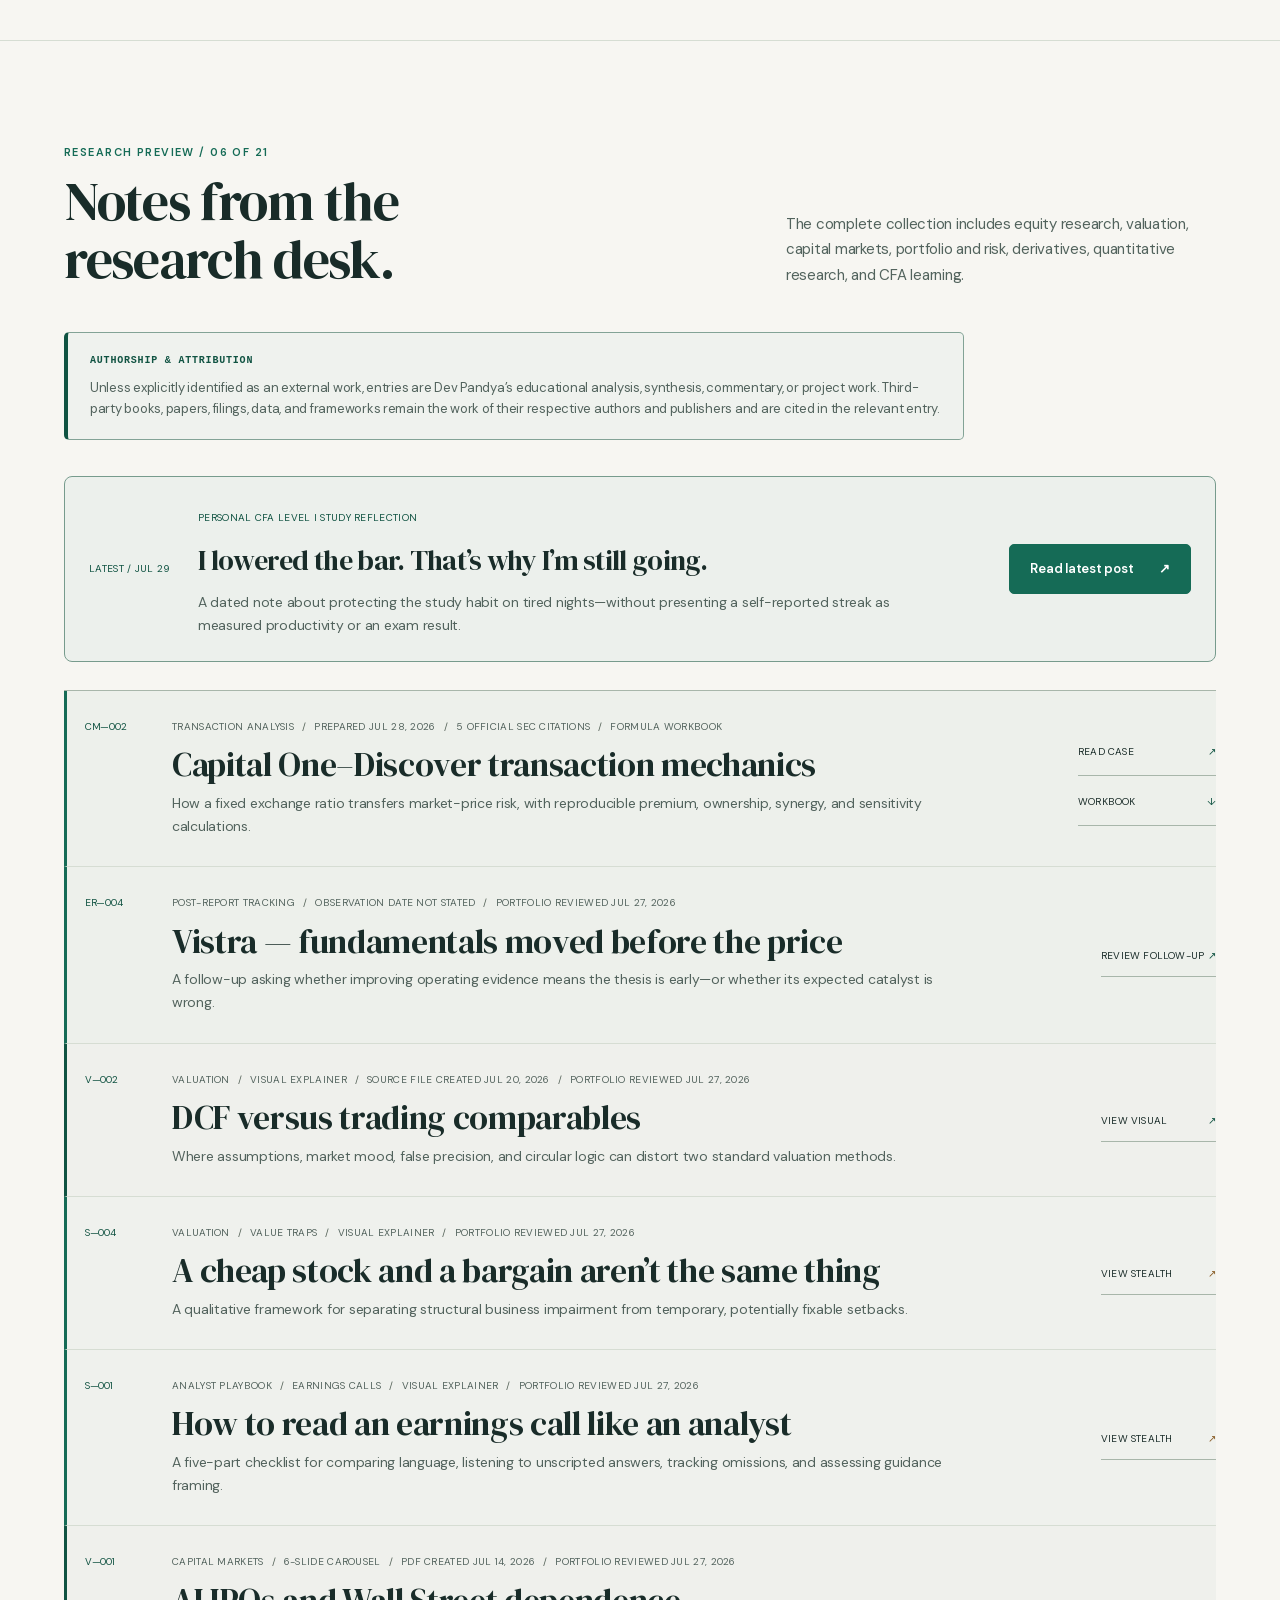
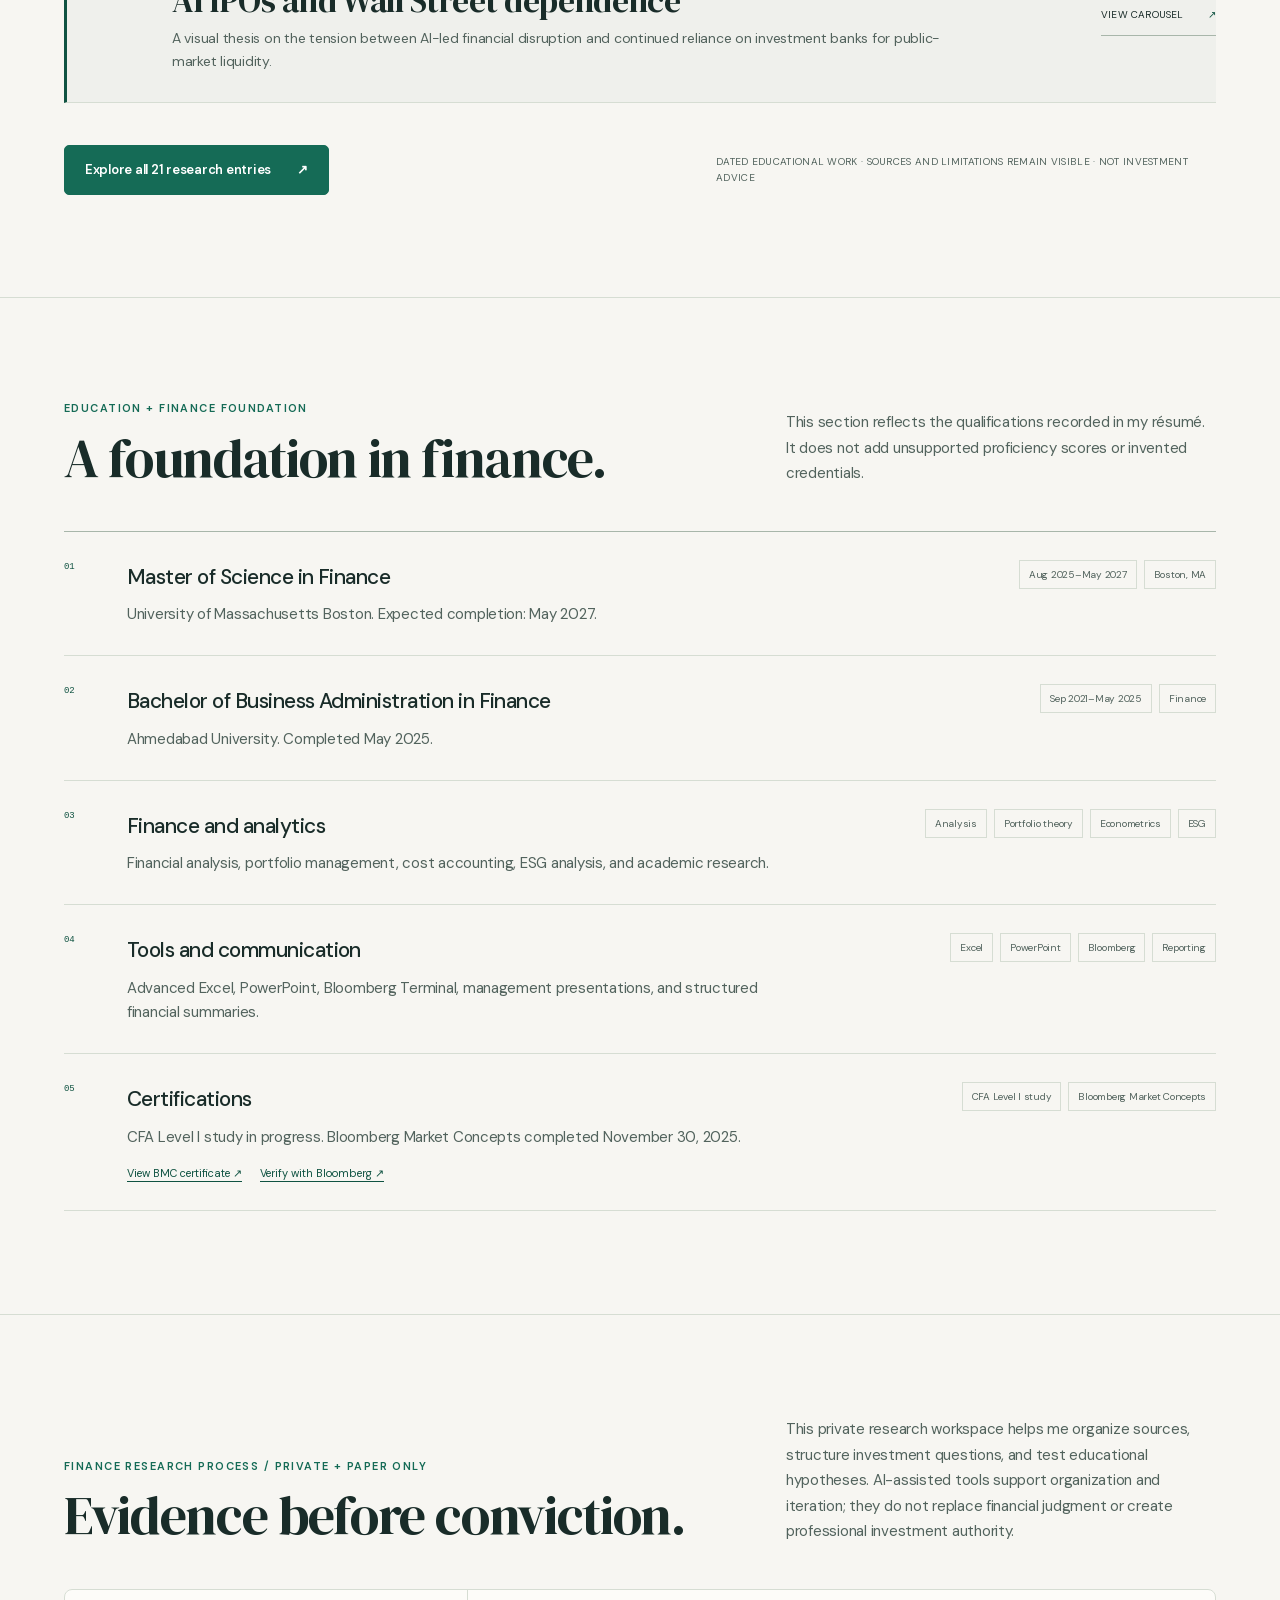
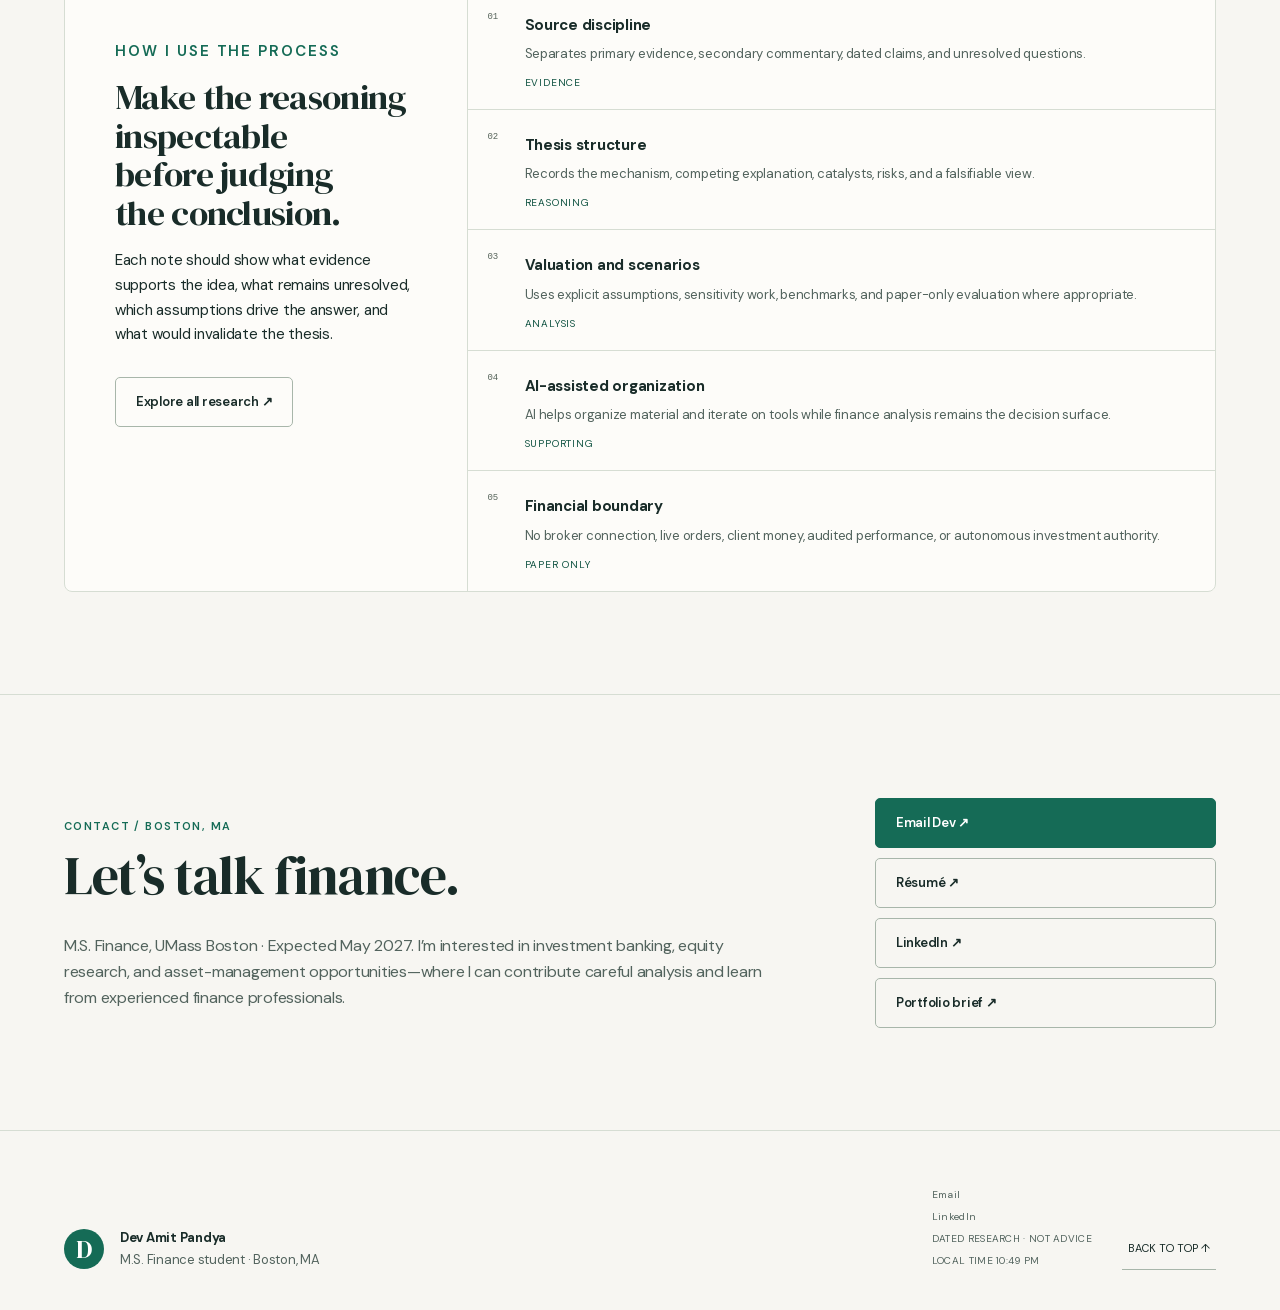
==== commit 2c65c097: "[verified] feat: refresh portfolio design and campus leadership" ====
--- a/index.html
+++ b/index.html
@@ -1,62 +1,112 @@
 <!doctype html>
-<html lang="en" data-theme="dark">
+<html lang="en" data-theme="light">
 <head>
   <meta charset="utf-8">
   <meta name="viewport" content="width=device-width, initial-scale=1">
-  <meta name="description" content="M.S. Finance student presenting valuation, equity research, credit analysis, portfolio work, and finance experience.">
-  <meta name="theme-color" content="#04080c">
+  <meta name="description" content="Dev Amit Pandya: M.S. Finance student at UMass Boston, Investment Club President, and Accounting & Finance Teaching Assistant. Explore finance research and campus projects.">
+  <meta name="theme-color" content="#f7f6f2">
   <link rel="canonical" href="https://devpandya.com/">
   <link rel="icon" href="assets/favicon.svg" type="image/svg+xml">
   <link rel="apple-touch-icon" href="assets/apple-touch-icon.png">
-  <meta property="og:title" content="Dev Amit Pandya — Valuation & Investment Research">
-  <meta property="og:description" content="M.S. Finance student presenting valuation, equity research, credit analysis, portfolio work, and finance experience.">
+  <meta property="og:title" content="Dev Amit Pandya — Finance, Research & Leadership">
+  <meta property="og:description" content="Finance research, campus leadership, and practical initiative. M.S. Finance at UMass Boston, Investment Club President, and Accounting & Finance Teaching Assistant.">
   <meta property="og:type" content="website">
   <meta property="og:url" content="https://devpandya.com/">
   <meta property="og:image" content="https://devpandya.com/assets/social-preview.png">
   <meta property="og:image:width" content="1200">
   <meta property="og:image:height" content="630">
   <meta name="twitter:card" content="summary_large_image">
-  <title>Dev Amit Pandya — Valuation & Investment Research</title>
+  <title>Dev Amit Pandya — Finance, Research &amp; Leadership</title>
   <link rel="stylesheet" href="assets/styles.css?v=20260728b">
+<link rel="preload" href="assets/fonts/dm-serif-display-normal.woff2" as="font" type="font/woff2" crossorigin>
+  <link rel="stylesheet" href="assets/editorial.css?v=20261027a">
 </head>
 <body>
   <a class="skip-link" href="#main">Skip to content</a><div class="reading-progress" aria-hidden="true"><span id="reading-progress"></span></div>
   <header class="site-header">
     <a class="brand" href="#top" aria-label="Dev Amit Pandya portfolio home"><span class="brand-glyph">D</span><span class="brand-copy"><strong>DEV</strong><small>FINANCE STUDENT</small></span></a>
-    <nav class="main-nav" aria-label="Primary navigation"><a href="#selected-work">Selected work</a><a href="#experience">Experience</a><a href="#capabilities">Capabilities</a><a href="research/">Research</a><a href="#foundation">Education</a><a href="#contact">Contact</a><a href="assets/Dev-Amit-Pandya-Resume.pdf" target="_blank" rel="noreferrer">Résumé</a></nav>
+    <nav class="main-nav" id="desktop-navigation" aria-label="Primary navigation"><a href="#selected-work">Selected work</a><a href="#leadership">Leadership</a><a href="#experience">Experience</a><a href="research/">Research</a><a href="#foundation">Education</a><a href="#contact">Contact</a></nav>
     <div class="header-tools">
       <button class="text-button" id="theme-toggle" type="button" aria-label="Change color theme">Theme: auto</button>
       <button class="key-button" id="command-open" type="button" aria-label="Open command palette"><kbd>⌘</kbd><kbd>K</kbd></button>
       <button class="menu-button" id="menu-open" type="button" aria-controls="mobile-nav" aria-expanded="false">Menu</button>
     </div>
     <nav class="mobile-nav" id="mobile-nav" aria-label="Mobile navigation" hidden>
-      <a href="#selected-work">Selected work</a><a href="#experience">Experience</a><a href="#capabilities">Capabilities</a><a href="research/">Research</a><a href="#foundation">Education</a><a href="#contact">Contact</a><a href="assets/Dev-Amit-Pandya-Resume.pdf" target="_blank" rel="noreferrer">Résumé ↗</a><a href="https://www.linkedin.com/in/dev-pandya-38a473220/" target="_blank" rel="noreferrer">LinkedIn ↗</a>
+      <a href="#selected-work">Selected work</a><a href="#leadership">Leadership &amp; campus projects</a><a href="#experience">Experience</a><a href="#capabilities">Capabilities</a><a href="research/">Research</a><a href="#foundation">Education</a><a href="#contact">Contact</a><a href="assets/Dev-Amit-Pandya-Resume.pdf" target="_blank" rel="noreferrer">Résumé ↗</a><a href="https://www.linkedin.com/in/dev-pandya-38a473220/" target="_blank" rel="noreferrer">LinkedIn ↗</a>
     </nav>
   </header>
   <main id="main">
     <section class="hero section-shell" id="top" aria-labelledby="hero-title">
       <div class="hero-main reveal">
-        <p class="eyebrow">VALUATION · INVESTMENT RESEARCH · CREDIT ANALYSIS · PORTFOLIO DECISIONS</p>
-        <h1 id="hero-title">I analyze businesses, value securities, and study how <em>capital gets allocated.</em></h1>
-        <p class="hero-deck">I’m Dev Amit Pandya, an M.S. Finance student at UMass Boston with experience in credit analysis, cost accounting, distressed assets, financial reporting, and independent equity research.</p>
-        <div class="hero-actions"><a class="button button-primary" href="#selected-work">View selected research <span aria-hidden="true">↓</span></a><a class="button button-quiet" href="assets/Dev-Amit-Pandya-Resume.pdf" target="_blank" rel="noreferrer">Résumé ↗</a><a class="button button-quiet" href="assets/Dev-Pandya-Recruiter-Portfolio-Brief.pdf" target="_blank" rel="noreferrer">Portfolio brief ↗</a><a class="button button-quiet" href="https://www.linkedin.com/in/dev-pandya-38a473220/" target="_blank" rel="noreferrer">LinkedIn ↗</a></div>
+        <p class="eyebrow">BOSTON, MA · FINANCE, RESEARCH &amp; LEADERSHIP</p>
+        <h1 id="hero-title">Dev Amit <br><em>Pandya.</em></h1>
+        <p class="hero-statement">An analyst’s curiosity.<br>A builder’s initiative.</p>
+        <p class="hero-deck" id="hero-introduction">I’m Dev Amit Pandya, an M.S. Finance student at UMass Boston, Investment Club President, and Accounting &amp; Finance Teaching Assistant. I connect investment research with hands-on projects for my university community.</p>
+        <div class="hero-actions"><a class="button button-primary" href="#selected-work">Explore my research <span aria-hidden="true">↓</span></a><a class="button button-quiet" href="#leadership">Leadership &amp; projects <span aria-hidden="true">↗</span></a></div>
+        <div class="hero-secondary-links"><a href="assets/Dev-Amit-Pandya-Resume.pdf" target="_blank" rel="noreferrer">Download résumé ↗</a><a href="https://www.linkedin.com/in/dev-pandya-38a473220/" target="_blank" rel="noreferrer">Connect on LinkedIn ↗</a></div>
         <div class="role-list" aria-label="Finance focus areas"><span>Valuation</span><span>Investment Research</span><span>Credit Analysis</span><span>Portfolio &amp; Risk</span></div>
       </div>
       <aside class="candidate-brief reveal" aria-labelledby="brief-title">
-        <div class="brief-head"><span>CANDIDATE BRIEF / 2026</span><i aria-hidden="true"></i></div>
-        <div class="brief-intro"><p class="eyebrow">PROFESSIONAL DIRECTION</p><h2 id="brief-title">Finance analysis grounded in evidence.</h2></div>
-        <dl class="brief-rows"><div><dt>Program</dt><dd>M.S. Finance, UMass Boston</dd></div><div><dt>Experience</dt><dd>Credit, costs, distressed assets, reporting</dd></div><div><dt>Methods</dt><dd>DCF, comparables, scenarios, portfolio analysis</dd></div><div><dt>Targets</dt><dd>Banking, research, asset management</dd></div></dl>
-        <p class="brief-note">AI-assisted tools support organization; the finance questions, assumptions, and evidence remain the focus.</p>
+        <div class="brief-head"><span>AT A GLANCE / UMASS BOSTON</span><i aria-hidden="true"></i></div>
+        <div class="brief-intro"><p class="eyebrow">FINANCE MEETS INITIATIVE</p><h2 id="brief-title">Research carefully.<br>Take the lead.<br>Build something useful.</h2></div>
+        <dl class="brief-rows"><div><dt>Studying</dt><dd>M.S. Finance · expected May 2027</dd></div><div><dt>Leading</dt><dd><a href="#investment-club-role">Investment Club President ↗</a></dd></div><div><dt>Teaching</dt><dd><a href="#teaching-assistant-role">Accounting &amp; Finance TA ↗</a></dd></div><div><dt>Researching</dt><dd>Valuation, equities, credit &amp; portfolio risk</dd></div></dl>
+        <p class="brief-note">From investment questions to campus projects—turning learning into practical work.</p>
+        <div class="brief-art" aria-hidden="true"><img src="assets/haikei-campus-wave.svg" width="900" height="600" alt="" role="presentation" aria-hidden="true" decoding="async"></div>
       </aside>
     </section>
     <section class="selected-work section-shell" id="selected-work" aria-labelledby="selected-work-title">
-      <header class="section-heading reveal"><div><p class="eyebrow">SELECTED FINANCE WORK / 04</p><h2 id="selected-work-title">Shareable cases in valuation, catalysts, risk, and portfolio decisions.</h2></div><p>Educational and academic work—not professional deal execution, audited performance, or current recommendations. Each case states its date and limitations.</p></header>
+      <header class="section-heading reveal"><div><p class="eyebrow">SELECTED FINANCE WORK / 04</p><h2 id="selected-work-title">Research, with the reasoning attached.</h2></div><p>Educational and academic work—not professional deal execution, audited performance, or current recommendations. Each case states its date and limitations.</p></header>
       <div class="selected-grid reveal">
         <article class="selected-card selected-card-primary"><div class="selected-card-head"><span>01 / EQUITY RESEARCH</span><span>APR 4, 2026</span></div><h3>Vistra investment thesis</h3><p>A catalyst-led power thesis using DCF and peer-relative valuation, with a separate post-report follow-up.</p><dl><div><dt>Question</dt><dd>Fundamentals vs. price</dd></div><div><dt>Method</dt><dd>DCF + comparables</dd></div><div><dt>Catalyst</dt><dd>Results + contracts</dd></div><div><dt>Risk</dt><dd>Timing + valuation</dd></div></dl><a class="selected-action" href="research/vistra/">Open case study <span>↗</span></a></article>
         <article class="selected-card"><div class="selected-card-head"><span>02 / SCENARIO ANALYSIS</span><span>JUL 4, 2026</span></div><h3>Take-Two Interactive</h3><p>A franchise thesis balanced against premium valuation, launch timing, monetization, and bull/base/bear outcomes.</p><dl><div><dt>Question</dt><dd>Upside vs. timing</dd></div><div><dt>Method</dt><dd>Scenario valuation</dd></div><div><dt>Catalyst</dt><dd>Release cycle</dd></div><div><dt>Risk</dt><dd>Delay + multiple</dd></div></dl><a class="selected-action" href="research/take-two/">Open case study <span>↗</span></a></article>
         <article class="selected-card"><div class="selected-card-head"><span>03 / COMPANY + INDUSTRY</span><span>DOC MODIFIED MAR 19, 2026</span></div><h3>First Solar</h3><p>A company and industry report covering financial performance, DuPont analysis, competition, policy, and execution. The document itself does not state a publication date.</p><dl><div><dt>Question</dt><dd>Domestic advantage</dd></div><div><dt>Method</dt><dd>Financial + industry</dd></div><div><dt>Catalyst</dt><dd>Backlog + policy</dd></div><div><dt>Risk</dt><dd>Execution + pricing</dd></div></dl><a class="selected-action" href="research/first-solar/">Open case study <span>↗</span></a></article>
         <article class="selected-card"><div class="selected-card-head"><span>04 / ACADEMIC PORTFOLIO</span><span>HYPOTHETICAL</span></div><h3>$300,000 global portfolio</h3><p>An academic allocation exercise connecting macroeconomic views with diversification, risk, and portfolio rationale.</p><dl><div><dt>Question</dt><dd>Macro to allocation</dd></div><div><dt>Method</dt><dd>Portfolio construction</dd></div><div><dt>Constraint</dt><dd>Risk + diversification</dd></div><div><dt>Boundary</dt><dd>No real capital</dd></div></dl><a class="selected-action" href="research/global-portfolio/">Open case study <span>↗</span></a></article>
       </div>
+    </section>
+    <section class="campus-section section-shell" id="leadership" aria-labelledby="leadership-title">
+      <header class="section-heading reveal">
+        <div><p class="eyebrow">LEADERSHIP &amp; CAMPUS PROJECTS</p><h2 id="leadership-title">Putting initiative into practice.</h2></div>
+        <p>Alongside my finance studies, I lead the Investment Club, work as a teaching assistant, and build projects for the UMass Boston community.</p>
+      </header>
+      <div class="campus-roles reveal">
+        <article id="investment-club-role" class="campus-role">
+          <span class="campus-label">01 / STUDENT LEADERSHIP</span>
+          <h3>Investment Club President</h3>
+          <p class="campus-institution">UMass Boston</p>
+          <p>Leading the Investment Club while co-developing its website and preparing to lead a university-level investment competition.</p>
+        </article>
+        <article id="teaching-assistant-role" class="campus-role">
+          <span class="campus-label">02 / ACADEMIC ROLE</span>
+          <h3>Teaching Assistant</h3>
+          <p class="campus-institution">Accounting &amp; Finance · UMass Boston</p>
+          <p>Serving as a teaching assistant in the university’s Accounting &amp; Finance department alongside my M.S. Finance studies.</p>
+        </article>
+      </div>
+      <div class="campus-projects-heading reveal"><h3>What I’m building on campus</h3><p>Work in progress · not completed launches</p></div>
+      <div class="campus-projects reveal" id="campus-projects">
+        <article class="campus-project" id="club-website-project">
+          <div class="campus-project-top"><span class="campus-label">01 / DIGITAL COMMUNITY</span><span class="project-stage">In development</span></div>
+          <div class="campus-project-symbol" aria-hidden="true">&lt;/&gt;</div>
+          <h4>Investment Club website</h4>
+          <p>Co-developing a website with a friend for UMass Boston’s Investment Club.</p>
+          <dl><div><dt>My role</dt><dd>Co-developer &amp; club president</dd></div><div><dt>Focus</dt><dd>A digital home for the club</dd></div></dl>
+        </article>
+        <article class="campus-project" id="competition-project">
+          <div class="campus-project-top"><span class="campus-label">02 / INVESTMENT COMMUNITY</span><span class="project-stage">In planning</span></div>
+          <div class="campus-project-symbol" aria-hidden="true">↗</div>
+          <h4>University-level investment competition</h4>
+          <p>Creating a university-level investment competition and preparing to lead it at UMass Boston.</p>
+          <dl><div><dt>My role</dt><dd>Competition development &amp; lead</dd></div><div><dt>Stage</dt><dd>Planning the competition</dd></div></dl>
+        </article>
+        <article class="campus-project" id="alumni-project">
+          <div class="campus-project-top"><span class="campus-label">03 / DEPARTMENTAL DATA</span><span class="project-stage">In development</span></div>
+          <div class="campus-project-symbol" aria-hidden="true">↻</div>
+          <h4>Departmental alumni database</h4>
+          <p>Developing an alumni database and update script for UMass Boston’s Accounting &amp; Finance department, designed to check for changes and refresh alumni details.</p>
+          <dl><div><dt>Planned refresh</dt><dd>Check every two weeks</dd></div><div><dt>My role</dt><dd>Database &amp; automation development</dd></div></dl>
+        </article>
+      </div>
+      <p class="campus-footnote">These initiatives are in progress. The two-week alumni refresh is planned, not presented as an active production schedule. No alumni records are published on this site.</p>
     </section>
     <div class="evidence-strip" aria-label="Verified portfolio evidence">
       <div><strong>04</strong><span>Relevant internships</span></div><div><strong>03</strong><span>Company research cases</span></div><div><strong>04</strong><span>Formula workbooks</span></div><div><strong>21</strong><span>Research entries</span></div><div><strong>08</strong><span>CFA learning visuals</span></div><div><strong>05</strong><span>Shareable case studies</span></div>
@@ -66,7 +116,7 @@
       <header class="section-heading reveal">
         <div>
           <p class="eyebrow">EXPERIENCE + ACADEMIC WORK / 06</p>
-          <h2 id="experience-title">Finance experience across credit, costs, distressed assets, and portfolio research.</h2>
+          <h2 id="experience-title">From credit analysis to financial reporting.</h2>
         </div>
         <p>Internships gave me experience with financial records, operating data, management reporting, and portfolio monitoring. Academic projects let me apply portfolio theory and econometrics.</p>
       </header>
@@ -98,18 +148,18 @@
           <div class="preview-body">
             <div class="preview-meta"><span id="preview-label">FINANCE &amp; ACCOUNTING / INTERNSHIP</span><span id="preview-status">JUNE–SEPTEMBER 2026</span></div>
             <h3 id="preview-title">Mattson Technology</h3>
-            <p id="preview-copy">I evaluate customer creditworthiness using Equifax business scores, balance sheets, income statements, and cash flows; analyze production costs, material usage, and overhead allocation; and support month-end close, budget tracking, and internal reporting. I also help streamline recurring finance analysis and reporting through AI-assisted process automation.</p>
+            <p id="preview-copy">I evaluated customer creditworthiness using Equifax business scores, balance sheets, income statements, and cash flows; analyzed production costs, material usage, and overhead allocation; and supported month-end close, budget tracking, and internal reporting. I also helped streamline recurring finance analysis and reporting through AI-assisted process automation.</p>
             <div class="architecture" id="preview-architecture" aria-label="Finance deliverables"><span>CREDIT ASSESSMENT</span><i>→</i><span>FINANCIAL REVIEW</span><i>→</i><span>COST &amp; VARIANCE</span><i>→</i><span>REPORTING SUPPORT</span></div>
             <dl class="preview-facts" id="preview-facts">
               <div><dt>Location</dt><dd>Fremont, CA</dd></div><div><dt>Function</dt><dd>Finance + Accounting</dd></div><div><dt>Analysis</dt><dd>Credit + costs</dd></div><div><dt>Reporting</dt><dd>VP of Finance</dd></div>
             </dl>
           </div>
-          <footer class="preview-footer"><span id="preview-note">Building practical experience across credit review, financial statements, cost analysis, controls, forecasting, and decision support.</span><span aria-hidden="true">DEV · FINANCE EXPERIENCE</span></footer>
+          <footer class="preview-footer"><span id="preview-note">Built practical experience across credit review, financial statements, cost analysis, controls, forecasting, and decision support.</span><span aria-hidden="true">DEV · FINANCE EXPERIENCE</span></footer>
         </article>
       </div>
     </section>
     <section class="finance-toolkit section-shell" id="capabilities" aria-labelledby="capabilities-title">
-      <header class="section-heading reveal"><div><p class="eyebrow">FINANCE CAPABILITIES / EVIDENCE LINKED</p><h2 id="capabilities-title">Methods I can connect to actual work.</h2></div><p>No proficiency percentages. Each capability points to a report, academic project, or documented internship responsibility.</p></header>
+      <header class="section-heading reveal"><div><p class="eyebrow">FINANCE CAPABILITIES / EVIDENCE LINKED</p><h2 id="capabilities-title">The methods behind the work.</h2></div><p>No proficiency percentages. Each capability points to a report, academic project, or documented internship responsibility.</p></header>
       <div class="toolkit-grid reveal">
         <article><span>01</span><h3>Valuation</h3><ul><li>DCF</li><li>Trading comparables</li><li>Scenario analysis</li><li>Sensitivity thinking</li></ul><div><a href="research/vistra/">Vistra case ↗</a><a href="research/take-two/">Take-Two case ↗</a></div></article>
         <article><span>02</span><h3>Company analysis</h3><ul><li>Financial statements</li><li>DuPont framework</li><li>Earnings-call review</li><li>Industry analysis</li></ul><div><a href="research/first-solar/">First Solar case ↗</a><a href="research/#note-stealthcall">Earnings-call note ↗</a></div></article>
@@ -118,7 +168,7 @@
       </div>
     </section>
     <section class="research research-preview section-shell" id="research" aria-labelledby="research-title">
-      <header class="section-heading reveal"><div><p class="eyebrow">RESEARCH PREVIEW / 06 OF 21</p><h2 id="research-title">Recent research and learning, without the homepage becoming an archive.</h2></div><p>The complete collection includes equity research, valuation, capital markets, portfolio and risk, derivatives, quantitative research, and CFA learning.</p></header>
+      <header class="section-heading reveal"><div><p class="eyebrow">RESEARCH PREVIEW / 06 OF 21</p><h2 id="research-title">Notes from the research desk.</h2></div><p>The complete collection includes equity research, valuation, capital markets, portfolio and risk, derivatives, quantitative research, and CFA learning.</p></header>
       <aside class="archive-attribution reveal"><strong>Authorship &amp; attribution</strong><p>Unless explicitly identified as an external work, entries are Dev Pandya’s educational analysis, synthesis, commentary, or project work. Third-party books, papers, filings, data, and frameworks remain the work of their respective authors and publishers and are cited in the relevant entry.</p></aside>
       <article class="latest-update reveal" aria-labelledby="latest-update-title"><div class="latest-update-index">LATEST / JUL 29</div><div class="latest-update-copy"><span>PERSONAL CFA LEVEL I STUDY REFLECTION</span><h3 id="latest-update-title">I lowered the bar. That’s why I’m still going.</h3><p>A dated note about protecting the study habit on tired nights—without presenting a self-reported streak as measured productivity or an exam result.</p></div><a class="button button-primary" href="research/protect-the-study-habit/">Read latest post <span>↗</span></a></article>
       <div class="research-list reveal"><article class="research-row is-report" data-topic="capital-markets"><div class="note-index">CM—002</div><div class="note-main"><div class="note-meta"><span>Transaction analysis</span><span>Prepared Jul 28, 2026</span><span>5 official SEC citations</span><span>Formula workbook</span></div><h3>Capital One–Discover transaction mechanics</h3><p>How a fixed exchange ratio transfers market-price risk, with reproducible premium, ownership, synergy, and sensitivity calculations.</p></div><div class="note-actions"><a class="note-open" href="research/capital-one-discover/">Read case <span>↗</span></a><a class="note-open" href="assets/models/Dev-Pandya-Capital-One-Discover-Transaction-Mechanics.xlsx" download>Workbook <span>↓</span></a></div></article><article class="research-row is-report" data-topic="equity-research"><div class="note-index">ER—004</div><div class="note-main"><div class="note-meta"><span>Post-report tracking</span><span>Observation date not stated</span><span>Portfolio reviewed Jul 27, 2026</span></div><h3>Vistra — fundamentals moved before the price</h3><p>A follow-up asking whether improving operating evidence means the thesis is early—or whether its expected catalyst is wrong.</p></div><button class="note-open" type="button" data-note="vistrafollowup">Review follow-up <span>↗</span></button></article><article class="research-row is-visual" data-topic="valuation"><div class="note-index">V—002</div><div class="note-main"><div class="note-meta"><span>Valuation</span><span>Visual explainer</span><span>Source file created Jul 20, 2026</span><span>Portfolio reviewed Jul 27, 2026</span></div><h3>DCF versus trading comparables</h3><p>Where assumptions, market mood, false precision, and circular logic can distort two standard valuation methods.</p></div><button class="note-open" type="button" data-note="dcfcomps">View visual <span>↗</span></button></article><article class="research-row is-stealth" data-topic="valuation"><div class="note-index">S—004</div><div class="note-main"><div class="note-meta"><span>Valuation</span><span>Value traps</span><span>Visual explainer</span><span>Portfolio reviewed Jul 27, 2026</span></div><h3>A cheap stock and a bargain aren’t the same thing</h3><p>A qualitative framework for separating structural business impairment from temporary, potentially fixable setbacks.</p></div><button class="note-open" type="button" data-note="stealthvalue">View Stealth <span>↗</span></button></article><article class="research-row is-stealth" data-topic="equity-research"><div class="note-index">S—001</div><div class="note-main"><div class="note-meta"><span>Analyst playbook</span><span>Earnings calls</span><span>Visual explainer</span><span>Portfolio reviewed Jul 27, 2026</span></div><h3>How to read an earnings call like an analyst</h3><p>A five-part checklist for comparing language, listening to unscripted answers, tracking omissions, and assessing guidance framing.</p></div><button class="note-open" type="button" data-note="stealthcall">View Stealth <span>↗</span></button></article><article class="research-row is-visual" data-topic="capital-markets"><div class="note-index">V—001</div><div class="note-main"><div class="note-meta"><span>Capital markets</span><span>6-slide carousel</span><span>PDF created Jul 14, 2026</span><span>Portfolio reviewed Jul 27, 2026</span></div><h3>AI IPOs and Wall Street dependence</h3><p>A visual thesis on the tension between AI-led financial disruption and continued reliance on investment banks for public-market liquidity.</p></div><button class="note-open" type="button" data-note="aiipo">View carousel <span>↗</span></button></article></div>
@@ -126,7 +176,7 @@
     </section>
     <section class="capabilities section-shell" id="foundation" aria-labelledby="foundation-title">
       <header class="section-heading reveal">
-        <div><p class="eyebrow">EDUCATION + FINANCE FOUNDATION</p><h2 id="foundation-title">Coursework, internships, and tools that support my next step.</h2></div>
+        <div><p class="eyebrow">EDUCATION + FINANCE FOUNDATION</p><h2 id="foundation-title">A foundation in finance.</h2></div>
         <p>This section reflects the qualifications recorded in my résumé. It does not add unsupported proficiency scores or invented credentials.</p>
       </header>
 
@@ -139,7 +189,7 @@
       </div>
     </section>
     <section class="evidence section-shell" id="process" aria-labelledby="process-title">
-      <header class="section-heading reveal"><div><p class="eyebrow">FINANCE RESEARCH PROCESS / PRIVATE + PAPER ONLY</p><h2 id="process-title">A disciplined workflow for evidence, assumptions, and uncertainty.</h2></div><p>This private research workspace helps me organize sources, structure investment questions, and test educational hypotheses. AI-assisted tools support organization and iteration; they do not replace financial judgment or create professional investment authority.</p></header>
+      <header class="section-heading reveal"><div><p class="eyebrow">FINANCE RESEARCH PROCESS / PRIVATE + PAPER ONLY</p><h2 id="process-title">Evidence before conviction.</h2></div><p>This private research workspace helps me organize sources, structure investment questions, and test educational hypotheses. AI-assisted tools support organization and iteration; they do not replace financial judgment or create professional investment authority.</p></header>
       <div class="evidence-board reveal">
         <div class="evidence-summary"><p class="eyebrow">HOW I USE THE PROCESS</p><h3>Make the reasoning inspectable before judging the conclusion.</h3><p>Each note should show what evidence supports the idea, what remains unresolved, which assumptions drive the answer, and what would invalidate the thesis.</p><div class="hero-actions"><a class="button button-quiet" href="research/">Explore all research ↗</a></div></div>
         <ol class="evidence-list">
@@ -152,7 +202,7 @@
       </div>
     </section>
     <section class="contact-section section-shell" id="contact" aria-labelledby="contact-title">
-      <div class="contact-copy reveal"><p class="eyebrow">CONTACT / BOSTON, MA</p><h2 id="contact-title">Interested in investment banking, equity research, and asset-management opportunities.</h2><p>M.S. Finance, UMass Boston · Expected May 2027. I’m looking for teams where I can contribute careful analysis and keep learning from experienced finance professionals.</p></div>
+      <div class="contact-copy reveal"><p class="eyebrow">CONTACT / BOSTON, MA</p><h2 id="contact-title">Let’s talk finance.</h2><p>M.S. Finance, UMass Boston · Expected May 2027. I’m interested in investment banking, equity research, and asset-management opportunities—where I can contribute careful analysis and learn from experienced finance professionals.</p></div>
       <div class="contact-actions reveal"><a class="button button-primary" href="mailto:devpandya2003@gmail.com">Email Dev ↗</a><a class="button button-quiet" href="assets/Dev-Amit-Pandya-Resume.pdf" target="_blank" rel="noreferrer">Résumé ↗</a><a class="button button-quiet" href="https://www.linkedin.com/in/dev-pandya-38a473220/" target="_blank" rel="noreferrer">LinkedIn ↗</a><a class="button button-quiet" href="assets/Dev-Pandya-Recruiter-Portfolio-Brief.pdf" target="_blank" rel="noreferrer">Portfolio brief ↗</a></div>
     </section>
   </main>
@@ -162,8 +212,8 @@
     <button class="back-top" type="button" data-scroll="top">Back to top ↑</button>
   </footer>
   <dialog class="note-dialog" id="note-dialog" aria-label="Finance research note reader"><div class="dialog-shell"><header class="dialog-header"><span id="dialog-index">R—001</span><button id="dialog-close" type="button" aria-label="Close article">Close <kbd>Esc</kbd></button></header><article id="dialog-content"></article></div></dialog>
-  <dialog class="command-dialog" id="command-dialog" aria-labelledby="command-title"><div class="command-shell"><header><span id="command-title">Navigate portfolio</span><button id="command-close" type="button" aria-label="Close command palette">Esc</button></header><div class="command-list"><button type="button" data-command="selected-work"><span>Selected finance work</span><kbd>S</kbd></button><button type="button" data-command="experience"><span>Finance experience</span><kbd>E</kbd></button><button type="button" data-command="capabilities"><span>Finance capabilities</span><kbd>C</kbd></button><button type="button" data-command="research"><span>Research preview</span><kbd>R</kbd></button><button type="button" data-command="foundation"><span>Education</span><kbd>F</kbd></button><button type="button" data-command="process"><span>Research process</span><kbd>P</kbd></button><button type="button" data-command="contact"><span>Contact</span><kbd>A</kbd></button><button type="button" data-command="theme"><span>Cycle theme</span><kbd>T</kbd></button></div><p>Keyboard-first · no telemetry</p></div></dialog>
-  <script type="application/ld+json">{"@context":"https://schema.org","@type":"Person","name":"Dev Amit Pandya","url":"https://devpandya.com/","sameAs":["https://www.linkedin.com/in/dev-pandya-38a473220/"],"jobTitle":"M.S. Finance Student","alumniOf":[{"@type":"CollegeOrUniversity","name":"Ahmedabad University"}],"affiliation":{"@type":"CollegeOrUniversity","name":"University of Massachusetts Boston"},"knowsAbout":["Valuation","Equity Research","Credit Analysis","Portfolio Analysis","Financial Analysis"]}</script>
-  <script src="assets/app.js" defer></script>
+  <dialog class="command-dialog" id="command-dialog" aria-labelledby="command-title"><div class="command-shell"><header><span id="command-title">Navigate portfolio</span><button id="command-close" type="button" aria-label="Close command palette">Esc</button></header><div class="command-list"><button type="button" data-command="selected-work"><span>Selected finance work</span><kbd>S</kbd></button><button type="button" data-command="leadership"><span>Leadership &amp; campus projects</span><kbd>L</kbd></button><button type="button" data-command="experience"><span>Finance experience</span><kbd>E</kbd></button><button type="button" data-command="capabilities"><span>Finance capabilities</span><kbd>C</kbd></button><button type="button" data-command="research"><span>Research preview</span><kbd>R</kbd></button><button type="button" data-command="foundation"><span>Education</span><kbd>F</kbd></button><button type="button" data-command="process"><span>Research process</span><kbd>P</kbd></button><button type="button" data-command="contact"><span>Contact</span><kbd>A</kbd></button><button type="button" data-command="theme"><span>Cycle theme</span><kbd>T</kbd></button></div><p>Keyboard-first · no telemetry</p></div></dialog>
+  <script type="application/ld+json">{"@context":"https://schema.org","@type":"Person","name":"Dev Amit Pandya","url":"https://devpandya.com/","sameAs":["https://www.linkedin.com/in/dev-pandya-38a473220/"],"jobTitle":["M.S. Finance Student","Investment Club President","Accounting & Finance Teaching Assistant"],"alumniOf":[{"@type":"CollegeOrUniversity","name":"Ahmedabad University"}],"affiliation":{"@type":"CollegeOrUniversity","name":"University of Massachusetts Boston"},"knowsAbout":["Valuation","Equity Research","Credit Analysis","Portfolio Analysis","Financial Analysis"]}</script>
+  <script src="assets/app.js?v=20261027a" defer></script>
 </body>
 </html>
--- a/assets/editorial.css
+++ b/assets/editorial.css
@@ -0,0 +1,302 @@
+/* Editorial portfolio theme. Order: palette/type → SVG composition → motion.
+   Component geometry remains in styles.css; these are the final shared tokens. */
+@font-face { font-family: "DM Sans"; font-style: normal; font-weight: 400 700; font-display: swap; src: url("fonts/dm-sans-latin.woff2") format("woff2"); }
+@font-face { font-family: "DM Serif Display"; font-style: normal; font-weight: 400; font-display: swap; src: url("fonts/dm-serif-display-normal.woff2") format("woff2"); }
+@font-face { font-family: "DM Serif Display"; font-style: italic; font-weight: 400; font-display: swap; src: url("fonts/dm-serif-display-italic.woff2") format("woff2"); }
+
+html[data-theme] {
+  --bg: #f7f6f2; --bg-raised: #fdfcf9; --bg-soft: #e7ede5;
+  --ink: #192c29; --muted: #52635d; --faint: #56645a;
+  --line: #d6ddd3; --line-strong: #a8b6aa;
+  --accent: #156b56; --accent-strong: #105342; --accent-ink: #ffffff;
+  --warning: #875b24; --danger: #9f3c39;
+  --sans: "DM Sans", -apple-system, BlinkMacSystemFont, "Segoe UI", sans-serif;
+  --serif: "DM Serif Display", Georgia, serif;
+  --display: "DM Sans", -apple-system, BlinkMacSystemFont, "Segoe UI", sans-serif;
+  --max: 1200px; --gutter: clamp(22px, 5vw, 80px);
+  color-scheme: light;
+}
+html[data-theme="dark"] {
+  --bg: #101c19; --bg-raised: #172622; --bg-soft: #21372e;
+  --ink: #f0f1e8; --muted: #b8c5ba; --faint: #a4b4a8;
+  --line: #34483d; --line-strong: #63816d;
+  --accent: #96d4ad; --accent-strong: #b2e5c3; --accent-ink: #10291d;
+  --warning: #e1bc7d; --danger: #f3aaa2;
+  color-scheme: dark;
+}
+html { scroll-padding-top: 88px; }
+html[data-theme] body { background: var(--bg); background-image: none; font-size: 17px; line-height: 1.65; letter-spacing: -.015em; }
+h1, h2, h3, h4 { text-wrap: balance; }
+main section[id] { scroll-margin-top: 20px; }
+html[data-theme] .site-header { min-height: 82px; gap: 32px; background: color-mix(in srgb, var(--bg) 96%, transparent); border-bottom: 1px solid var(--line); box-shadow: none; backdrop-filter: blur(12px); }
+.brand-glyph { width: 40px; height: 40px; border-radius: 50%; font: 25px var(--serif); }
+.brand-copy strong { font-size: 14px; letter-spacing: .03em; }
+.brand-copy small { font-family: var(--sans); font-size: 10px; letter-spacing: .07em; }
+.main-nav { gap: clamp(16px, 1.8vw, 27px); }
+.main-nav a { display: inline-flex; align-items: center; min-height: 44px; font-size: 13px; white-space: nowrap; }
+.main-nav a:hover { color: var(--accent); text-decoration: underline; text-underline-offset: 6px; }
+html[data-theme] :is(.text-button, .key-button, .menu-button) { min-height: 44px; border: 1px solid var(--line); border-radius: 5px; background: transparent; font-size: 10px; }
+html[data-theme] .mobile-nav { max-height: calc(100svh - 105px); overflow-y: auto; background: var(--bg-raised); border-color: var(--line-strong); border-radius: 8px; box-shadow: 0 20px 50px #10291d18; }
+.eyebrow, .campus-label { color: var(--accent); font: 600 11px/1.5 var(--sans); letter-spacing: .13em; text-transform: uppercase; }
+
+/* A personal introduction, not a simulated financial terminal. */
+html[data-theme] .hero { position: relative; grid-template-columns: minmax(0, 1.2fr) minmax(320px, .8fr); min-height: 790px; gap: clamp(50px, 7vw, 100px); padding-block: 80px 96px; }
+html[data-theme] .hero::before { content: none; }
+.hero h1 { margin: 20px 0 24px; max-width: 720px; font-family: var(--serif); font-size: clamp(84px, 8.9vw, 132px); font-weight: 400; line-height: .98; letter-spacing: -.045em; text-wrap: initial; }
+.hero h1 em { color: var(--accent); font-style: italic; }
+.hero-statement { margin: 0 0 20px; color: var(--ink); font-size: 23px; font-weight: 500; line-height: 1.35; letter-spacing: -.03em; }
+.hero-deck { max-width: 600px; font-size: 17px; line-height: 1.75; }
+.hero-actions { gap: 10px; margin-top: 30px; }
+.button { min-height: 50px; gap: 26px; padding: 0 20px; border-radius: 5px; font-size: 13px; transition: background-color .18s, border-color .18s; }
+html[data-theme] .button-primary { box-shadow: none; }
+.button-primary:hover { color: var(--accent-ink); border-color: var(--accent-strong); }
+.hero-secondary-links { display: flex; gap: 22px; margin-top: 22px; }
+.hero-secondary-links a { color: var(--muted); font-size: 12px; text-underline-offset: 5px; }
+.hero-secondary-links a:hover { color: var(--accent); }
+.role-list { gap: 0; margin-top: 28px; }
+html[data-theme] .role-list span { padding: 0; border: 0; background: transparent; font: 11px var(--sans); letter-spacing: .01em; text-transform: none; }
+.role-list span + span::before { content: "·"; margin-inline: 11px; }
+html[data-theme] .candidate-brief { position: relative; align-self: center; overflow: hidden; border: 1px solid var(--line); border-radius: 10px; background: var(--bg-soft); box-shadow: none; }
+html[data-theme] .brief-head { min-height: 48px; padding-inline: 26px; background: transparent; color: var(--muted); font: 10px var(--sans); letter-spacing: .1em; }
+.brief-head i { width: 6px; height: 6px; box-shadow: none; }
+.brief-intro { position: relative; z-index: 1; padding: 30px 26px 24px; }
+.brief-intro h2 { max-width: none; margin-top: 12px; font: 400 clamp(29px, 2.7vw, 36px)/1.14 var(--serif); letter-spacing: -.02em; }
+.brief-rows { position: relative; z-index: 1; border-top: 0; }
+.brief-rows div { padding: 13px 26px; border-color: color-mix(in srgb, var(--line-strong) 50%, transparent); }
+dt { font: 500 10px/1.5 var(--sans); letter-spacing: .07em; }
+dd { font-size: 14px; }
+.brief-rows dd { margin-top: 2px; }
+.brief-rows a { text-decoration: none; }
+.brief-rows a:hover { text-decoration: underline; text-underline-offset: 4px; }
+.brief-note { position: relative; z-index: 1; padding: 18px 26px 0; font-size: 12px; }
+.brief-art { position: relative; height: 102px; overflow: hidden; }
+.brief-art img { display: block; position: absolute; width: 100%; height: auto; bottom: -2px; mix-blend-mode: multiply; }
+html[data-theme="dark"] .brief-art img { mix-blend-mode: screen; opacity: .3; }
+
+/* One palette across every section. The legacy component sheet owns structure. */
+html[data-theme] :is(.selected-work, .work, .capabilities, .evidence, .research, .about, .finance-toolkit, .role-pathways, .contact-section, .campus-section) {
+  --accent: inherit; --accent-strong: inherit; --accent-ink: inherit;
+  position: relative; isolation: isolate; padding-block: clamp(72px, 8vw, 110px);
+  border-top: 1px solid var(--line); border-bottom: 0;
+  background: transparent; background-image: none; box-shadow: none; clip-path: none;
+}
+.section-heading { grid-template-columns: minmax(0, 1.2fr) minmax(270px, .8fr); gap: clamp(32px, 6vw, 80px); margin-bottom: 44px; }
+.section-heading h2, .contact-copy h2 { margin-top: 12px; font: 400 clamp(36px, 4.2vw, 57px)/1.08 var(--serif); letter-spacing: -.025em; }
+.section-heading > p { max-width: 470px; font-size: 15px; line-height: 1.7; }
+html[data-theme] :is(.selected-card, .pathway-grid article, .toolkit-grid article) { background: var(--bg-raised); border-color: var(--line); box-shadow: none; transform: none; }
+.selected-grid { gap: 18px; border: 0; }
+.selected-card { min-height: 408px; padding: 30px; border: 1px solid var(--line); border-radius: 8px; }
+html[data-theme] .selected-card-primary { background: var(--bg-soft); }
+.selected-card-head { flex-wrap: wrap; font: 500 10px/1.5 var(--sans); letter-spacing: .05em; }
+.selected-card h3 { margin-top: 26px; font-size: 38px; font-weight: 400; line-height: 1.1; letter-spacing: -.02em; }
+.selected-card > p { font-size: 15px; }
+.selected-card dl { margin-block: 22px; background: transparent; border-top: 1px solid var(--line); }
+html[data-theme] .selected-card dl div { padding: 12px 10px 6px 0; background: transparent; }
+.selected-card .selected-action { min-height: 48px; padding-top: 12px; font: 600 11px var(--sans); letter-spacing: .02em; text-transform: none; }
+.selected-card .selected-action span { transition: transform .18s; }
+.selected-card:has(a:hover) .selected-action span { transform: translate(2px, -2px); }
+html[data-theme] .evidence-strip { background: var(--bg-soft); border-color: var(--line); box-shadow: none; }
+.evidence-strip div { padding-block: 23px; }
+.evidence-strip strong { font: 400 36px/1 var(--serif); }
+.evidence-strip span { font: 10px/1.5 var(--sans); letter-spacing: .03em; }
+.pathway-grid { gap: 18px; border: 0; }
+.pathway-grid article { border: 1px solid var(--line); padding: 28px; border-radius: 8px; }
+.pathway-grid h3 { font-size: 26px; font-weight: 500; line-height: 1.15; letter-spacing: -.03em; }
+.pathway-grid p { min-height: 76px; font-size: 15px; }
+.pathway-grid a, .toolkit-grid a { display: inline-flex; align-items: center; min-height: 44px; font: 500 11px var(--sans); letter-spacing: 0; text-transform: none; }
+
+/* Current roles and unfinished projects deliberately have different treatments. */
+.campus-roles { display: grid; grid-template-columns: repeat(2, minmax(0, 1fr)); gap: 40px; }
+.campus-role { min-width: 0; padding: 24px 0; border-top: 2px solid var(--accent); }
+.campus-role h3 { margin: 18px 0 6px; font: 400 clamp(27px, 2.9vw, 37px)/1.13 var(--serif); letter-spacing: -.02em; }
+.campus-role p { max-width: 480px; color: var(--muted); font-size: 15px; }
+.campus-role .campus-institution { margin: 0 0 16px; color: var(--accent-strong); font-size: 12px; font-weight: 500; }
+.campus-projects-heading { display: flex; align-items: center; justify-content: space-between; gap: 20px; margin: 42px 0 20px; }
+.campus-projects-heading h3 { margin: 0; font-size: 21px; font-weight: 500; letter-spacing: -.025em; }
+.campus-projects-heading p { margin: 0; color: var(--muted); font-size: 11px; }
+.campus-projects { display: grid; grid-template-columns: repeat(3, minmax(0, 1fr)); gap: 18px; }
+.campus-project { display: flex; flex-direction: column; min-width: 0; padding: 25px; border: 1px solid var(--line); border-radius: 8px; background: var(--bg-raised); }
+.campus-project-top { display: flex; flex-wrap: wrap; align-items: center; gap: 9px; }
+.campus-project-top .campus-label { font-size: 9px; letter-spacing: .06em; }
+.project-stage { padding: 3px 9px; border: 1px solid var(--line-strong); border-radius: 20px; color: var(--accent-strong); font-size: 10px; white-space: nowrap; }
+.campus-project-symbol { display: grid; place-items: center; width: 45px; height: 45px; margin-top: 26px; border: 1px solid var(--line); border-radius: 8px; background: var(--bg-soft); color: var(--accent); font: 23px var(--serif); }
+.campus-project h4 { margin: 22px 0 12px; font: 400 29px/1.1 var(--serif); letter-spacing: -.015em; text-wrap: initial; }
+.campus-project > p { margin: 0 0 24px; color: var(--muted); font-size: 14px; line-height: 1.7; }
+.campus-project dl { display: grid; gap: 14px; margin: auto 0 0; padding-top: 18px; border-top: 1px solid var(--line); }
+.campus-project dd { font-size: 12px; }
+.campus-footnote { max-width: 850px; margin: 22px 0 0; color: var(--muted); font-size: 12px; line-height: 1.7; }
+
+html[data-theme] :is(.project-preview, .evidence-board, .dialog-shell, .command-shell) { background: var(--bg-raised); border-color: var(--line); box-shadow: none; }
+.project-lab { grid-template-columns: minmax(300px, .85fr) minmax(0, 1.15fr); }
+html[data-theme] .project-row { background: transparent; min-height: 94px; }
+html[data-theme] .project-row:is(:hover, .is-active) { background: var(--bg-soft); }
+.project-row small { font-size: 12px; }
+.project-row .status { font: 9px var(--sans); }
+.project-number { font: 10px var(--sans); }
+html[data-theme] .preview-chrome, html[data-theme] .dialog-header { background: transparent; font: 10px var(--sans); }
+#preview-refresh { min-height: 36px; font-size: 10px; }
+.preview-meta { font: 10px/1.5 var(--sans); letter-spacing: .04em; }
+.preview-body { padding: 30px; }
+.preview-body h3 { margin-top: 30px; font: 400 clamp(33px, 4vw, 50px)/1.08 var(--serif); letter-spacing: -.02em; }
+.preview-body > p { font-size: 15px; }
+.architecture { font: 9px var(--sans); }
+html[data-theme] .architecture span { border-color: var(--line); background: var(--bg); }
+.preview-facts { grid-template-columns: repeat(2, minmax(0, 1fr)); }
+html[data-theme] .preview-facts div { background: var(--bg-raised); }
+.preview-footer { font: 10px/1.6 var(--sans); letter-spacing: 0; text-transform: none; }
+.preview-footer > span:last-child { display: none; }
+.toolkit-grid h3 { font: 400 35px/1.15 var(--serif); letter-spacing: -.02em; }
+.toolkit-grid ul { font-size: 15px; }
+.capability-map article { grid-template-columns: 35px minmax(260px, 1fr) minmax(220px, .65fr); }
+.capability-map h3 { font-size: 21px; font-weight: 500; }
+.capability-map p { font-size: 15px; }
+html[data-theme] .capability-map li { background: transparent; border-color: var(--line); font: 10px var(--sans); text-transform: none; }
+.capability-map .credential-links a { font: 11px/1.7 var(--sans); letter-spacing: 0; text-transform: none; }
+.evidence-board { grid-template-columns: minmax(240px, .7fr) minmax(0, 1.3fr); border-radius: 8px; }
+.evidence-summary h3 { font: 400 35px/1.1 var(--serif); letter-spacing: -.02em; }
+.evidence-summary > p { font-size: 15px; }
+.evidence-list li { gap: 12px; grid-template-columns: 25px 1fr; }
+.evidence-list strong { font-size: 15px; }
+.evidence-list p { font-size: 13px; }
+.evidence-list b { grid-column: 2; font: 10px var(--sans); }
+.research-row { gap: 22px; grid-template-columns: 65px minmax(0, 1fr) auto; }
+.research-row.is-learning, .research-row.is-stealth { border-left-color: var(--accent); background: color-mix(in srgb, var(--accent) 3%, transparent); }
+.research-row.is-learning .note-index, .research-row.is-learning .note-open span, .research-row.is-stealth .note-index { color: var(--accent-strong); }
+.note-main h3 { font-size: clamp(26px, 2.6vw, 34px); font-weight: 400; letter-spacing: -.01em; }
+.note-main > p { font-size: 14px; }
+.note-index, .note-meta, .note-open { font-family: var(--sans); font-size: 10px; }
+.note-meta { letter-spacing: .03em; gap: 8px; }
+.note-meta span + span::before { margin-right: 8px; }
+.note-open { min-width: 115px; letter-spacing: .02em; }
+.archive-attribution { border-radius: 5px; }
+.archive-attribution p { font-size: 13px; }
+.latest-update { grid-template-columns: 85px minmax(0, 1fr) auto; border-radius: 8px; }
+.latest-update-copy h3 { font-size: 28px; font-weight: 400; }
+.latest-update-copy p { font-size: 14px; }
+.latest-update-index, .latest-update-copy > span, .archive-cta p { font: 10px/1.6 var(--sans); letter-spacing: .03em; }
+.filter-button { font: 10px var(--sans); }
+.archive-controls label { font: 11px var(--sans); }
+html[data-theme] .archive-controls :is(input, select) { background: var(--bg-raised); border-color: var(--line-strong); border-radius: 5px; color-scheme: inherit; }
+.archive-hero { padding-block: 90px 75px; }
+.archive-hero h1, .case-hero h1 { font-family: var(--serif); font-weight: 400; font-size: clamp(48px, 6.4vw, 88px); letter-spacing: -.025em; line-height: 1.05; }
+.archive-hero > p:not(.eyebrow) { font-size: 18px; }
+.case-shell > .case-hero { padding-top: 80px; }
+.case-hero { padding-bottom: 55px; }
+.case-hero .case-deck { font: 21px/1.6 var(--sans); }
+.case-body h2 { font-weight: 400; }
+.case-body h3 { font-weight: 400; }
+.case-body p, .case-body li { font-size: 17px; }
+.case-toc strong, .case-toc a { font-family: var(--sans); font-size: 10px; }
+html[data-theme] :is(.case-meta div, .case-table th, .case-table td) { background: var(--bg-raised); }
+html[data-theme] .case-table-wrap, html[data-theme] .case-figure, html[data-theme] .evidence-warning { box-shadow: none; }
+.case-figure figcaption { background: var(--bg-raised); font: 11px/1.6 var(--sans); }
+.contact-copy > p:last-child { font-size: 16px; }
+.contact-copy h2 { max-width: 780px; }
+.site-footer { min-height: 180px; gap: 30px; padding-block: 40px; }
+html[data-theme] .site-footer { background: transparent; }
+.site-footer p { font-size: 13px; }
+.footer-meta { color: var(--muted); font: 10px/1.8 var(--sans); letter-spacing: .03em; }
+.back-top { font: 11px var(--sans); }
+#dialog-content .dialog-meta, #dialog-content .report-link, #dialog-content .boundary { font: 11px/1.7 var(--sans); }
+#dialog-content .note-visual-frame figcaption { background: var(--bg-raised); font: 11px/1.6 var(--sans); }
+#dialog-content h2, #dialog-content h3 { font-weight: 400; letter-spacing: -.02em; }
+.command-shell { border-radius: 8px; }
+.command-shell header, .command-shell > p { font: 11px var(--sans); }
+.command-list button { border-radius: 4px; font-size: 14px; }
+.error-shell h1 { font: 400 clamp(50px, 8vw, 100px)/1.05 var(--serif); letter-spacing: -.025em; }
+
+@media (max-width: 1160px) {
+  .site-header { grid-template-columns: 1fr auto; }
+  .main-nav { display: none; }
+  .menu-button { display: inline-block; }
+}
+@media (max-width: 1040px) {
+  html[data-theme] .hero { grid-template-columns: minmax(0, 1.2fr) minmax(280px, .8fr); gap: 35px; min-height: 720px; padding-block: 65px 80px; }
+  .hero h1 { font-size: clamp(76px, 10vw, 110px); }
+  .hero-statement { font-size: 21px; }
+  .hero-deck { font-size: 16px; }
+  .section-heading { grid-template-columns: minmax(0, 1fr) minmax(240px, .75fr); gap: 30px; }
+  .campus-projects { gap: 12px; }
+  .campus-project { padding: 20px; }
+  .campus-project h4 { font-size: 26px; }
+  .project-lab { grid-template-columns: 1fr; }
+  .evidence-board { grid-template-columns: 1fr; }
+  .pathway-grid { grid-template-columns: 1fr; }
+  .pathway-grid p { min-height: 0; }
+}
+@media (max-width: 760px) {
+  html[data-theme] .site-header { min-height: 72px; gap: 12px; }
+  .brand-copy { display: flex; }
+  .brand-copy strong { font-size: 12px; }
+  .brand-copy small { font-size: 9px; }
+  .brand-glyph { width: 34px; height: 34px; font-size: 22px; }
+  .key-button { display: none; }
+  html[data-theme] .text-button { display: inline-block; font-size: 9px; padding-inline: 10px; }
+  html[data-theme] .hero { grid-template-columns: minmax(0, 1fr); gap: 42px; min-height: auto; padding-block: 54px 60px; }
+  .hero h1 { font-size: clamp(72px, 15vw, 106px); margin-block: 22px; }
+  .hero-statement { font-size: 21px; }
+  .hero-deck { max-width: 580px; font-size: 16px; }
+  .hero-actions { flex-direction: row; }
+  .hero-actions .button { width: auto; flex: 1 1 150px; gap: 16px; }
+  .hero-secondary-links a { display: inline-flex; align-items: center; min-height: 44px; }
+  .role-list { margin-top: 16px; }
+  .role-list span { line-height: 2; }
+  .candidate-brief { display: block; max-width: none; }
+  .brief-intro { padding-block: 24px; }
+  .brief-intro h2 { max-width: 430px; font-size: 35px; }
+  .brief-rows { display: grid; grid-template-columns: repeat(2, minmax(0, 1fr)); }
+  .brief-rows div { padding: 12px 20px; }
+  .brief-art { height: 80px; }
+  .brief-art img { bottom: -25px; }
+  .section-heading { grid-template-columns: 1fr; gap: 20px; margin-bottom: 32px; }
+  .section-heading h2, .contact-copy h2 { font-size: 38px; }
+  .section-heading > p { max-width: 600px; }
+  .campus-roles { grid-template-columns: 1fr; gap: 10px; }
+  .campus-projects { grid-template-columns: 1fr; gap: 16px; }
+  .campus-projects-heading { align-items: flex-start; flex-direction: column; gap: 7px; }
+  .campus-project { padding: 25px; }
+  .campus-project h4 { font-size: 31px; max-width: 440px; }
+  .campus-project-symbol { margin-top: 18px; }
+  .campus-project dl { grid-template-columns: repeat(2, minmax(0, 1fr)); }
+  .selected-grid { grid-template-columns: 1fr; }
+  .selected-card { min-height: 0; padding: 25px; }
+  .selected-card-head { flex-direction: row; }
+  .selected-card h3 { font-size: 34px; }
+  .selected-card .selected-action { margin-top: 4px; }
+  .capability-map article { grid-template-columns: 25px minmax(0, 1fr); gap: 16px; }
+  .capability-map article ul { grid-column: 2; justify-content: flex-start; }
+  .latest-update { grid-template-columns: 1fr; gap: 14px; }
+  .latest-update .button { width: 100%; }
+  .research-row { grid-template-columns: 1fr; }
+  .note-open { width: 100%; }
+  .site-footer { grid-template-columns: 1fr; gap: 25px; }
+  .case-hero .case-deck { font-size: 18px; }
+  .case-shell > .case-hero { padding-top: 60px; }
+  .archive-hero { padding-block: 65px; }
+}
+@media (max-width: 380px) {
+  .brand-copy small { display: none; }
+  .hero h1 { font-size: 66px; }
+  .brief-rows { grid-template-columns: 1fr; }
+  .campus-project dl { grid-template-columns: 1fr; }
+}
+
+/* Motion last: a one-time arrival, not a gate that hides readable content. */
+@media (prefers-reduced-motion: no-preference) {
+  .reveal.is-visible { animation: editorial-arrival .5s cubic-bezier(.22, 1, .36, 1) both; }
+  .hero .reveal:nth-child(2) { animation-delay: .08s; }
+}
+@keyframes editorial-arrival { from { opacity: .55; transform: translateY(10px); } to { opacity: 1; transform: none; } }
+@media (prefers-reduced-motion: reduce) {
+  html { scroll-behavior: auto; }
+  .reveal, .reveal.is-visible { animation: none !important; opacity: 1; transform: none; }
+}
+@media print {
+  html[data-theme] { --bg: #fff; --bg-raised: #fff; --bg-soft: #fff; --ink: #000; --muted: #333; --accent: #000; --accent-strong: #000; --line: #bbb; --line-strong: #888; }
+  html[data-theme] body { background: #fff; font-size: 11pt; }
+  .brief-art, .hero-secondary-links { display: none; }
+  .reveal, .reveal.is-visible { animation: none; opacity: 1; transform: none; }
+  .case-shell > .case-hero { padding-top: 0; }
+  .case-hero h1 { font-size: 38pt; }
+  .campus-project, .campus-role { break-inside: avoid; }
+}
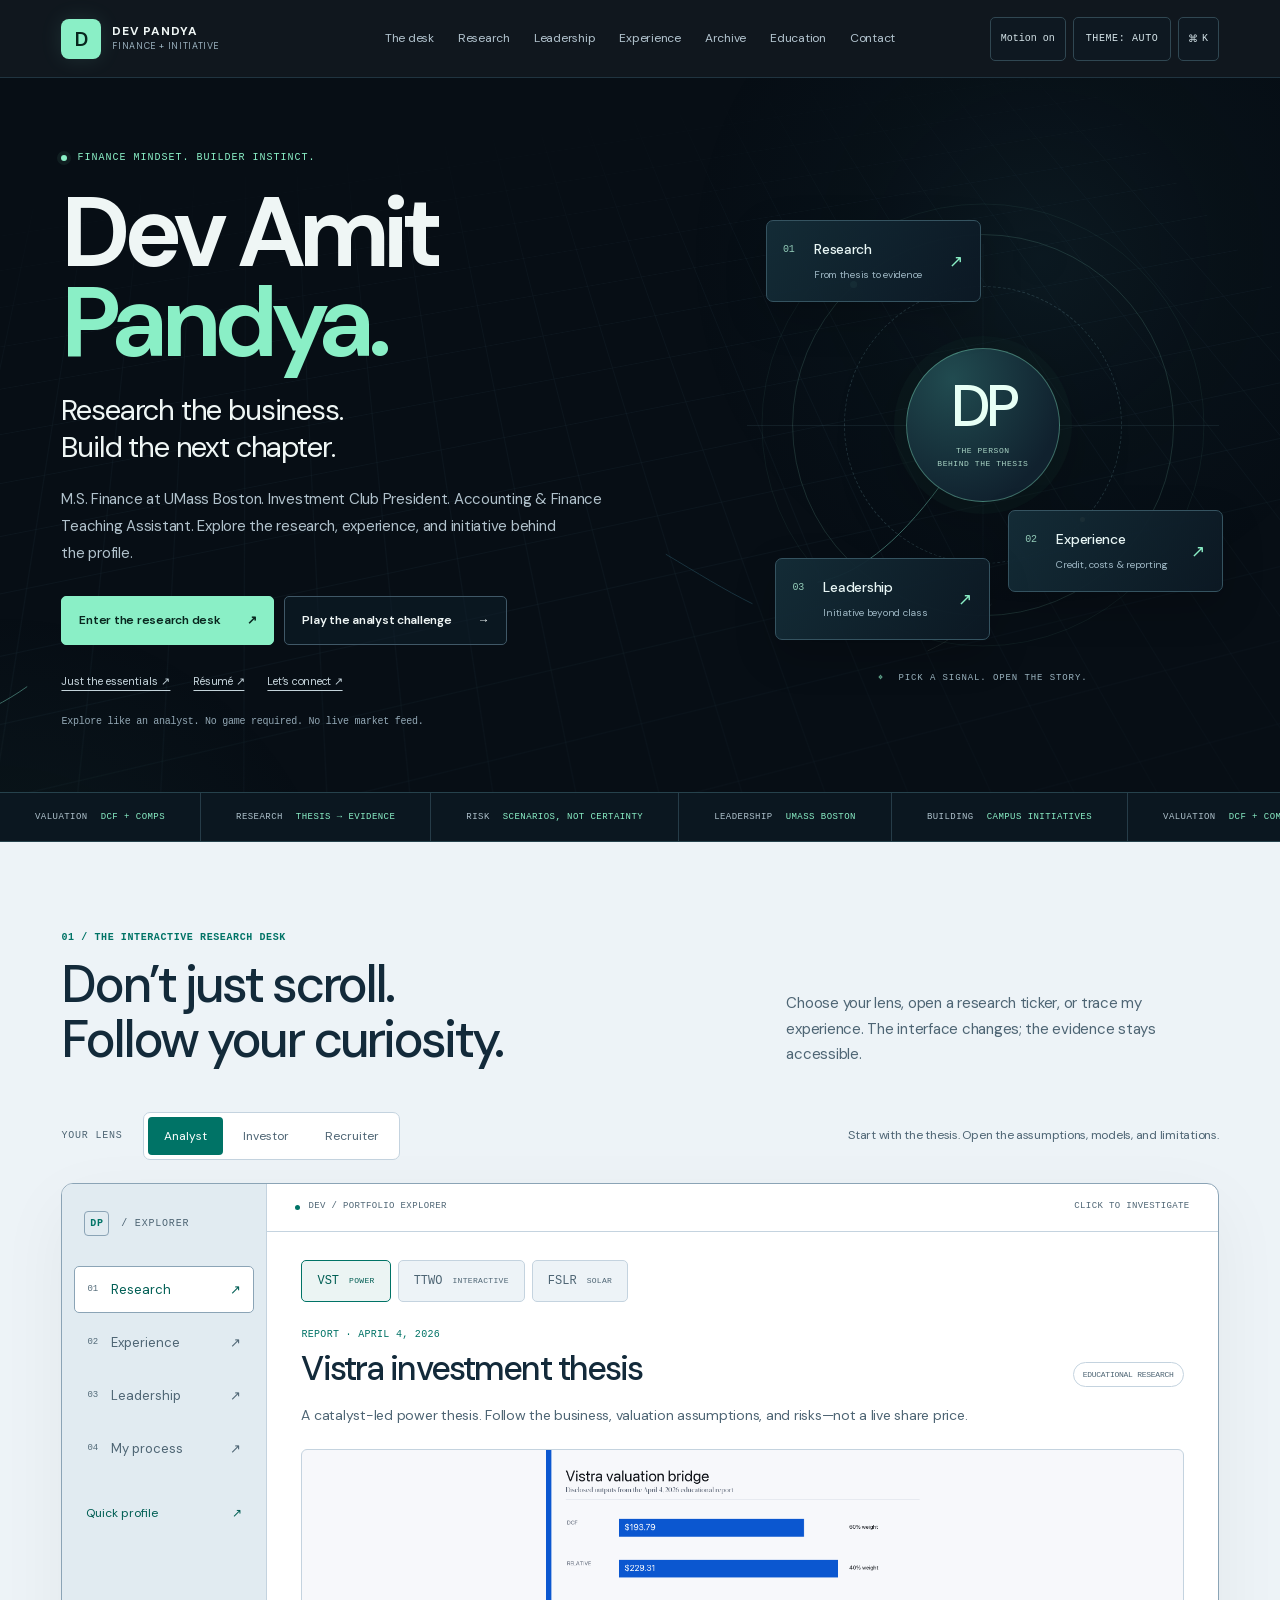
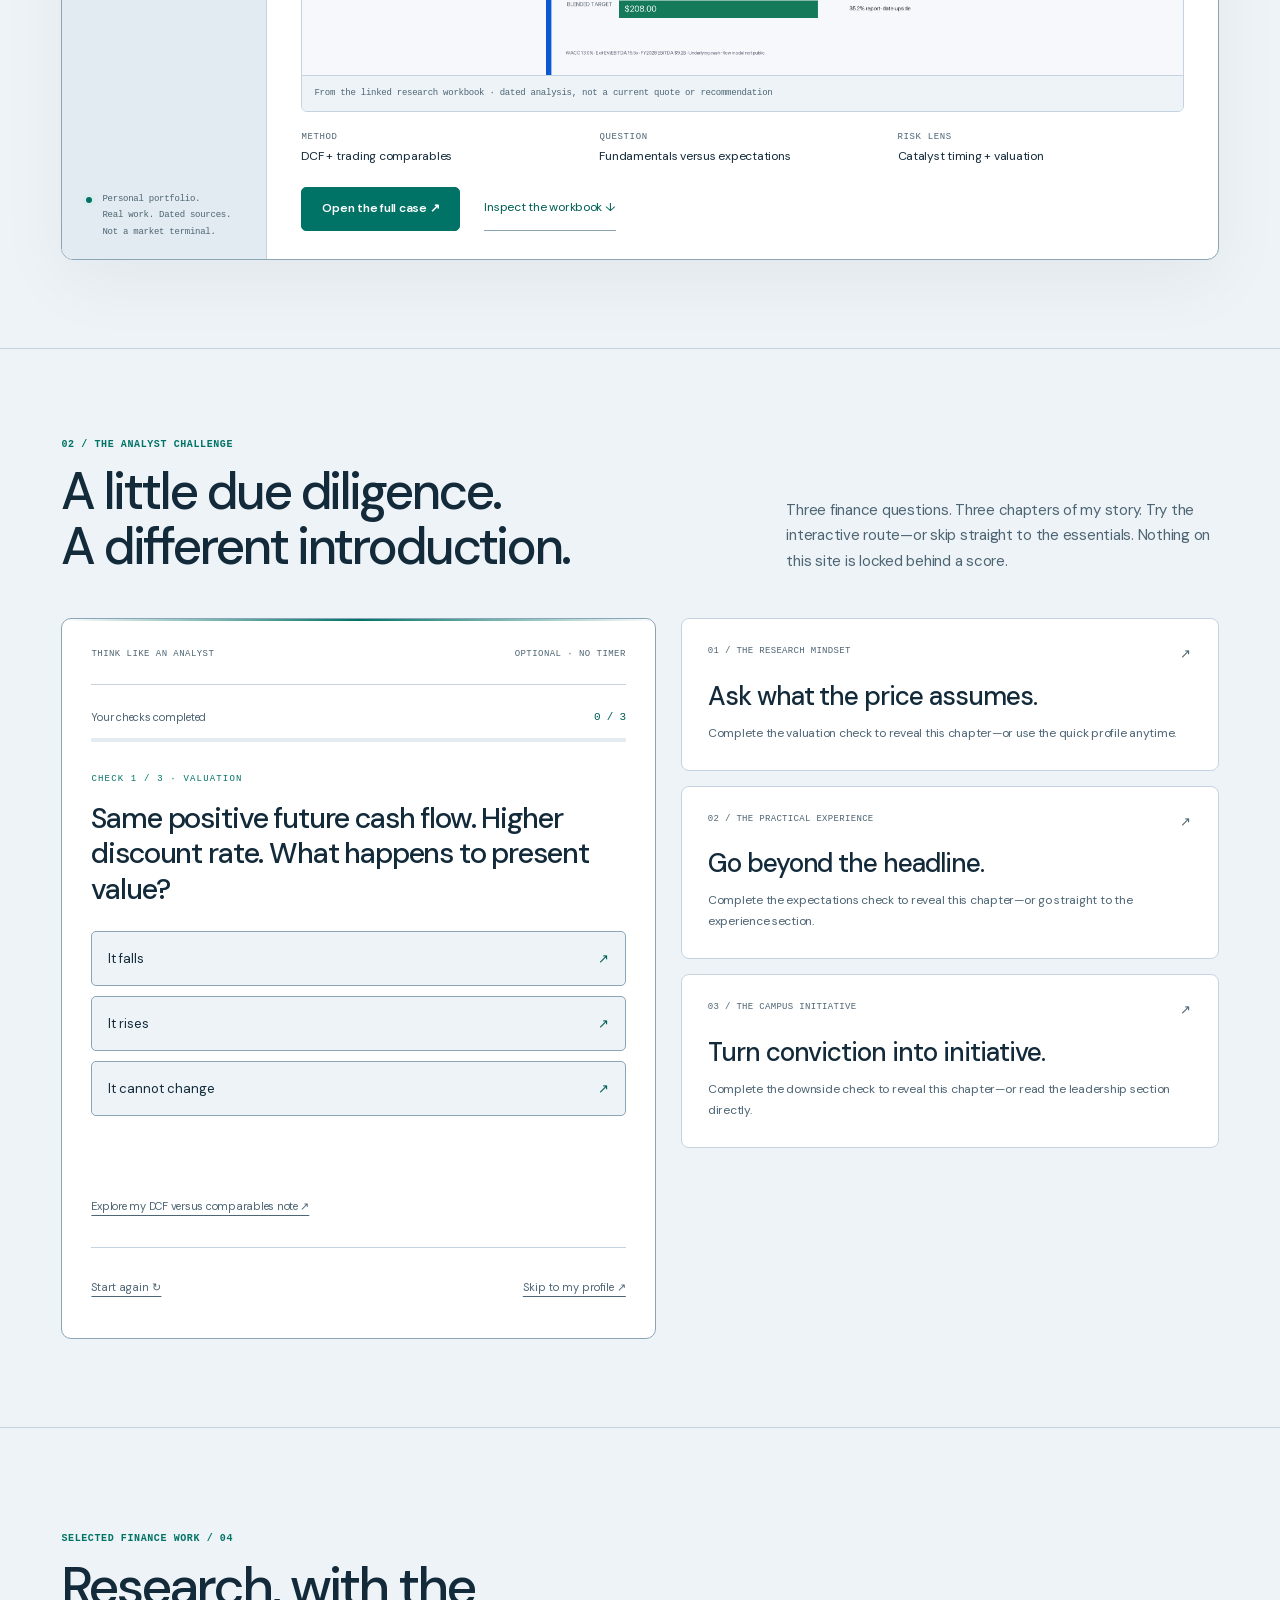
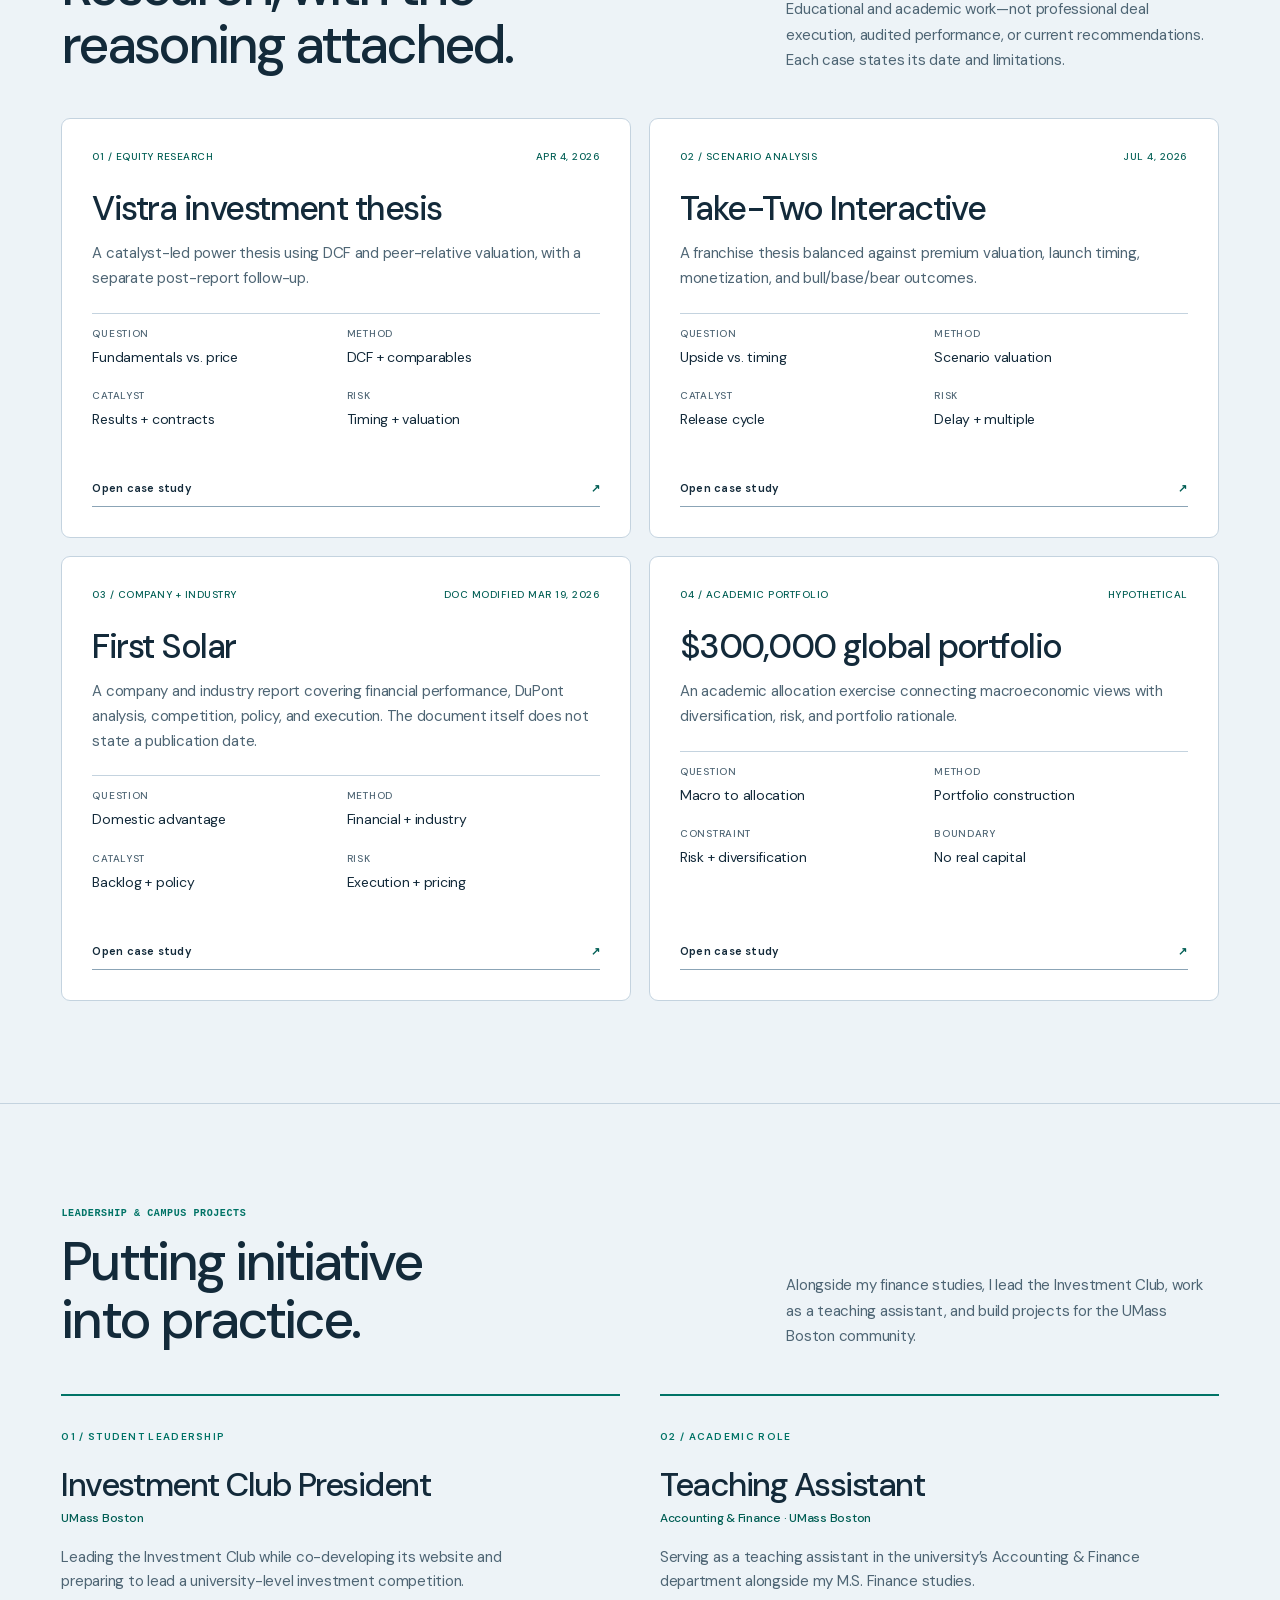
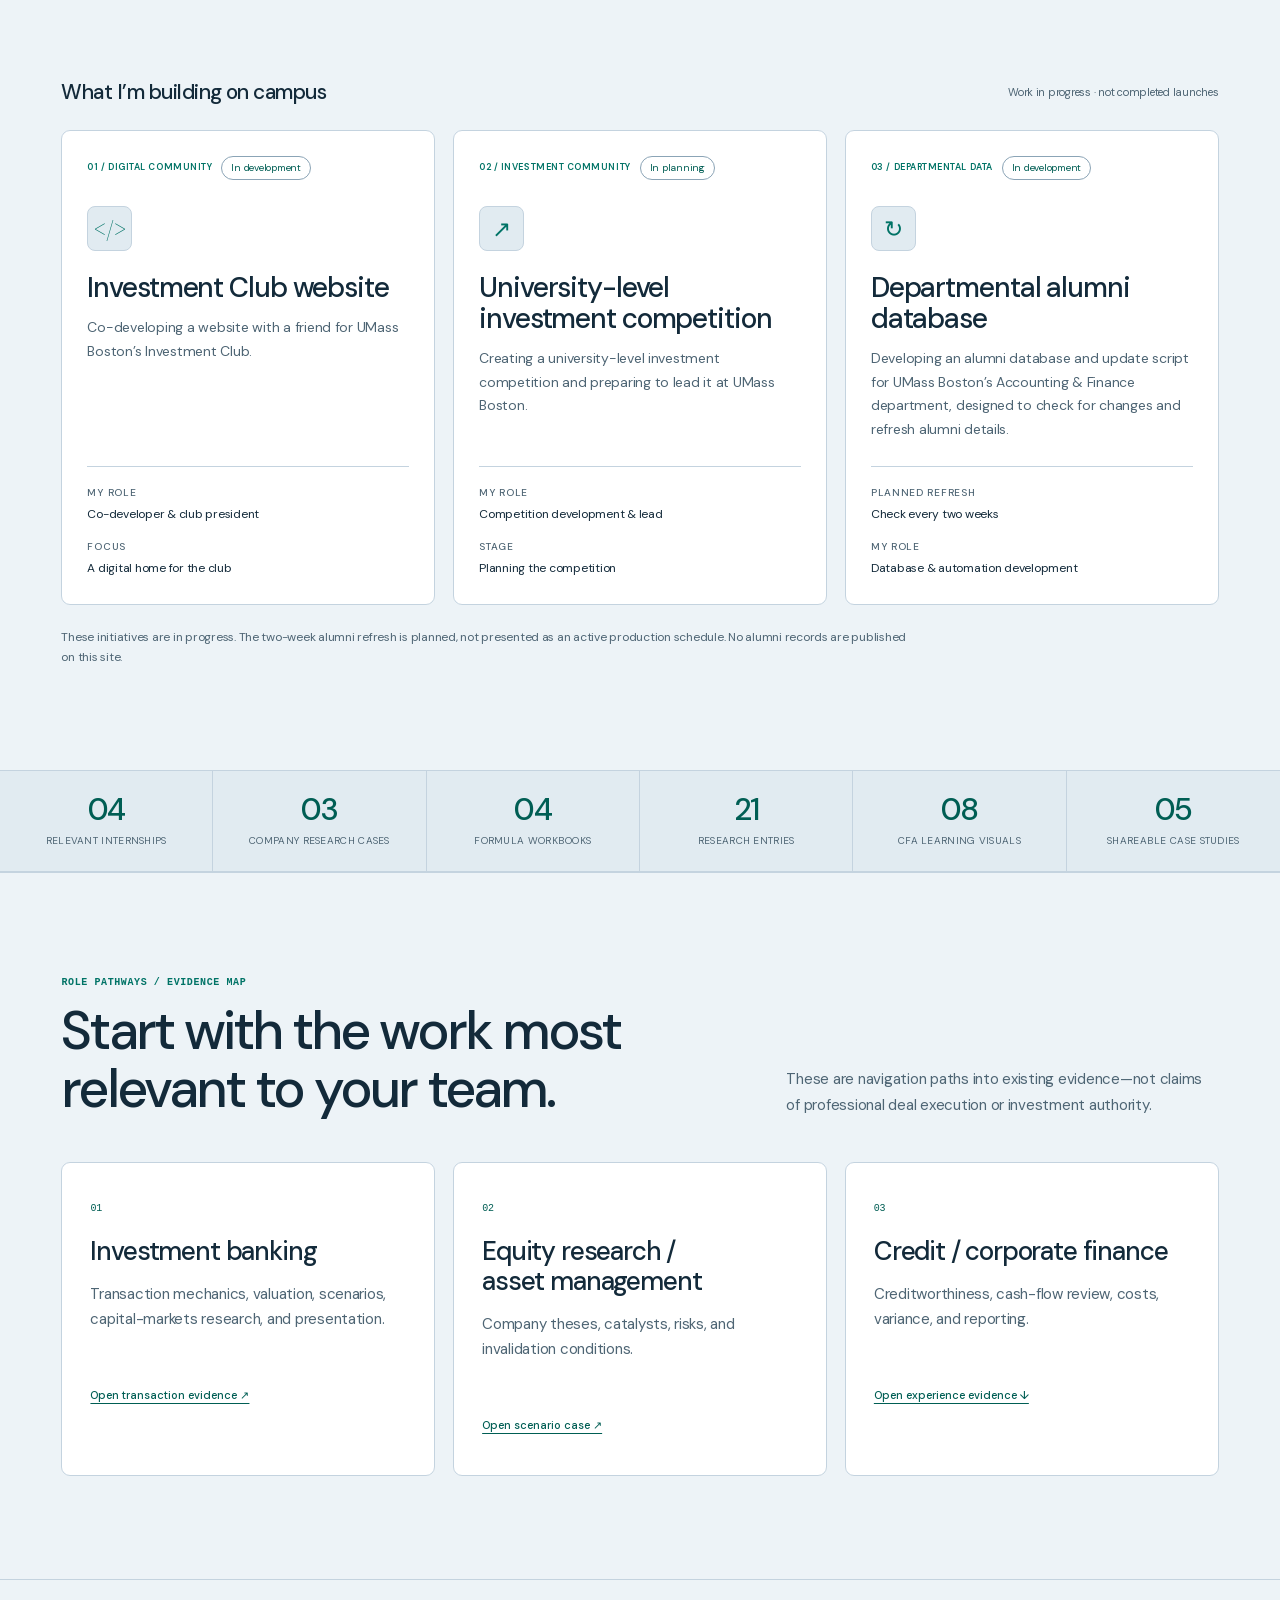
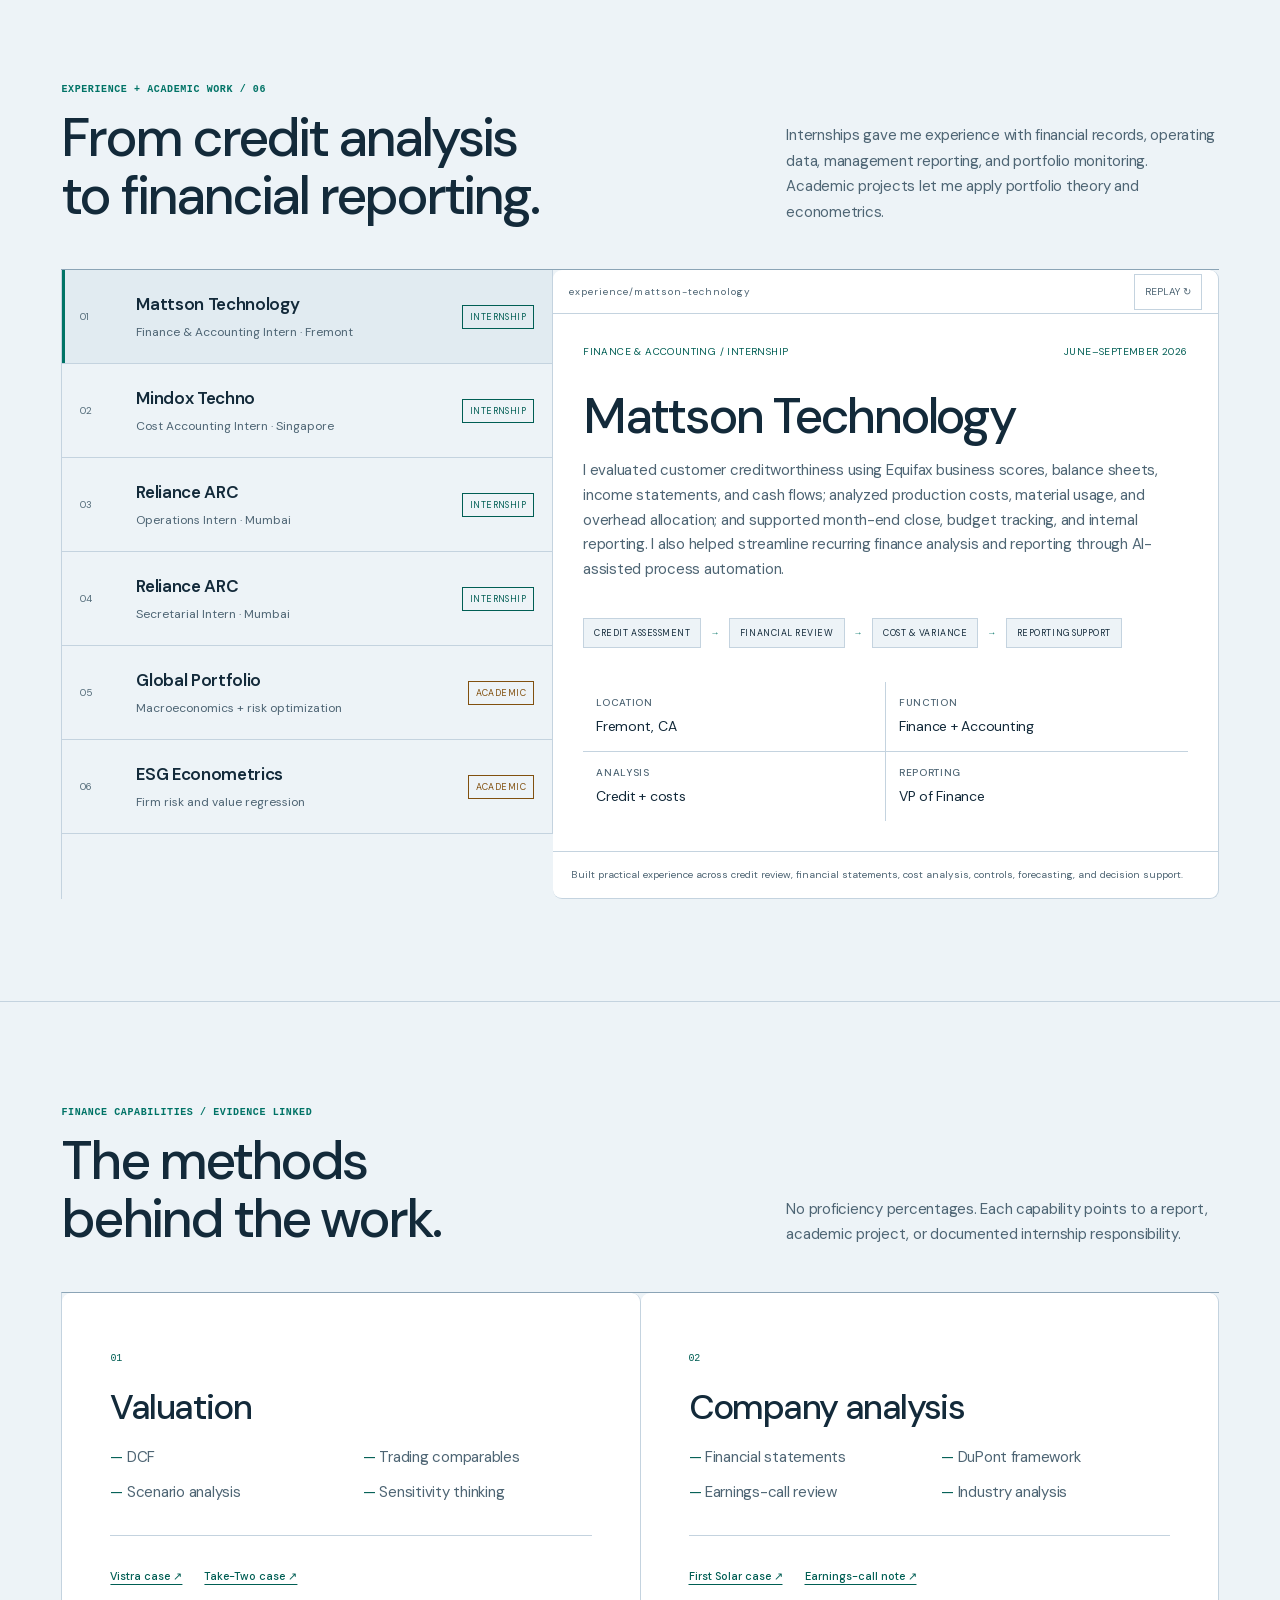
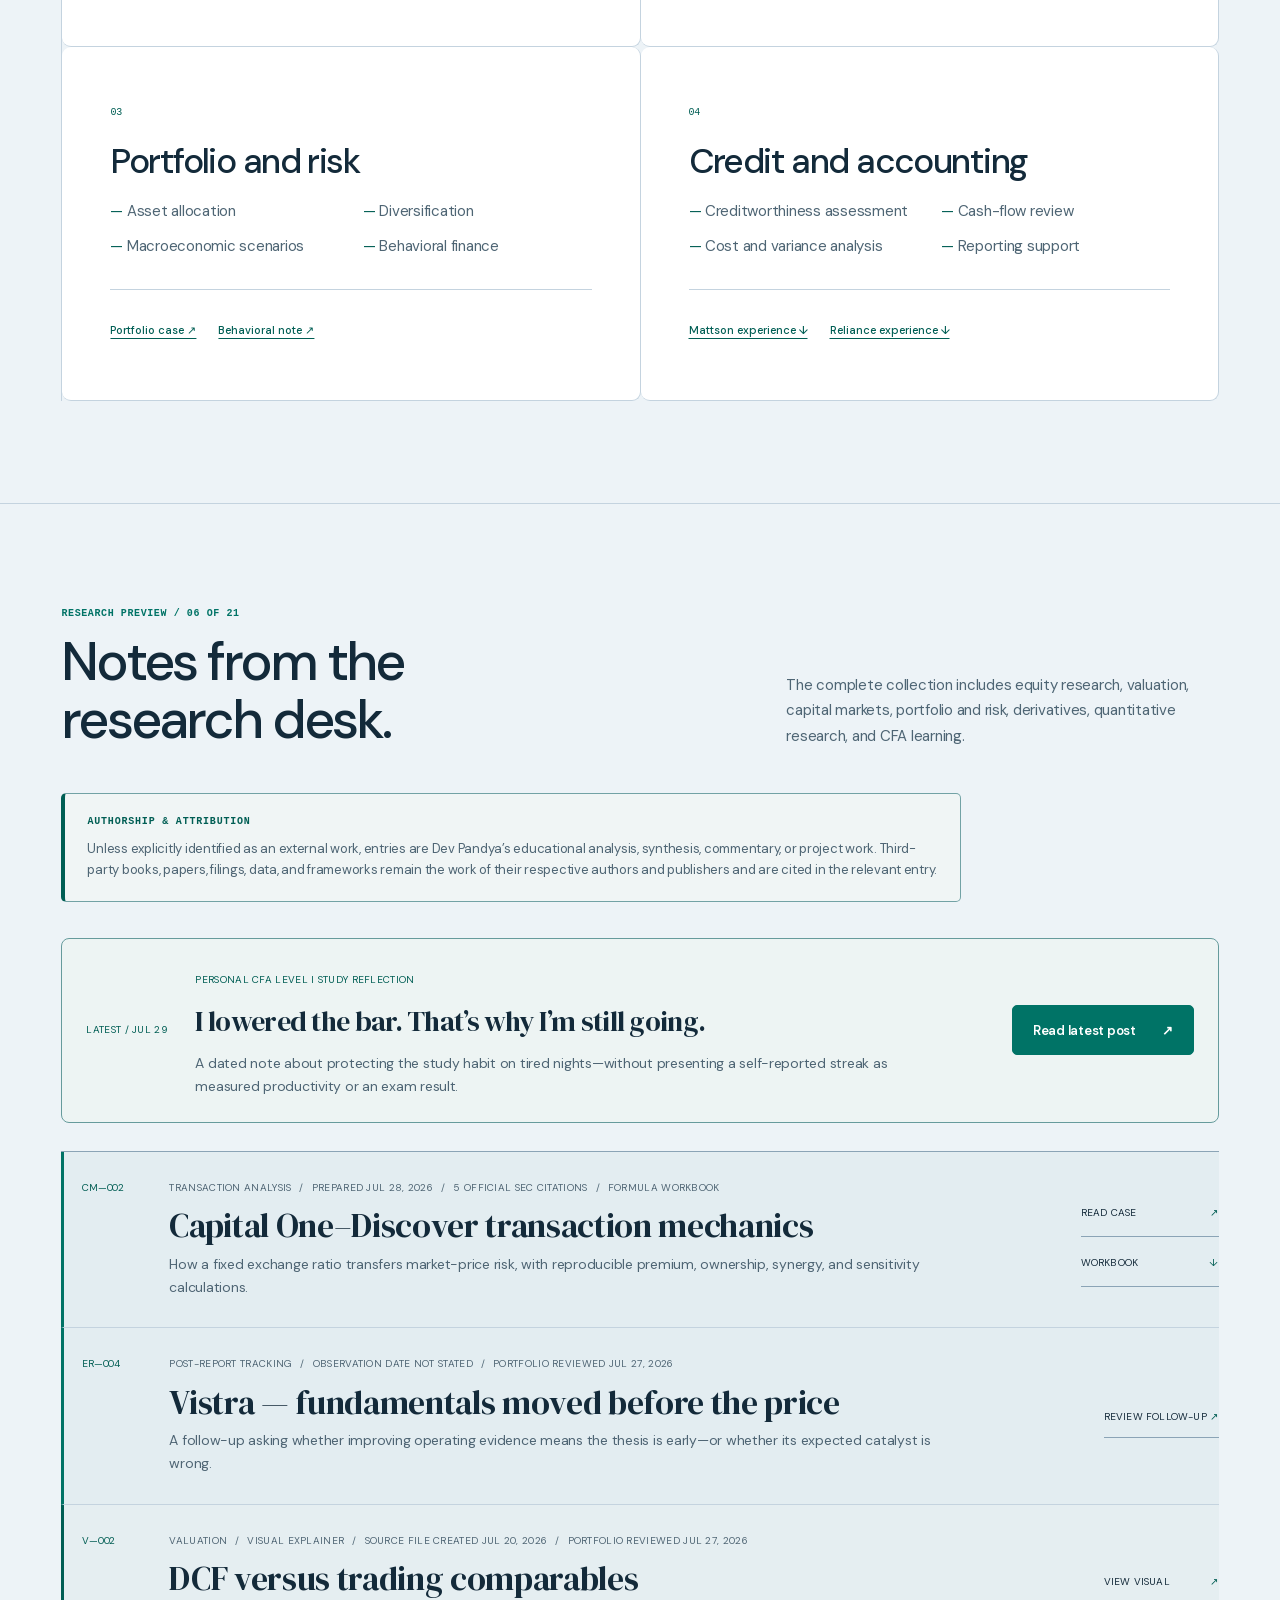
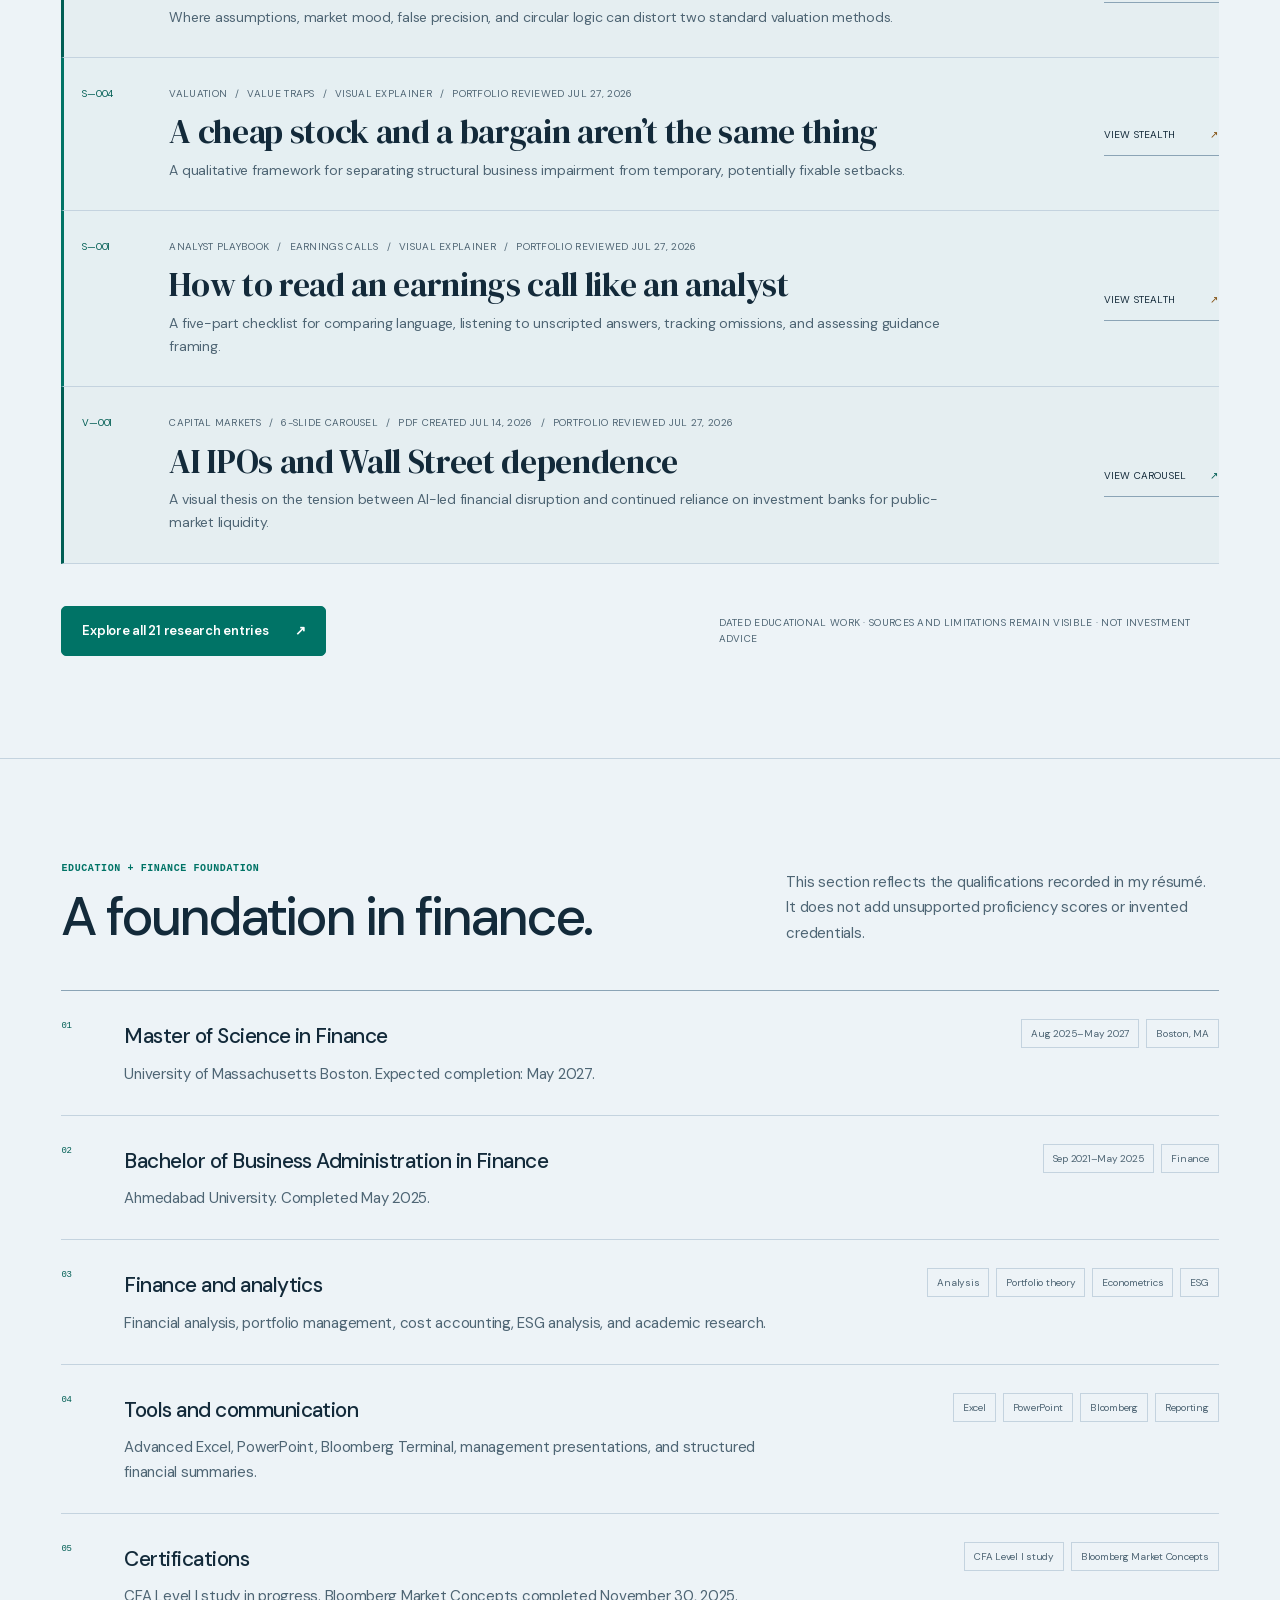
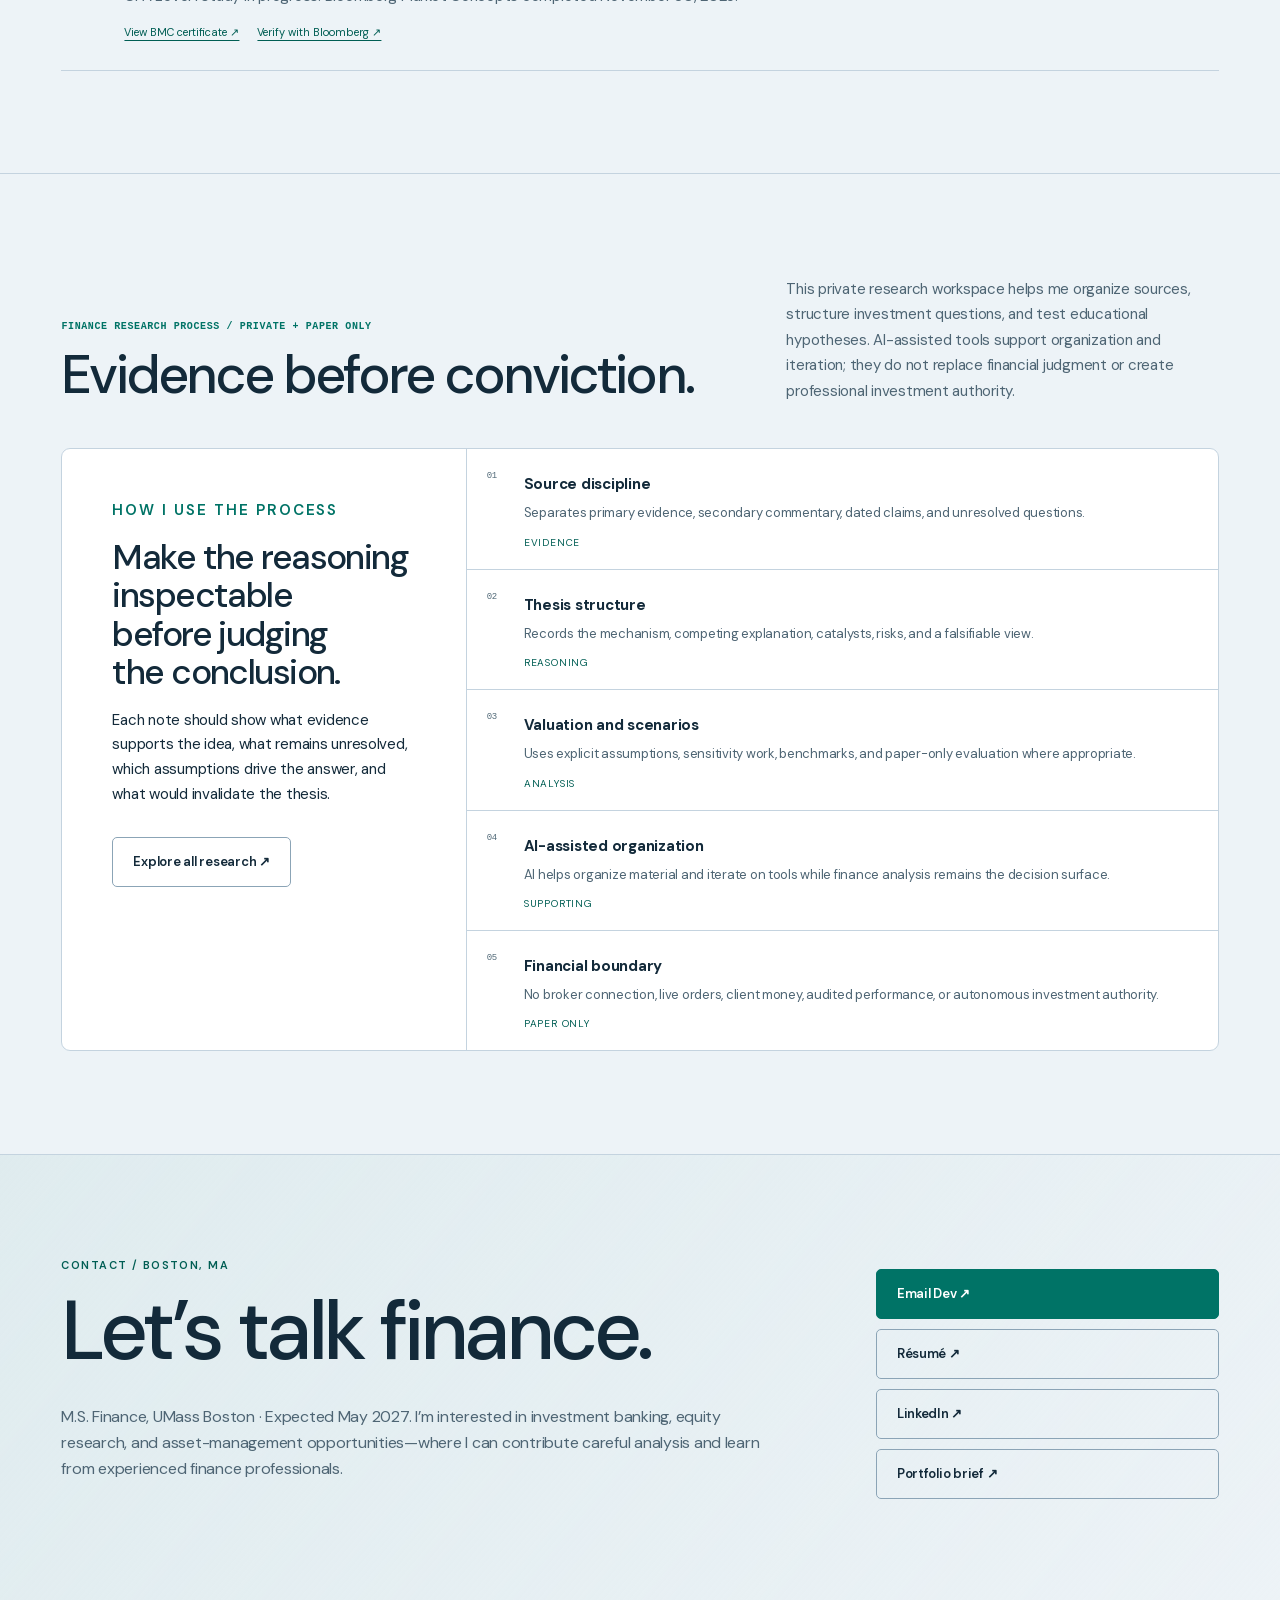
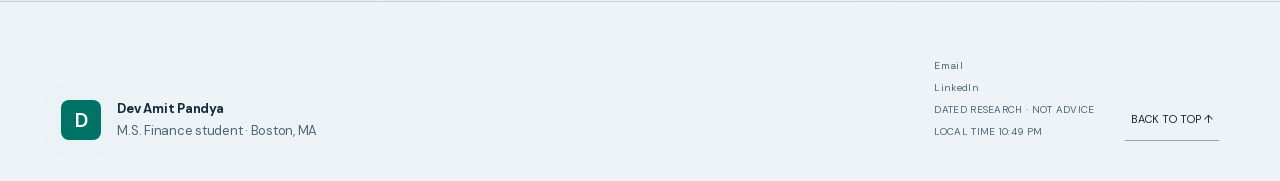
==== commit 695a3577: "[verified] feat: launch interactive finance portfolio experience" ====
--- a/index.html
+++ b/index.html
@@ -20,39 +20,140 @@
   <link rel="stylesheet" href="assets/styles.css?v=20260728b">
 <link rel="preload" href="assets/fonts/dm-serif-display-normal.woff2" as="font" type="font/woff2" crossorigin>
   <link rel="stylesheet" href="assets/editorial.css?v=20261027a">
+  <link rel="stylesheet" href="assets/market.css?v=20261027b">
 </head>
-<body>
+<body class="home-page">
   <a class="skip-link" href="#main">Skip to content</a><div class="reading-progress" aria-hidden="true"><span id="reading-progress"></span></div>
   <header class="site-header">
-    <a class="brand" href="#top" aria-label="Dev Amit Pandya portfolio home"><span class="brand-glyph">D</span><span class="brand-copy"><strong>DEV</strong><small>FINANCE STUDENT</small></span></a>
-    <nav class="main-nav" id="desktop-navigation" aria-label="Primary navigation"><a href="#selected-work">Selected work</a><a href="#leadership">Leadership</a><a href="#experience">Experience</a><a href="research/">Research</a><a href="#foundation">Education</a><a href="#contact">Contact</a></nav>
+    <a class="brand" href="#top" aria-label="Dev Amit Pandya portfolio home"><span class="brand-glyph">D</span><span class="brand-copy"><strong>DEV PANDYA</strong><small>FINANCE + INITIATIVE</small></span></a>
+    <nav class="main-nav" id="desktop-navigation" aria-label="Primary navigation"><a href="#explore">The desk</a><a href="#selected-work">Research</a><a href="#leadership">Leadership</a><a href="#experience">Experience</a><a href="research/">Archive</a><a href="#foundation">Education</a><a href="#contact">Contact</a></nav>
     <div class="header-tools">
+      <button class="motion-button" id="motion-toggle" type="button" aria-pressed="true" aria-label="Toggle background and interface motion">Motion on</button>
       <button class="text-button" id="theme-toggle" type="button" aria-label="Change color theme">Theme: auto</button>
       <button class="key-button" id="command-open" type="button" aria-label="Open command palette"><kbd>⌘</kbd><kbd>K</kbd></button>
       <button class="menu-button" id="menu-open" type="button" aria-controls="mobile-nav" aria-expanded="false">Menu</button>
     </div>
     <nav class="mobile-nav" id="mobile-nav" aria-label="Mobile navigation" hidden>
-      <a href="#selected-work">Selected work</a><a href="#leadership">Leadership &amp; campus projects</a><a href="#experience">Experience</a><a href="#capabilities">Capabilities</a><a href="research/">Research</a><a href="#foundation">Education</a><a href="#contact">Contact</a><a href="assets/Dev-Amit-Pandya-Resume.pdf" target="_blank" rel="noreferrer">Résumé ↗</a><a href="https://www.linkedin.com/in/dev-pandya-38a473220/" target="_blank" rel="noreferrer">LinkedIn ↗</a>
+      <button type="button" data-theme-cycle>Change color theme</button><a href="#explore">Interactive desk</a><a href="#challenge">Analyst challenge</a><a href="#selected-work">Selected work</a><a href="#leadership">Leadership &amp; campus projects</a><a href="#experience">Experience</a><a href="#capabilities">Capabilities</a><a href="research/">Archive</a><a href="#foundation">Education</a><a href="#contact">Contact</a><a href="assets/Dev-Amit-Pandya-Resume.pdf" target="_blank" rel="noreferrer">Résumé ↗</a><a href="https://www.linkedin.com/in/dev-pandya-38a473220/" target="_blank" rel="noreferrer">LinkedIn ↗</a>
     </nav>
   </header>
   <main id="main">
-    <section class="hero section-shell" id="top" aria-labelledby="hero-title">
-      <div class="hero-main reveal">
-        <p class="eyebrow">BOSTON, MA · FINANCE, RESEARCH &amp; LEADERSHIP</p>
-        <h1 id="hero-title">Dev Amit <br><em>Pandya.</em></h1>
-        <p class="hero-statement">An analyst’s curiosity.<br>A builder’s initiative.</p>
-        <p class="hero-deck" id="hero-introduction">I’m Dev Amit Pandya, an M.S. Finance student at UMass Boston, Investment Club President, and Accounting &amp; Finance Teaching Assistant. I connect investment research with hands-on projects for my university community.</p>
-        <div class="hero-actions"><a class="button button-primary" href="#selected-work">Explore my research <span aria-hidden="true">↓</span></a><a class="button button-quiet" href="#leadership">Leadership &amp; projects <span aria-hidden="true">↗</span></a></div>
-        <div class="hero-secondary-links"><a href="assets/Dev-Amit-Pandya-Resume.pdf" target="_blank" rel="noreferrer">Download résumé ↗</a><a href="https://www.linkedin.com/in/dev-pandya-38a473220/" target="_blank" rel="noreferrer">Connect on LinkedIn ↗</a></div>
-        <div class="role-list" aria-label="Finance focus areas"><span>Valuation</span><span>Investment Research</span><span>Credit Analysis</span><span>Portfolio &amp; Risk</span></div>
-      </div>
-      <aside class="candidate-brief reveal" aria-labelledby="brief-title">
-        <div class="brief-head"><span>AT A GLANCE / UMASS BOSTON</span><i aria-hidden="true"></i></div>
-        <div class="brief-intro"><p class="eyebrow">FINANCE MEETS INITIATIVE</p><h2 id="brief-title">Research carefully.<br>Take the lead.<br>Build something useful.</h2></div>
-        <dl class="brief-rows"><div><dt>Studying</dt><dd>M.S. Finance · expected May 2027</dd></div><div><dt>Leading</dt><dd><a href="#investment-club-role">Investment Club President ↗</a></dd></div><div><dt>Teaching</dt><dd><a href="#teaching-assistant-role">Accounting &amp; Finance TA ↗</a></dd></div><div><dt>Researching</dt><dd>Valuation, equities, credit &amp; portfolio risk</dd></div></dl>
-        <p class="brief-note">From investment questions to campus projects—turning learning into practical work.</p>
-        <div class="brief-art" aria-hidden="true"><img src="assets/haikei-campus-wave.svg" width="900" height="600" alt="" role="presentation" aria-hidden="true" decoding="async"></div>
-      </aside>
+    <section class="hero market-hero" id="top" aria-labelledby="hero-title">
+      <div class="market-ambient" aria-hidden="true">
+        <div class="ambient-grid"></div><div class="ambient-light light-one"></div><div class="ambient-light light-two"></div>
+        <svg class="market-ribbons" viewBox="0 0 1600 900" preserveAspectRatio="xMidYMid slice">
+          <path class="ribbon ribbon-one" d="M-100 760C180 810 240 350 570 420S990 850 1270 280S1530 210 1740 60"/>
+          <path class="ribbon ribbon-two" d="M-100 800C220 850 300 400 620 470S1040 900 1320 330S1590 260 1800 110"/>
+          <path class="ribbon ribbon-three" d="M-120 840C220 880 350 460 660 520S1090 940 1370 380S1640 310 1830 160"/>
+        </svg>
+      </div>
+      <div class="section-shell market-hero-inner">
+        <div class="hero-main reveal">
+          <p class="eyebrow"><span class="signal-dot" aria-hidden="true"></span> FINANCE MINDSET. BUILDER INSTINCT.</p>
+          <h1 id="hero-title">Dev Amit <br><em>Pandya.</em></h1>
+          <p class="hero-statement">Research the business.<br>Build the next chapter.</p>
+          <p class="hero-deck" id="hero-introduction">M.S. Finance at UMass Boston. Investment Club President. Accounting &amp; Finance Teaching Assistant. Explore the research, experience, and initiative behind the profile.</p>
+          <div class="hero-actions">
+            <a class="button button-primary" href="#explore">Enter the research desk <span aria-hidden="true">↗</span></a>
+            <a class="button button-quiet" href="#challenge">Play the analyst challenge <span aria-hidden="true">→</span></a>
+          </div>
+          <div class="hero-secondary-links">
+            <button type="button" data-profile-open>Just the essentials ↗</button>
+            <a href="assets/Dev-Amit-Pandya-Resume.pdf" target="_blank" rel="noreferrer">Résumé ↗</a>
+            <a href="mailto:devpandya2003@gmail.com">Let’s connect ↗</a>
+          </div>
+          <p class="hero-fineprint">Explore like an analyst. No game required. No live market feed.</p>
+        </div>
+        <div class="signal-system reveal" aria-label="Choose a part of Dev’s portfolio">
+          <div class="signal-orbit orbit-one" aria-hidden="true"></div>
+          <div class="signal-orbit orbit-two" aria-hidden="true"></div>
+          <div class="signal-orbit orbit-three" aria-hidden="true"></div>
+          <div class="signal-crosshair" aria-hidden="true"></div>
+          <button class="signal-center" type="button" data-profile-open aria-label="Open Dev’s quick profile"><span>DP</span><small>THE PERSON<br>BEHIND THE THESIS</small></button>
+          <a class="signal-node signal-research" href="#explore" data-desk-jump="research"><span>01</span><strong>Research</strong><small>From thesis to evidence</small><b aria-hidden="true">↗</b></a>
+          <a class="signal-node signal-experience" href="#explore" data-desk-jump="experience"><span>02</span><strong>Experience</strong><small>Credit, costs &amp; reporting</small><b aria-hidden="true">↗</b></a>
+          <a class="signal-node signal-leadership" href="#explore" data-desk-jump="leadership"><span>03</span><strong>Leadership</strong><small>Initiative beyond class</small><b aria-hidden="true">↗</b></a>
+          <p class="signal-caption"><span aria-hidden="true">⌖</span> PICK A SIGNAL. OPEN THE STORY.</p>
+        </div>
+      </div>
+      <div class="portfolio-ticker" aria-label="Portfolio focus areas">
+        <div class="ticker-track"><span>VALUATION <b>DCF + COMPS</b></span><span>RESEARCH <b>THESIS → EVIDENCE</b></span><span>RISK <b>SCENARIOS, NOT CERTAINTY</b></span><span>LEADERSHIP <b>UMASS BOSTON</b></span><span>BUILDING <b>CAMPUS INITIATIVES</b></span><span aria-hidden="true">VALUATION <b>DCF + COMPS</b></span><span aria-hidden="true">RESEARCH <b>THESIS → EVIDENCE</b></span><span aria-hidden="true">RISK <b>SCENARIOS, NOT CERTAINTY</b></span><span aria-hidden="true">LEADERSHIP <b>UMASS BOSTON</b></span><span aria-hidden="true">BUILDING <b>CAMPUS INITIATIVES</b></span></div>
+      </div>
+    </section>
+    <section class="desk-section section-shell" id="explore" aria-labelledby="desk-heading">
+      <header class="section-heading reveal"><div><p class="eyebrow">01 / THE INTERACTIVE RESEARCH DESK</p><h2 id="desk-heading">Don’t just scroll.<br>Follow your curiosity.</h2></div><p>Choose your lens, open a research ticker, or trace my experience. The interface changes; the evidence stays accessible.</p></header>
+      <div class="audience-controls reveal"><span>YOUR LENS</span><div role="group" aria-label="Choose how to explore"><button type="button" data-audience="analyst" aria-pressed="true">Analyst</button><button type="button" data-audience="investor" aria-pressed="false">Investor</button><button type="button" data-audience="recruiter" aria-pressed="false">Recruiter</button></div><p id="audience-note">Start with the thesis. Open the assumptions, models, and limitations.</p></div>
+      <div class="research-desk reveal">
+        <aside class="desk-sidebar"><div class="desk-wordmark"><span>DP</span> / EXPLORER</div>
+          <div class="desk-tabs" role="tablist" aria-label="Portfolio explorer" aria-orientation="vertical">
+            <button type="button" id="desk-tab-research" role="tab" aria-selected="true" aria-controls="desk-panel-research" tabindex="0" data-desk-tab="research"><span>01</span> Research <b aria-hidden="true">↗</b></button>
+            <button type="button" id="desk-tab-experience" role="tab" aria-selected="false" aria-controls="desk-panel-experience" tabindex="-1" data-desk-tab="experience"><span>02</span> Experience <b aria-hidden="true">↗</b></button>
+            <button type="button" id="desk-tab-leadership" role="tab" aria-selected="false" aria-controls="desk-panel-leadership" tabindex="-1" data-desk-tab="leadership"><span>03</span> Leadership <b aria-hidden="true">↗</b></button>
+            <button type="button" id="desk-tab-process" role="tab" aria-selected="false" aria-controls="desk-panel-process" tabindex="-1" data-desk-tab="process"><span>04</span> My process <b aria-hidden="true">↗</b></button>
+          </div>
+          <button class="desk-profile-link" type="button" data-profile-open>Quick profile <span aria-hidden="true">↗</span></button>
+          <div class="desk-sidebar-note"><span class="signal-dot" aria-hidden="true"></span><p>Personal portfolio.<br>Real work. Dated sources.<br>Not a market terminal.</p></div>
+        </aside>
+        <div class="desk-workspace">
+          <div class="desk-chrome"><span><i aria-hidden="true"></i> DEV / PORTFOLIO EXPLORER</span><span>CLICK TO INVESTIGATE</span></div>
+          <section id="desk-panel-research" class="desk-panel" role="tabpanel" aria-labelledby="desk-tab-research" tabindex="0">
+            <div class="desk-case-tabs" role="group" aria-label="Choose a dated research case"><button type="button" data-desk-case="vistra" aria-pressed="true">VST <small>POWER</small></button><button type="button" data-desk-case="ttwo" aria-pressed="false">TTWO <small>INTERACTIVE</small></button><button type="button" data-desk-case="firstsolar" aria-pressed="false">FSLR <small>SOLAR</small></button></div>
+            <div class="desk-case-heading"><div><p class="eyebrow" id="desk-case-date">Report · April 4, 2026</p><h3 id="desk-case-title">Vistra investment thesis</h3></div><span class="desk-tag">EDUCATIONAL RESEARCH</span></div>
+            <p class="desk-copy" id="desk-case-copy">A catalyst-led power thesis. Follow the business, valuation assumptions, and risks—not a live share price.</p>
+            <figure class="desk-chart"><img id="desk-case-image" src="assets/research/vistra-valuation-bridge.png" alt="Valuation bridge from the dated Vistra research workbook" loading="lazy" decoding="async"><figcaption>From the linked research workbook · dated analysis, not a current quote or recommendation</figcaption></figure>
+            <dl class="desk-facts"><div><dt>Method</dt><dd id="desk-case-method">DCF + trading comparables</dd></div><div><dt>Question</dt><dd id="desk-case-question">Fundamentals versus expectations</dd></div><div><dt>Risk lens</dt><dd id="desk-case-risk">Catalyst timing + valuation</dd></div></dl>
+            <div class="desk-actions"><a class="button button-primary" id="desk-case-link" href="research/vistra/">Open the full case ↗</a><a class="desk-text-link" id="desk-model-link" href="assets/models/Dev-Pandya-Vistra-Valuation-Bridge.xlsx" download>Inspect the workbook ↓</a></div>
+          </section>
+          <section id="desk-panel-experience" class="desk-panel" role="tabpanel" aria-labelledby="desk-tab-experience" tabindex="0" hidden>
+            <p class="eyebrow">EXPERIENCE / SELECT A CHAPTER</p><h3 class="desk-panel-title">Different desks. The same attention to detail.</h3>
+            <div class="career-track" role="group" aria-label="Internship timeline"><button type="button" data-career="reliancesecretarial" aria-pressed="false"><b>2022</b><span>Corporate records</span></button><button type="button" data-career="relianceops" aria-pressed="false"><b>2023</b><span>Distressed accounts</span></button><button type="button" data-career="mindox" aria-pressed="false"><b>2024</b><span>Cost accounting</span></button><button type="button" data-career="mattson" aria-pressed="true"><b>2026</b><span>Credit &amp; reporting</span></button></div>
+            <div class="career-detail"><p class="eyebrow" id="career-role">Finance &amp; Accounting Intern</p><h4 id="career-title">Mattson Technology</h4><p id="career-location">Fremont, CA · June–September 2026</p><p id="career-copy">Customer creditworthiness, financial-statement review, production costs, month-end close, and internal reporting. I also helped streamline recurring finance analysis through AI-assisted process automation.</p><ul id="career-skills"><li>Credit review</li><li>Cost analysis</li><li>Reporting support</li></ul></div>
+            <a class="desk-text-link" href="#experience">Explore the detailed experience record ↓</a>
+          </section>
+          <section id="desk-panel-leadership" class="desk-panel" role="tabpanel" aria-labelledby="desk-tab-leadership" tabindex="0" hidden>
+            <p class="eyebrow">LEADERSHIP / CURRENT ROLES, DEVELOPING INITIATIVES</p><h3 class="desk-panel-title">Finance is a team activity.</h3>
+            <div class="desk-role-grid"><article><span>LEADING</span><h4>Investment Club President</h4><p>UMass Boston</p></article><article><span>TEACHING</span><h4>Accounting &amp; Finance Teaching Assistant</h4><p>UMass Boston</p></article></div>
+            <div class="desk-build-list"><div><strong>Investment Club website</strong><span>Co-developing with a friend · in development</span></div><div><strong>University-level investment competition</strong><span>Developing the competition and preparing to lead it · in planning</span></div><div><strong>Departmental alumni database</strong><span>In development · planned check every two weeks</span></div></div>
+            <a class="desk-text-link" href="#leadership">Open the full leadership &amp; projects section ↓</a>
+          </section>
+          <section id="desk-panel-process" class="desk-panel" role="tabpanel" aria-labelledby="desk-tab-process" tabindex="0" hidden>
+            <p class="eyebrow">HOW I THINK / EVIDENCE BEFORE CONVICTION</p><h3 class="desk-panel-title">A thesis needs a way to be wrong.</h3>
+            <div class="process-grid"><article><b>01</b><h4>Find the evidence.</h4><p>Start with dated sources and distinguish facts from interpretation.</p></article><article><b>02</b><h4>Make assumptions visible.</h4><p>Open the model, scenarios, and variables that drive the conclusion.</p></article><article><b>03</b><h4>Look for the downside.</h4><p>Study timing, balance-sheet risk, and competing explanations.</p></article><article><b>04</b><h4>State what changes the view.</h4><p>A useful thesis identifies what would invalidate it.</p></article></div>
+            <a class="desk-text-link" href="#process">Read the full research process ↓</a>
+          </section>
+        </div>
+      </div>
+      <noscript><p>Interactive controls need JavaScript. Your information is not locked: <a href="#selected-work">research</a>, <a href="#experience">experience</a>, <a href="#leadership">leadership</a>, and <a href="assets/Dev-Amit-Pandya-Resume.pdf">résumé</a> remain available.</p></noscript>
+    </section>
+    <dialog class="profile-dialog" id="profile-dialog" aria-labelledby="profile-title"><div class="profile-shell"><header><span>DP / QUICK PROFILE</span><button type="button" data-profile-close aria-label="Close quick profile">Close ×</button></header><p class="eyebrow">NO QUEST REQUIRED</p><h2 id="profile-title">Dev Amit Pandya.</h2><p class="profile-intro">Finance student. Researcher. Campus leader. Hands-on builder.</p><dl><div><dt>Education</dt><dd>M.S. Finance, UMass Boston · expected May 2027</dd></div><div><dt>Leadership</dt><dd>Investment Club President, UMass Boston</dd></div><div><dt>Academic role</dt><dd>Teaching Assistant, Accounting &amp; Finance</dd></div><div><dt>Earlier degree</dt><dd>B.B.A. Finance, Ahmedabad University · completed May 2025</dd></div><div><dt>Location</dt><dd>Boston, MA</dd></div></dl><div class="profile-actions"><a class="button button-primary" href="assets/Dev-Amit-Pandya-Resume.pdf" download>Download résumé ↓</a><a class="button button-quiet" href="mailto:devpandya2003@gmail.com">Email Dev ↗</a><a class="desk-text-link" href="https://www.linkedin.com/in/dev-pandya-38a473220/" target="_blank" rel="noreferrer">LinkedIn ↗</a></div></div></dialog>
+    <section class="challenge-section section-shell" id="challenge" aria-labelledby="challenge-heading">
+      <header class="section-heading reveal">
+        <div><p class="eyebrow">02 / THE ANALYST CHALLENGE</p><h2 id="challenge-heading">A little due diligence.<br>A different introduction.</h2></div>
+        <p>Three finance questions. Three chapters of my story. Try the interactive route—or skip straight to the essentials. Nothing on this site is locked behind a score.</p>
+      </header>
+      <div class="challenge-layout reveal">
+        <div class="challenge-console">
+          <div class="challenge-console-top"><span>THINK LIKE AN ANALYST</span><span>OPTIONAL · NO TIMER</span></div>
+          <div class="challenge-progress-row"><label for="challenge-progress">Your checks completed</label><span id="challenge-count">0 / 3</span></div>
+          <progress id="challenge-progress" value="0" max="3">0 of 3 checks completed</progress>
+          <div id="challenge-question-wrapper">
+            <p class="eyebrow" id="challenge-step">CHECK 1 / 3 · VALUATION</p>
+            <h3 id="challenge-question" tabindex="-1">Same positive future cash flow. Higher discount rate. What happens to present value?</h3>
+            <div class="challenge-answers" id="challenge-answers" role="group" aria-labelledby="challenge-question"></div>
+            <p id="challenge-feedback" class="challenge-feedback" role="status" aria-live="polite"></p>
+            <a class="challenge-source" id="challenge-source" href="research/#note-dcfcomps">Explore my DCF versus comparables note ↗</a>
+            <button class="button button-primary" id="challenge-next" type="button" hidden>Next check →</button>
+          </div>
+          <div id="challenge-complete" hidden><span class="complete-mark" aria-hidden="true">✓</span><h3 tabindex="-1">You’ve met the analyst.</h3><p>Research, practical experience, and campus initiative—three parts of the same story. This was a learning interaction, not an investing assessment or a recommendation.</p><button class="button button-primary" type="button" data-profile-open>Open my quick profile ↗</button></div>
+          <div class="challenge-bottom"><button type="button" id="challenge-replay">Start again ↻</button><button type="button" data-profile-open>Skip to my profile ↗</button></div>
+          <noscript><p>The challenge needs JavaScript. <a href="#leadership">Read my background directly</a> or <a href="assets/Dev-Amit-Pandya-Resume.pdf">open my résumé</a>.</p></noscript>
+        </div>
+        <div class="story-unlocks" aria-label="Story chapters revealed by the challenge">
+          <article class="unlock-card" data-unlock="research" data-unlocked="false"><span class="unlock-index">01 / THE RESEARCH MINDSET <b aria-hidden="true">↗</b></span><h3>Ask what the price assumes.</h3><p data-unlock-hint>Complete the valuation check to reveal this chapter—or use the quick profile anytime.</p><div data-unlock-content hidden><p>I study companies through valuation, catalysts, scenarios, and explicit risk. Explore my dated research on Vistra, Take-Two, and First Solar.</p><a href="#selected-work">Explore the research ↓</a></div></article>
+          <article class="unlock-card" data-unlock="experience" data-unlocked="false"><span class="unlock-index">02 / THE PRACTICAL EXPERIENCE <b aria-hidden="true">↗</b></span><h3>Go beyond the headline.</h3><p data-unlock-hint>Complete the expectations check to reveal this chapter—or go straight to the experience section.</p><div data-unlock-content hidden><p>Internships introduced me to creditworthiness, cost accounting, distressed accounts, corporate records, and reporting. Details matter when a decision depends on the numbers.</p><a href="#experience">Trace the experience ↓</a></div></article>
+          <article class="unlock-card" data-unlock="leadership" data-unlocked="false"><span class="unlock-index">03 / THE CAMPUS INITIATIVE <b aria-hidden="true">↗</b></span><h3>Turn conviction into initiative.</h3><p data-unlock-hint>Complete the downside check to reveal this chapter—or read the leadership section directly.</p><div data-unlock-content hidden><p>I’m Investment Club President and an Accounting &amp; Finance Teaching Assistant at UMass Boston, while developing a club website, university-level competition, and departmental alumni database.</p><a href="#leadership">Meet the campus projects ↓</a></div></article>
+        </div>
+      </div>
     </section>
     <section class="selected-work section-shell" id="selected-work" aria-labelledby="selected-work-title">
       <header class="section-heading reveal"><div><p class="eyebrow">SELECTED FINANCE WORK / 04</p><h2 id="selected-work-title">Research, with the reasoning attached.</h2></div><p>Educational and academic work—not professional deal execution, audited performance, or current recommendations. Each case states its date and limitations.</p></header>
@@ -215,5 +316,6 @@
   <dialog class="command-dialog" id="command-dialog" aria-labelledby="command-title"><div class="command-shell"><header><span id="command-title">Navigate portfolio</span><button id="command-close" type="button" aria-label="Close command palette">Esc</button></header><div class="command-list"><button type="button" data-command="selected-work"><span>Selected finance work</span><kbd>S</kbd></button><button type="button" data-command="leadership"><span>Leadership &amp; campus projects</span><kbd>L</kbd></button><button type="button" data-command="experience"><span>Finance experience</span><kbd>E</kbd></button><button type="button" data-command="capabilities"><span>Finance capabilities</span><kbd>C</kbd></button><button type="button" data-command="research"><span>Research preview</span><kbd>R</kbd></button><button type="button" data-command="foundation"><span>Education</span><kbd>F</kbd></button><button type="button" data-command="process"><span>Research process</span><kbd>P</kbd></button><button type="button" data-command="contact"><span>Contact</span><kbd>A</kbd></button><button type="button" data-command="theme"><span>Cycle theme</span><kbd>T</kbd></button></div><p>Keyboard-first · no telemetry</p></div></dialog>
   <script type="application/ld+json">{"@context":"https://schema.org","@type":"Person","name":"Dev Amit Pandya","url":"https://devpandya.com/","sameAs":["https://www.linkedin.com/in/dev-pandya-38a473220/"],"jobTitle":["M.S. Finance Student","Investment Club President","Accounting & Finance Teaching Assistant"],"alumniOf":[{"@type":"CollegeOrUniversity","name":"Ahmedabad University"}],"affiliation":{"@type":"CollegeOrUniversity","name":"University of Massachusetts Boston"},"knowsAbout":["Valuation","Equity Research","Credit Analysis","Portfolio Analysis","Financial Analysis"]}</script>
   <script src="assets/app.js?v=20261027a" defer></script>
+  <script type="module" src="assets/experience.js?v=20261027b"></script>
 </body>
 </html>
--- a/assets/market.css
+++ b/assets/market.css
@@ -0,0 +1,423 @@
+/* Interactive finance identity. Abstract motion is decoration, never market data. */
+html[data-theme="light"] {
+  --bg: #edf3f7; --bg-raised: #ffffff; --bg-soft: #e1ebf1;
+  --ink: #132a3a; --muted: #4e6574; --faint: #536b79;
+  --line: #c4d3df; --line-strong: #8ba4b6;
+  --accent: #007366; --accent-strong: #005e54; --accent-ink: #ffffff;
+  --warning: #81500f; --danger: #9a3f35;
+}
+html[data-theme="dark"] {
+  --bg: #071017; --bg-raised: #0d1a25; --bg-soft: #112332;
+  --ink: #eff6f5; --muted: #afbdc6; --faint: #92a6b2;
+  --line: #243a49; --line-strong: #4a6576;
+  --accent: #8aefc6; --accent-strong: #acffdc; --accent-ink: #08261e;
+  --warning: #f0ba7c; --danger: #f4a49c;
+}
+html[data-theme] { --max: 1240px; --gutter: clamp(20px, 4.8vw, 72px); }
+[hidden] { display: none !important; }
+html[data-theme] body { background: var(--bg); }
+html { scroll-padding-top: 86px; }
+main section[id] { scroll-margin-top: 18px; }
+button { touch-action: manipulation; }
+button:disabled { cursor: default; }
+:where(button, a, input, select):focus-visible { outline: 2px solid var(--accent); outline-offset: 5px; }
+
+/* A dark, consistent instrument panel above either content theme. */
+html[data-theme] .site-header {
+  --bg: #070e15; --bg-raised: #0d1a25; --ink: #eff6f5; --muted: #b3c4cf;
+  --line: #243a49; --line-strong: #4a6576; --accent: #8aefc6; --accent-strong: #acffdc; --accent-ink: #08261e;
+  min-height: 78px; background: #070e15f5; color: var(--ink); border-color: #203440; gap: 26px;
+}
+.brand-glyph { border-radius: 8px; font: 600 20px var(--sans); box-shadow: 0 0 22px #8aefc61c; }
+.brand-copy strong { font-size: 12px; letter-spacing: .08em; }
+.brand-copy small { font-size: 9px; color: #9cb3c0; }
+.main-nav { gap: 24px; }
+.main-nav a { font-size: 12px; }
+.header-tools { gap: 7px; }
+html[data-theme] .text-button, html[data-theme] .key-button, html[data-theme] .menu-button, .motion-button { border: 1px solid #304752; color: #d4e3e8; background: #0d1a2580; border-radius: 5px; font: 10px var(--mono); }
+.motion-button { min-height: 44px; padding: 0 10px; cursor: pointer; white-space: nowrap; }
+.motion-button:disabled { color: #b3c4cf; }
+.mobile-nav button { display: flex; align-items: center; width: 100%; min-height: 48px; padding: 0 14px; border: 0; color: var(--muted); background: transparent; font: inherit; text-align: left; cursor: pointer; }
+.mobile-nav button:hover { color: var(--accent-ink); background: var(--accent); }
+
+/* First scene: moving linework and an orbital directory, not a price chart. */
+html[data-theme] .market-hero.hero {
+  --bg: #070e15; --bg-raised: #0d1a25; --bg-soft: #112332; --ink: #eff6f5;
+  --muted: #b1c2cc; --faint: #92a6b2; --line: #263d4b; --line-strong: #4a6576;
+  --accent: #8aefc6; --accent-strong: #acffdc; --accent-ink: #08261e;
+  display: block; position: relative; width: 100%; max-width: none; min-height: 0; padding: 0; overflow: clip; isolation: isolate;
+  color: var(--ink); background: #070e15; border: 0;
+}
+.market-ambient { position: absolute; z-index: -1; inset: 0; overflow: hidden; pointer-events: none; }
+.ambient-grid { position: absolute; inset: -25% -10%; background-image: linear-gradient(#6aa7bd0c 1px, transparent 1px), linear-gradient(90deg, #6aa7bd0c 1px, transparent 1px); background-size: 64px 64px; transform: perspective(900px) rotateX(35deg) rotateZ(-14deg); mask-image: linear-gradient(transparent, #000 30%, #000 60%, transparent); }
+.ambient-light { position: absolute; width: 760px; height: 760px; border-radius: 50%; opacity: .5; background: radial-gradient(ellipse, #24556150, #163d4620 35%, transparent 65%); }
+.light-one { right: -140px; top: -200px; }
+.light-two { left: -380px; bottom: -500px; background: radial-gradient(ellipse, #2f635839, transparent 65%); }
+.market-ribbons { position: absolute; width: 100%; height: 100%; inset: 0; opacity: .42; }
+.ribbon { fill: none; stroke: #84e8d0; stroke-width: 1; vector-effect: non-scaling-stroke; stroke-dasharray: 160 920; }
+.ribbon-two { stroke: #53a2b9; opacity: .6; stroke-dasharray: 100 800; }
+.ribbon-three { stroke: #b8d8c2; opacity: .25; stroke-dasharray: 80 1100; }
+.market-hero-inner { display: grid; grid-template-columns: minmax(0, 1.15fr) minmax(360px, .85fr); align-items: center; gap: 48px; padding-block: 72px 62px; }
+.market-hero .hero-main { min-width: 0; }
+.market-hero .eyebrow { display: flex; align-items: center; gap: 10px; font: 500 10px/1.5 var(--mono); letter-spacing: .1em; }
+.signal-dot { display: inline-block; flex-shrink: 0; width: 6px; height: 6px; border-radius: 50%; background: #8aefc6; box-shadow: 0 0 0 4px #8aefc612; }
+.market-hero h1 { margin: 23px 0 22px; font-family: "DM Sans", sans-serif; font-weight: 650; font-size: clamp(75px, 7.7vw, 116px); line-height: .91; letter-spacing: -.075em; }
+.market-hero h1 em { font-family: inherit; font-style: normal; color: var(--accent); }
+.market-hero .hero-statement { margin: 25px 0 20px; font-size: clamp(23px, 2.3vw, 31px); font-weight: 400; line-height: 1.25; letter-spacing: -.04em; }
+.market-hero .hero-deck { max-width: 555px; font-size: 15px; line-height: 1.8; color: #b1c2cc; }
+.market-hero .hero-actions { margin-top: 29px; gap: 10px; }
+.market-hero .button { font-size: 12px; min-height: 49px; padding-inline: 17px; }
+.market-hero .button-quiet { background: #0e202c80; border-color: #405867; }
+.market-hero .button-primary { box-shadow: 0 6px 35px #8aefc61a; }
+.market-hero .hero-secondary-links { flex-wrap: wrap; gap: 8px 23px; margin-top: 17px; }
+.hero-secondary-links button { min-height: 44px; padding: 0; border: 0; color: inherit; background: transparent; font: inherit; cursor: pointer; text-decoration: underline; text-underline-offset: 5px; }
+.market-hero .hero-secondary-links :is(a, button) { display: inline-flex; align-items: center; min-height: 38px; color: #c4d3da; font-size: 11px; }
+.market-hero .hero-secondary-links :is(a, button):hover { color: #8aefc6; }
+.hero-fineprint { margin: 14px 0 0; color: #93a8b5; font: 10px/1.6 var(--mono); }
+.signal-system { position: relative; min-width: 0; width: 100%; height: 490px; }
+.signal-orbit { position: absolute; width: 81%; aspect-ratio: 1; left: 50%; top: 47%; transform: translate(-50%, -50%); border: 1px solid #82cdb52b; border-radius: 50%; }
+.orbit-two { width: 59%; border: 1px dashed #80b2bb38; }
+.orbit-three { width: 94%; border-color: #8aefc610; }
+.orbit-one::after { content: ""; position: absolute; width: 7px; height: 7px; top: 12%; left: 15%; background: #8aefc6; border-radius: 50%; box-shadow: 0 0 16px #8aefc675; }
+.orbit-two::after { content: ""; position: absolute; width: 5px; height: 5px; bottom: 15%; right: 13%; background: #e4be83; border-radius: 50%; }
+.signal-crosshair { position: absolute; inset: 10% 0 16%; background: linear-gradient(90deg, transparent 49.85%, #77a6b71c 50%, transparent 50.15%), linear-gradient(transparent 49.85%, #77a6b71c 50%, transparent 50.15%); }
+.signal-center { position: absolute; left: 50%; top: 47%; transform: translate(-50%, -50%); display: grid; place-content: center; width: 154px; height: 154px; padding: 16px; border: 1px solid #8aefc65e; border-radius: 50%; color: #e7fff5; background: radial-gradient(ellipse at 30% 20%, #214b50, #10212e 75%); box-shadow: 0 0 0 12px #15302b36, 0 15px 70px #0004; cursor: pointer; }
+.signal-center > span { font: 500 58px/.9 var(--sans); letter-spacing: -.09em; }
+.signal-center small { margin-top: 13px; color: #a9d4c5; font: 8px/1.6 var(--mono); letter-spacing: .07em; }
+.signal-node { position: absolute; z-index: 2; display: grid; grid-template-columns: 23px 1fr 15px; gap: 4px 8px; align-items: center; width: 215px; min-height: 82px; padding: 16px; border: 1px solid #355360; border-radius: 7px; color: #e8f6f5; background: linear-gradient(120deg, #142d38f5, #0c1924f5); box-shadow: 0 15px 42px #0003; text-decoration: none; transition: border-color .2s, transform .2s; }
+.signal-node:hover { transform: translateY(-4px); border-color: #8aefc6; }
+.signal-node > span { color: #91c9b6; font: 10px var(--mono); }
+.signal-node strong { font-size: 14px; font-weight: 500; }
+.signal-node small { grid-column: 2; color: #9db6c3; font-size: 10px; }
+.signal-node b { grid-column: 3; grid-row: 1 / 3; color: #8aefc6; font-weight: 400; }
+.signal-research { top: 25px; left: 4%; }
+.signal-experience { right: -1%; top: 315px; }
+.signal-leadership { bottom: 45px; left: 6%; }
+.signal-caption { position: absolute; bottom: -7px; left: 0; right: 0; color: #9bb4c0; text-align: center; font: 9px var(--mono); letter-spacing: .1em; }
+.signal-caption span { color: #8aefc6; margin-right: 8px; }
+.portfolio-ticker { width: 100%; overflow: hidden; border-block: 1px solid #26424c; background: #0b1720; }
+.ticker-track { display: flex; width: max-content; gap: 0; }
+.ticker-track > span { display: flex; gap: 13px; align-items: center; flex-shrink: 0; padding: 19px 35px; border-right: 1px solid #263c48; color: #aec1cb; font: 9px var(--mono); letter-spacing: .05em; }
+.ticker-track b { color: #8aefc6; font-weight: 400; }
+
+/* Second scene: a functional research console with real source artifacts. */
+.desk-section, .challenge-section { position: relative; padding-block: 88px; }
+.desk-section .section-heading h2, .challenge-section .section-heading h2 { font-family: var(--sans); font-weight: 500; letter-spacing: -.06em; font-size: clamp(35px, 4vw, 55px); }
+.audience-controls { display: flex; align-items: center; flex-wrap: wrap; gap: 12px 20px; margin-bottom: 23px; }
+.audience-controls > span { color: var(--muted); font: 10px var(--mono); letter-spacing: .08em; }
+.audience-controls > div { display: flex; gap: 4px; padding: 4px; border: 1px solid var(--line); border-radius: 7px; background: var(--bg-raised); }
+.audience-controls button { min-height: 38px; padding: 0 16px; border: 0; border-radius: 4px; background: transparent; color: var(--muted); cursor: pointer; font: 12px var(--sans); }
+.audience-controls button[aria-pressed="true"] { color: var(--accent-ink); background: var(--accent); }
+.audience-controls > p { max-width: 440px; margin: 0 0 0 auto; color: var(--muted); font-size: 12px; }
+.research-desk { display: grid; grid-template-columns: 205px minmax(0, 1fr); border: 1px solid var(--line-strong); border-radius: 12px; overflow: hidden; background: var(--bg-raised); box-shadow: 0 22px 70px #03111d0d; }
+.desk-sidebar { display: flex; flex-direction: column; padding: 23px 12px 19px; border-right: 1px solid var(--line); background: var(--bg-soft); }
+.desk-wordmark { padding: 4px 10px 30px; color: var(--muted); font: 10px var(--mono); letter-spacing: .08em; }
+.desk-wordmark > span { display: inline-grid; place-items: center; width: 25px; height: 25px; margin-right: 5px; border: 1px solid var(--line-strong); border-radius: 4px; color: var(--accent); font-weight: 600; }
+.desk-tabs { display: grid; gap: 6px; }
+.desk-tabs button { display: flex; align-items: center; gap: 13px; min-height: 47px; padding: 0 12px; border: 1px solid transparent; border-radius: 5px; color: var(--muted); background: transparent; text-align: left; cursor: pointer; font: 13px var(--sans); }
+.desk-tabs button > span { color: var(--faint); font: 9px var(--mono); }
+.desk-tabs button > b { margin-left: auto; font-weight: 400; }
+.desk-tabs button[aria-selected="true"] { border-color: var(--line-strong); background: var(--bg-raised); color: var(--accent-strong); }
+.desk-tabs button:hover { border-color: var(--line-strong); color: var(--ink); }
+.desk-profile-link { display: flex; justify-content: space-between; min-height: 45px; padding: 12px; margin-top: 20px; border: 0; color: var(--accent-strong); background: transparent; cursor: pointer; font-size: 12px; }
+.desk-sidebar-note { display: flex; align-items: start; gap: 10px; margin-top: auto; padding: 50px 12px 0; }
+.desk-sidebar-note .signal-dot { margin-top: 6px; background: var(--accent); }
+.desk-sidebar-note p { margin: 0; color: var(--muted); font: 9px/1.8 var(--mono); }
+.desk-workspace { min-width: 0; }
+.desk-chrome { display: flex; justify-content: space-between; align-items: center; gap: 14px; min-height: 48px; padding: 12px 28px; border-bottom: 1px solid var(--line); color: var(--muted); font: 9px/1.5 var(--mono); letter-spacing: .04em; }
+.desk-chrome span:first-child { display: flex; align-items: center; gap: 8px; }
+.desk-chrome i { width: 5px; height: 5px; border-radius: 50%; background: var(--accent); }
+.desk-panel { min-width: 0; min-height: 580px; padding: 28px 34px; outline-offset: -5px; }
+.desk-case-tabs { display: flex; gap: 7px; flex-wrap: wrap; margin-bottom: 27px; }
+.desk-case-tabs button { display: inline-flex; align-items: center; gap: 10px; min-height: 42px; padding: 0 15px; border: 1px solid var(--line); border-radius: 5px; color: var(--muted); background: var(--bg); cursor: pointer; font: 500 12px var(--mono); }
+.desk-case-tabs button small { font: 8px var(--mono); letter-spacing: .04em; }
+.desk-case-tabs button[aria-pressed="true"] { border-color: var(--accent); color: var(--accent-strong); background: color-mix(in srgb, var(--accent) 8%, var(--bg-raised)); }
+.desk-case-heading { display: flex; justify-content: space-between; gap: 20px; align-items: end; }
+.desk-case-heading .eyebrow { font: 10px var(--mono); letter-spacing: .03em; }
+.desk-case-heading h3, .desk-panel-title { margin: 10px 0 0; color: var(--ink); font: 500 34px/1.1 var(--sans); letter-spacing: -.055em; }
+.desk-tag { display: inline-flex; align-items: center; min-height: 25px; padding: 4px 9px; border: 1px solid var(--line); border-radius: 20px; color: var(--muted); font: 8px/1.4 var(--mono); white-space: nowrap; }
+.desk-copy { max-width: 780px; margin: 16px 0 22px; color: var(--muted); font-size: 14px; line-height: 1.75; }
+.desk-chart { margin: 0 0 19px; overflow: hidden; border: 1px solid var(--line); border-radius: 6px; background: #f7f8fb; }
+.desk-chart img { display: block; width: 100%; max-height: 225px; object-fit: contain; }
+.desk-chart figcaption { padding: 10px 12px; border-top: 1px solid var(--line); background: var(--bg); color: var(--muted); font: 9px/1.6 var(--mono); }
+.desk-facts { display: grid; grid-template-columns: repeat(3, minmax(0, 1fr)); gap: 12px; margin: 20px 0 22px; }
+.desk-facts dt { font: 9px var(--mono); }
+.desk-facts dd { font-size: 12px; line-height: 1.5; }
+.desk-actions { display: flex; align-items: center; flex-wrap: wrap; gap: 12px 24px; }
+.desk-actions .button { min-height: 44px; font-size: 12px; }
+.desk-text-link { display: inline-flex; align-items: center; min-height: 44px; color: var(--accent-strong); font-size: 12px; text-decoration: none; border-bottom: 1px solid var(--line-strong); }
+.desk-text-link:hover { border-color: var(--accent); }
+.career-track { position: relative; display: grid; grid-template-columns: repeat(4, minmax(0, 1fr)); gap: 9px; margin: 32px 0; }
+.career-track button { display: grid; gap: 8px; padding: 17px 14px; min-height: 95px; border: 1px solid var(--line); border-radius: 6px; color: var(--muted); background: var(--bg); cursor: pointer; text-align: left; }
+.career-track b { color: var(--ink); font: 500 23px var(--sans); letter-spacing: -.04em; }
+.career-track span { font: 10px/1.5 var(--sans); }
+.career-track button[aria-pressed="true"] { border-color: var(--accent); background: color-mix(in srgb, var(--accent) 8%, var(--bg-raised)); }
+.career-track button[aria-pressed="true"] b { color: var(--accent-strong); }
+.career-detail { margin-bottom: 25px; padding: 24px; border-left: 2px solid var(--accent); border-radius: 0 5px 5px 0; background: var(--bg); }
+.career-detail h4 { margin: 13px 0 5px; font: 500 29px/1.15 var(--sans); letter-spacing: -.045em; }
+#career-location { margin: 0 0 18px; color: var(--accent-strong); font: 11px var(--mono); }
+#career-copy { color: var(--muted); font-size: 14px; line-height: 1.8; }
+#career-skills { display: flex; flex-wrap: wrap; gap: 7px; margin: 20px 0 0; padding: 0; list-style: none; }
+#career-skills li { padding: 6px 9px; border: 1px solid var(--line); border-radius: 4px; color: var(--muted); font: 10px var(--sans); }
+.desk-role-grid { display: grid; grid-template-columns: repeat(2, minmax(0, 1fr)); gap: 14px; margin-block: 30px; }
+.desk-role-grid article { min-width: 0; padding: 25px; border: 1px solid var(--line); border-radius: 7px; background: var(--bg); }
+.desk-role-grid span { color: var(--accent-strong); font: 9px var(--mono); letter-spacing: .08em; }
+.desk-role-grid h4 { margin: 18px 0 10px; font: 500 25px/1.2 var(--sans); letter-spacing: -.04em; }
+.desk-role-grid p { margin: 0; color: var(--muted); font-size: 12px; }
+.desk-build-list { display: grid; gap: 0; margin: 22px 0; }
+.desk-build-list > div { padding: 15px 0; border-bottom: 1px solid var(--line); }
+.desk-build-list strong { display: block; font-size: 14px; font-weight: 500; }
+.desk-build-list span { display: block; margin-top: 5px; color: var(--muted); font-size: 12px; }
+.process-grid { display: grid; grid-template-columns: repeat(2, minmax(0, 1fr)); gap: 15px; margin: 30px 0 22px; }
+.process-grid article { min-width: 0; padding: 24px; border: 1px solid var(--line); border-radius: 7px; background: var(--bg); }
+.process-grid b { color: var(--accent-strong); font: 10px var(--mono); }
+.process-grid h4 { margin: 18px 0 10px; font: 500 22px/1.15 var(--sans); letter-spacing: -.035em; }
+.process-grid p { margin: 0; color: var(--muted); font-size: 13px; }
+
+/* Third scene: a small optional learning challenge, never an information gate. */
+.challenge-section { border-top: 1px solid var(--line); }
+.challenge-layout { display: grid; grid-template-columns: minmax(0, 1.05fr) minmax(0, .95fr); gap: 25px; align-items: start; }
+.challenge-console { position: relative; min-width: 0; overflow: hidden; padding: 29px; border: 1px solid var(--line-strong); border-radius: 10px; background: var(--bg-raised); }
+.challenge-console::before { content: ""; position: absolute; inset: 0 0 auto; height: 2px; background: linear-gradient(90deg, transparent, var(--accent), transparent); }
+.challenge-console-top { display: flex; justify-content: space-between; gap: 16px; padding-bottom: 22px; border-bottom: 1px solid var(--line); color: var(--muted); font: 9px/1.5 var(--mono); letter-spacing: .05em; }
+.challenge-progress-row { display: flex; align-items: center; justify-content: space-between; margin: 23px 0 12px; font-size: 11px; color: var(--muted); }
+#challenge-count { font: 11px var(--mono); color: var(--accent-strong); }
+#challenge-progress { display: block; appearance: none; width: 100%; height: 4px; margin-bottom: 32px; border: 0; border-radius: 5px; background: var(--bg-soft); accent-color: var(--accent); }
+#challenge-progress::-webkit-progress-bar { border-radius: 5px; background: var(--bg-soft); }
+#challenge-progress::-webkit-progress-value { border-radius: 5px; background: var(--accent); transition: width .3s ease; }
+#challenge-progress::-moz-progress-bar { border-radius: 5px; background: var(--accent); }
+#challenge-step { font: 9px var(--mono); }
+#challenge-question { margin: 17px 0 24px; font: 500 29px/1.22 var(--sans); letter-spacing: -.04em; text-wrap: initial; }
+.challenge-answers { display: grid; gap: 10px; }
+.challenge-answers button { display: flex; align-items: center; justify-content: space-between; gap: 14px; min-height: 55px; padding: 14px 16px; border: 1px solid var(--line-strong); border-radius: 5px; color: var(--ink); background: var(--bg); cursor: pointer; text-align: left; font: 13px/1.5 var(--sans); transition: border-color .15s, background-color .15s; }
+.challenge-answers button::after { content: "↗"; flex-shrink: 0; color: var(--accent-strong); }
+.challenge-answers button:hover:not(:disabled) { border-color: var(--accent); background: var(--bg-soft); }
+.challenge-answers button.is-correct { border-color: var(--accent); color: var(--accent-strong); background: color-mix(in srgb, var(--accent) 8%, var(--bg-raised)); }
+.challenge-answers button.is-correct::after { content: "✓"; }
+.challenge-answers button:disabled:not(.is-correct) { opacity: .64; }
+.challenge-feedback { min-height: 45px; margin: 20px 0 7px; color: var(--muted); font-size: 12px; line-height: 1.7; }
+.challenge-feedback[data-kind="correct"] { color: var(--accent-strong); }
+.challenge-feedback[data-kind="retry"] { color: var(--warning); }
+.challenge-source { display: inline-flex; align-items: center; min-height: 35px; color: var(--muted); font-size: 11px; text-underline-offset: 5px; }
+#challenge-next { display: flex; width: 100%; justify-content: center; margin-top: 20px; }
+.challenge-bottom { display: flex; align-items: center; justify-content: space-between; gap: 18px; margin-top: 24px; padding-top: 17px; border-top: 1px solid var(--line); }
+.challenge-bottom button { min-height: 44px; padding: 0; border: 0; color: var(--muted); background: transparent; cursor: pointer; text-align: left; font-size: 11px; text-decoration: underline; text-underline-offset: 5px; }
+.challenge-bottom button:hover { color: var(--accent-strong); }
+.story-unlocks { display: grid; gap: 15px; }
+.unlock-card { position: relative; min-width: 0; padding: 26px; border: 1px solid var(--line); border-radius: 8px; background: var(--bg-raised); }
+.unlock-index { display: flex; justify-content: space-between; gap: 14px; color: var(--muted); font: 9px/1.5 var(--mono); letter-spacing: .035em; }
+.unlock-index b { font-size: 13px; font-weight: 400; }
+.unlock-card h3 { margin: 17px 0 11px; color: var(--ink); font: 500 26px/1.15 var(--sans); letter-spacing: -.04em; }
+.unlock-card p { margin: 0; max-width: 470px; color: var(--muted); font-size: 12px; line-height: 1.75; }
+.unlock-card[data-unlocked="true"] { border-color: var(--accent); background: color-mix(in srgb, var(--accent) 5%, var(--bg-raised)); }
+.unlock-card[data-unlocked="true"] .unlock-index { color: var(--accent-strong); }
+.unlock-card a { display: inline-flex; align-items: center; min-height: 44px; margin-top: 12px; color: var(--accent-strong); font-size: 12px; text-underline-offset: 5px; }
+#challenge-complete h3 { margin: 20px 0; font: 500 38px/1.1 var(--sans); letter-spacing: -.05em; }
+#challenge-complete p { color: var(--muted); font-size: 14px; line-height: 1.8; }
+#challenge-complete .button { margin-top: 25px; }
+.complete-mark { display: inline-grid; place-items: center; width: 60px; height: 60px; border: 1px solid var(--accent); border-radius: 50%; color: var(--accent-strong); font-size: 25px; }
+
+/* Keep the full evidence library, but give it the same contemporary identity. */
+.section-heading .eyebrow { font-family: var(--mono); font-size: 10px; letter-spacing: .06em; }
+.section-heading h2, .contact-copy h2 { font-family: var(--sans); font-weight: 500; letter-spacing: -.055em; }
+html[data-theme] :is(.selected-card, .pathway-grid article, .toolkit-grid article, .campus-project, .project-preview, .evidence-board) { border-color: var(--line); border-radius: 9px; }
+.selected-card h3 { font-family: var(--sans); font-size: 34px; font-weight: 500; letter-spacing: -.045em; }
+.selected-card dl { border-color: var(--line); }
+.campus-role h3 { font-family: var(--sans); font-size: 33px; font-weight: 500; letter-spacing: -.045em; }
+.campus-project h4 { font-family: var(--sans); font-size: 28px; font-weight: 500; letter-spacing: -.04em; }
+.campus-project-symbol { border-radius: 8px; color: var(--accent); background: var(--bg-soft); }
+.campus-label { font-size: 10px; }
+.campus-footnote { color: var(--muted); }
+.project-stage { color: var(--accent-strong); font-size: 10px; }
+.evidence-strip strong { font-family: var(--sans); font-size: 31px; font-weight: 500; letter-spacing: -.05em; }
+html[data-theme] .selected-card:hover { transform: none; border-color: var(--accent); }
+.pathway-grid h3, .toolkit-grid h3, .evidence-summary h3, .preview-body h3 { font-family: var(--sans); font-weight: 500; letter-spacing: -.045em; }
+.capability-map h3 { font-weight: 500; }
+.contact-copy h2 { font-size: clamp(50px, 6.5vw, 90px); }
+.contact-copy .eyebrow { color: var(--accent-strong); }
+html[data-theme] .contact-section { background: linear-gradient(130deg, color-mix(in srgb, var(--accent) 6%, var(--bg)), transparent); }
+.archive-hero h1, .case-hero h1 { font-family: var(--sans); font-weight: 500; letter-spacing: -.055em; }
+.case-deck { font-family: var(--sans); }
+
+/* A real modal shortcut, independent of the optional challenge. */
+.profile-dialog { width: min(100% - 30px, 650px); max-height: calc(100svh - 40px); margin: auto; padding: 0; overflow-y: auto; border: 1px solid var(--line-strong); border-radius: 10px; color: var(--ink); background: var(--bg-raised); box-shadow: 0 30px 150px #0007; }
+.profile-dialog::backdrop { background: #020a12bf; backdrop-filter: blur(7px); }
+.profile-shell { padding: 27px 35px 35px; }
+.profile-shell > header { display: flex; justify-content: space-between; align-items: center; gap: 20px; margin-bottom: 36px; padding-bottom: 17px; border-bottom: 1px solid var(--line); color: var(--muted); font: 10px var(--mono); }
+.profile-shell header button { min-height: 40px; border: 0; color: var(--muted); background: transparent; cursor: pointer; font: 12px var(--sans); }
+#profile-title { margin: 15px 0; font: 500 45px/1.1 var(--sans); letter-spacing: -.055em; }
+.profile-intro { color: var(--muted); font-size: 15px; }
+.profile-shell dl { display: grid; gap: 0; margin: 26px 0; border-top: 1px solid var(--line); }
+.profile-shell dl > div { display: grid; grid-template-columns: 110px minmax(0, 1fr); gap: 20px; padding: 14px 0; border-bottom: 1px solid var(--line); }
+.profile-shell dt { padding-top: 5px; font-size: 10px; }
+.profile-shell dd { margin: 0; font-size: 13px; }
+.profile-actions { display: flex; flex-wrap: wrap; gap: 12px; }
+.profile-actions .button { min-height: 46px; font-size: 12px; }
+.profile-actions .desk-text-link { margin-left: 5px; }
+
+@media (prefers-reduced-motion: no-preference) {
+  .ribbon { animation: ribbon-flow 24s linear infinite; }
+  .ribbon-two { animation-direction: reverse; animation-duration: 30s; }
+  .ribbon-three { animation-duration: 38s; }
+  .orbit-one { animation: orbit-turn 36s linear infinite; }
+  .orbit-two { animation: orbit-turn 49s linear infinite reverse; }
+  .ticker-track { animation: ticker-flow 45s linear infinite; }
+  .light-one { animation: ambient-drift 22s ease-in-out infinite alternate; }
+  .desk-panel { animation: panel-arrive .24s ease-out; }
+  .unlock-card[data-unlocked="true"] [data-unlock-content] { animation: panel-arrive .3s ease-out; }
+}
+@keyframes ribbon-flow { to { stroke-dashoffset: -2160; } }
+@keyframes orbit-turn { to { transform: translate(-50%, -50%) rotate(360deg); } }
+@keyframes ticker-flow { to { transform: translateX(-50%); } }
+@keyframes ambient-drift { to { transform: translate(-85px, 70px); } }
+@keyframes panel-arrive { from { opacity: .55; transform: translateY(7px); } to { opacity: 1; transform: none; } }
+html[data-motion="off"] { scroll-behavior: auto; }
+html[data-motion="off"] *, html[data-motion="off"] *::before, html[data-motion="off"] *::after { animation: none !important; transition: none !important; }
+html[data-ambient="paused"] :is(.ribbon, .signal-orbit, .ticker-track, .ambient-light), html[data-hero-visible="false"] :is(.ribbon, .signal-orbit, .ticker-track, .ambient-light) { animation-play-state: paused; }
+@media (prefers-reduced-motion: reduce) { html { scroll-behavior: auto; } .ribbon, .signal-orbit, .ticker-track, .ambient-light, .desk-panel { animation: none !important; } }
+
+@media (max-width: 1160px) {
+  .main-nav { display: none; }
+  .market-hero-inner { grid-template-columns: minmax(0, 1.05fr) minmax(320px, .95fr); gap: 24px; }
+  .market-hero h1 { font-size: clamp(74px, 8.4vw, 105px); }
+  .signal-system { height: 455px; }
+  .signal-node { width: 190px; padding: 13px; }
+  .signal-center { width: 132px; height: 132px; }
+  .signal-center > span { font-size: 50px; }
+  .signal-experience { top: 300px; }
+  .research-desk { grid-template-columns: 180px minmax(0, 1fr); }
+  .desk-panel { padding: 27px; }
+  .desk-tag { display: none; }
+  .audience-controls > p { flex: 1 1 280px; margin-left: 0; }
+}
+@media (max-width: 1100px) {
+  .market-hero-inner { grid-template-columns: minmax(0, 1fr); gap: 28px; padding-block: 52px 30px; }
+  .market-hero .hero-main { max-width: 700px; }
+  .market-hero h1 { font-size: clamp(78px, 13vw, 105px); }
+  .market-hero .hero-deck { max-width: 630px; }
+  .signal-system { width: min(100%, 560px); justify-self: center; height: 450px; }
+  .signal-research { top: 25px; left: 8%; }
+  .signal-experience { right: 3%; top: 290px; }
+  .signal-leadership { bottom: 39px; left: 10%; }
+  .research-desk { grid-template-columns: 1fr; }
+  .desk-sidebar { padding: 18px; border-right: 0; border-bottom: 1px solid var(--line); }
+  .desk-wordmark { padding: 0 0 15px; }
+  .desk-tabs { grid-template-columns: repeat(4, minmax(0, 1fr)); gap: 6px; }
+  .desk-tabs button { gap: 7px; padding-inline: 10px; font-size: 12px; }
+  .desk-tabs button b { display: none; }
+  .desk-sidebar-note, .desk-profile-link { display: none; }
+  .challenge-layout { grid-template-columns: 1fr; gap: 20px; }
+  .story-unlocks { grid-template-columns: repeat(3, minmax(0, 1fr)); }
+  .unlock-card { padding: 20px; }
+  .unlock-card h3 { font-size: 23px; }
+}
+@media (max-width: 600px) {
+  html[data-theme] .site-header { min-height: 70px; padding-inline: 20px; gap: 12px; }
+  .home-page #theme-toggle { display: none; }
+  .home-page .brand-copy small { display: none; }
+  .brand-copy strong { font-size: 11px; }
+  .key-button { display: none; }
+  .motion-button { min-height: 42px; font-size: 9px; padding-inline: 9px; }
+  html[data-theme] .menu-button { font-size: 10px; min-height: 42px; }
+  .market-hero-inner { padding-block: 46px 20px; gap: 20px; }
+  .market-hero h1 { margin-top: 25px; font-size: clamp(72px, 18vw, 92px); }
+  .market-hero .eyebrow { font-size: 8px; letter-spacing: .06em; }
+  .market-hero .hero-statement { font-size: 25px; margin-top: 24px; }
+  .market-hero .hero-deck { font-size: 14px; line-height: 1.8; }
+  .market-hero .hero-actions { display: grid; grid-template-columns: 1fr; }
+  .market-hero .hero-actions .button { width: 100%; justify-content: space-between; font-size: 12px; }
+  .market-hero .hero-secondary-links { gap: 0 21px; margin-top: 13px; }
+  .market-hero .hero-secondary-links :is(button, a) { min-height: 42px; font-size: 10px; }
+  .hero-fineprint { max-width: 295px; font-size: 9px; }
+  .signal-system { height: 390px; max-width: 410px; }
+  .signal-node { width: 177px; min-height: 72px; padding: 12px; grid-template-columns: 18px minmax(0, 1fr) 12px; gap: 4px 5px; }
+  .signal-node strong { font-size: 12px; }
+  .signal-node small { font-size: 9px; }
+  .signal-node > span { font-size: 8px; }
+  .signal-research { left: 0; top: 22px; }
+  .signal-experience { right: 0; top: 165px; }
+  .signal-leadership { left: 0; bottom: 37px; }
+  .signal-center { left: 53%; top: 47%; width: 112px; height: 112px; box-shadow: 0 0 0 8px #15302b36, 0 15px 40px #0004; }
+  .signal-center > span { font-size: 42px; }
+  .signal-center small { font-size: 6px; margin-top: 9px; }
+  .signal-caption { font-size: 8px; bottom: -3px; }
+  .ticker-track > span { padding: 16px 24px; font-size: 8px; }
+  .desk-section, .challenge-section { padding-block: 65px; }
+  .desk-section .section-heading h2, .challenge-section .section-heading h2 { font-size: 36px; }
+  .audience-controls { gap: 12px; }
+  .audience-controls > div { flex: 1; justify-content: space-between; }
+  .audience-controls button { flex: 1; min-height: 42px; padding-inline: 10px; font-size: 11px; }
+  .audience-controls > p { flex: 1 1 100%; font-size: 11px; }
+  .research-desk { border-radius: 8px; }
+  .desk-sidebar { padding: 15px; }
+  .desk-tabs { grid-template-columns: repeat(2, minmax(0, 1fr)); }
+  .desk-tabs button { font-size: 12px; min-height: 44px; }
+  .desk-chrome { padding-inline: 20px; font-size: 8px; }
+  .desk-chrome span:last-child { display: none; }
+  .desk-panel { min-height: 0; padding: 24px 20px; }
+  .desk-case-tabs { gap: 5px; margin-bottom: 25px; }
+  .desk-case-tabs button { min-height: 42px; padding-inline: 11px; font-size: 11px; gap: 0; }
+  .desk-case-tabs small { display: none; }
+  .desk-case-heading h3, .desk-panel-title { font-size: 29px; }
+  .desk-case-heading .eyebrow { font-size: 9px; }
+  .desk-copy { font-size: 13px; }
+  .desk-chart img { min-height: 105px; max-height: 200px; }
+  .desk-chart figcaption { font-size: 8px; }
+  .desk-facts { grid-template-columns: 1fr; gap: 14px; margin-block: 22px; }
+  .desk-facts > div { padding-bottom: 12px; border-bottom: 1px solid var(--line); }
+  .desk-facts dd { font-size: 12px; }
+  .desk-actions { align-items: stretch; flex-direction: column; gap: 10px; }
+  .desk-actions .button { justify-content: center; }
+  .desk-actions .desk-text-link { width: fit-content; }
+  .career-track { grid-template-columns: repeat(2, minmax(0, 1fr)); gap: 8px; }
+  .career-track button { min-height: 86px; padding: 16px; }
+  .career-detail { padding: 20px; }
+  .career-detail h4 { font-size: 25px; }
+  #career-location { font-size: 10px; line-height: 1.7; }
+  .desk-role-grid, .process-grid { grid-template-columns: 1fr; }
+  .desk-role-grid article, .process-grid article { padding: 22px; }
+  .challenge-console { padding: 24px 20px; }
+  .challenge-console-top { font-size: 8px; gap: 10px; }
+  #challenge-question { font-size: 26px; }
+  .challenge-answers button { font-size: 12px; padding-inline: 13px; }
+  .story-unlocks { grid-template-columns: 1fr; gap: 13px; }
+  .unlock-card { padding: 24px; }
+  .unlock-card h3 { font-size: 26px; }
+  .profile-shell { padding: 20px 23px 27px; }
+  #profile-title { font-size: 37px; }
+  .profile-shell dl > div { grid-template-columns: 1fr; gap: 6px; }
+  .profile-actions { flex-direction: column; }
+  .profile-actions .button { justify-content: space-between; }
+  .profile-actions .desk-text-link { width: fit-content; }
+  .selected-card h3 { font-size: 30px; }
+  .campus-role h3 { font-size: 30px; }
+}
+@media (max-width: 360px) {
+  .home-page .brand-copy { display: none; }
+  .market-hero h1 { font-size: 67px; }
+  .signal-node { width: 158px; }
+  .signal-node small { font-size: 8px; }
+  .signal-center { width: 96px; height: 96px; }
+  .signal-center > span { font-size: 36px; }
+  .signal-caption { font-size: 7px; }
+  .audience-controls > span { width: 100%; }
+}
+@media (max-width: 600px) {
+  .signal-system { display: grid; grid-template-columns: repeat(2, minmax(0, 1fr)); gap: 10px; height: auto; padding: 166px 0 35px; }
+  .signal-orbit { top: 73px; width: 210px; }
+  .orbit-two { width: 154px; }
+  .orbit-three { width: 250px; }
+  .signal-center { top: 73px; left: 50%; }
+  .signal-node { position: relative; top: auto; bottom: auto; left: auto; right: auto; width: auto; min-width: 0; min-height: 78px; }
+  .signal-leadership { grid-column: 1 / -1; }
+  .signal-caption { bottom: 0; }
+  .signal-crosshair { inset: 0 0 auto; height: 150px; }
+}
+@media print {
+  html[data-theme] { --bg: #fff; --bg-raised: #fff; --bg-soft: #fff; --ink: #000; --muted: #333; --accent: #000; --accent-strong: #000; --line: #aaa; }
+  html[data-theme] .market-hero.hero { color: #000; background: #fff; }
+  .market-ambient, .signal-system, .portfolio-ticker, .desk-section, .challenge-section, .profile-dialog { display: none !important; }
+  .market-hero-inner { display: block; padding-block: 30px; }
+  .market-hero h1 { color: #000; font-size: 50pt; }
+  .market-hero h1 em, .market-hero .hero-statement, .market-hero .hero-deck { color: #000; }
+}
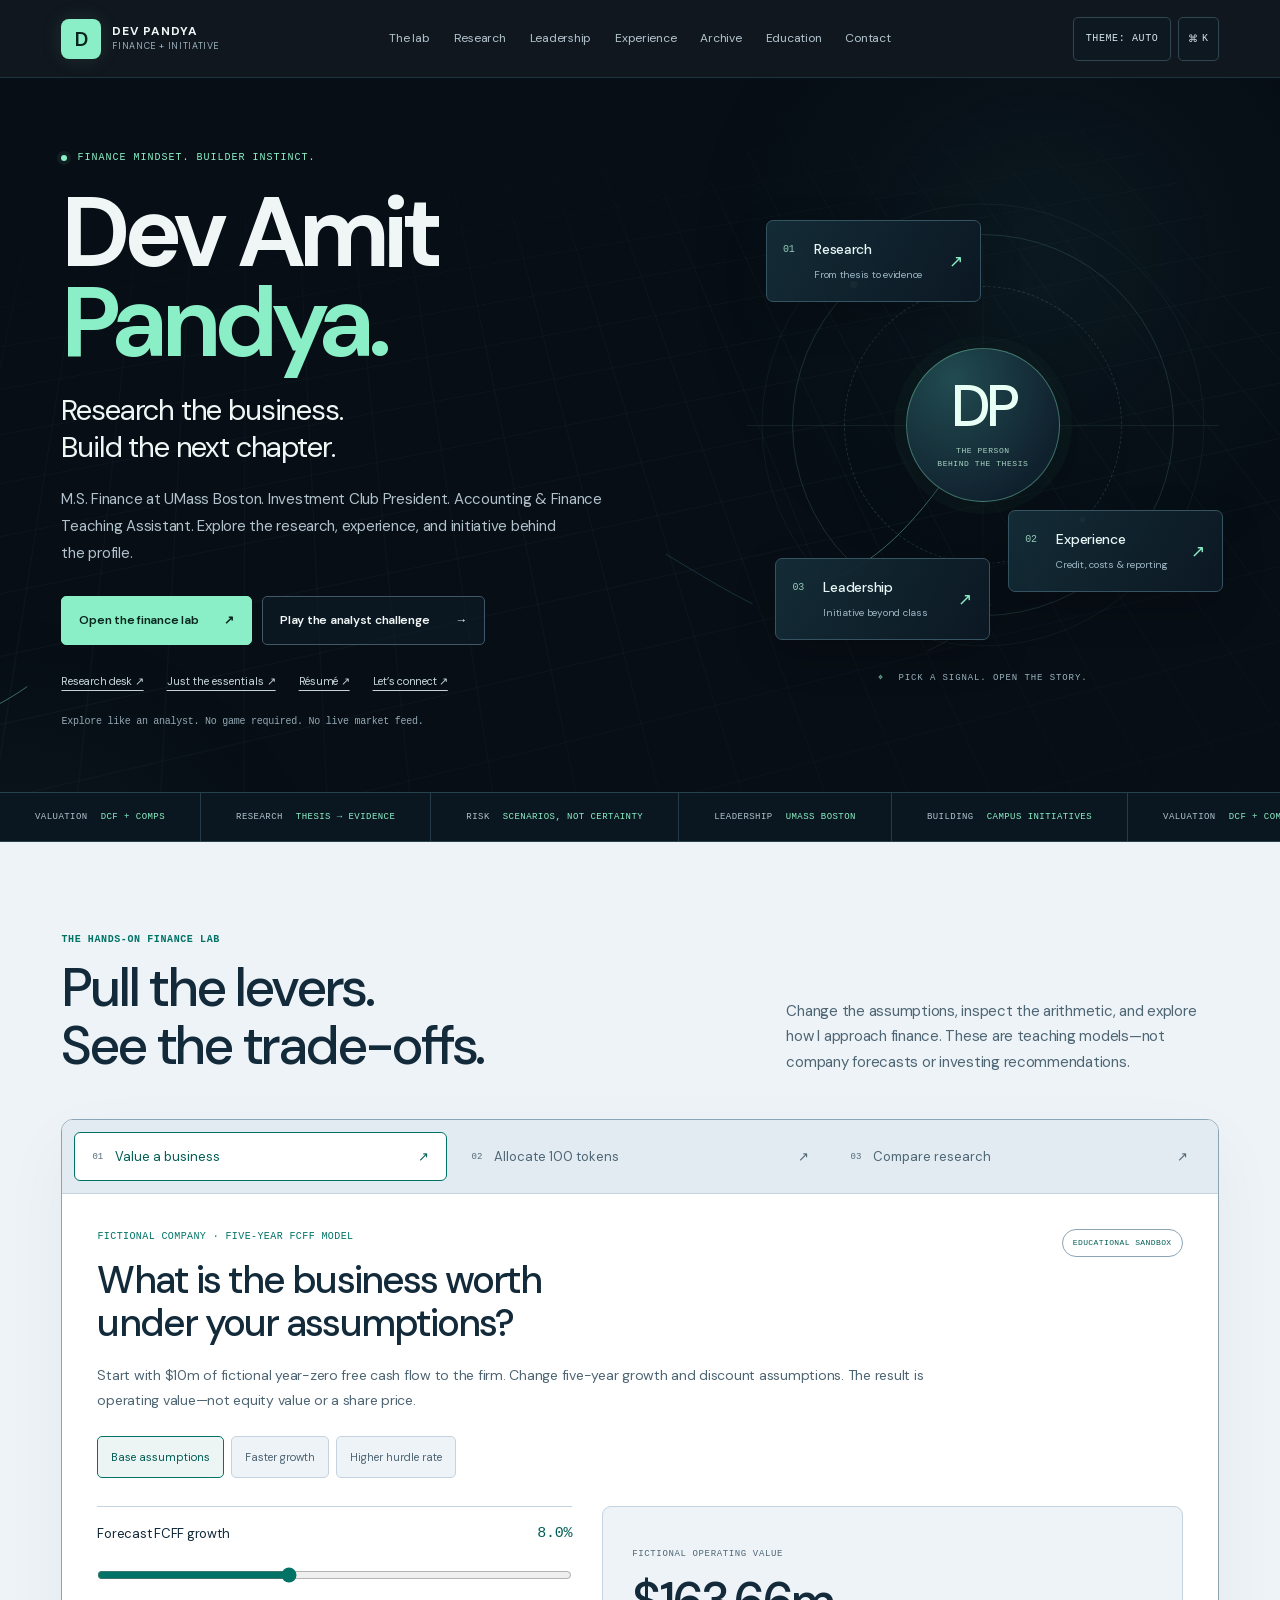
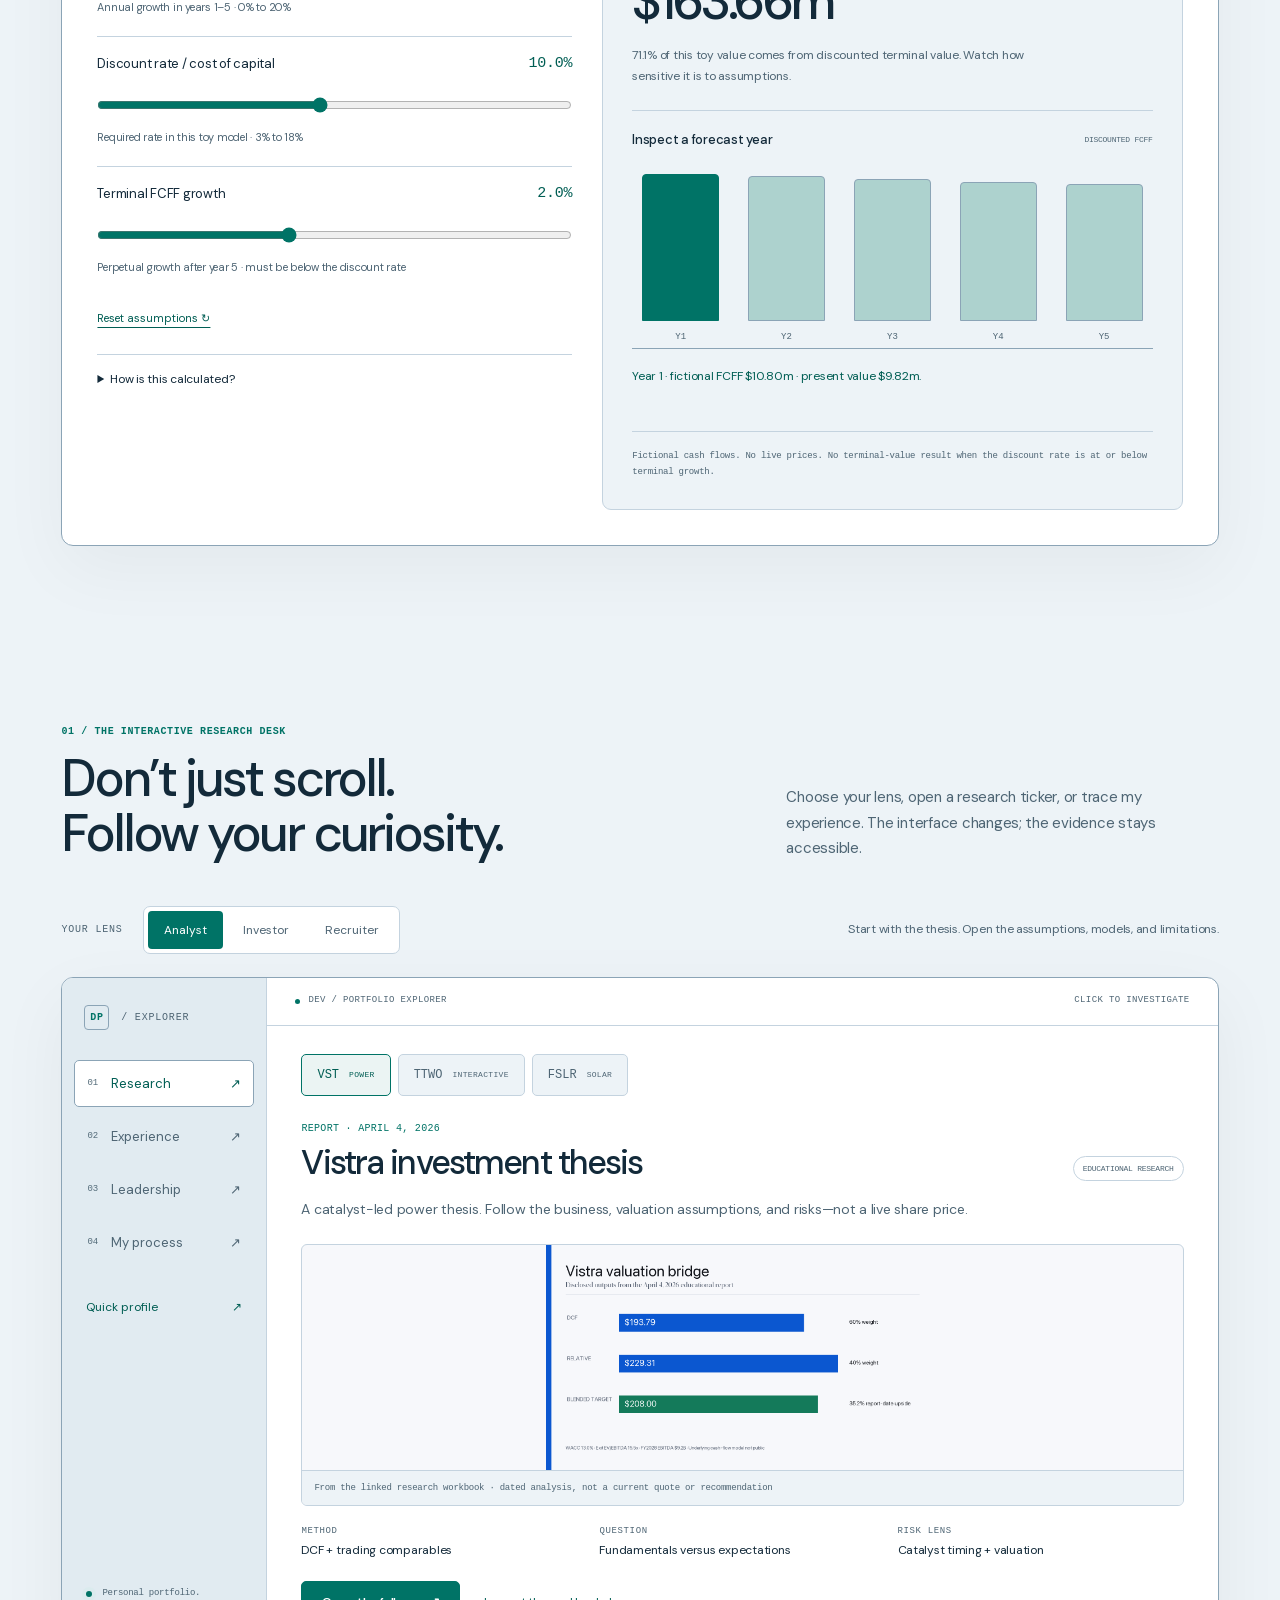
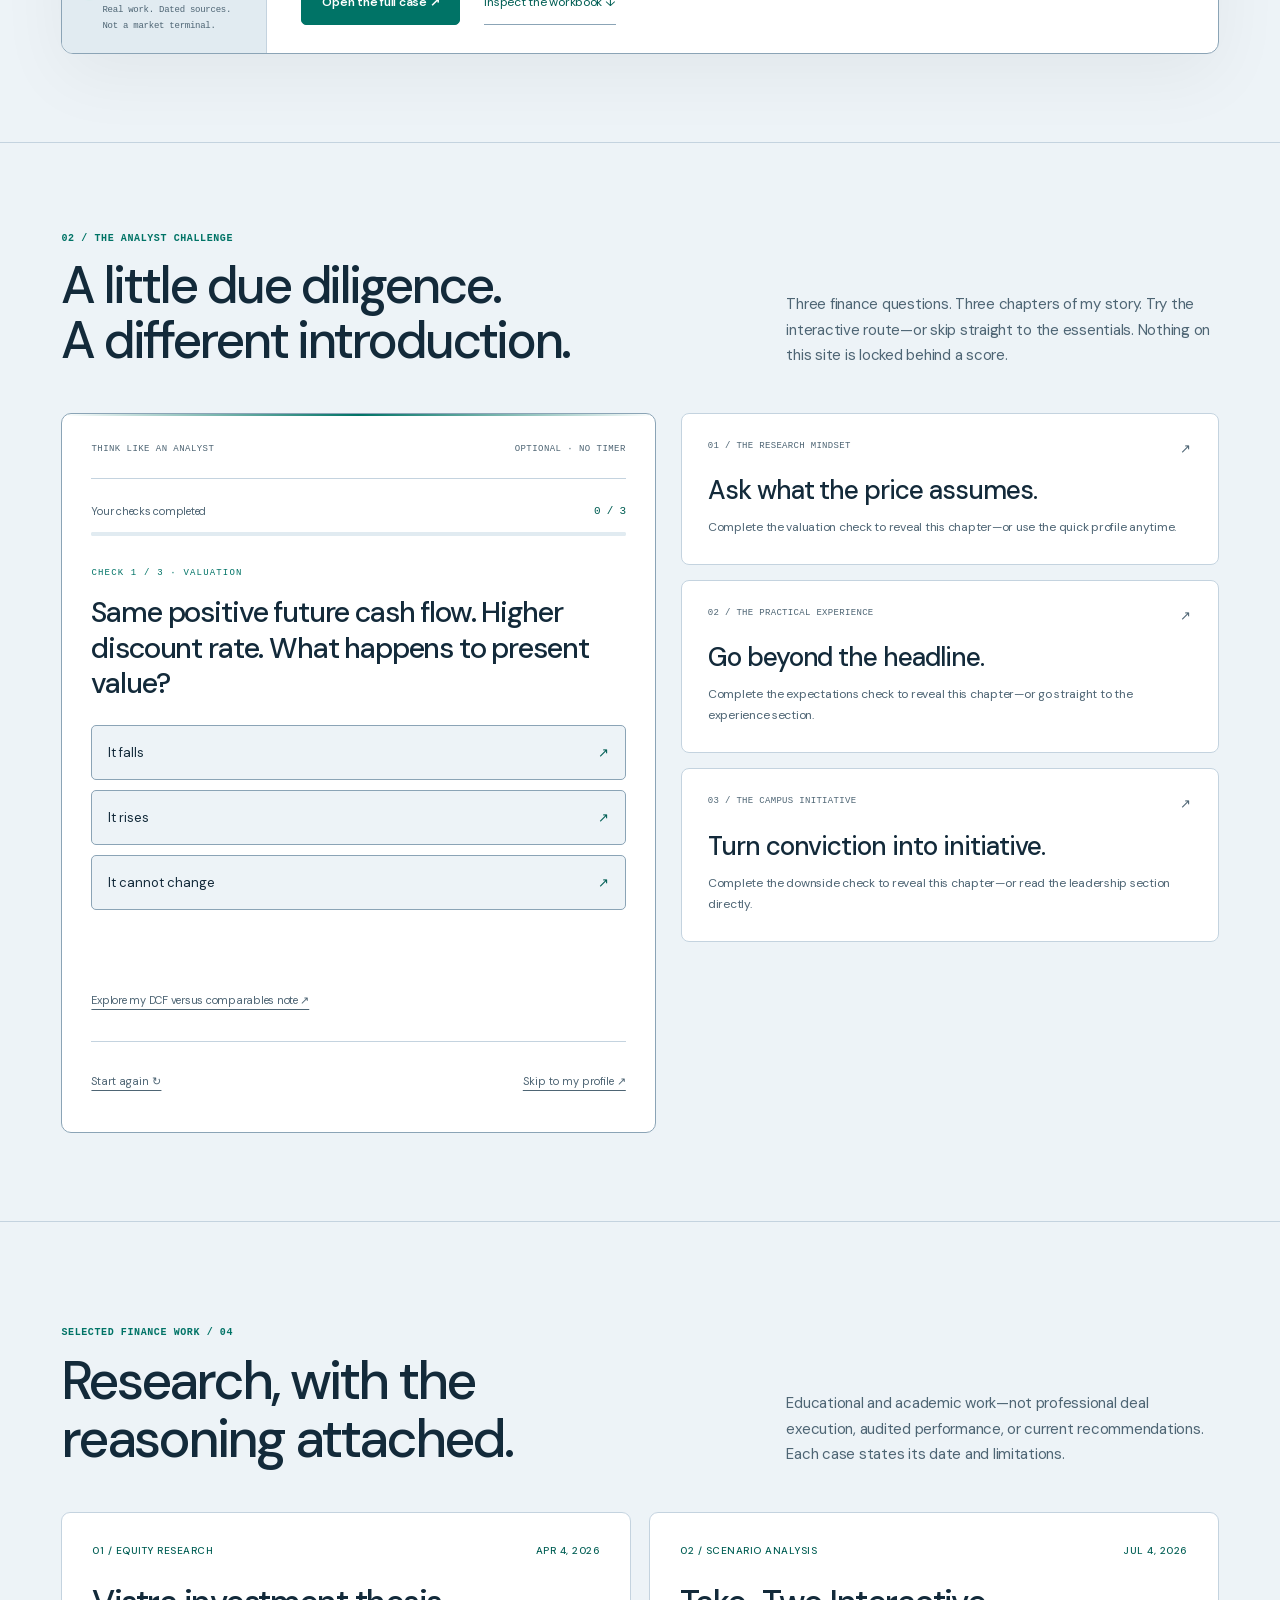
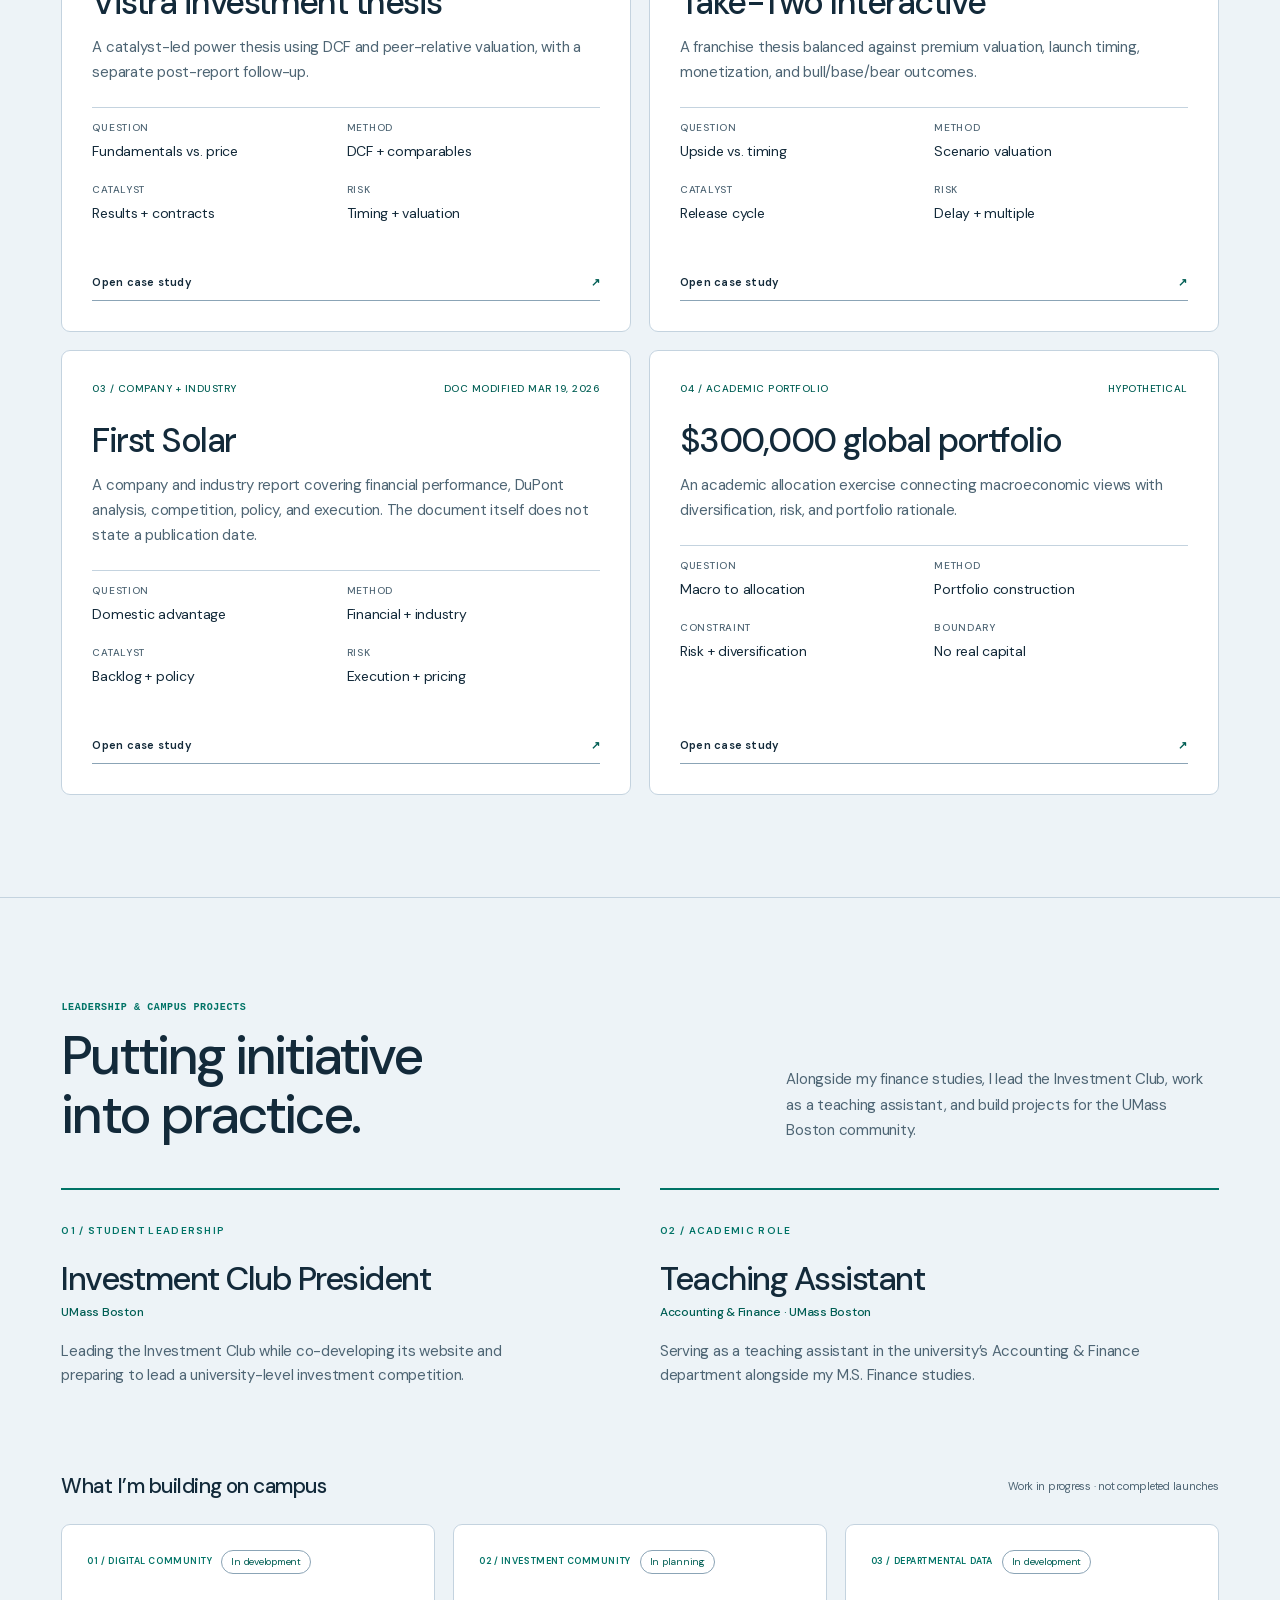
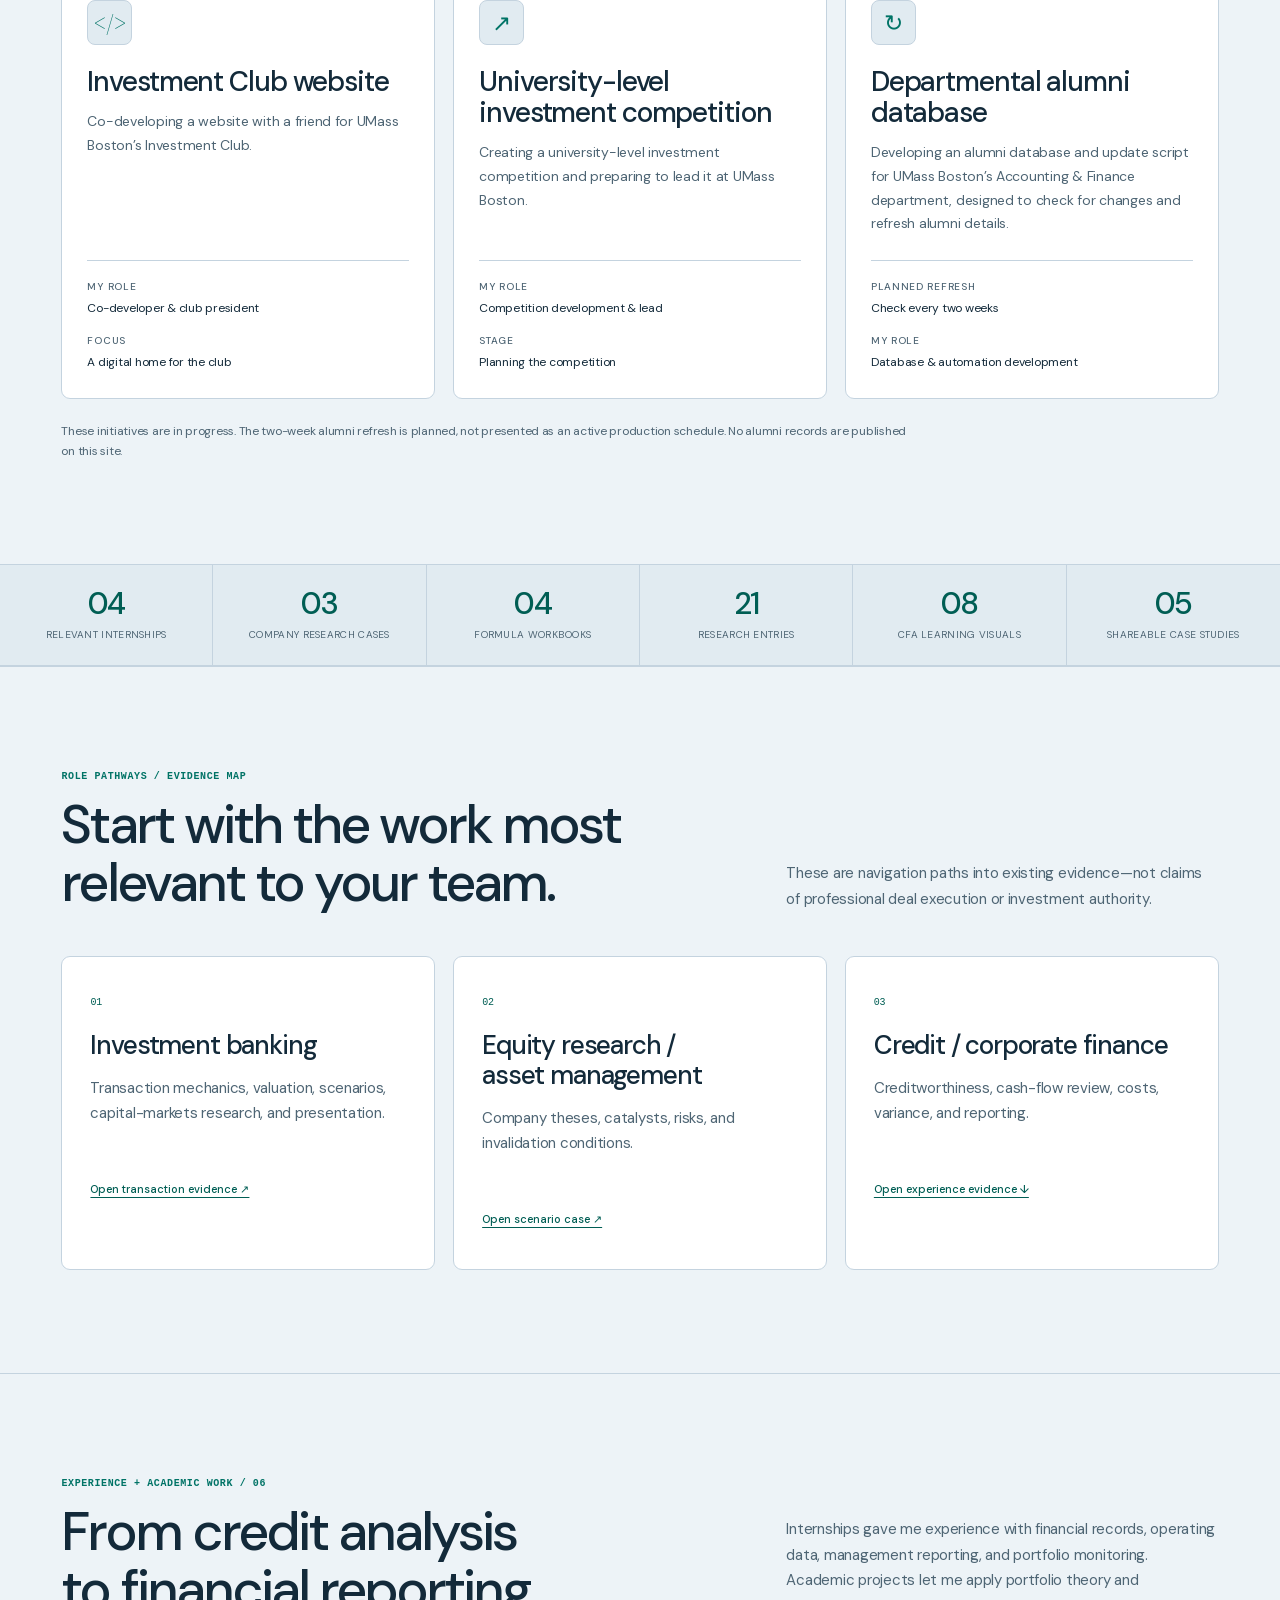
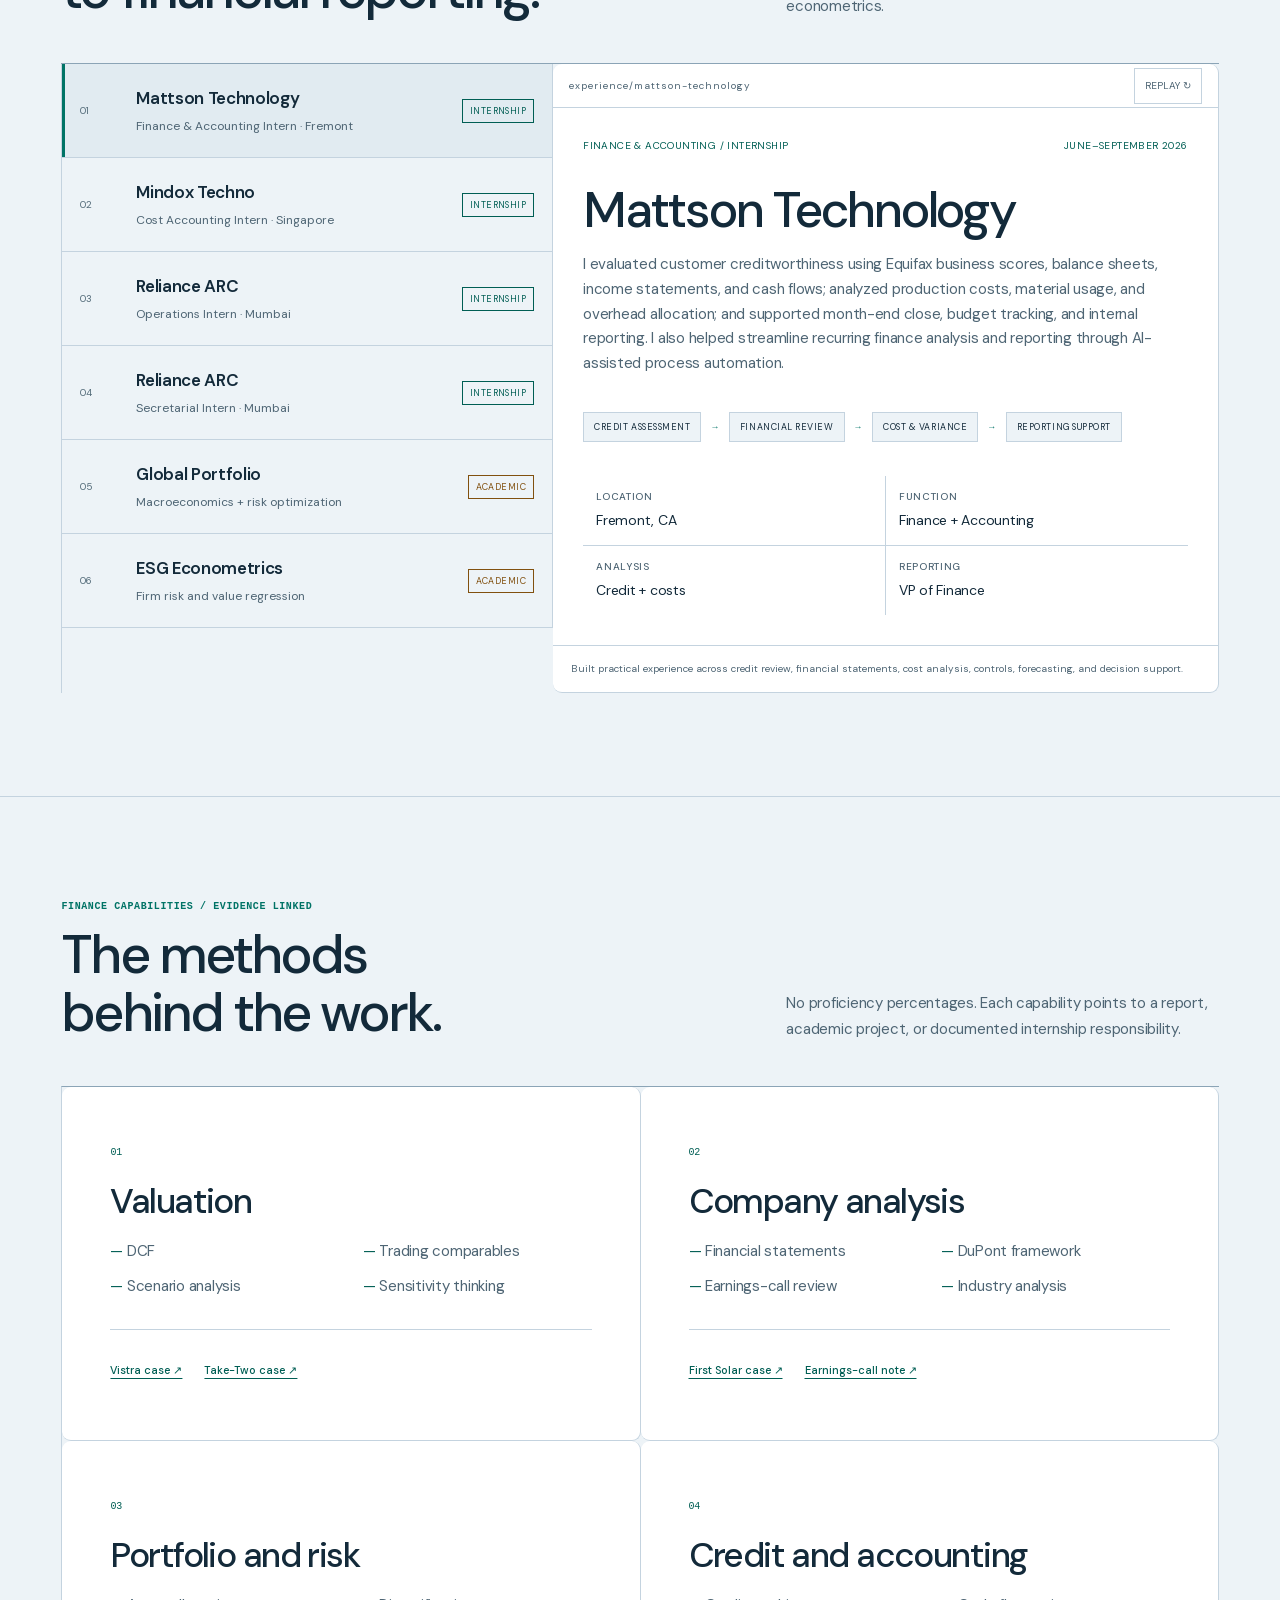
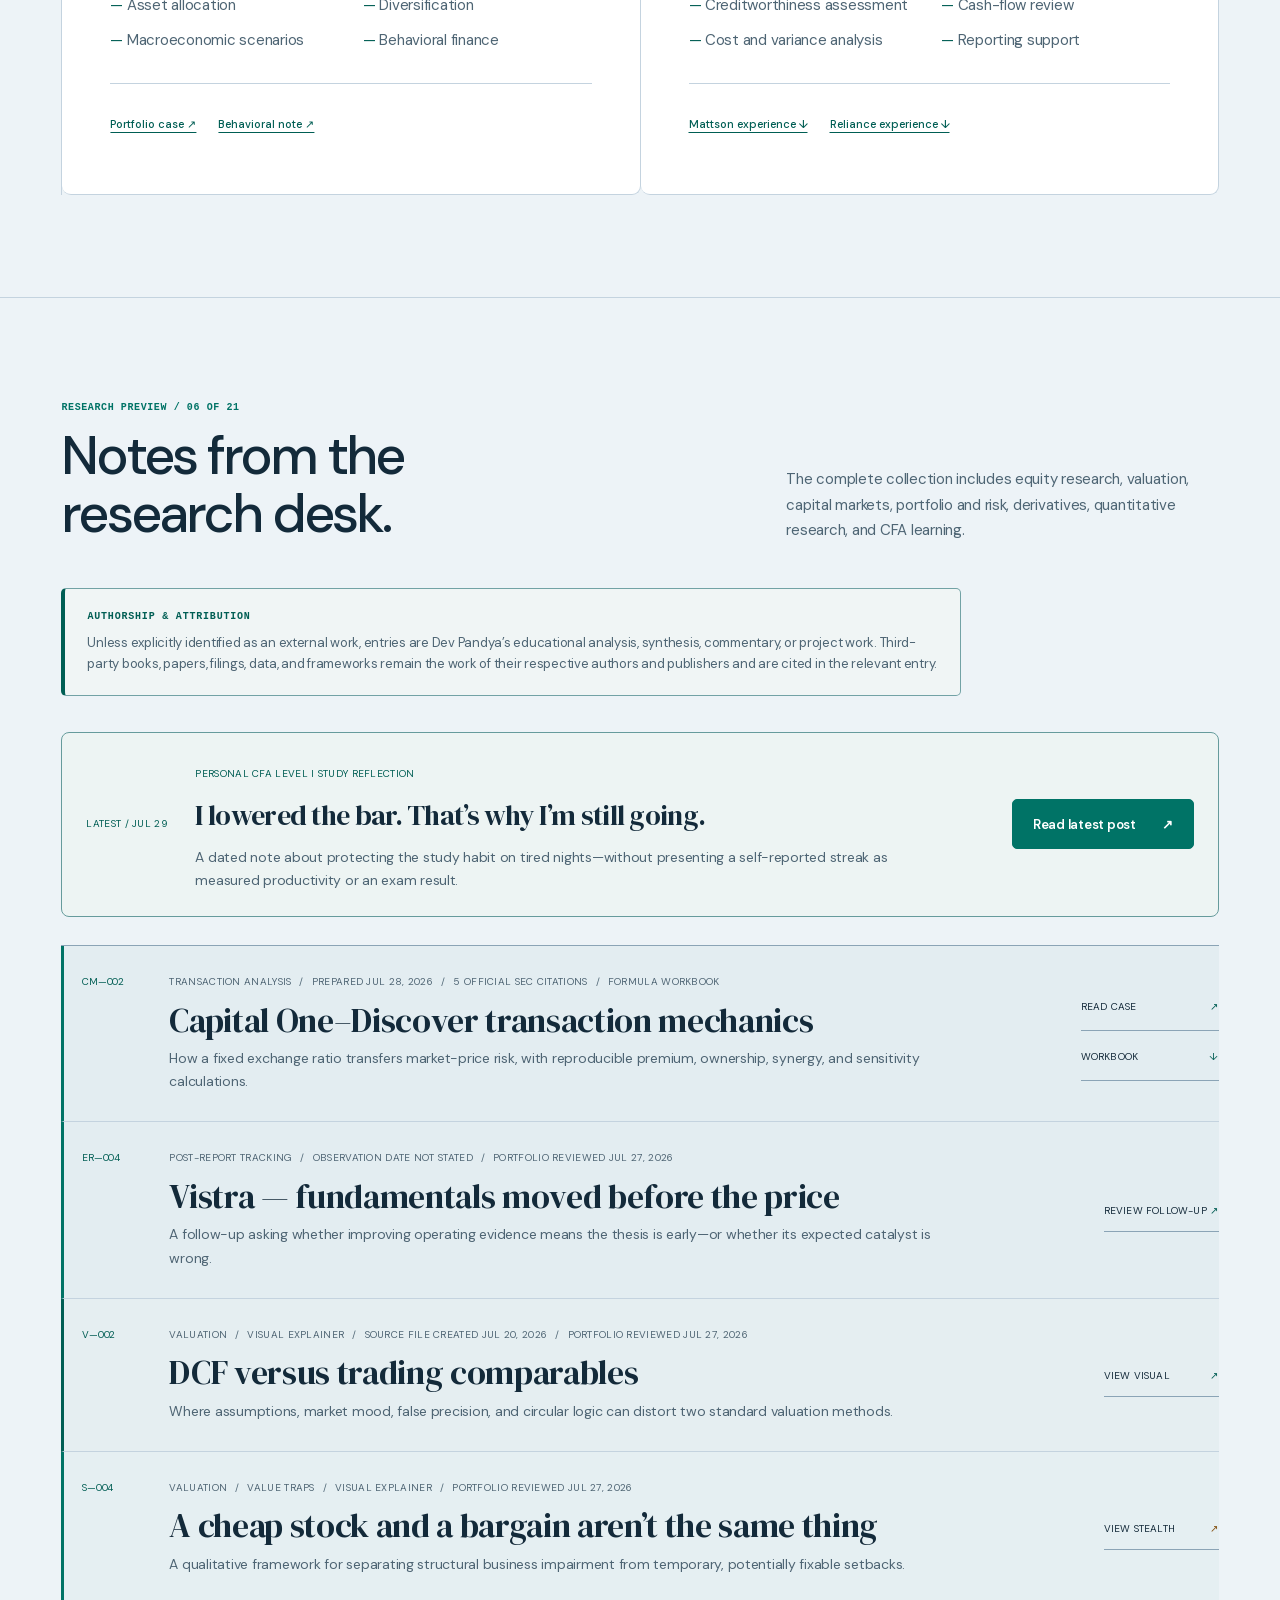
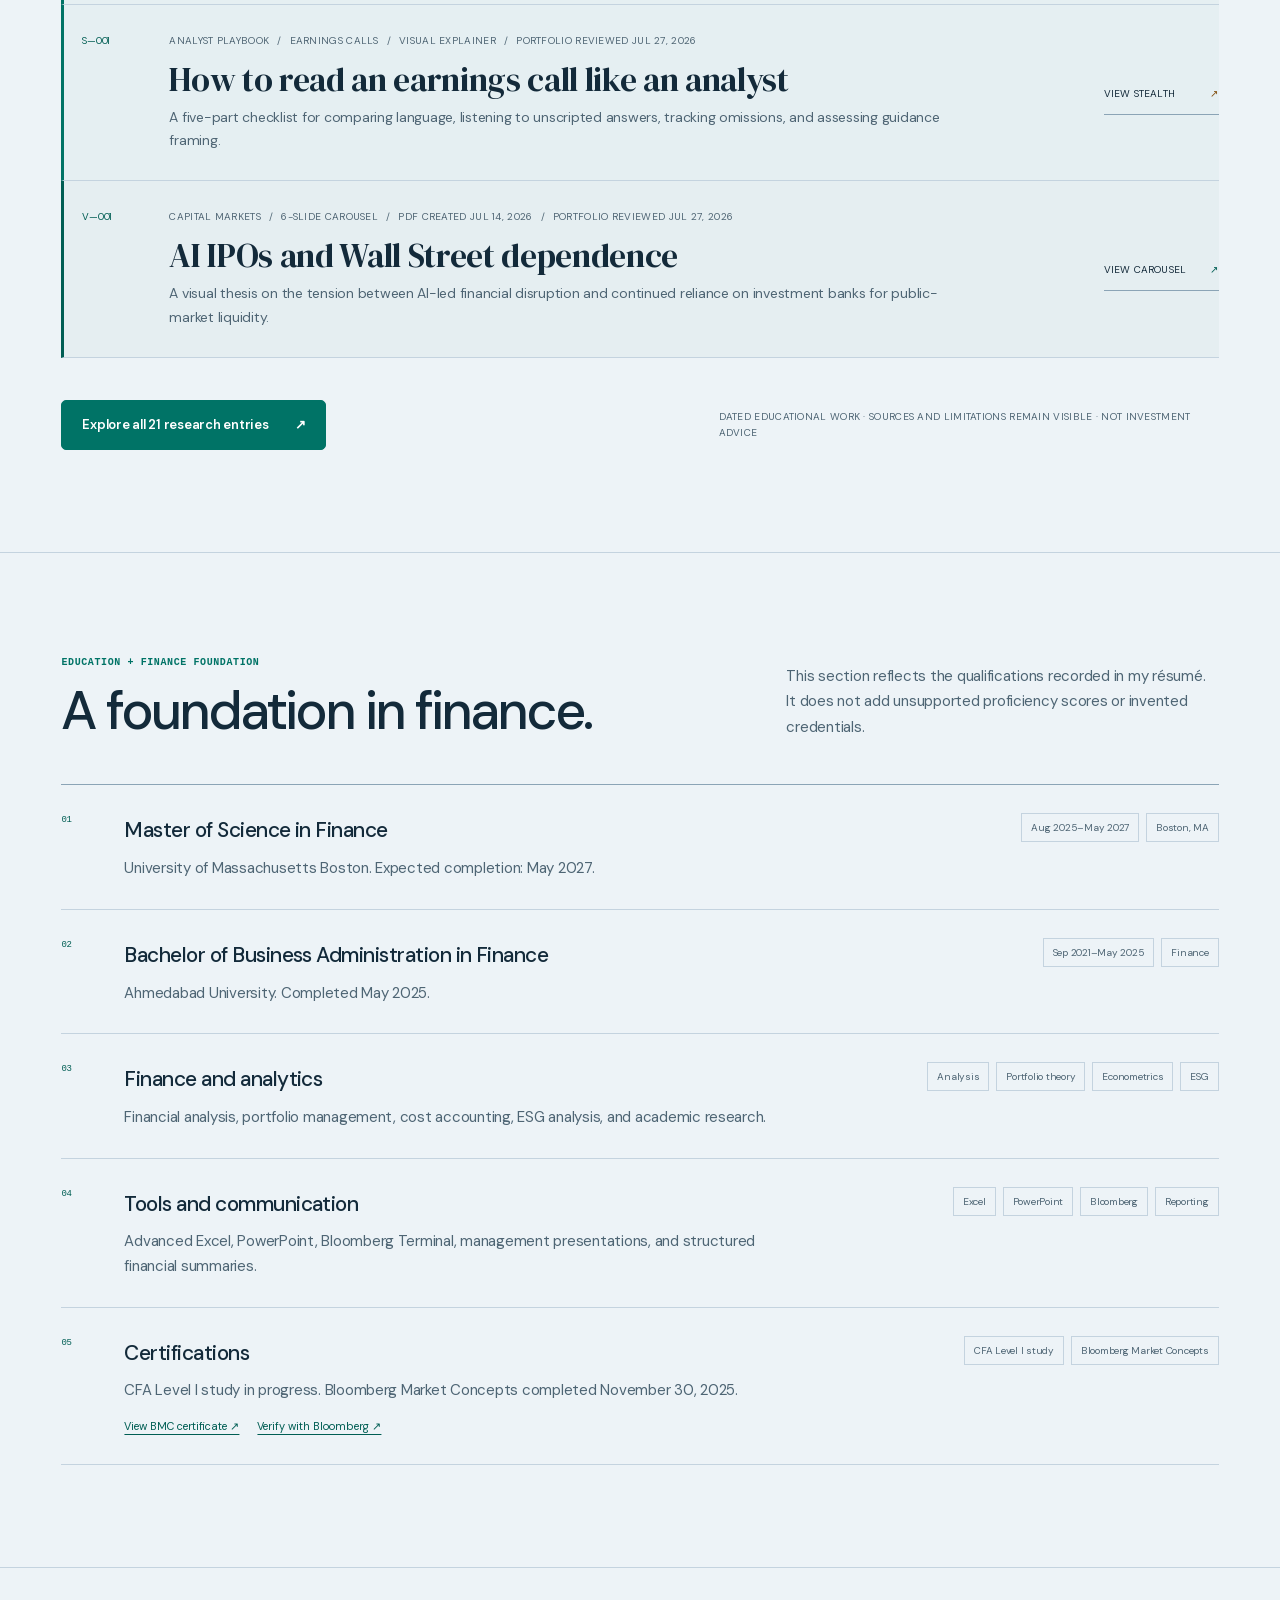
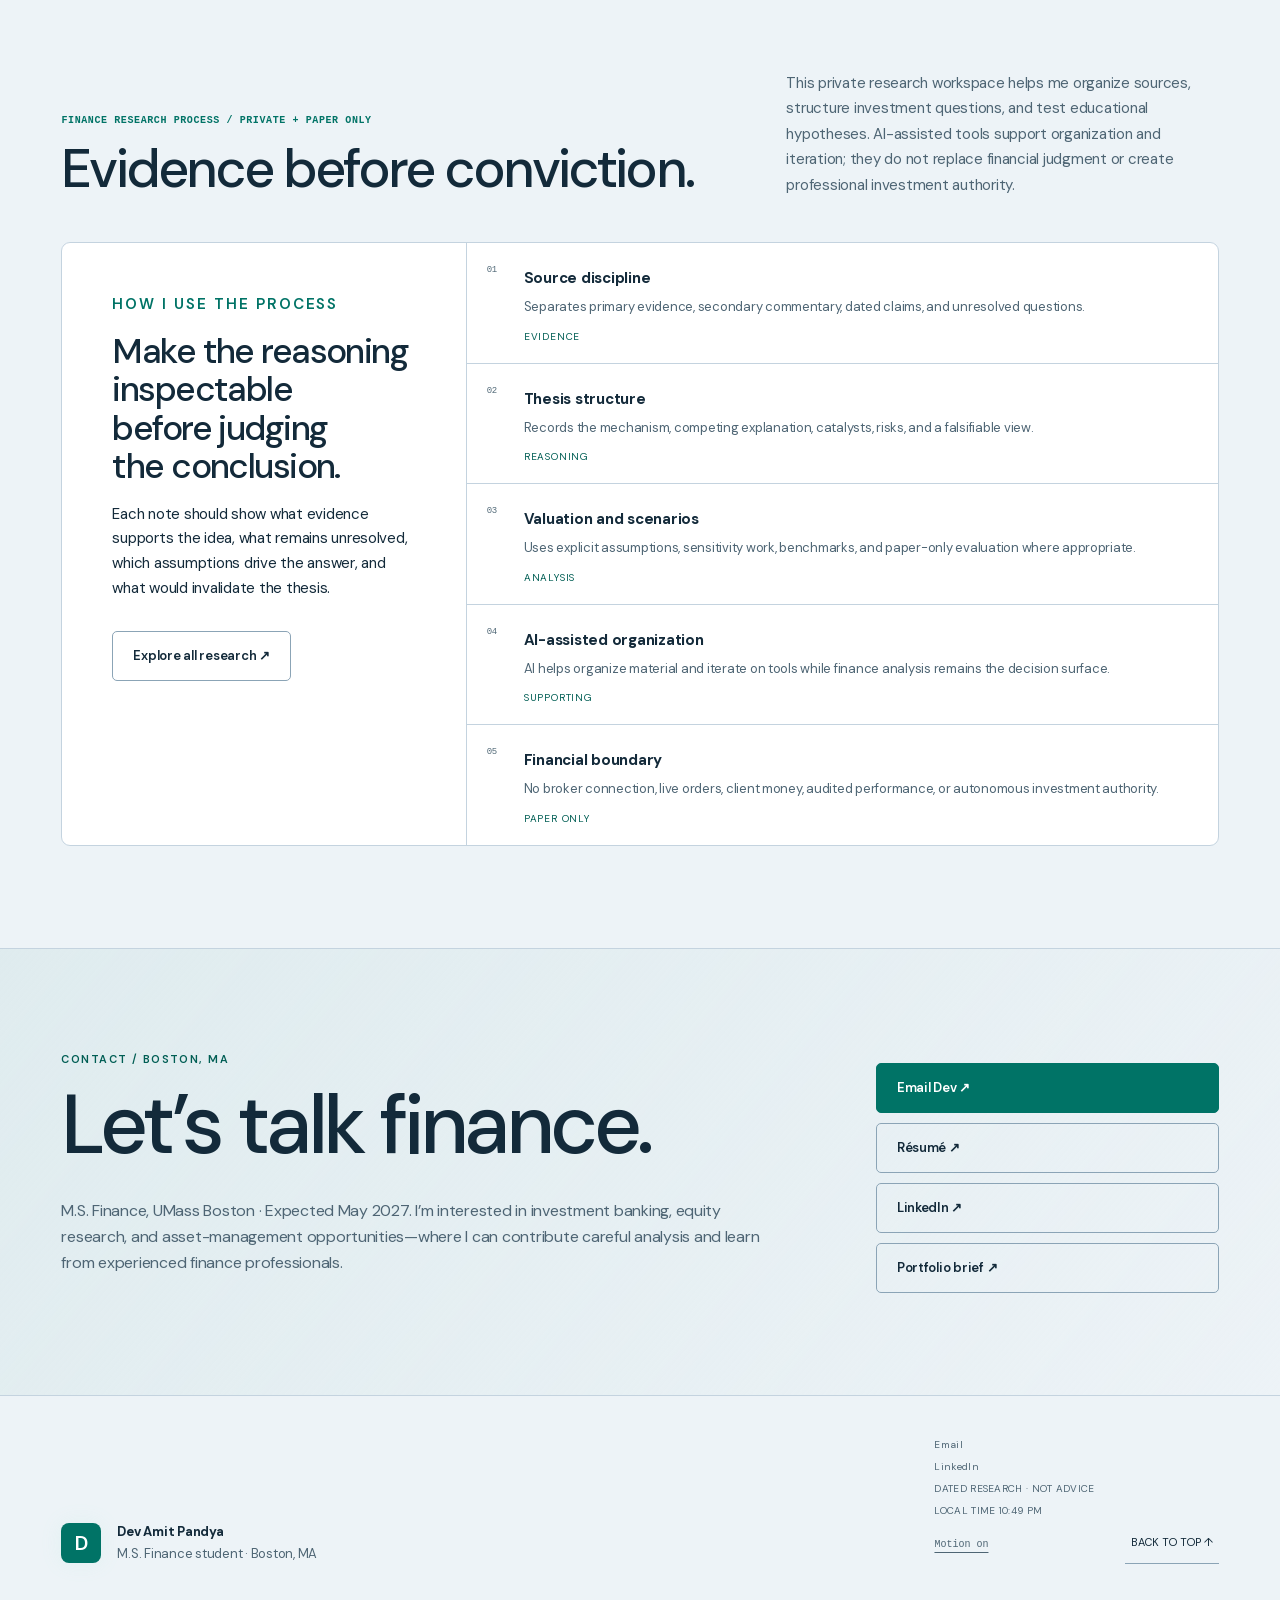
==== commit 4071816b: "[verified] feat: add hands-on finance lab and declutter header" ====
--- a/index.html
+++ b/index.html
@@ -20,21 +20,21 @@
   <link rel="stylesheet" href="assets/styles.css?v=20260728b">
 <link rel="preload" href="assets/fonts/dm-serif-display-normal.woff2" as="font" type="font/woff2" crossorigin>
   <link rel="stylesheet" href="assets/editorial.css?v=20261027a">
-  <link rel="stylesheet" href="assets/market.css?v=20261027b">
+  <link rel="stylesheet" href="assets/market.css?v=20261027c">
+  <link rel="stylesheet" href="assets/finance-lab.css?v=20261027c">
 </head>
 <body class="home-page">
   <a class="skip-link" href="#main">Skip to content</a><div class="reading-progress" aria-hidden="true"><span id="reading-progress"></span></div>
   <header class="site-header">
     <a class="brand" href="#top" aria-label="Dev Amit Pandya portfolio home"><span class="brand-glyph">D</span><span class="brand-copy"><strong>DEV PANDYA</strong><small>FINANCE + INITIATIVE</small></span></a>
-    <nav class="main-nav" id="desktop-navigation" aria-label="Primary navigation"><a href="#explore">The desk</a><a href="#selected-work">Research</a><a href="#leadership">Leadership</a><a href="#experience">Experience</a><a href="research/">Archive</a><a href="#foundation">Education</a><a href="#contact">Contact</a></nav>
+    <nav class="main-nav" id="desktop-navigation" aria-label="Primary navigation"><a href="#finance-lab">The lab</a><a href="#selected-work">Research</a><a href="#leadership">Leadership</a><a href="#experience">Experience</a><a href="research/">Archive</a><a href="#foundation">Education</a><a href="#contact">Contact</a></nav>
     <div class="header-tools">
-      <button class="motion-button" id="motion-toggle" type="button" aria-pressed="true" aria-label="Toggle background and interface motion">Motion on</button>
       <button class="text-button" id="theme-toggle" type="button" aria-label="Change color theme">Theme: auto</button>
       <button class="key-button" id="command-open" type="button" aria-label="Open command palette"><kbd>⌘</kbd><kbd>K</kbd></button>
       <button class="menu-button" id="menu-open" type="button" aria-controls="mobile-nav" aria-expanded="false">Menu</button>
     </div>
     <nav class="mobile-nav" id="mobile-nav" aria-label="Mobile navigation" hidden>
-      <button type="button" data-theme-cycle>Change color theme</button><a href="#explore">Interactive desk</a><a href="#challenge">Analyst challenge</a><a href="#selected-work">Selected work</a><a href="#leadership">Leadership &amp; campus projects</a><a href="#experience">Experience</a><a href="#capabilities">Capabilities</a><a href="research/">Archive</a><a href="#foundation">Education</a><a href="#contact">Contact</a><a href="assets/Dev-Amit-Pandya-Resume.pdf" target="_blank" rel="noreferrer">Résumé ↗</a><a href="https://www.linkedin.com/in/dev-pandya-38a473220/" target="_blank" rel="noreferrer">LinkedIn ↗</a>
+      <button type="button" data-theme-cycle>Change color theme</button><a href="#finance-lab">Hands-on finance lab</a><a href="#explore">Interactive desk</a><a href="#challenge">Analyst challenge</a><a href="#selected-work">Selected work</a><a href="#leadership">Leadership &amp; campus projects</a><a href="#experience">Experience</a><a href="#capabilities">Capabilities</a><a href="research/">Archive</a><a href="#foundation">Education</a><a href="#contact">Contact</a><a href="assets/Dev-Amit-Pandya-Resume.pdf" target="_blank" rel="noreferrer">Résumé ↗</a><a href="https://www.linkedin.com/in/dev-pandya-38a473220/" target="_blank" rel="noreferrer">LinkedIn ↗</a>
     </nav>
   </header>
   <main id="main">
@@ -54,11 +54,11 @@
           <p class="hero-statement">Research the business.<br>Build the next chapter.</p>
           <p class="hero-deck" id="hero-introduction">M.S. Finance at UMass Boston. Investment Club President. Accounting &amp; Finance Teaching Assistant. Explore the research, experience, and initiative behind the profile.</p>
           <div class="hero-actions">
-            <a class="button button-primary" href="#explore">Enter the research desk <span aria-hidden="true">↗</span></a>
+            <a class="button button-primary" href="#finance-lab">Open the finance lab <span aria-hidden="true">↗</span></a>
             <a class="button button-quiet" href="#challenge">Play the analyst challenge <span aria-hidden="true">→</span></a>
           </div>
           <div class="hero-secondary-links">
-            <button type="button" data-profile-open>Just the essentials ↗</button>
+            <a href="#explore">Research desk ↗</a><button type="button" data-profile-open>Just the essentials ↗</button>
             <a href="assets/Dev-Amit-Pandya-Resume.pdf" target="_blank" rel="noreferrer">Résumé ↗</a>
             <a href="mailto:devpandya2003@gmail.com">Let’s connect ↗</a>
           </div>
@@ -79,6 +79,83 @@
       <div class="portfolio-ticker" aria-label="Portfolio focus areas">
         <div class="ticker-track"><span>VALUATION <b>DCF + COMPS</b></span><span>RESEARCH <b>THESIS → EVIDENCE</b></span><span>RISK <b>SCENARIOS, NOT CERTAINTY</b></span><span>LEADERSHIP <b>UMASS BOSTON</b></span><span>BUILDING <b>CAMPUS INITIATIVES</b></span><span aria-hidden="true">VALUATION <b>DCF + COMPS</b></span><span aria-hidden="true">RESEARCH <b>THESIS → EVIDENCE</b></span><span aria-hidden="true">RISK <b>SCENARIOS, NOT CERTAINTY</b></span><span aria-hidden="true">LEADERSHIP <b>UMASS BOSTON</b></span><span aria-hidden="true">BUILDING <b>CAMPUS INITIATIVES</b></span></div>
       </div>
+    </section>
+    <section class="finance-lab section-shell" id="finance-lab" aria-labelledby="finance-lab-title">
+      <header class="section-heading reveal"><div><p class="eyebrow">THE HANDS-ON FINANCE LAB</p><h2 id="finance-lab-title">Pull the levers.<br>See the trade-offs.</h2></div><p>Change the assumptions, inspect the arithmetic, and explore how I approach finance. These are teaching models—not company forecasts or investing recommendations.</p></header>
+      <div class="lab-frame reveal">
+        <div class="lab-tablist" role="tablist" aria-label="Choose a hands-on finance activity">
+          <button type="button" role="tab" id="lab-tab-value" aria-controls="lab-panel-value" aria-selected="true" tabindex="0" data-lab-tab="value"><span>01</span> Value a business <b aria-hidden="true">↗</b></button>
+          <button type="button" role="tab" id="lab-tab-allocate" aria-controls="lab-panel-allocate" aria-selected="false" tabindex="-1" data-lab-tab="allocate"><span>02</span> Allocate 100 tokens <b aria-hidden="true">↗</b></button>
+          <button type="button" role="tab" id="lab-tab-compare" aria-controls="lab-panel-compare" aria-selected="false" tabindex="-1" data-lab-tab="compare"><span>03</span> Compare research <b aria-hidden="true">↗</b></button>
+        </div>
+        <section class="lab-panel" role="tabpanel" id="lab-panel-value" aria-labelledby="lab-tab-value" tabindex="0">
+          <div class="lab-panel-heading"><div><p class="eyebrow">FICTIONAL COMPANY · FIVE-YEAR FCFF MODEL</p><h3>What is the business worth<br>under your assumptions?</h3></div><span class="lab-label">EDUCATIONAL SANDBOX</span></div>
+          <p class="lab-description" id="lab-model-note">Start with $10m of fictional year-zero free cash flow to the firm. Change five-year growth and discount assumptions. The result is operating value—not equity value or a share price.</p>
+          <div class="lab-presets" role="group" aria-label="Fictional valuation presets"><button type="button" data-dcf-preset="base" aria-pressed="true">Base assumptions</button><button type="button" data-dcf-preset="growth" aria-pressed="false">Faster growth</button><button type="button" data-dcf-preset="hurdle" aria-pressed="false">Higher hurdle rate</button></div>
+          <div class="valuation-layout">
+            <div class="valuation-inputs">
+              <div class="lab-slider"><div><label for="lab-growth">Forecast FCFF growth</label><output for="lab-growth" id="lab-growth-value">8.0%</output></div><input type="range" id="lab-growth" min="0" max="20" step="0.5" value="8" aria-describedby="lab-growth-note"><p id="lab-growth-note">Annual growth in years 1–5 · 0% to 20%</p></div>
+              <div class="lab-slider"><div><label for="lab-discount">Discount rate / cost of capital</label><output for="lab-discount" id="lab-discount-value">10.0%</output></div><input type="range" id="lab-discount" min="3" max="18" step="0.5" value="10" aria-describedby="lab-discount-note"><p id="lab-discount-note">Required rate in this toy model · 3% to 18%</p></div>
+              <div class="lab-slider"><div><label for="lab-terminal">Terminal FCFF growth</label><output for="lab-terminal" id="lab-terminal-value">2.0%</output></div><input type="range" id="lab-terminal" min="0" max="5" step="0.5" value="2" aria-describedby="lab-terminal-note"><p id="lab-terminal-note">Perpetual growth after year 5 · must be below the discount rate</p></div>
+              <button type="button" class="lab-reset" id="lab-dcf-reset">Reset assumptions ↻</button>
+              <details class="lab-method"><summary>How is this calculated?</summary><p>FCFFₜ = $10m × (1 + forecast growth)ᵗ. Each forecast cash flow is discounted by (1 + discount rate)ᵗ. Terminal value at year 5 = FCFF₅ × (1 + terminal growth) ÷ (discount rate − terminal growth), then discounted five years. Operating value is the sum.</p><p>The sliders illustrate sensitivity, not economically validated assumptions. Reinvestment and operating fundamentals are not separately modeled. Debt, non-operating assets, taxes, and share counts are not reconciled into equity value.</p><a href="https://www.cfainstitute.org/insights/professional-learning/refresher-readings/2026/free-cash-flow-valuation" target="_blank" rel="noreferrer">CFA Institute: FCFF valuation ↗</a><a href="https://pages.stern.nyu.edu/adamodar/New_Home_Page/littlebook/terminalvalue.htm" target="_blank" rel="noreferrer">NYU Stern: terminal-value limitations ↗</a></details>
+            </div>
+            <div class="valuation-output">
+              <p class="lab-status" id="lab-model-status" role="status" aria-live="polite"></p>
+              <div id="lab-dcf-results">
+                <span class="lab-output-label" id="lab-value-label">FICTIONAL OPERATING VALUE</span><output id="lab-dcf-value" class="lab-big-value" data-cents="" aria-labelledby="lab-value-label" aria-live="off">—</output>
+                <p class="terminal-share" id="lab-terminal-share">Calculated in your browser from your assumptions.</p>
+                <div class="cash-flow-header"><h4>Inspect a forecast year</h4><span>DISCOUNTED FCFF</span></div>
+                <div class="cash-flow-chart" id="lab-flow-chart" role="group" aria-label="Select a forecast year to inspect its cash flow"></div>
+                <p class="lab-year-detail" id="lab-year-detail" role="status" aria-live="polite"></p>
+                <p class="lab-caveat">Fictional cash flows. No live prices. No terminal-value result when the discount rate is at or below terminal growth.</p>
+              </div>
+            </div>
+          </div>
+        </section>
+        <section class="lab-panel" role="tabpanel" id="lab-panel-allocate" aria-labelledby="lab-tab-allocate" tabindex="0" hidden>
+          <div class="lab-panel-heading"><div><p class="eyebrow">100 FICTIONAL TOKENS · THREE AUTHORED SCENARIOS</p><h3>Build a mix.<br>Test its assumptions.</h3></div><span class="lab-label">NOT MONEY. NOT A FORECAST.</span></div>
+          <p class="lab-description">Allocate 100 fictional tokens. Apply the invented shocks and inspect the result. This is a teaching exercise, not a return forecast or recommended portfolio.</p>
+          <div class="lab-presets" role="group" aria-label="Example token allocations"><button type="button" data-allocation-preset="split" aria-pressed="true">50 / 40 / 10 example</button><button type="button" data-allocation-preset="growth" aria-pressed="false">Growth sleeve only</button><button type="button" data-allocation-preset="cash" aria-pressed="false">Cash sleeve only</button></div>
+          <div class="allocation-layout">
+            <div class="allocation-inputs">
+              <div class="allocation-budget"><span>TOKENS ALLOCATED</span><output id="lab-budget-total">100 / 100</output></div>
+              <div class="budget-track" aria-hidden="true"><span id="lab-budget-fill"></span></div>
+              <div class="lab-slider"><div><label for="lab-weight-growth"><i class="sleeve-dot growth-dot" aria-hidden="true"></i> Growth sleeve</label><output id="lab-weight-growth-value" for="lab-weight-growth">50</output></div><input type="range" id="lab-weight-growth" min="0" max="100" step="5" value="50" aria-describedby="lab-growth-sleeve-note"><p id="lab-growth-sleeve-note">Fictional equity sleeve · tokens, not money</p></div>
+              <div class="lab-slider"><div><label for="lab-weight-bonds"><i class="sleeve-dot bonds-dot" aria-hidden="true"></i> Bond sleeve</label><output id="lab-weight-bonds-value" for="lab-weight-bonds">40</output></div><input type="range" id="lab-weight-bonds" min="0" max="100" step="5" value="40" aria-describedby="lab-bonds-sleeve-note"><p id="lab-bonds-sleeve-note">Fictional bond sleeve · authored shocks only</p></div>
+              <div class="lab-slider"><div><label for="lab-weight-cash"><i class="sleeve-dot cash-dot" aria-hidden="true"></i> Cash sleeve</label><output id="lab-weight-cash-value" for="lab-weight-cash">10</output></div><input type="range" id="lab-weight-cash" min="0" max="100" step="5" value="10" aria-describedby="lab-cash-sleeve-note"><p id="lab-cash-sleeve-note">Fixed flat in this toy model · not a risk-free claim</p></div>
+              <button class="lab-reset" type="button" id="lab-allocation-reset">Reset allocation &amp; scenario ↻</button>
+              <p class="lab-caveat">Moving one slider does not silently rebalance the others. Results are withheld until the total is exactly 100.</p>
+            </div>
+            <div class="allocation-output">
+              <p class="eyebrow">CHOOSE AN INVENTED SCENARIO</p>
+              <div class="stress-choices" role="group" aria-label="Choose an authored scenario"><button type="button" data-stress="selloff" aria-pressed="true">Equity sell-off</button><button type="button" data-stress="rates" aria-pressed="false">Rate shock</button><button type="button" data-stress="riskon" aria-pressed="false">Risk-on move</button></div>
+              <p class="lab-status" id="lab-allocation-status" role="status" aria-live="polite"></p>
+              <div id="lab-stress-result">
+                <p class="lab-output-label" id="lab-selected-scenario">Toy equity sell-off</p><output class="lab-big-value" id="lab-token-ending" data-hundredths="" aria-label="Illustrative ending teaching tokens" aria-live="off">—</output><p id="lab-token-impact" class="token-impact"></p>
+                <div class="allocation-strip" aria-hidden="true"><span id="lab-strip-growth"></span><span id="lab-strip-bonds"></span><span id="lab-strip-cash"></span></div>
+                <div class="lab-table-wrap"><table class="shock-table"><caption>Authored shocks and arithmetic—not forecasts</caption><thead><tr><th scope="col">Sleeve</th><th scope="col">Tokens</th><th scope="col">Shock</th><th scope="col">Change*</th></tr></thead><tbody id="lab-shock-rows"></tbody></table></div>
+                <p class="lab-allocation-note" id="lab-allocation-note"></p>
+                <p class="lab-caveat">*Change is in fictional tokens. These single-step scenarios omit fees, inflation, taxes, changing correlations, and other risks. They do not estimate future returns or prove diversification.</p>
+              </div>
+            </div>
+          </div>
+          <div class="lab-evidence-link"><a href="research/global-portfolio/">Open my academic hypothetical-portfolio case ↗</a><a href="https://www.investor.gov/introduction-investing/getting-started/asset-allocation" target="_blank" rel="noreferrer">SEC: allocation &amp; diversification ↗</a></div>
+        </section>
+        <section class="lab-panel" role="tabpanel" id="lab-panel-compare" aria-labelledby="lab-tab-compare" tabindex="0" hidden>
+          <div class="lab-panel-heading"><div><p class="eyebrow">REAL EXISTING RESEARCH · DATED SOURCE WORKBOOKS</p><h3>Compare the reasoning.<br>Not just the ticker.</h3></div><span class="lab-label">NO LIVE PRICES OR RANKING</span></div>
+          <p class="lab-description">Choose two cases, inspect the different questions and risk lenses, and enlarge the original workbook figures. These are my existing educational cases—not recommendations or refreshed price targets.</p>
+          <div class="comparison-controls">
+            <div><label for="lab-compare-left">First research case</label><select id="lab-compare-left"><option value="vistra">VST · Vistra</option><option value="ttwo">TTWO · Take-Two</option><option value="firstsolar">FSLR · First Solar</option></select></div>
+            <div><label for="lab-compare-right">Second research case</label><select id="lab-compare-right"><option value="vistra">VST · Vistra</option><option value="ttwo" selected>TTWO · Take-Two</option><option value="firstsolar">FSLR · First Solar</option></select></div>
+            <button type="button" id="lab-compare-swap" aria-label="Swap the first and second research cases">Swap ⇄</button>
+          </div>
+          <p class="lab-status" id="lab-compare-status" role="status" aria-live="polite"></p>
+          <div class="case-comparison" id="lab-comparison-output"></div>
+        </section>
+        <dialog class="lab-chart-dialog" id="lab-chart-dialog" aria-labelledby="lab-chart-title"><div class="lab-chart-shell"><header><div><p class="eyebrow">ORIGINAL WORKBOOK FIGURE</p><h3 id="lab-chart-title">Research source chart</h3></div><button type="button" id="lab-chart-close" aria-label="Close original chart">Close ×</button></header><div id="lab-chart-image"></div><footer><p>Dated educational analysis. The linked case contains the source context and limitations.</p><a id="lab-chart-case-link" href="research/vistra/">Open full case ↗</a></footer></div></dialog>
+      </div>
+      <noscript><p>The lab needs JavaScript; your information does not. <a href="#selected-work">Read the research</a> or <a href="assets/Dev-Amit-Pandya-Resume.pdf">open the résumé</a>.</p></noscript>
     </section>
     <section class="desk-section section-shell" id="explore" aria-labelledby="desk-heading">
       <header class="section-heading reveal"><div><p class="eyebrow">01 / THE INTERACTIVE RESEARCH DESK</p><h2 id="desk-heading">Don’t just scroll.<br>Follow your curiosity.</h2></div><p>Choose your lens, open a research ticker, or trace my experience. The interface changes; the evidence stays accessible.</p></header>
@@ -309,13 +386,14 @@
   </main>
   <footer class="site-footer section-shell">
     <div><span class="brand-glyph">D</span><p><strong>Dev Amit Pandya</strong><br>M.S. Finance student · Boston, MA</p></div>
-    <div class="footer-meta"><a href="mailto:devpandya2003@gmail.com">Email</a><a href="https://www.linkedin.com/in/dev-pandya-38a473220/" target="_blank" rel="noreferrer">LinkedIn</a><span>DATED RESEARCH · NOT ADVICE</span><span id="local-time">LOCAL TIME —:—</span></div>
+    <div class="footer-meta"><a href="mailto:devpandya2003@gmail.com">Email</a><a href="https://www.linkedin.com/in/dev-pandya-38a473220/" target="_blank" rel="noreferrer">LinkedIn</a><span>DATED RESEARCH · NOT ADVICE</span><span id="local-time">LOCAL TIME —:—</span><button class="motion-preference" id="motion-toggle" type="button" aria-pressed="true" aria-label="Toggle background and interface motion">Motion on</button></div>
     <button class="back-top" type="button" data-scroll="top">Back to top ↑</button>
   </footer>
   <dialog class="note-dialog" id="note-dialog" aria-label="Finance research note reader"><div class="dialog-shell"><header class="dialog-header"><span id="dialog-index">R—001</span><button id="dialog-close" type="button" aria-label="Close article">Close <kbd>Esc</kbd></button></header><article id="dialog-content"></article></div></dialog>
-  <dialog class="command-dialog" id="command-dialog" aria-labelledby="command-title"><div class="command-shell"><header><span id="command-title">Navigate portfolio</span><button id="command-close" type="button" aria-label="Close command palette">Esc</button></header><div class="command-list"><button type="button" data-command="selected-work"><span>Selected finance work</span><kbd>S</kbd></button><button type="button" data-command="leadership"><span>Leadership &amp; campus projects</span><kbd>L</kbd></button><button type="button" data-command="experience"><span>Finance experience</span><kbd>E</kbd></button><button type="button" data-command="capabilities"><span>Finance capabilities</span><kbd>C</kbd></button><button type="button" data-command="research"><span>Research preview</span><kbd>R</kbd></button><button type="button" data-command="foundation"><span>Education</span><kbd>F</kbd></button><button type="button" data-command="process"><span>Research process</span><kbd>P</kbd></button><button type="button" data-command="contact"><span>Contact</span><kbd>A</kbd></button><button type="button" data-command="theme"><span>Cycle theme</span><kbd>T</kbd></button></div><p>Keyboard-first · no telemetry</p></div></dialog>
+  <dialog class="command-dialog" id="command-dialog" aria-labelledby="command-title"><div class="command-shell"><header><span id="command-title">Navigate portfolio</span><button id="command-close" type="button" aria-label="Close command palette">Esc</button></header><div class="command-list"><button type="button" data-command="selected-work"><span>Selected finance work</span><kbd>S</kbd></button><button type="button" data-command="finance-lab"><span>Hands-on finance lab</span><kbd>F</kbd></button><button type="button" data-command="leadership"><span>Leadership &amp; campus projects</span><kbd>L</kbd></button><button type="button" data-command="experience"><span>Finance experience</span><kbd>E</kbd></button><button type="button" data-command="capabilities"><span>Finance capabilities</span><kbd>C</kbd></button><button type="button" data-command="research"><span>Research preview</span><kbd>R</kbd></button><button type="button" data-command="foundation"><span>Education</span><kbd>F</kbd></button><button type="button" data-command="process"><span>Research process</span><kbd>P</kbd></button><button type="button" data-command="contact"><span>Contact</span><kbd>A</kbd></button><button type="button" data-command="theme"><span>Cycle theme</span><kbd>T</kbd></button></div><p>Keyboard-first · no telemetry</p></div></dialog>
   <script type="application/ld+json">{"@context":"https://schema.org","@type":"Person","name":"Dev Amit Pandya","url":"https://devpandya.com/","sameAs":["https://www.linkedin.com/in/dev-pandya-38a473220/"],"jobTitle":["M.S. Finance Student","Investment Club President","Accounting & Finance Teaching Assistant"],"alumniOf":[{"@type":"CollegeOrUniversity","name":"Ahmedabad University"}],"affiliation":{"@type":"CollegeOrUniversity","name":"University of Massachusetts Boston"},"knowsAbout":["Valuation","Equity Research","Credit Analysis","Portfolio Analysis","Financial Analysis"]}</script>
-  <script src="assets/app.js?v=20261027a" defer></script>
+  <script src="assets/app.js?v=20261027c" defer></script>
   <script type="module" src="assets/experience.js?v=20261027b"></script>
+  <script type="module" src="assets/finance-lab.js?v=20261027c"></script>
 </body>
 </html>
--- a/assets/market.css
+++ b/assets/market.css
@@ -39,6 +39,10 @@
 .motion-button:disabled { color: #b3c4cf; }
 .mobile-nav button { display: flex; align-items: center; width: 100%; min-height: 48px; padding: 0 14px; border: 0; color: var(--muted); background: transparent; font: inherit; text-align: left; cursor: pointer; }
 .mobile-nav button:hover { color: var(--accent-ink); background: var(--accent); }
+
+.motion-preference { display: inline-flex; align-items: center; justify-content: flex-start; width: fit-content; min-height: 40px; padding: 0; border: 0; color: var(--muted); background: transparent; cursor: pointer; font: 10px var(--mono); text-decoration: underline; text-underline-offset: 5px; }
+.motion-preference:hover { color: var(--accent-strong); }
+.motion-preference:disabled { cursor: default; text-decoration: none; }
 
 /* First scene: moving linework and an orbital directory, not a price chart. */
 html[data-theme] .market-hero.hero {
--- a/assets/finance-lab.css
+++ b/assets/finance-lab.css
@@ -0,0 +1,149 @@
+/* Hands-on lab: all demo values are fictional and calculated locally. */
+.finance-lab { position: relative; padding-block: 90px; }
+.finance-lab .section-heading h2 { font-family: var(--sans); font-weight: 500; letter-spacing: -.06em; }
+.lab-frame { overflow: hidden; border: 1px solid var(--line-strong); border-radius: 12px; background: var(--bg-raised); box-shadow: 0 24px 70px #03111d0b; }
+.lab-tablist { display: flex; flex-wrap: wrap; gap: 6px; padding: 12px; border-bottom: 1px solid var(--line); background: var(--bg-soft); }
+.lab-tablist button { display: flex; flex: 1 1 180px; gap: 12px; align-items: center; min-height: 49px; padding: 12px 17px; border: 1px solid transparent; border-radius: 6px; color: var(--muted); background: transparent; cursor: pointer; font: 13px var(--sans); text-align: left; }
+.lab-tablist button > span { color: var(--faint); font: 9px var(--mono); }
+.lab-tablist button > b { margin-left: auto; font-weight: 400; }
+.lab-tablist button[aria-selected="true"] { border-color: var(--accent); color: var(--accent-strong); background: var(--bg-raised); }
+.lab-panel { min-width: 0; padding: 35px; }
+.lab-panel-heading { display: flex; align-items: start; justify-content: space-between; gap: 25px; }
+.lab-panel-heading .eyebrow { font: 10px/1.6 var(--mono); letter-spacing: .04em; }
+.lab-panel h3 { margin: 14px 0 0; font: 500 clamp(27px, 3vw, 39px)/1.12 var(--sans); letter-spacing: -.05em; }
+.lab-label { flex-shrink: 0; padding: 7px 10px; border: 1px solid var(--line-strong); border-radius: 20px; color: var(--accent-strong); font: 8px/1.5 var(--mono); letter-spacing: .05em; }
+.lab-description { max-width: 880px; margin: 18px 0 24px; color: var(--muted); font-size: 14px; line-height: 1.75; }
+.lab-presets { display: flex; flex-wrap: wrap; gap: 7px; margin: 0 0 28px; }
+.lab-presets button, .lab-reset { display: inline-flex; align-items: center; justify-content: center; min-height: 42px; padding: 9px 13px; border: 1px solid var(--line); border-radius: 5px; color: var(--muted); background: var(--bg); cursor: pointer; font: 11px var(--sans); }
+.lab-presets button[aria-pressed="true"] { border-color: var(--accent); color: var(--accent-strong); background: color-mix(in srgb, var(--accent) 7%, var(--bg-raised)); }
+.valuation-layout { display: grid; grid-template-columns: minmax(0, .9fr) minmax(0, 1.1fr); gap: 30px; }
+.valuation-inputs { min-width: 0; }
+.lab-slider { padding: 16px 0 20px; border-top: 1px solid var(--line); }
+.lab-slider > div { display: flex; align-items: center; justify-content: space-between; gap: 15px; margin-bottom: 12px; }
+.lab-slider label { color: var(--ink); font-size: 13px; }
+.lab-slider output { flex-shrink: 0; color: var(--accent-strong); font: 500 15px var(--mono); }
+.lab-slider input[type="range"] { display: block; width: 100%; height: 36px; margin: 0; accent-color: var(--accent); cursor: pointer; }
+.lab-slider > p { margin: 6px 0 0; color: var(--muted); font-size: 11px; line-height: 1.6; }
+.lab-reset { min-height: 44px; margin-top: 0; border: 0; padding-left: 0; color: var(--accent-strong); background: transparent; text-decoration: underline; text-underline-offset: 5px; }
+.lab-method { margin-top: 14px; padding: 15px 0; border-top: 1px solid var(--line); color: var(--muted); font-size: 12px; }
+.lab-method summary { min-height: 36px; color: var(--ink); cursor: pointer; }
+.lab-method p { margin: 12px 0; font-size: 12px; line-height: 1.8; }
+.lab-method a { display: flex; width: fit-content; align-items: center; min-height: 35px; color: var(--accent-strong); font-size: 11px; text-underline-offset: 4px; }
+.valuation-output { min-width: 0; padding: 29px; border: 1px solid var(--line); border-radius: 9px; background: var(--bg); }
+.lab-status { margin: 0; color: var(--warning); font-size: 13px; line-height: 1.8; }
+.lab-status:empty { display: none; }
+.lab-output-label { color: var(--muted); font: 9px/1.5 var(--mono); letter-spacing: .07em; }
+.lab-big-value { display: block; margin: 10px 0; color: var(--ink); font: 500 clamp(31px, 4vw, 56px)/1.1 var(--sans); letter-spacing: -.07em; font-variant-numeric: tabular-nums; }
+.terminal-share { max-width: 440px; margin: 15px 0 24px; color: var(--muted); font-size: 12px; line-height: 1.7; }
+.cash-flow-header { display: flex; flex-wrap: wrap; align-items: center; justify-content: space-between; gap: 8px; padding-top: 18px; border-top: 1px solid var(--line); }
+.cash-flow-header h4 { margin: 0; font-size: 13px; font-weight: 500; }
+.cash-flow-header span { color: var(--muted); font: 8px var(--mono); }
+.cash-flow-chart { display: grid; grid-template-columns: repeat(5, minmax(0, 1fr)); gap: 9px; height: 180px; margin: 18px 0 17px; padding-top: 5px; border-bottom: 1px solid var(--line-strong); }
+.cash-flow-chart button { position: relative; display: flex; align-items: end; justify-content: center; min-width: 0; height: 100%; padding: 0 10px 27px; border: 0; border-radius: 5px 5px 0 0; background: transparent; cursor: pointer; }
+.flow-bar { display: block; width: 100%; min-height: 3px; max-height: 100%; border: 1px solid var(--line-strong); border-radius: 4px 4px 0 0; background: color-mix(in srgb, var(--accent) 32%, var(--bg-raised)); transition: height .2s ease, background-color .2s; }
+.cash-flow-chart button[aria-pressed="true"] .flow-bar { background: var(--accent); border-color: var(--accent); }
+.flow-year { position: absolute; bottom: 6px; left: 0; right: 0; color: var(--muted); font: 9px var(--mono); }
+.lab-year-detail { min-height: 50px; margin: 15px 0 10px; color: var(--accent-strong); font-size: 12px; line-height: 1.8; }
+.lab-caveat { margin: 15px 0 0; padding-top: 16px; border-top: 1px solid var(--line); color: var(--muted); font: 9px/1.8 var(--mono); }
+.allocation-layout { display: grid; grid-template-columns: minmax(0, .9fr) minmax(0, 1.1fr); gap: 30px; }
+.allocation-inputs { min-width: 0; }
+.allocation-budget { display: flex; justify-content: space-between; align-items: center; gap: 20px; }
+.allocation-budget > span { color: var(--muted); font: 9px var(--mono); }
+.allocation-budget output { color: var(--accent-strong); font: 500 19px var(--mono); }
+.budget-track { height: 4px; margin: 17px 0 25px; overflow: hidden; border-radius: 4px; background: var(--bg-soft); }
+.budget-track span { display: block; height: 100%; background: var(--accent); }
+.budget-track span[data-valid="false"] { background: var(--warning); }
+.sleeve-dot { display: inline-block; width: 7px; height: 7px; margin-right: 8px; border-radius: 50%; }
+.growth-dot, #lab-strip-growth { background: var(--accent); }
+.bonds-dot, #lab-strip-bonds { background: #4b9ec5; }
+.cash-dot, #lab-strip-cash { background: #c99745; }
+.allocation-output { min-width: 0; padding: 27px; border: 1px solid var(--line); border-radius: 9px; background: var(--bg); }
+.allocation-output > .eyebrow { font: 9px var(--mono); }
+.stress-choices { display: flex; flex-wrap: wrap; gap: 6px; margin: 18px 0 25px; }
+.stress-choices button { flex: 1 1 90px; min-height: 43px; padding: 10px; border: 1px solid var(--line-strong); border-radius: 5px; color: var(--muted); background: var(--bg-raised); cursor: pointer; font: 11px/1.5 var(--sans); }
+.stress-choices button[aria-pressed="true"] { border-color: var(--accent); color: var(--accent-strong); background: color-mix(in srgb, var(--accent) 7%, var(--bg-raised)); }
+#lab-selected-scenario { margin: 0 0 12px; }
+.allocation-output .lab-big-value { font-size: clamp(27px, 3.4vw, 45px); letter-spacing: -.06em; }
+.token-impact { margin: 13px 0 24px; color: var(--muted); font-size: 12px; }
+.allocation-strip { display: flex; height: 12px; overflow: hidden; margin: 0 0 24px; border-radius: 4px; }
+.allocation-strip span { height: 100%; }
+.lab-table-wrap { width: 100%; overflow-x: auto; }
+.shock-table { width: 100%; border-collapse: collapse; font-size: 11px; }
+.shock-table caption { padding-bottom: 15px; color: var(--muted); font: 9px/1.6 var(--mono); text-align: left; }
+.shock-table th, .shock-table td { padding: 11px 8px; border-bottom: 1px solid var(--line); text-align: right; font-weight: 400; }
+.shock-table th:first-child { padding-left: 0; text-align: left; }
+.shock-table thead th { color: var(--muted); font: 9px var(--mono); }
+.lab-allocation-note { margin: 20px 0 0; color: var(--muted); font-size: 12px; line-height: 1.8; }
+.lab-evidence-link { display: flex; flex-wrap: wrap; gap: 8px 30px; margin-top: 25px; padding-top: 20px; border-top: 1px solid var(--line); }
+.lab-evidence-link a { display: inline-flex; align-items: center; min-height: 40px; color: var(--accent-strong); font-size: 11px; text-underline-offset: 5px; }
+.comparison-controls { display: grid; grid-template-columns: minmax(0, 1fr) minmax(0, 1fr) auto; gap: 15px; align-items: end; margin: 25px 0; }
+.comparison-controls > div { min-width: 0; }
+.comparison-controls label { display: block; margin-bottom: 10px; color: var(--muted); font-size: 11px; }
+.comparison-controls select { display: block; width: 100%; min-height: 47px; padding: 12px; border: 1px solid var(--line-strong); border-radius: 5px; color: var(--ink); background: var(--bg); font: 13px var(--sans); }
+.comparison-controls select[aria-invalid="true"] { border-color: var(--warning); }
+.comparison-controls > button { min-height: 47px; padding: 12px 18px; border: 1px solid var(--line-strong); border-radius: 5px; color: var(--accent-strong); background: var(--bg); cursor: pointer; font-size: 12px; }
+.case-comparison { display: grid; grid-template-columns: repeat(2, minmax(0, 1fr)); gap: 18px; }
+.case-comparison article { min-width: 0; padding: 25px; border: 1px solid var(--line); border-radius: 8px; background: var(--bg); }
+.case-comparison article > .eyebrow { font: 9px/1.6 var(--mono); letter-spacing: .02em; }
+.case-comparison h4 { margin: 15px 0; color: var(--ink); font: 500 29px/1.1 var(--sans); letter-spacing: -.045em; }
+.comparison-copy { min-height: 80px; margin: 0 0 20px; color: var(--muted); font-size: 13px; line-height: 1.75; }
+.comparison-chart { display: block; width: 100%; margin: 0 0 23px; padding: 0; overflow: hidden; border: 1px solid var(--line); border-radius: 5px; background: var(--bg-raised); cursor: zoom-in; text-align: left; }
+.comparison-chart img { display: block; width: 100%; height: 180px; object-fit: contain; background: #f7f8fb; }
+.comparison-chart > span { display: block; padding: 13px; border-top: 1px solid var(--line); color: var(--accent-strong); font-size: 11px; }
+.case-comparison dl { display: grid; gap: 15px; margin: 0; }
+.case-comparison dt { font: 9px var(--mono); }
+.case-comparison dd { margin-top: 3px; font-size: 12px; }
+.comparison-links { display: flex; flex-wrap: wrap; gap: 10px 25px; margin-top: 22px; padding-top: 14px; border-top: 1px solid var(--line); }
+.comparison-links a { display: inline-flex; align-items: center; min-height: 40px; color: var(--accent-strong); font-size: 12px; text-underline-offset: 5px; }
+.lab-chart-dialog { width: min(100% - 30px, 1100px); max-height: calc(100svh - 40px); margin: auto; padding: 0; overflow: auto; border: 1px solid var(--line-strong); border-radius: 10px; color: var(--ink); background: var(--bg-raised); box-shadow: 0 25px 100px #0007; }
+.lab-chart-dialog::backdrop { background: #020a12c9; backdrop-filter: blur(6px); }
+.lab-chart-shell > header { position: sticky; top: 0; z-index: 1; display: flex; justify-content: space-between; align-items: center; gap: 20px; padding: 22px 26px; border-bottom: 1px solid var(--line); background: var(--bg-raised); }
+.lab-chart-shell h3 { margin: 8px 0 0; font: 500 25px/1.15 var(--sans); letter-spacing: -.04em; }
+.lab-chart-shell header .eyebrow { font-size: 9px; }
+.lab-chart-shell header button { flex-shrink: 0; min-height: 44px; padding: 10px; border: 0; color: var(--muted); background: transparent; cursor: pointer; font-size: 12px; }
+#lab-chart-image { display: grid; place-items: center; min-height: 200px; padding: 17px; background: #f7f8fb; }
+#lab-chart-image img { display: block; width: 100%; height: auto; }
+#lab-chart-image p { max-width: 600px; margin: 20px; color: #253b48; font-size: 15px; }
+.lab-chart-shell > footer { display: flex; flex-wrap: wrap; align-items: center; justify-content: space-between; gap: 12px 25px; padding: 20px 26px; border-top: 1px solid var(--line); }
+.lab-chart-shell footer p { margin: 0; color: var(--muted); font-size: 12px; }
+.lab-chart-shell footer a { display: inline-flex; align-items: center; min-height: 44px; color: var(--accent-strong); font-size: 12px; text-underline-offset: 5px; }
+@media (max-width: 850px) {
+  .allocation-layout { grid-template-columns: 1fr; gap: 22px; }
+  .lab-panel { padding: 27px; }
+  .valuation-layout { grid-template-columns: 1fr; gap: 22px; }
+  .valuation-inputs { display: grid; grid-template-columns: repeat(3, minmax(0, 1fr)); gap: 0 20px; }
+  .lab-slider > div { align-items: start; flex-direction: column; gap: 8px; }
+  .lab-reset, .lab-method { grid-column: 1 / -1; }
+  .lab-reset { width: fit-content; }
+  .lab-method { width: 100%; }
+}
+@media (max-width: 600px) {
+  .comparison-controls, .case-comparison { grid-template-columns: 1fr; }
+  .case-comparison article { padding: 21px; }
+  .comparison-copy { min-height: 0; }
+  .lab-chart-shell > header { padding: 17px; }
+  .lab-chart-shell h3 { font-size: 21px; }
+  .allocation-output { padding: 22px 17px; }
+  .allocation-output .lab-big-value { font-size: 29px; }
+  .finance-lab { padding-block: 65px; }
+  .lab-tablist { padding: 9px; gap: 5px; }
+  .lab-tablist button { flex: 1 1 0; display: grid; grid-template-columns: 1fr; align-content: start; gap: 5px; min-width: 0; min-height: 72px; padding: 10px 8px; font-size: 10px; line-height: 1.4; }
+  .lab-tablist button > b { display: none; }
+  .lab-panel { padding: 24px 20px; }
+  .lab-panel-heading { flex-direction: column; gap: 15px; }
+  .lab-panel h3 { font-size: 29px; }
+  .lab-description { font-size: 13px; }
+  .lab-label { font-size: 8px; }
+  .lab-presets { display: grid; grid-template-columns: repeat(3, minmax(0, 1fr)); gap: 5px; }
+  .lab-presets button { min-width: 0; min-height: 50px; padding: 8px 6px; font-size: 10px; line-height: 1.4; }
+  .valuation-inputs { display: block; }
+  .lab-slider > div { flex-direction: row; align-items: center; }
+  .lab-slider label { font-size: 12px; }
+  .valuation-output { padding: 22px 17px; }
+  .lab-big-value { font-size: clamp(26px, 8vw, 44px); }
+  .cash-flow-chart { gap: 4px; height: 160px; }
+  .cash-flow-chart button { padding-inline: 5px; }
+  .cash-flow-header span { font-size: 7px; }
+}
+@media (prefers-reduced-motion: reduce) { .flow-bar { transition: none; } }
+@media print { .finance-lab { display: none !important; } }
